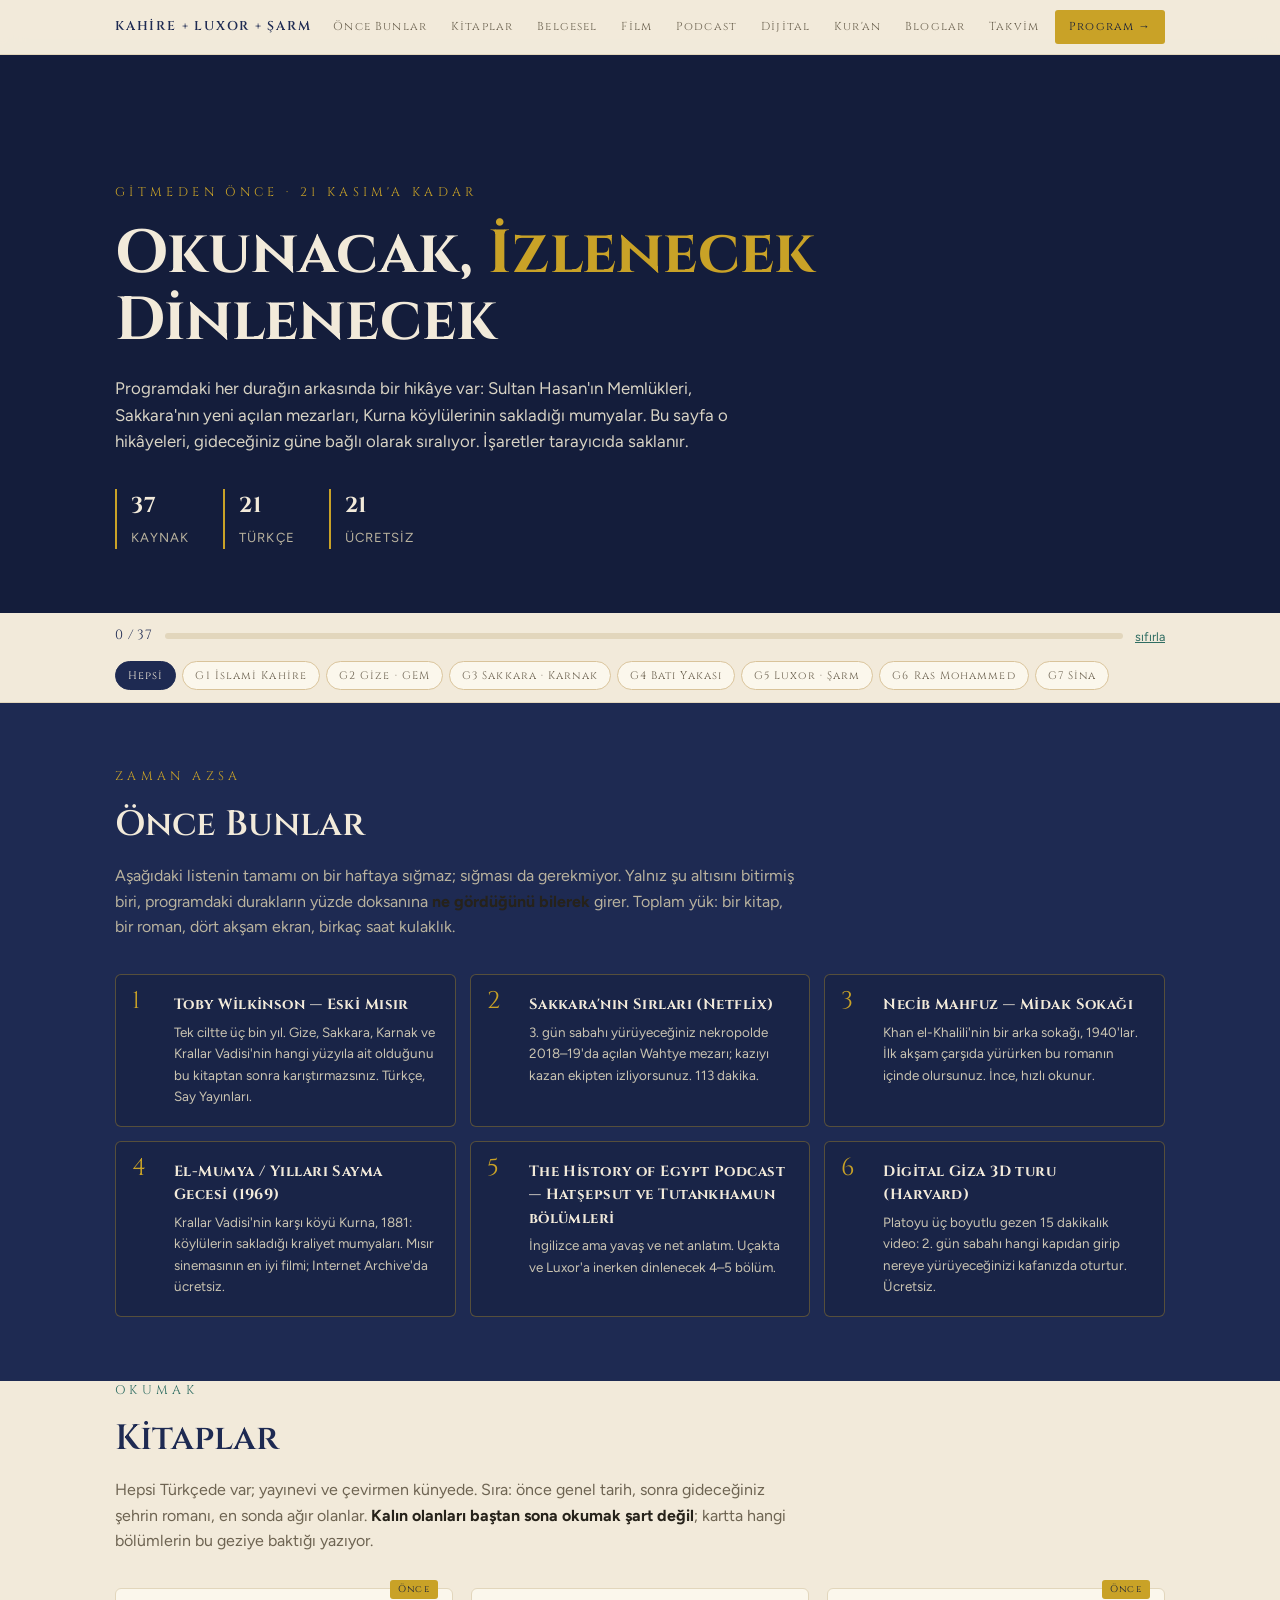
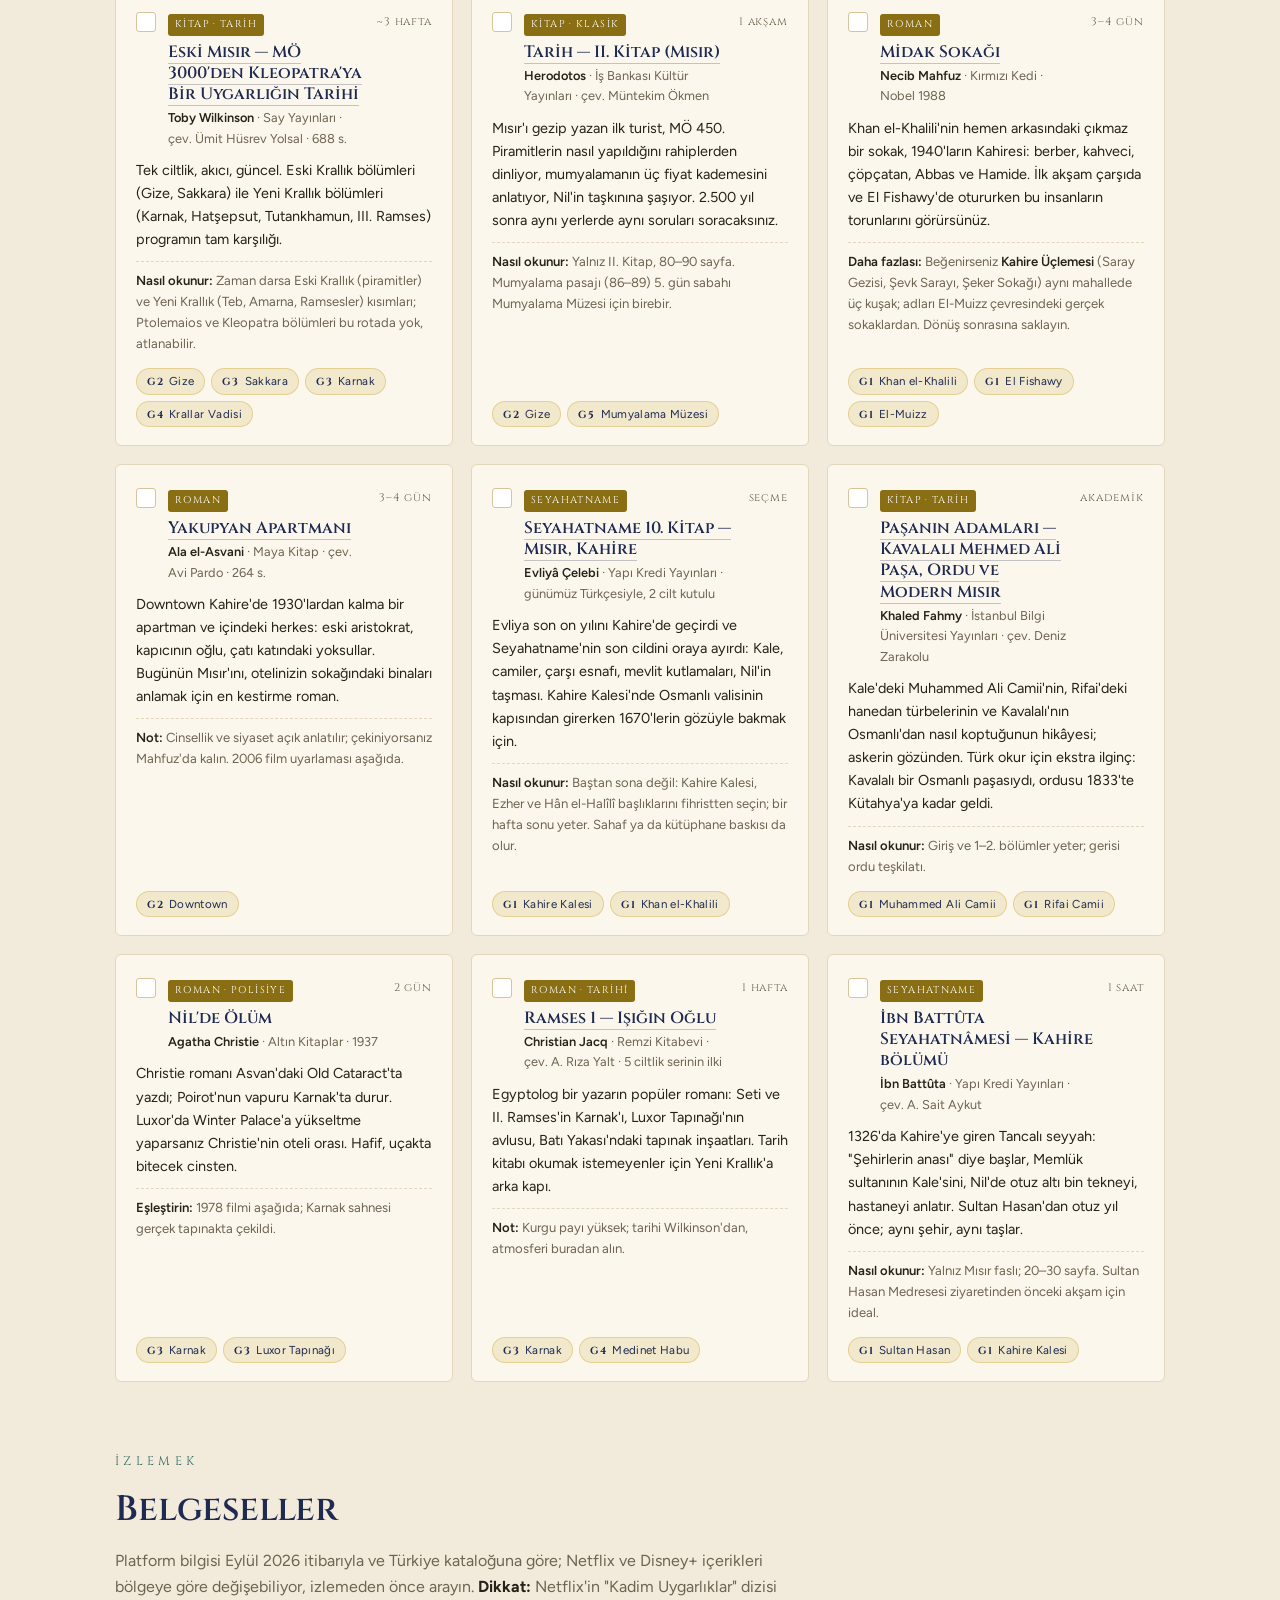
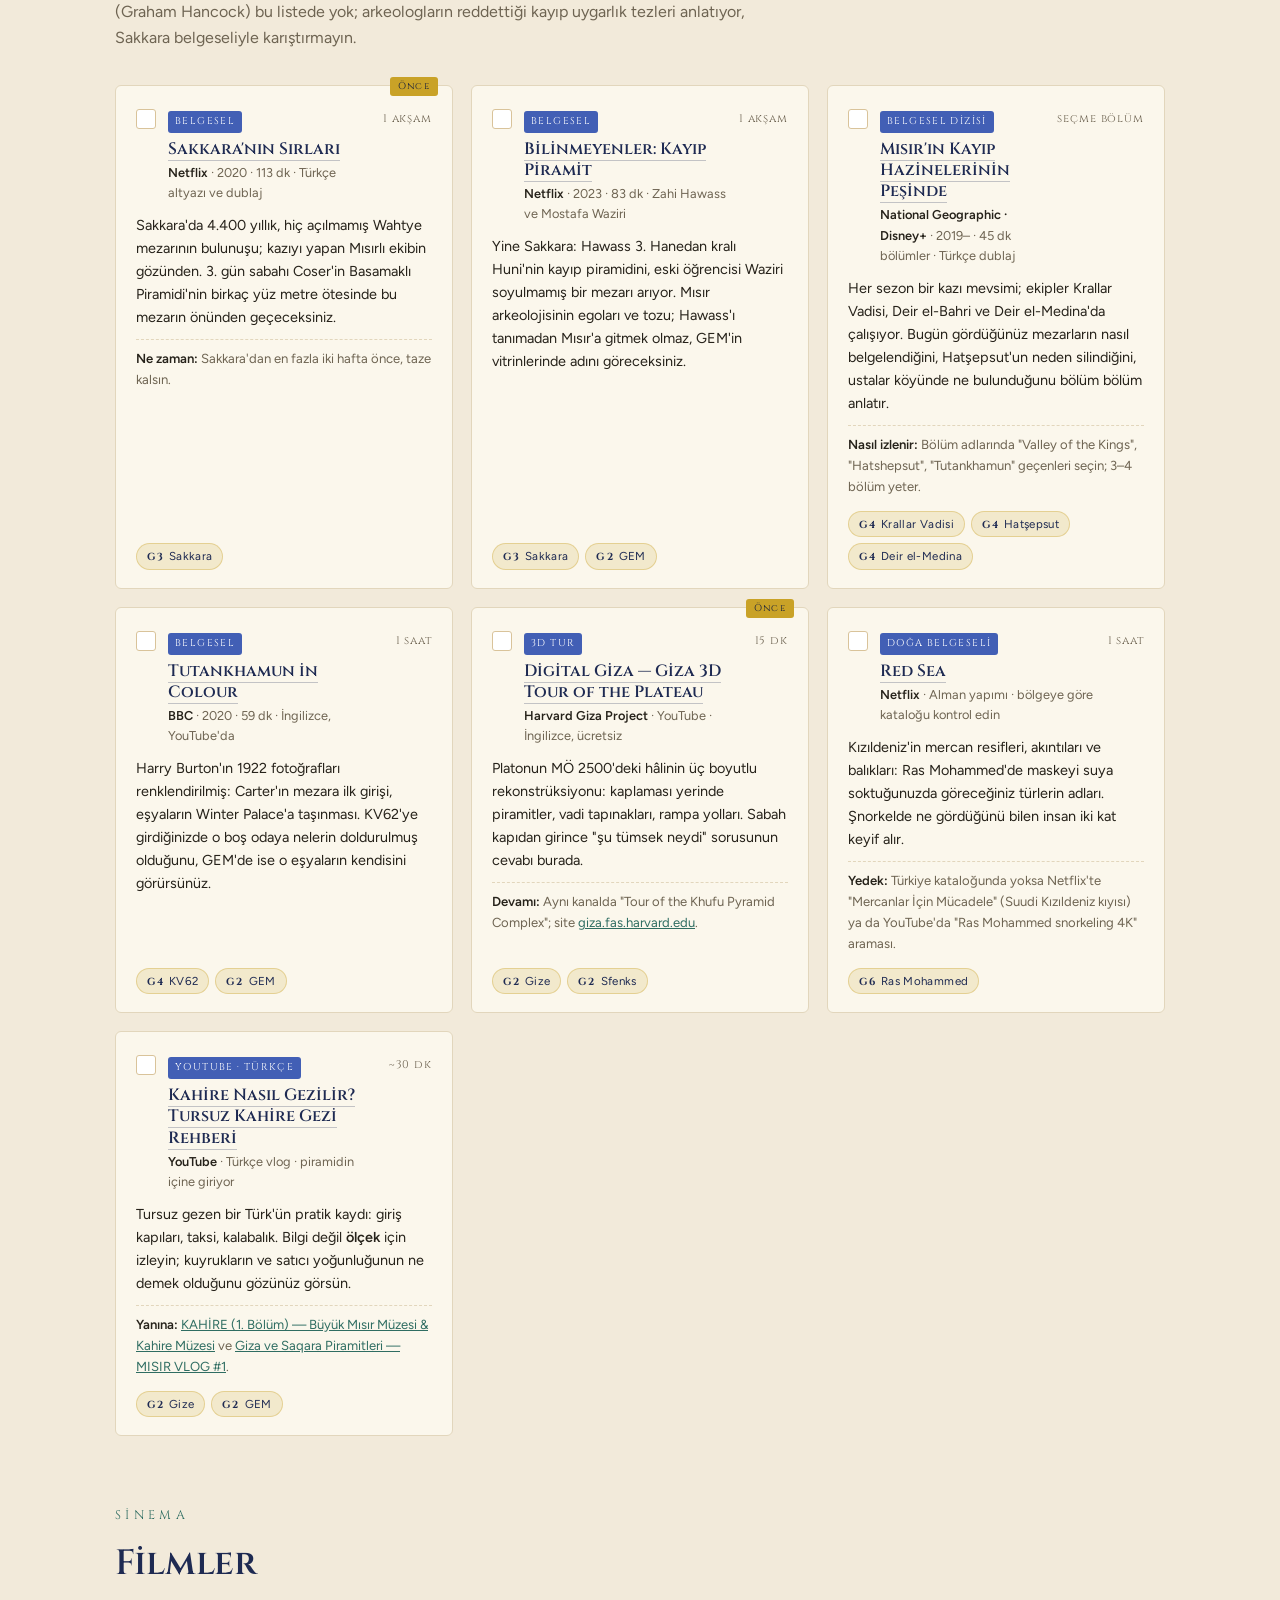
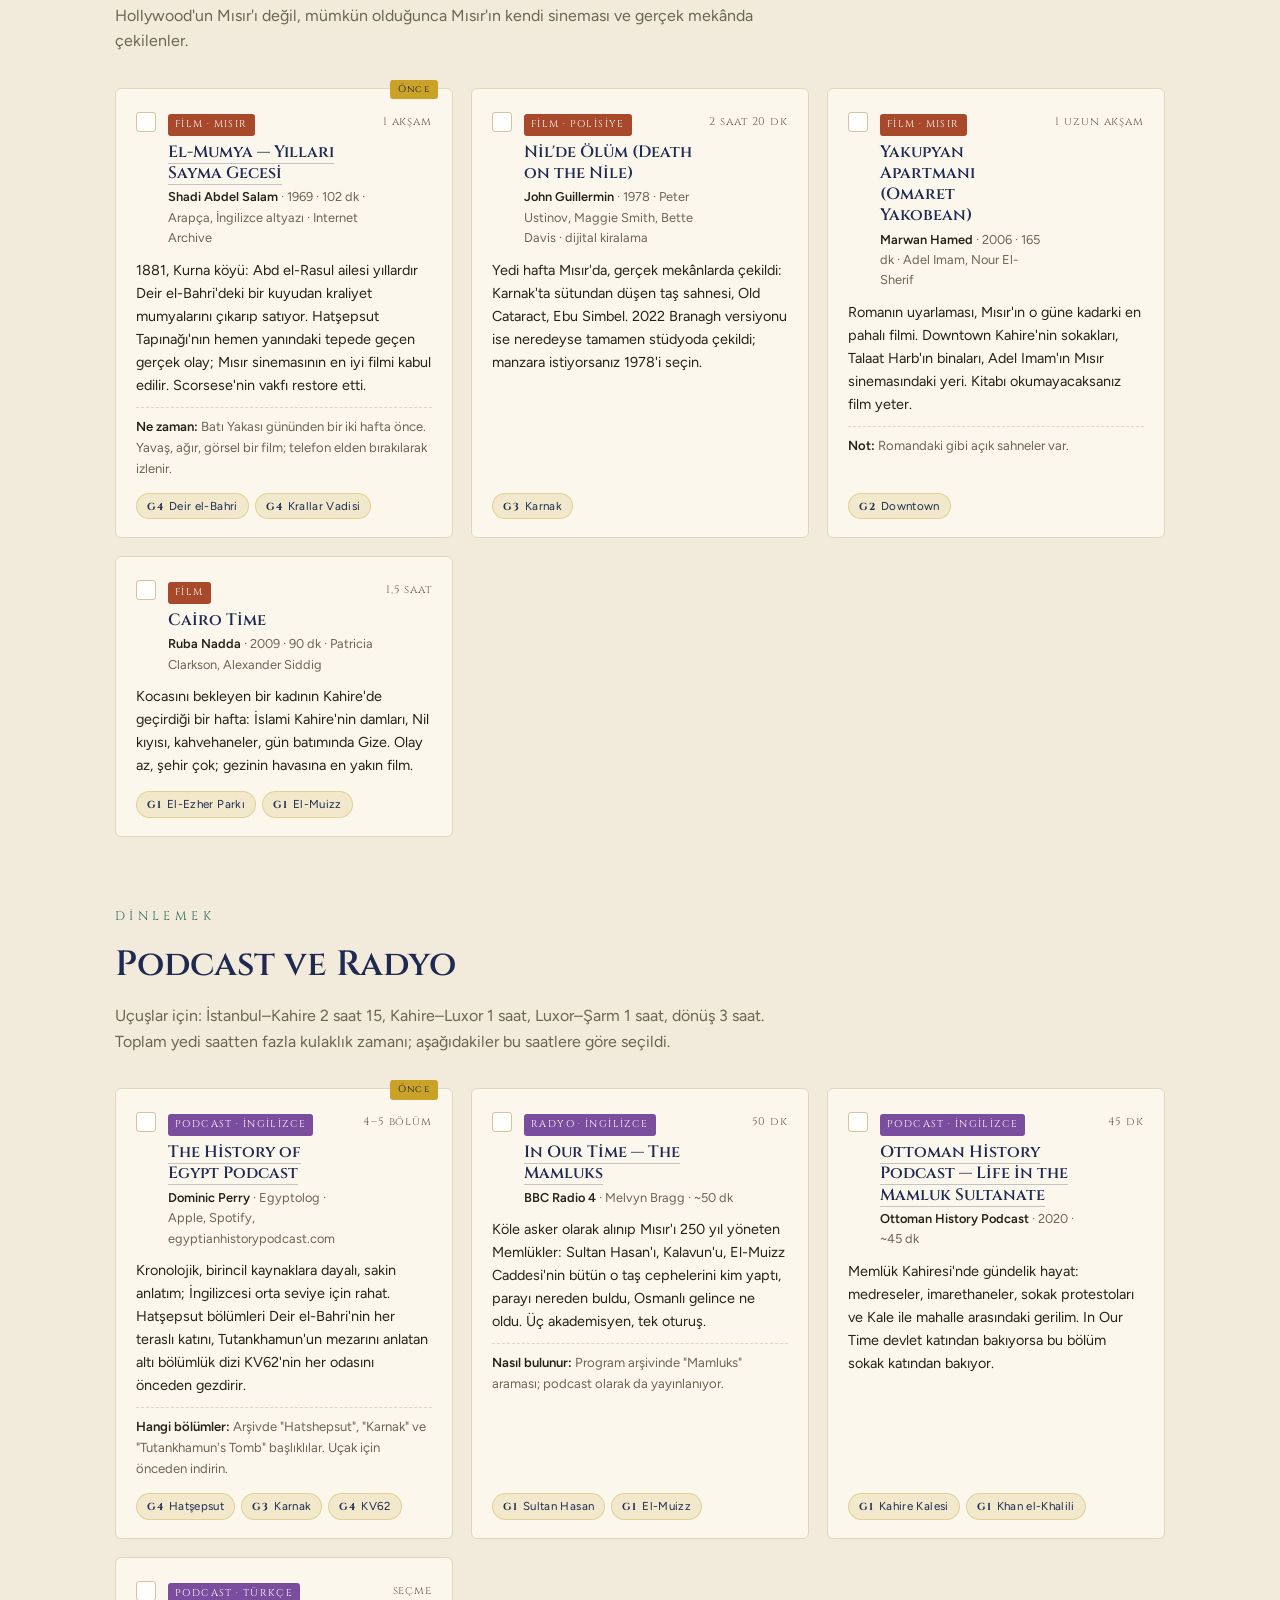
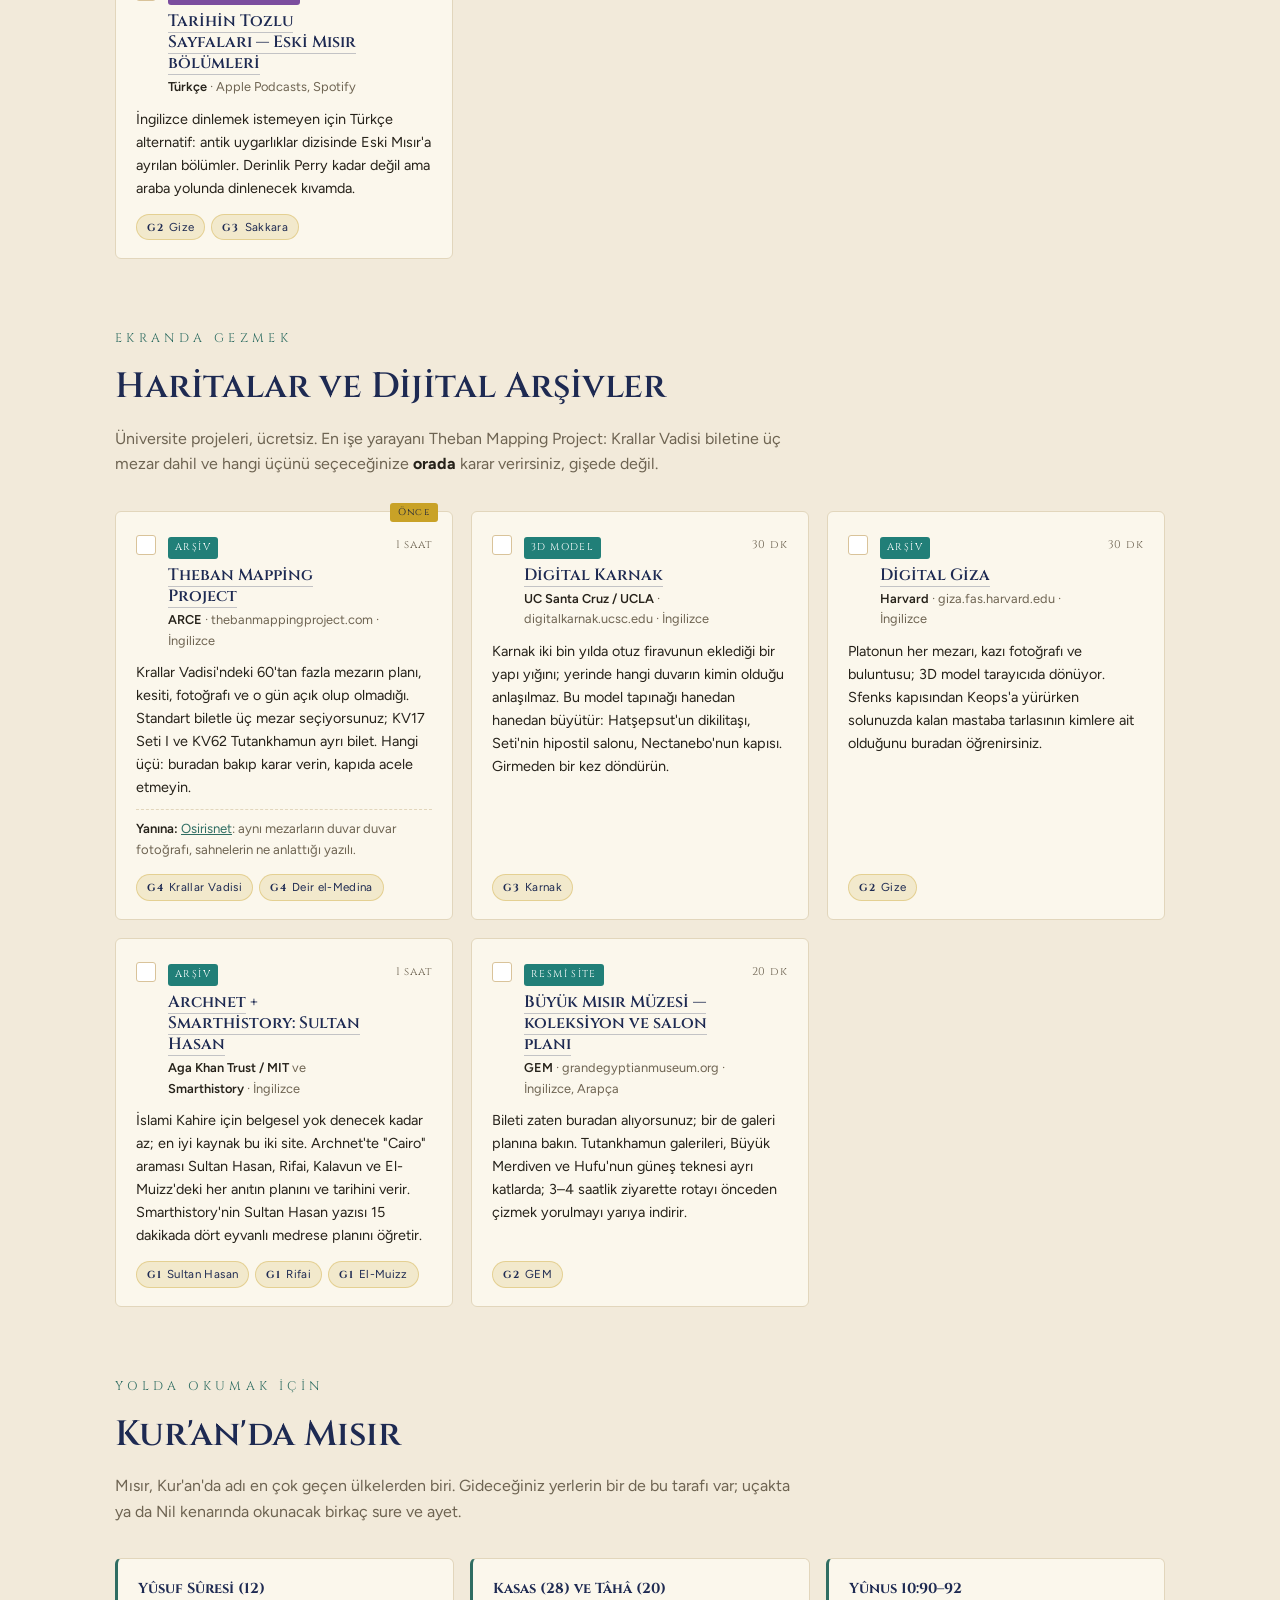
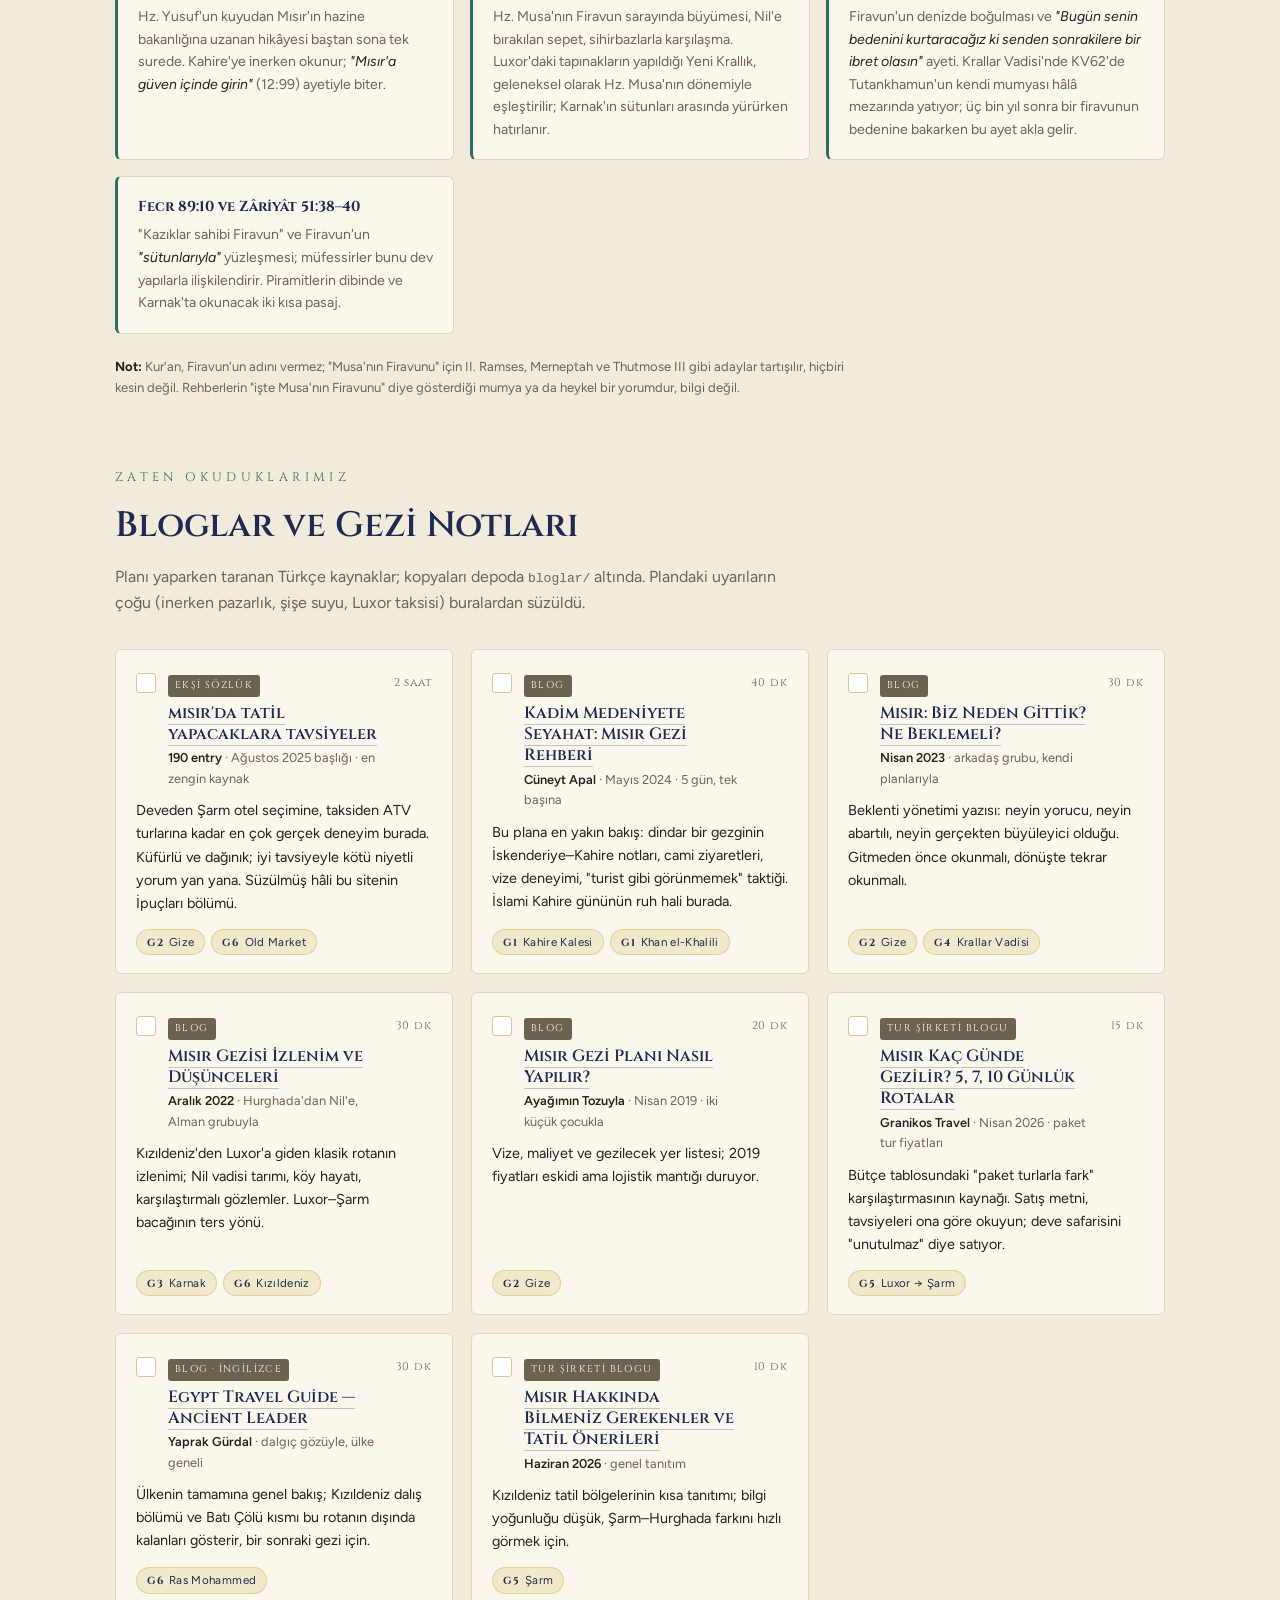
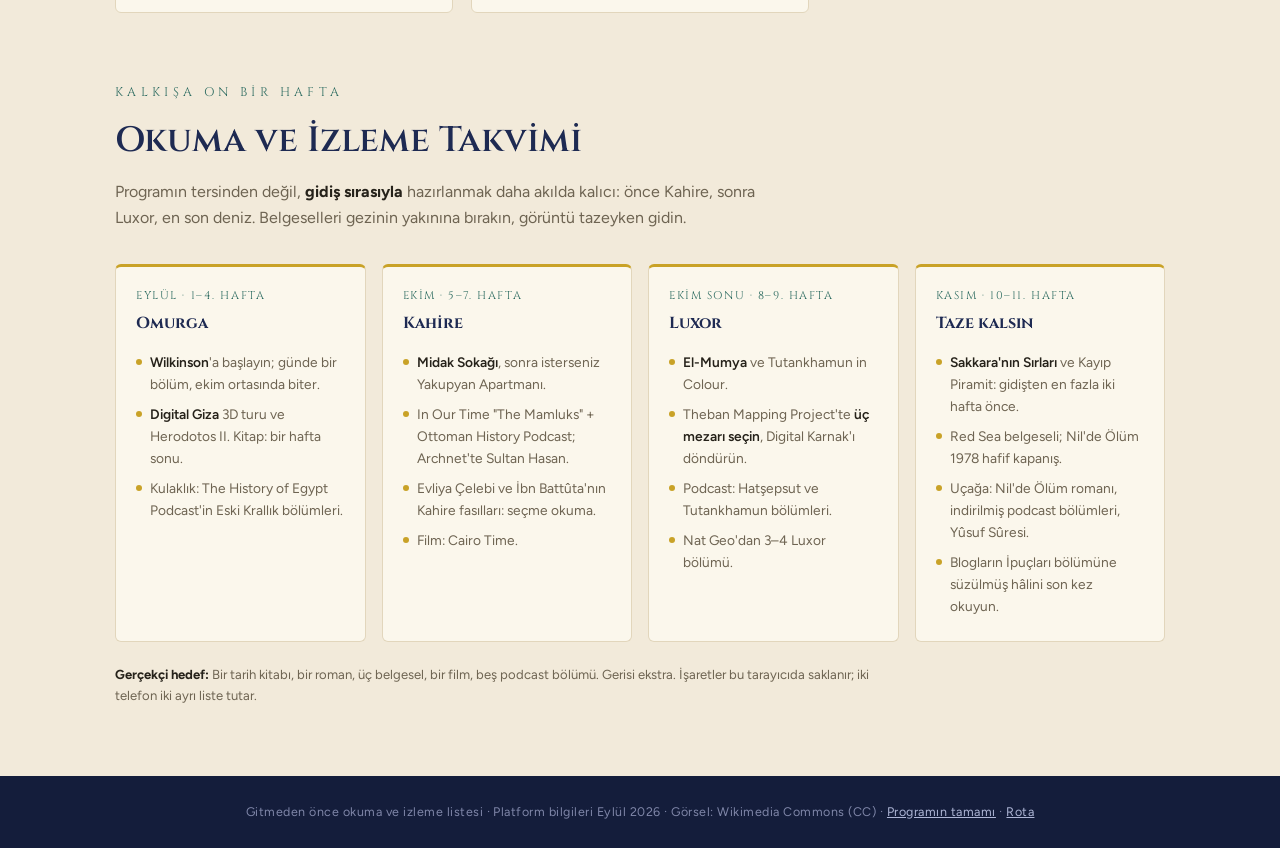
==== kaynaklar.html @ dcb1a092 "Gitmeden önce okuma-izleme listesi sayfası: kaynaklar.html - 37 kaynak: kitaplar (Türkçe baskılarıyl" ====
<!DOCTYPE html>
<html lang="tr">
<head>
<meta charset="UTF-8">
<meta name="viewport" content="width=device-width, initial-scale=1.0">
<title>Gitmeden Önce — Okunacak, İzlenecek · Kahire + Luxor + Şarm</title>
<meta name="description" content="21–27 Kasım 2026 Mısır gezisi için okuma ve izleme listesi: kitaplar, belgeseller, filmler, podcastler ve dijital haritalar — her biri programdaki durağa bağlı.">
<link rel="preconnect" href="https://fonts.googleapis.com">
<link rel="preconnect" href="https://fonts.gstatic.com" crossorigin>
<link href="https://fonts.googleapis.com/css2?family=Cinzel:wght@500;600;700&family=Figtree:ital,wght@0,400;0,500;0,600;0,700;1,400&display=swap" rel="stylesheet">
<style>
  :root{
    --lapis:#1E2A52;
    --lapis-deep:#141D3B;
    --limestone:#F2EADA;
    --sand:#D9C39A;
    --gold:#C9A227;
    --nile:#2F6D62;
    --ink:#26221A;
    --muted:#6E6452;
    --kitap:#8A6E13;
    --belgesel:#425FB5;
    --film:#A8492B;
    --podcast:#7B4D9E;
    --dijital:#217F78;
    --blog:#6B6250;
  }
  *{margin:0;padding:0;box-sizing:border-box}
  html{scroll-behavior:smooth}
  body{font-family:'Figtree',sans-serif;background:var(--limestone);color:var(--ink);line-height:1.6}
  img{display:block;max-width:100%}
  a{color:var(--nile)}

  /* ——— Üst çubuk ——— */
  .topnav{position:sticky;top:0;z-index:50;background:rgba(242,234,218,.94);backdrop-filter:blur(12px);border-bottom:1px solid #E2D6BC}
  .topnav-inner{width:min(1050px,92%);margin:0 auto;display:flex;align-items:center;gap:6px;padding:10px 0}
  .nav-brand{font-family:'Cinzel',serif;font-weight:600;font-size:.8rem;letter-spacing:.14em;color:var(--lapis);text-decoration:none;margin-right:auto;white-space:nowrap}
  .nav-links{display:flex;gap:4px;list-style:none;overflow-x:auto;scrollbar-width:none}
  .nav-links::-webkit-scrollbar{display:none}
  .nav-link{display:block;font-family:'Cinzel',serif;font-size:.72rem;letter-spacing:.1em;color:var(--muted);text-decoration:none;padding:7px 10px;border-radius:3px;white-space:nowrap;transition:color .2s ease,background .2s ease}
  .nav-link:hover{color:var(--lapis)}
  .nav-map{font-family:'Cinzel',serif;font-size:.72rem;letter-spacing:.1em;color:var(--lapis-deep);background:var(--gold);padding:8px 14px;border-radius:3px;text-decoration:none;white-space:nowrap;transition:background .2s ease}
  .nav-map:hover{background:var(--sand)}

  /* ——— Hero ——— */
  .hero{position:relative;min-height:62vh;display:flex;align-items:flex-end;background:var(--lapis-deep);overflow:hidden}
  .hero img{position:absolute;inset:0;width:100%;height:100%;object-fit:cover;opacity:.5}
  .hero::after{content:"";position:absolute;inset:0;background:linear-gradient(to top,var(--lapis-deep) 6%,rgba(20,29,59,.5) 50%,rgba(20,29,59,.25))}
  .hero-inner{position:relative;z-index:2;width:min(1050px,92%);margin:0 auto;padding:110px 0 64px}
  .eyebrow{font-family:'Cinzel',serif;letter-spacing:.35em;font-size:.78rem;color:var(--gold);text-transform:uppercase;margin-bottom:18px}
  .hero h1{font-family:'Cinzel',serif;font-weight:700;color:var(--limestone);font-size:clamp(2rem,5.4vw,3.8rem);line-height:1.1}
  .hero h1 em{font-style:normal;color:var(--gold)}
  .hero p{color:#D8D3C4;max-width:640px;margin-top:20px;font-size:1.05rem}
  .hero-stats{display:flex;gap:34px;margin-top:34px;flex-wrap:wrap}
  .hstat{border-left:2px solid var(--gold);padding-left:14px}
  .hstat b{display:block;font-family:'Cinzel',serif;color:var(--limestone);font-size:1.35rem;letter-spacing:.04em}
  .hstat span{color:#B9B29E;font-size:.82rem;letter-spacing:.08em;text-transform:uppercase}

  /* ——— Bölümler ——— */
  section{padding:70px 0}
  section + section{padding-top:0}
  .wrap{width:min(1050px,92%);margin:0 auto}
  .sec-head{margin-bottom:34px}
  .sec-head .eyebrow{color:var(--nile);margin-bottom:10px}
  .sec-head h2{font-family:'Cinzel',serif;font-size:clamp(1.5rem,3.2vw,2.2rem);color:var(--lapis);font-weight:600}
  .sec-head p{color:var(--muted);max-width:680px;margin-top:10px}
  .sec-head p b{color:var(--ink)}

  /* ——— İlerleme ve süzgeçler ——— */
  .kontrol{position:sticky;top:52px;z-index:40;background:rgba(242,234,218,.96);backdrop-filter:blur(10px);border-bottom:1px solid #E2D6BC;padding:12px 0}
  .kontrol-inner{width:min(1050px,92%);margin:0 auto;display:flex;align-items:center;gap:14px;flex-wrap:wrap}
  .ilerleme{display:flex;align-items:center;gap:12px;flex:1 1 240px}
  .bar{flex:1 1 120px;height:6px;background:#E2D6BC;border-radius:999px;overflow:hidden}
  .bar i{display:block;height:100%;width:0;border-radius:999px;background:linear-gradient(90deg,var(--nile),var(--gold));transition:width .45s ease}
  .sayac{font-family:'Cinzel',serif;font-size:.84rem;letter-spacing:.06em;color:var(--lapis);white-space:nowrap}
  .sifirla{background:none;border:0;padding:0;color:var(--nile);cursor:pointer;font-size:.78rem;font-family:'Figtree',sans-serif;text-decoration:underline}
  .suzgec{display:flex;gap:6px;flex-wrap:wrap}
  .cip{font-family:'Cinzel',serif;font-size:.68rem;letter-spacing:.1em;border:1px solid var(--sand);background:#FBF7EC;color:var(--muted);border-radius:999px;padding:6px 12px;cursor:pointer;transition:all .18s ease}
  .cip:hover{border-color:var(--gold);color:var(--lapis)}
  .cip[aria-pressed="true"]{background:var(--lapis);border-color:var(--lapis);color:var(--limestone)}

  /* ——— Kartlar ——— */
  .kartlar{display:grid;grid-template-columns:repeat(auto-fit,minmax(310px,1fr));gap:18px}
  .kart{background:#FBF7EC;border:1px solid #E2D6BC;border-radius:6px;padding:20px 20px 18px;position:relative;display:flex;flex-direction:column;gap:10px;transition:background .2s ease,border-color .2s ease}
  .kart.gizli{display:none}
  .kart-ust{display:flex;align-items:flex-start;gap:12px}
  .kart-ust input{appearance:none;-webkit-appearance:none;flex:0 0 auto;width:20px;height:20px;margin-top:3px;border:1.5px solid var(--sand);border-radius:3px;background:#fff;cursor:pointer;position:relative;transition:background .18s ease,border-color .18s ease}
  .kart-ust input:checked{background:var(--nile);border-color:var(--nile)}
  .kart-ust input:checked::after{content:"";position:absolute;left:6.5px;top:2px;width:4px;height:10px;border:solid #fff;border-width:0 2px 2px 0;transform:rotate(42deg)}
  .kart-ust input:focus-visible{outline:2px solid var(--gold);outline-offset:2px}
  .kart-baslik{flex:1}
  .tur{display:inline-block;font-family:'Cinzel',serif;font-size:.62rem;letter-spacing:.14em;text-transform:uppercase;color:#fff;border-radius:3px;padding:3px 7px;margin-bottom:6px}
  .tur.kitap{background:var(--kitap)} .tur.belgesel{background:var(--belgesel)} .tur.film{background:var(--film)}
  .tur.podcast{background:var(--podcast)} .tur.dijital{background:var(--dijital)} .tur.blog{background:var(--blog)}
  .kart h3{font-family:'Cinzel',serif;font-size:1.02rem;color:var(--lapis);line-height:1.3;font-weight:600}
  .kart h3 a{color:inherit;text-decoration:none;border-bottom:1px solid rgba(30,42,82,.25)}
  .kart h3 a:hover{border-bottom-color:var(--gold)}
  .kunye{font-size:.8rem;color:var(--muted);margin-top:3px}
  .kunye b{color:var(--ink);font-weight:600}
  .neden{font-size:.9rem;color:var(--ink)}
  .neden b{font-weight:600}
  .nasil{font-size:.82rem;color:var(--muted);border-top:1px dashed #E2D6BC;padding-top:8px}
  .nasil b{color:var(--ink);font-weight:600}
  .sure{font-family:'Cinzel',serif;font-size:.7rem;letter-spacing:.08em;color:var(--muted);white-space:nowrap;margin-left:auto;padding-top:4px}
  .duraklar{display:flex;flex-wrap:wrap;gap:6px;margin-top:auto;padding-top:4px}
  .durak{font-size:.72rem;letter-spacing:.03em;color:var(--lapis);background:rgba(201,162,39,.16);border:1px solid rgba(201,162,39,.35);border-radius:999px;padding:3px 10px;text-decoration:none;white-space:nowrap}
  .durak:hover{background:rgba(201,162,39,.3)}
  .durak b{font-family:'Cinzel',serif;font-size:.64rem;letter-spacing:.1em;margin-right:5px}
  .kart.bitti{background:rgba(47,109,98,.07);border-color:rgba(47,109,98,.32)}
  .kart.bitti h3{color:var(--muted)}
  .kart.bitti h3 a{text-decoration:line-through}
  .oncelik{position:absolute;top:-9px;right:14px;font-family:'Cinzel',serif;font-size:.6rem;letter-spacing:.14em;background:var(--gold);color:var(--lapis-deep);border-radius:3px;padding:2px 8px}

  /* ——— Önce bunlar ——— */
  .once{background:var(--lapis);color:var(--limestone);padding:64px 0}
  .once .sec-head .eyebrow{color:var(--gold)}
  .once .sec-head h2{color:var(--limestone)}
  .once .sec-head p{color:#B9B29E}
  .once-liste{list-style:none;display:grid;grid-template-columns:repeat(auto-fit,minmax(280px,1fr));gap:14px;counter-reset:once}
  .once-liste li{position:relative;padding:18px 18px 18px 58px;border:1px solid rgba(201,162,39,.35);border-radius:6px;background:rgba(20,29,59,.45)}
  .once-liste li::before{counter-increment:once;content:counter(once);position:absolute;left:16px;top:14px;font-family:'Cinzel',serif;font-size:1.5rem;color:var(--gold);line-height:1}
  .once-liste b{display:block;font-family:'Cinzel',serif;font-size:.92rem;letter-spacing:.03em;color:var(--limestone)}
  .once-liste span{display:block;font-size:.84rem;color:#C9C3B1;margin-top:5px}
  .once-liste a{color:var(--gold)}

  /* ——— Takvim ——— */
  .takvim{display:grid;grid-template-columns:repeat(auto-fit,minmax(220px,1fr));gap:16px}
  .hafta{background:#FBF7EC;border:1px solid #E2D6BC;border-radius:6px;padding:20px;border-top:3px solid var(--gold)}
  .hafta .ne-zaman{font-family:'Cinzel',serif;font-size:.7rem;letter-spacing:.14em;color:var(--nile);text-transform:uppercase}
  .hafta h4{font-family:'Cinzel',serif;font-size:1rem;color:var(--lapis);margin:6px 0 10px}
  .hafta ul{list-style:none;font-size:.86rem;color:var(--muted)}
  .hafta li{padding:4px 0 4px 14px;position:relative}
  .hafta li::before{content:"";position:absolute;left:0;top:12px;width:6px;height:6px;border-radius:50%;background:var(--gold)}
  .hafta li b{color:var(--ink);font-weight:600}

  /* ——— Ayet kutusu ——— */
  .ayetler{display:grid;grid-template-columns:repeat(auto-fit,minmax(280px,1fr));gap:16px}
  .ayet{background:#FBF7EC;border:1px solid #E2D6BC;border-left:3px solid var(--nile);border-radius:6px;padding:18px 20px}
  .ayet b{display:block;font-family:'Cinzel',serif;font-size:.9rem;color:var(--lapis);margin-bottom:6px}
  .ayet p{font-size:.88rem;color:var(--muted)}
  .ayet p i{color:var(--ink)}

  .not{font-size:.82rem;color:var(--muted);margin-top:22px;max-width:760px}
  .not b{color:var(--ink)}

  footer{background:var(--lapis-deep);color:#7F86A8;text-align:center;font-size:.78rem;padding:26px 16px;letter-spacing:.04em}
  footer a{color:#AEB6D6}

  @media (max-width:640px){
    .nav-brand{display:none}
    .hero-inner{padding:80px 0 48px}
    .kontrol{top:44px}
    .kartlar,.once-liste{grid-template-columns:1fr}
  }
  @media print{
    .topnav,.kontrol,.hero img{display:none}
    .hero{min-height:0;background:#fff}
    .hero h1,.hero p,.eyebrow,.hstat b,.hstat span{color:#000}
    .hero::after{display:none}
    .kart,.hafta,.ayet,.once-liste li{break-inside:avoid;box-shadow:none}
    .once{background:#fff;color:#000}
    .once .sec-head h2,.once-liste b,.once-liste span{color:#000}
    section{padding:24px 0}
  }
</style>
</head>
<body>

<nav class="topnav" aria-label="Bölümler">
  <div class="topnav-inner">
    <a class="nav-brand" href="./">KAHİRE + LUXOR + ŞARM</a>
    <ul class="nav-links">
      <li><a class="nav-link" href="#once">Önce Bunlar</a></li>
      <li><a class="nav-link" href="#kitaplar">Kitaplar</a></li>
      <li><a class="nav-link" href="#belgeseller">Belgesel</a></li>
      <li><a class="nav-link" href="#filmler">Film</a></li>
      <li><a class="nav-link" href="#podcast">Podcast</a></li>
      <li><a class="nav-link" href="#dijital">Dijital</a></li>
      <li><a class="nav-link" href="#kuran">Kur'an</a></li>
      <li><a class="nav-link" href="#bloglar">Bloglar</a></li>
      <li><a class="nav-link" href="#takvim">Takvim</a></li>
    </ul>
    <a class="nav-map" href="./">Program &rarr;</a>
  </div>
</nav>

<header class="hero" id="top">
  <img class="wm" data-f='["Templo de Karnak, Luxor, Egipto, 2022-04-03, DD 168.jpg","Templo de Karnak, Luxor, Egipto, 2022-04-03, DD 146.jpg"]' data-w="1600" alt="Karnak Tapınağı, Hipostil Salonu">
  <div class="hero-inner">
    <div class="eyebrow">Gitmeden Önce · 21 Kasım'a Kadar</div>
    <h1>Okunacak, <em>İzlenecek</em><br>Dinlenecek</h1>
    <p>Programdaki her durağın arkasında bir hikâye var: Sultan Hasan'ın Memlükleri, Sakkara'nın yeni açılan mezarları, Kurna köylülerinin sakladığı mumyalar. Bu sayfa o hikâyeleri, gideceğiniz güne bağlı olarak sıralıyor. İşaretler tarayıcıda saklanır.</p>
    <div class="hero-stats">
      <div class="hstat"><b id="ozet-toplam">—</b><span>kaynak</span></div>
      <div class="hstat"><b id="ozet-turkce">—</b><span>türkçe</span></div>
      <div class="hstat"><b id="ozet-ucretsiz">—</b><span>ücretsiz</span></div>
    </div>
  </div>
</header>

<div class="kontrol" id="kontrol">
  <div class="kontrol-inner">
    <div class="ilerleme">
      <span class="sayac" id="sayac">0 / 0</span>
      <div class="bar"><i id="bar"></i></div>
      <button class="sifirla" id="sifirla" type="button">sıfırla</button>
    </div>
    <div class="suzgec" id="suzgec" role="group" aria-label="Güne göre süz">
      <button class="cip" type="button" data-gun="" aria-pressed="true">Hepsi</button>
      <button class="cip" type="button" data-gun="1" aria-pressed="false">G1 İslami Kahire</button>
      <button class="cip" type="button" data-gun="2" aria-pressed="false">G2 Gize · GEM</button>
      <button class="cip" type="button" data-gun="3" aria-pressed="false">G3 Sakkara · Karnak</button>
      <button class="cip" type="button" data-gun="4" aria-pressed="false">G4 Batı Yakası</button>
      <button class="cip" type="button" data-gun="5" aria-pressed="false">G5 Luxor · Şarm</button>
      <button class="cip" type="button" data-gun="6" aria-pressed="false">G6 Ras Mohammed</button>
      <button class="cip" type="button" data-gun="7" aria-pressed="false">G7 Sina</button>
    </div>
  </div>
</div>

<!-- ÖNCE BUNLAR -->
<section class="once" id="once">
  <div class="wrap">
    <div class="sec-head">
      <div class="eyebrow">Zaman Azsa</div>
      <h2>Önce Bunlar</h2>
      <p>Aşağıdaki listenin tamamı on bir haftaya sığmaz; sığması da gerekmiyor. Yalnız şu altısını bitirmiş biri, programdaki durakların yüzde doksanına <b>ne gördüğünü bilerek</b> girer. Toplam yük: bir kitap, bir roman, dört akşam ekran, birkaç saat kulaklık.</p>
    </div>
    <ol class="once-liste">
      <li><b>Toby Wilkinson — Eski Mısır</b><span>Tek ciltte üç bin yıl. Gize, Sakkara, Karnak ve Krallar Vadisi'nin hangi yüzyıla ait olduğunu bu kitaptan sonra karıştırmazsınız. Türkçe, Say Yayınları.</span></li>
      <li><b>Sakkara'nın Sırları (Netflix)</b><span>3. gün sabahı yürüyeceğiniz nekropolde 2018–19'da açılan Wahtye mezarı; kazıyı kazan ekipten izliyorsunuz. 113 dakika.</span></li>
      <li><b>Necib Mahfuz — Midak Sokağı</b><span>Khan el-Khalili'nin bir arka sokağı, 1940'lar. İlk akşam çarşıda yürürken bu romanın içinde olursunuz. İnce, hızlı okunur.</span></li>
      <li><b>El-Mumya / Yılları Sayma Gecesi (1969)</b><span>Krallar Vadisi'nin karşı köyü Kurna, 1881: köylülerin sakladığı kraliyet mumyaları. Mısır sinemasının en iyi filmi; Internet Archive'da ücretsiz.</span></li>
      <li><b>The History of Egypt Podcast — Hatşepsut ve Tutankhamun bölümleri</b><span>İngilizce ama yavaş ve net anlatım. Uçakta ve Luxor'a inerken dinlenecek 4–5 bölüm.</span></li>
      <li><b>Digital Giza 3D turu (Harvard)</b><span>Platoyu üç boyutlu gezen 15 dakikalık video: 2. gün sabahı hangi kapıdan girip nereye yürüyeceğinizi kafanızda oturtur. Ücretsiz.</span></li>
    </ol>
  </div>
</section>

<!-- KİTAPLAR -->
<section id="kitaplar">
  <div class="wrap">
    <div class="sec-head">
      <div class="eyebrow">Okumak</div>
      <h2>Kitaplar</h2>
      <p>Hepsi Türkçede var; yayınevi ve çevirmen künyede. Sıra: önce genel tarih, sonra gideceğiniz şehrin romanı, en sonda ağır olanlar. <b>Kalın olanları baştan sona okumak şart değil</b>; kartta hangi bölümlerin bu geziye baktığı yazıyor.</p>
    </div>
    <div class="kartlar">

      <article class="kart" data-id="wilkinson" data-gun="2 3 4" data-turkce="1">
        <span class="oncelik">Önce</span>
        <div class="kart-ust">
          <input type="checkbox" aria-label="Eski Mısır — okundu">
          <div class="kart-baslik">
            <span class="tur kitap">Kitap · Tarih</span>
            <h3><a href="https://www.kitapyurdu.com/kitap/eski-misir/295046.html" target="_blank" rel="noopener">Eski Mısır — MÖ 3000'den Kleopatra'ya Bir Uygarlığın Tarihi</a></h3>
            <div class="kunye"><b>Toby Wilkinson</b> · Say Yayınları · çev. Ümit Hüsrev Yolsal · 688 s.</div>
          </div>
          <span class="sure">~3 hafta</span>
        </div>
        <p class="neden">Tek ciltlik, akıcı, güncel. Eski Krallık bölümleri (Gize, Sakkara) ile Yeni Krallık bölümleri (Karnak, Hatşepsut, Tutankhamun, III. Ramses) programın tam karşılığı.</p>
        <p class="nasil"><b>Nasıl okunur:</b> Zaman darsa Eski Krallık (piramitler) ve Yeni Krallık (Teb, Amarna, Ramsesler) kısımları; Ptolemaios ve Kleopatra bölümleri bu rotada yok, atlanabilir.</p>
        <div class="duraklar"><a class="durak" href="rota.html#durak-keops"><b>G2</b>Gize</a><a class="durak" href="rota.html#durak-sakkara"><b>G3</b>Sakkara</a><a class="durak" href="rota.html#durak-karnak"><b>G3</b>Karnak</a><a class="durak" href="rota.html#durak-krallar-vadisi"><b>G4</b>Krallar Vadisi</a></div>
      </article>

      <article class="kart" data-id="herodot" data-gun="2 5" data-turkce="1">
        <div class="kart-ust">
          <input type="checkbox" aria-label="Herodotos Tarih — okundu">
          <div class="kart-baslik">
            <span class="tur kitap">Kitap · Klasik</span>
            <h3><a href="https://www.iskultur.com.tr/tarih.aspx" target="_blank" rel="noopener">Tarih — II. Kitap (Mısır)</a></h3>
            <div class="kunye"><b>Herodotos</b> · İş Bankası Kültür Yayınları · çev. Müntekim Ökmen</div>
          </div>
          <span class="sure">1 akşam</span>
        </div>
        <p class="neden">Mısır'ı gezip yazan ilk turist, MÖ 450. Piramitlerin nasıl yapıldığını rahiplerden dinliyor, mumyalamanın üç fiyat kademesini anlatıyor, Nil'in taşkınına şaşıyor. 2.500 yıl sonra aynı yerlerde aynı soruları soracaksınız.</p>
        <p class="nasil"><b>Nasıl okunur:</b> Yalnız II. Kitap, 80–90 sayfa. Mumyalama pasajı (86–89) 5. gün sabahı Mumyalama Müzesi için birebir.</p>
        <div class="duraklar"><a class="durak" href="rota.html#durak-keops"><b>G2</b>Gize</a><a class="durak" href="rota.html#durak-mumyalama"><b>G5</b>Mumyalama Müzesi</a></div>
      </article>

      <article class="kart" data-id="midak" data-gun="1" data-turkce="1">
        <span class="oncelik">Önce</span>
        <div class="kart-ust">
          <input type="checkbox" aria-label="Midak Sokağı — okundu">
          <div class="kart-baslik">
            <span class="tur kitap">Roman</span>
            <h3><a href="https://www.kitapyurdu.com/kitap/midak-sokagi/261358.html" target="_blank" rel="noopener">Midak Sokağı</a></h3>
            <div class="kunye"><b>Necib Mahfuz</b> · Kırmızı Kedi · Nobel 1988</div>
          </div>
          <span class="sure">3–4 gün</span>
        </div>
        <p class="neden">Khan el-Khalili'nin hemen arkasındaki çıkmaz bir sokak, 1940'ların Kahiresi: berber, kahveci, çöpçatan, Abbas ve Hamide. İlk akşam çarşıda ve El Fishawy'de otururken bu insanların torunlarını görürsünüz.</p>
        <p class="nasil"><b>Daha fazlası:</b> Beğenirseniz <b>Kahire Üçlemesi</b> (Saray Gezisi, Şevk Sarayı, Şeker Sokağı) aynı mahallede üç kuşak; adları El-Muizz çevresindeki gerçek sokaklardan. Dönüş sonrasına saklayın.</p>
        <div class="duraklar"><a class="durak" href="rota.html#durak-khan"><b>G1</b>Khan el-Khalili</a><a class="durak" href="rota.html#durak-fishawy"><b>G1</b>El Fishawy</a><a class="durak" href="rota.html#durak-muizz"><b>G1</b>El-Muizz</a></div>
      </article>

      <article class="kart" data-id="yakupyan" data-gun="1 2" data-turkce="1">
        <div class="kart-ust">
          <input type="checkbox" aria-label="Yakupyan Apartmanı — okundu">
          <div class="kart-baslik">
            <span class="tur kitap">Roman</span>
            <h3><a href="https://www.kitapyurdu.com/kitap/yakupyan-apartmani-/406556.html" target="_blank" rel="noopener">Yakupyan Apartmanı</a></h3>
            <div class="kunye"><b>Ala el-Asvani</b> · Maya Kitap · çev. Avi Pardo · 264 s.</div>
          </div>
          <span class="sure">3–4 gün</span>
        </div>
        <p class="neden">Downtown Kahire'de 1930'lardan kalma bir apartman ve içindeki herkes: eski aristokrat, kapıcının oğlu, çatı katındaki yoksullar. Bugünün Mısır'ını, otelinizin sokağındaki binaları anlamak için en kestirme roman.</p>
        <p class="nasil"><b>Not:</b> Cinsellik ve siyaset açık anlatılır; çekiniyorsanız Mahfuz'da kalın. 2006 film uyarlaması aşağıda.</p>
        <div class="duraklar"><a class="durak" href="rota.html#durak-abou-tarek"><b>G2</b>Downtown</a></div>
      </article>

      <article class="kart" data-id="evliya" data-gun="1" data-turkce="1">
        <div class="kart-ust">
          <input type="checkbox" aria-label="Evliya Çelebi Seyahatnamesi 10. Kitap — okundu">
          <div class="kart-baslik">
            <span class="tur kitap">Seyahatname</span>
            <h3><a href="https://www.yapikrediyayinlari.com.tr/gunumuz-turkcesiyle-evliya-celebi-seyahatnamesi-10-kitap.aspx" target="_blank" rel="noopener">Seyahatname 10. Kitap — Mısır, Kahire</a></h3>
            <div class="kunye"><b>Evliyâ Çelebi</b> · Yapı Kredi Yayınları · günümüz Türkçesiyle, 2 cilt kutulu</div>
          </div>
          <span class="sure">seçme</span>
        </div>
        <p class="neden">Evliya son on yılını Kahire'de geçirdi ve Seyahatname'nin son cildini oraya ayırdı: Kale, camiler, çarşı esnafı, mevlit kutlamaları, Nil'in taşması. Kahire Kalesi'nde Osmanlı valisinin kapısından girerken 1670'lerin gözüyle bakmak için.</p>
        <p class="nasil"><b>Nasıl okunur:</b> Baştan sona değil: Kahire Kalesi, Ezher ve Hân el-Halîlî başlıklarını fihristten seçin; bir hafta sonu yeter. Sahaf ya da kütüphane baskısı da olur.</p>
        <div class="duraklar"><a class="durak" href="rota.html#durak-kale"><b>G1</b>Kahire Kalesi</a><a class="durak" href="rota.html#durak-khan"><b>G1</b>Khan el-Khalili</a></div>
      </article>

      <article class="kart" data-id="fahmy" data-gun="1" data-turkce="1">
        <div class="kart-ust">
          <input type="checkbox" aria-label="Paşanın Adamları — okundu">
          <div class="kart-baslik">
            <span class="tur kitap">Kitap · Tarih</span>
            <h3><a href="https://bilgiyay.com/kitap/pasanin-adamlari-kavalali-mehmed-ali-pasa-ordu-ve-modern-misir/" target="_blank" rel="noopener">Paşanın Adamları — Kavalalı Mehmed Ali Paşa, Ordu ve Modern Mısır</a></h3>
            <div class="kunye"><b>Khaled Fahmy</b> · İstanbul Bilgi Üniversitesi Yayınları · çev. Deniz Zarakolu</div>
          </div>
          <span class="sure">akademik</span>
        </div>
        <p class="neden">Kale'deki Muhammed Ali Camii'nin, Rifai'deki hanedan türbelerinin ve Kavalalı'nın Osmanlı'dan nasıl koptuğunun hikâyesi; askerin gözünden. Türk okur için ekstra ilginç: Kavalalı bir Osmanlı paşasıydı, ordusu 1833'te Kütahya'ya kadar geldi.</p>
        <p class="nasil"><b>Nasıl okunur:</b> Giriş ve 1–2. bölümler yeter; gerisi ordu teşkilatı.</p>
        <div class="duraklar"><a class="durak" href="rota.html#durak-kale"><b>G1</b>Muhammed Ali Camii</a><a class="durak" href="rota.html#durak-rifai"><b>G1</b>Rifai Camii</a></div>
      </article>

      <article class="kart" data-id="christie" data-gun="3" data-turkce="1">
        <div class="kart-ust">
          <input type="checkbox" aria-label="Nil'de Ölüm — okundu">
          <div class="kart-baslik">
            <span class="tur kitap">Roman · Polisiye</span>
            <h3>Nil'de Ölüm</h3>
            <div class="kunye"><b>Agatha Christie</b> · Altın Kitaplar · 1937</div>
          </div>
          <span class="sure">2 gün</span>
        </div>
        <p class="neden">Christie romanı Asvan'daki Old Cataract'ta yazdı; Poirot'nun vapuru Karnak'ta durur. Luxor'da Winter Palace'a yükseltme yaparsanız Christie'nin oteli orası. Hafif, uçakta bitecek cinsten.</p>
        <p class="nasil"><b>Eşleştirin:</b> 1978 filmi aşağıda; Karnak sahnesi gerçek tapınakta çekildi.</p>
        <div class="duraklar"><a class="durak" href="rota.html#durak-karnak"><b>G3</b>Karnak</a><a class="durak" href="rota.html#durak-luxor-tapinak"><b>G3</b>Luxor Tapınağı</a></div>
      </article>

      <article class="kart" data-id="jacq" data-gun="3 4" data-turkce="1">
        <div class="kart-ust">
          <input type="checkbox" aria-label="Ramses: Işığın Oğlu — okundu">
          <div class="kart-baslik">
            <span class="tur kitap">Roman · Tarihî</span>
            <h3><a href="https://www.kitapyurdu.com/kitap/ramses-1-isigin-oglu/21609.html" target="_blank" rel="noopener">Ramses 1 — Işığın Oğlu</a></h3>
            <div class="kunye"><b>Christian Jacq</b> · Remzi Kitabevi · çev. A. Rıza Yalt · 5 ciltlik serinin ilki</div>
          </div>
          <span class="sure">1 hafta</span>
        </div>
        <p class="neden">Egyptolog bir yazarın popüler romanı: Seti ve II. Ramses'in Karnak'ı, Luxor Tapınağı'nın avlusu, Batı Yakası'ndaki tapınak inşaatları. Tarih kitabı okumak istemeyenler için Yeni Krallık'a arka kapı.</p>
        <p class="nasil"><b>Not:</b> Kurgu payı yüksek; tarihi Wilkinson'dan, atmosferi buradan alın.</p>
        <div class="duraklar"><a class="durak" href="rota.html#durak-karnak"><b>G3</b>Karnak</a><a class="durak" href="rota.html#durak-medinet-habu"><b>G4</b>Medinet Habu</a></div>
      </article>

      <article class="kart" data-id="battuta" data-gun="1" data-turkce="1">
        <div class="kart-ust">
          <input type="checkbox" aria-label="İbn Battûta Seyahatnamesi — okundu">
          <div class="kart-baslik">
            <span class="tur kitap">Seyahatname</span>
            <h3>İbn Battûta Seyahatnâmesi — Kahire bölümü</h3>
            <div class="kunye"><b>İbn Battûta</b> · Yapı Kredi Yayınları · çev. A. Sait Aykut</div>
          </div>
          <span class="sure">1 saat</span>
        </div>
        <p class="neden">1326'da Kahire'ye giren Tancalı seyyah: "Şehirlerin anası" diye başlar, Memlük sultanının Kale'sini, Nil'de otuz altı bin tekneyi, hastaneyi anlatır. Sultan Hasan'dan otuz yıl önce; aynı şehir, aynı taşlar.</p>
        <p class="nasil"><b>Nasıl okunur:</b> Yalnız Mısır faslı; 20–30 sayfa. Sultan Hasan Medresesi ziyaretinden önceki akşam için ideal.</p>
        <div class="duraklar"><a class="durak" href="rota.html#durak-sultan-hasan"><b>G1</b>Sultan Hasan</a><a class="durak" href="rota.html#durak-kale"><b>G1</b>Kahire Kalesi</a></div>
      </article>

    </div>
  </div>
</section>

<!-- BELGESELLER -->
<section id="belgeseller">
  <div class="wrap">
    <div class="sec-head">
      <div class="eyebrow">İzlemek</div>
      <h2>Belgeseller</h2>
      <p>Platform bilgisi Eylül 2026 itibarıyla ve Türkiye kataloğuna göre; Netflix ve Disney+ içerikleri bölgeye göre değişebiliyor, izlemeden önce arayın. <b>Dikkat:</b> Netflix'in "Kadim Uygarlıklar" dizisi (Graham Hancock) bu listede yok; arkeologların reddettiği kayıp uygarlık tezleri anlatıyor, Sakkara belgeseliyle karıştırmayın.</p>
    </div>
    <div class="kartlar">

      <article class="kart" data-id="sakkara" data-gun="3" data-turkce="1">
        <span class="oncelik">Önce</span>
        <div class="kart-ust">
          <input type="checkbox" aria-label="Sakkara'nın Sırları — izlendi">
          <div class="kart-baslik">
            <span class="tur belgesel">Belgesel</span>
            <h3><a href="https://www.netflix.com/search?q=Sakkara" target="_blank" rel="noopener">Sakkara'nın Sırları</a></h3>
            <div class="kunye"><b>Netflix</b> · 2020 · 113 dk · Türkçe altyazı ve dublaj</div>
          </div>
          <span class="sure">1 akşam</span>
        </div>
        <p class="neden">Sakkara'da 4.400 yıllık, hiç açılmamış Wahtye mezarının bulunuşu; kazıyı yapan Mısırlı ekibin gözünden. 3. gün sabahı Coser'in Basamaklı Piramidi'nin birkaç yüz metre ötesinde bu mezarın önünden geçeceksiniz.</p>
        <p class="nasil"><b>Ne zaman:</b> Sakkara'dan en fazla iki hafta önce, taze kalsın.</p>
        <div class="duraklar"><a class="durak" href="rota.html#durak-sakkara"><b>G3</b>Sakkara</a></div>
      </article>

      <article class="kart" data-id="kayip-piramit" data-gun="3" data-turkce="1">
        <div class="kart-ust">
          <input type="checkbox" aria-label="Bilinmeyenler: Kayıp Piramit — izlendi">
          <div class="kart-baslik">
            <span class="tur belgesel">Belgesel</span>
            <h3><a href="https://www.netflix.com/search?q=Kay%C4%B1p%20Piramit" target="_blank" rel="noopener">Bilinmeyenler: Kayıp Piramit</a></h3>
            <div class="kunye"><b>Netflix</b> · 2023 · 83 dk · Zahi Hawass ve Mostafa Waziri</div>
          </div>
          <span class="sure">1 akşam</span>
        </div>
        <p class="neden">Yine Sakkara: Hawass 3. Hanedan kralı Huni'nin kayıp piramidini, eski öğrencisi Waziri soyulmamış bir mezarı arıyor. Mısır arkeolojisinin egoları ve tozu; Hawass'ı tanımadan Mısır'a gitmek olmaz, GEM'in vitrinlerinde adını göreceksiniz.</p>
        <div class="duraklar"><a class="durak" href="rota.html#durak-sakkara"><b>G3</b>Sakkara</a><a class="durak" href="rota.html#durak-gem"><b>G2</b>GEM</a></div>
      </article>

      <article class="kart" data-id="natgeo" data-gun="4" data-turkce="1">
        <div class="kart-ust">
          <input type="checkbox" aria-label="Mısır'ın Kayıp Hazinelerinin Peşinde — izlendi">
          <div class="kart-baslik">
            <span class="tur belgesel">Belgesel dizisi</span>
            <h3><a href="https://www.natgeotv.com/tr/belgeseller/natgeo/misirin-kayip-hazineleri-ozel" target="_blank" rel="noopener">Mısır'ın Kayıp Hazinelerinin Peşinde</a></h3>
            <div class="kunye"><b>National Geographic · Disney+</b> · 2019– · 45 dk bölümler · Türkçe dublaj</div>
          </div>
          <span class="sure">seçme bölüm</span>
        </div>
        <p class="neden">Her sezon bir kazı mevsimi; ekipler Krallar Vadisi, Deir el-Bahri ve Deir el-Medina'da çalışıyor. Bugün gördüğünüz mezarların nasıl belgelendiğini, Hatşepsut'un neden silindiğini, ustalar köyünde ne bulunduğunu bölüm bölüm anlatır.</p>
        <p class="nasil"><b>Nasıl izlenir:</b> Bölüm adlarında "Valley of the Kings", "Hatshepsut", "Tutankhamun" geçenleri seçin; 3–4 bölüm yeter.</p>
        <div class="duraklar"><a class="durak" href="rota.html#durak-krallar-vadisi"><b>G4</b>Krallar Vadisi</a><a class="durak" href="rota.html#durak-hatsepsut"><b>G4</b>Hatşepsut</a><a class="durak" href="rota.html#durak-deir-el-medina"><b>G4</b>Deir el-Medina</a></div>
      </article>

      <article class="kart" data-id="tut-colour" data-gun="2 4" data-ucretsiz="1">
        <div class="kart-ust">
          <input type="checkbox" aria-label="Tutankhamun in Colour — izlendi">
          <div class="kart-baslik">
            <span class="tur belgesel">Belgesel</span>
            <h3><a href="https://www.youtube.com/watch?v=SP3f1QL_cW4" target="_blank" rel="noopener">Tutankhamun in Colour</a></h3>
            <div class="kunye"><b>BBC</b> · 2020 · 59 dk · İngilizce, YouTube'da</div>
          </div>
          <span class="sure">1 saat</span>
        </div>
        <p class="neden">Harry Burton'ın 1922 fotoğrafları renklendirilmiş: Carter'ın mezara ilk girişi, eşyaların Winter Palace'a taşınması. KV62'ye girdiğinizde o boş odaya nelerin doldurulmuş olduğunu, GEM'de ise o eşyaların kendisini görürsünüz.</p>
        <div class="duraklar"><a class="durak" href="rota.html#durak-krallar-vadisi"><b>G4</b>KV62</a><a class="durak" href="rota.html#durak-gem"><b>G2</b>GEM</a></div>
      </article>

      <article class="kart" data-id="giza3d" data-gun="2" data-ucretsiz="1">
        <span class="oncelik">Önce</span>
        <div class="kart-ust">
          <input type="checkbox" aria-label="Digital Giza 3D turu — izlendi">
          <div class="kart-baslik">
            <span class="tur belgesel">3D tur</span>
            <h3><a href="https://www.youtube.com/watch?v=KGRBikmjN_M" target="_blank" rel="noopener">Digital Giza — Giza 3D Tour of the Plateau</a></h3>
            <div class="kunye"><b>Harvard Giza Project</b> · YouTube · İngilizce, ücretsiz</div>
          </div>
          <span class="sure">15 dk</span>
        </div>
        <p class="neden">Platonun MÖ 2500'deki hâlinin üç boyutlu rekonstrüksiyonu: kaplaması yerinde piramitler, vadi tapınakları, rampa yolları. Sabah kapıdan girince "şu tümsek neydi" sorusunun cevabı burada.</p>
        <p class="nasil"><b>Devamı:</b> Aynı kanalda "Tour of the Khufu Pyramid Complex"; site <a href="https://giza.fas.harvard.edu/" target="_blank" rel="noopener">giza.fas.harvard.edu</a>.</p>
        <div class="duraklar"><a class="durak" href="rota.html#durak-keops"><b>G2</b>Gize</a><a class="durak" href="rota.html#durak-sfenks"><b>G2</b>Sfenks</a></div>
      </article>

      <article class="kart" data-id="redsea" data-gun="6">
        <div class="kart-ust">
          <input type="checkbox" aria-label="Red Sea belgeseli — izlendi">
          <div class="kart-baslik">
            <span class="tur belgesel">Doğa belgeseli</span>
            <h3><a href="https://www.netflix.com/title/81408986" target="_blank" rel="noopener">Red Sea</a></h3>
            <div class="kunye"><b>Netflix</b> · Alman yapımı · bölgeye göre kataloğu kontrol edin</div>
          </div>
          <span class="sure">1 saat</span>
        </div>
        <p class="neden">Kızıldeniz'in mercan resifleri, akıntıları ve balıkları: Ras Mohammed'de maskeyi suya soktuğunuzda göreceğiniz türlerin adları. Şnorkelde ne gördüğünü bilen insan iki kat keyif alır.</p>
        <p class="nasil"><b>Yedek:</b> Türkiye kataloğunda yoksa Netflix'te "Mercanlar İçin Mücadele" (Suudi Kızıldeniz kıyısı) ya da YouTube'da "Ras Mohammed snorkeling 4K" araması.</p>
        <div class="duraklar"><a class="durak" href="rota.html#durak-ras-mohammed"><b>G6</b>Ras Mohammed</a></div>
      </article>

      <article class="kart" data-id="vlog-kahire" data-gun="1 2" data-turkce="1" data-ucretsiz="1">
        <div class="kart-ust">
          <input type="checkbox" aria-label="Tursuz Kahire gezi rehberi — izlendi">
          <div class="kart-baslik">
            <span class="tur belgesel">YouTube · Türkçe</span>
            <h3><a href="https://www.youtube.com/watch?v=rJZ9C3cgxBw" target="_blank" rel="noopener">Kahire Nasıl Gezilir? Tursuz Kahire Gezi Rehberi</a></h3>
            <div class="kunye"><b>YouTube</b> · Türkçe vlog · piramidin içine giriyor</div>
          </div>
          <span class="sure">~30 dk</span>
        </div>
        <p class="neden">Tursuz gezen bir Türk'ün pratik kaydı: giriş kapıları, taksi, kalabalık. Bilgi değil <b>ölçek</b> için izleyin; kuyrukların ve satıcı yoğunluğunun ne demek olduğunu gözünüz görsün.</p>
        <p class="nasil"><b>Yanına:</b> <a href="https://www.youtube.com/watch?v=cbSPfKPIwCY" target="_blank" rel="noopener">KAHİRE (1. Bölüm) — Büyük Mısır Müzesi &amp; Kahire Müzesi</a> ve <a href="https://www.youtube.com/watch?v=fBQ7f75dguU" target="_blank" rel="noopener">Giza ve Saqara Piramitleri — MISIR VLOG #1</a>.</p>
        <div class="duraklar"><a class="durak" href="rota.html#durak-keops"><b>G2</b>Gize</a><a class="durak" href="rota.html#durak-gem"><b>G2</b>GEM</a></div>
      </article>

    </div>
  </div>
</section>

<!-- FİLMLER -->
<section id="filmler">
  <div class="wrap">
    <div class="sec-head">
      <div class="eyebrow">Sinema</div>
      <h2>Filmler</h2>
      <p>Hollywood'un Mısır'ı değil, mümkün olduğunca Mısır'ın kendi sineması ve gerçek mekânda çekilenler.</p>
    </div>
    <div class="kartlar">

      <article class="kart" data-id="mumya" data-gun="4" data-ucretsiz="1">
        <span class="oncelik">Önce</span>
        <div class="kart-ust">
          <input type="checkbox" aria-label="El-Mumya — izlendi">
          <div class="kart-baslik">
            <span class="tur film">Film · Mısır</span>
            <h3><a href="https://archive.org/details/The_Night_of_Counting_the_Years_DVD" target="_blank" rel="noopener">El-Mumya — Yılları Sayma Gecesi</a></h3>
            <div class="kunye"><b>Shadi Abdel Salam</b> · 1969 · 102 dk · Arapça, İngilizce altyazı · Internet Archive</div>
          </div>
          <span class="sure">1 akşam</span>
        </div>
        <p class="neden">1881, Kurna köyü: Abd el-Rasul ailesi yıllardır Deir el-Bahri'deki bir kuyudan kraliyet mumyalarını çıkarıp satıyor. Hatşepsut Tapınağı'nın hemen yanındaki tepede geçen gerçek olay; Mısır sinemasının en iyi filmi kabul edilir. Scorsese'nin vakfı restore etti.</p>
        <p class="nasil"><b>Ne zaman:</b> Batı Yakası gününden bir iki hafta önce. Yavaş, ağır, görsel bir film; telefon elden bırakılarak izlenir.</p>
        <div class="duraklar"><a class="durak" href="rota.html#durak-hatsepsut"><b>G4</b>Deir el-Bahri</a><a class="durak" href="rota.html#durak-krallar-vadisi"><b>G4</b>Krallar Vadisi</a></div>
      </article>

      <article class="kart" data-id="nil-1978" data-gun="3">
        <div class="kart-ust">
          <input type="checkbox" aria-label="Nil'de Ölüm 1978 — izlendi">
          <div class="kart-baslik">
            <span class="tur film">Film · Polisiye</span>
            <h3>Nil'de Ölüm (Death on the Nile)</h3>
            <div class="kunye"><b>John Guillermin</b> · 1978 · Peter Ustinov, Maggie Smith, Bette Davis · dijital kiralama</div>
          </div>
          <span class="sure">2 saat 20 dk</span>
        </div>
        <p class="neden">Yedi hafta Mısır'da, gerçek mekânlarda çekildi: Karnak'ta sütundan düşen taş sahnesi, Old Cataract, Ebu Simbel. 2022 Branagh versiyonu ise neredeyse tamamen stüdyoda çekildi; manzara istiyorsanız 1978'i seçin.</p>
        <div class="duraklar"><a class="durak" href="rota.html#durak-karnak"><b>G3</b>Karnak</a></div>
      </article>

      <article class="kart" data-id="yakupyan-film" data-gun="1 2">
        <div class="kart-ust">
          <input type="checkbox" aria-label="Yakupyan Apartmanı filmi — izlendi">
          <div class="kart-baslik">
            <span class="tur film">Film · Mısır</span>
            <h3>Yakupyan Apartmanı (Omaret Yakobean)</h3>
            <div class="kunye"><b>Marwan Hamed</b> · 2006 · 165 dk · Adel Imam, Nour El-Sherif</div>
          </div>
          <span class="sure">1 uzun akşam</span>
        </div>
        <p class="neden">Romanın uyarlaması, Mısır'ın o güne kadarki en pahalı filmi. Downtown Kahire'nin sokakları, Talaat Harb'ın binaları, Adel Imam'ın Mısır sinemasındaki yeri. Kitabı okumayacaksanız film yeter.</p>
        <p class="nasil"><b>Not:</b> Romandaki gibi açık sahneler var.</p>
        <div class="duraklar"><a class="durak" href="rota.html#durak-abou-tarek"><b>G2</b>Downtown</a></div>
      </article>

      <article class="kart" data-id="cairo-time" data-gun="1">
        <div class="kart-ust">
          <input type="checkbox" aria-label="Cairo Time — izlendi">
          <div class="kart-baslik">
            <span class="tur film">Film</span>
            <h3>Cairo Time</h3>
            <div class="kunye"><b>Ruba Nadda</b> · 2009 · 90 dk · Patricia Clarkson, Alexander Siddig</div>
          </div>
          <span class="sure">1,5 saat</span>
        </div>
        <p class="neden">Kocasını bekleyen bir kadının Kahire'de geçirdiği bir hafta: İslami Kahire'nin damları, Nil kıyısı, kahvehaneler, gün batımında Gize. Olay az, şehir çok; gezinin havasına en yakın film.</p>
        <div class="duraklar"><a class="durak" href="rota.html#durak-ezher-parki"><b>G1</b>El-Ezher Parkı</a><a class="durak" href="rota.html#durak-muizz"><b>G1</b>El-Muizz</a></div>
      </article>

    </div>
  </div>
</section>

<!-- PODCAST -->
<section id="podcast">
  <div class="wrap">
    <div class="sec-head">
      <div class="eyebrow">Dinlemek</div>
      <h2>Podcast ve Radyo</h2>
      <p>Uçuşlar için: İstanbul–Kahire 2 saat 15, Kahire–Luxor 1 saat, Luxor–Şarm 1 saat, dönüş 3 saat. Toplam yedi saatten fazla kulaklık zamanı; aşağıdakiler bu saatlere göre seçildi.</p>
    </div>
    <div class="kartlar">

      <article class="kart" data-id="hoe" data-gun="3 4" data-ucretsiz="1">
        <span class="oncelik">Önce</span>
        <div class="kart-ust">
          <input type="checkbox" aria-label="The History of Egypt Podcast — dinlendi">
          <div class="kart-baslik">
            <span class="tur podcast">Podcast · İngilizce</span>
            <h3><a href="https://podcasts.apple.com/us/podcast/the-history-of-egypt-podcast/id626129639" target="_blank" rel="noopener">The History of Egypt Podcast</a></h3>
            <div class="kunye"><b>Dominic Perry</b> · Egyptolog · Apple, Spotify, egyptianhistorypodcast.com</div>
          </div>
          <span class="sure">4–5 bölüm</span>
        </div>
        <p class="neden">Kronolojik, birincil kaynaklara dayalı, sakin anlatım; İngilizcesi orta seviye için rahat. Hatşepsut bölümleri Deir el-Bahri'nin her teraslı katını, Tutankhamun'un mezarını anlatan altı bölümlük dizi KV62'nin her odasını önceden gezdirir.</p>
        <p class="nasil"><b>Hangi bölümler:</b> Arşivde "Hatshepsut", "Karnak" ve "Tutankhamun's Tomb" başlıklılar. Uçak için önceden indirin.</p>
        <div class="duraklar"><a class="durak" href="rota.html#durak-hatsepsut"><b>G4</b>Hatşepsut</a><a class="durak" href="rota.html#durak-karnak"><b>G3</b>Karnak</a><a class="durak" href="rota.html#durak-krallar-vadisi"><b>G4</b>KV62</a></div>
      </article>

      <article class="kart" data-id="iot-mamluks" data-gun="1" data-ucretsiz="1">
        <div class="kart-ust">
          <input type="checkbox" aria-label="In Our Time: The Mamluks — dinlendi">
          <div class="kart-baslik">
            <span class="tur podcast">Radyo · İngilizce</span>
            <h3><a href="https://www.bbc.co.uk/programmes/b006qykl" target="_blank" rel="noopener">In Our Time — The Mamluks</a></h3>
            <div class="kunye"><b>BBC Radio 4</b> · Melvyn Bragg · ~50 dk</div>
          </div>
          <span class="sure">50 dk</span>
        </div>
        <p class="neden">Köle asker olarak alınıp Mısır'ı 250 yıl yöneten Memlükler: Sultan Hasan'ı, Kalavun'u, El-Muizz Caddesi'nin bütün o taş cephelerini kim yaptı, parayı nereden buldu, Osmanlı gelince ne oldu. Üç akademisyen, tek oturuş.</p>
        <p class="nasil"><b>Nasıl bulunur:</b> Program arşivinde "Mamluks" araması; podcast olarak da yayınlanıyor.</p>
        <div class="duraklar"><a class="durak" href="rota.html#durak-sultan-hasan"><b>G1</b>Sultan Hasan</a><a class="durak" href="rota.html#durak-muizz"><b>G1</b>El-Muizz</a></div>
      </article>

      <article class="kart" data-id="ohp" data-gun="1" data-ucretsiz="1">
        <div class="kart-ust">
          <input type="checkbox" aria-label="Ottoman History Podcast: Life in the Mamluk Sultanate — dinlendi">
          <div class="kart-baslik">
            <span class="tur podcast">Podcast · İngilizce</span>
            <h3><a href="https://www.ottomanhistorypodcast.com/2020/11/life-in-mamluk-sultanate.html" target="_blank" rel="noopener">Ottoman History Podcast — Life in the Mamluk Sultanate</a></h3>
            <div class="kunye"><b>Ottoman History Podcast</b> · 2020 · ~45 dk</div>
          </div>
          <span class="sure">45 dk</span>
        </div>
        <p class="neden">Memlük Kahiresi'nde gündelik hayat: medreseler, imarethaneler, sokak protestoları ve Kale ile mahalle arasındaki gerilim. In Our Time devlet katından bakıyorsa bu bölüm sokak katından bakıyor.</p>
        <div class="duraklar"><a class="durak" href="rota.html#durak-kale"><b>G1</b>Kahire Kalesi</a><a class="durak" href="rota.html#durak-khan"><b>G1</b>Khan el-Khalili</a></div>
      </article>

      <article class="kart" data-id="tozlu" data-gun="2 3" data-turkce="1" data-ucretsiz="1">
        <div class="kart-ust">
          <input type="checkbox" aria-label="Tarihin Tozlu Sayfaları — dinlendi">
          <div class="kart-baslik">
            <span class="tur podcast">Podcast · Türkçe</span>
            <h3><a href="https://podcasts.apple.com/us/podcast/tarihin-tozlu-sayfalar%C4%B1/id1827813973" target="_blank" rel="noopener">Tarihin Tozlu Sayfaları — Eski Mısır bölümleri</a></h3>
            <div class="kunye"><b>Türkçe</b> · Apple Podcasts, Spotify</div>
          </div>
          <span class="sure">seçme</span>
        </div>
        <p class="neden">İngilizce dinlemek istemeyen için Türkçe alternatif: antik uygarlıklar dizisinde Eski Mısır'a ayrılan bölümler. Derinlik Perry kadar değil ama araba yolunda dinlenecek kıvamda.</p>
        <div class="duraklar"><a class="durak" href="rota.html#durak-keops"><b>G2</b>Gize</a><a class="durak" href="rota.html#durak-sakkara"><b>G3</b>Sakkara</a></div>
      </article>

    </div>
  </div>
</section>

<!-- DİJİTAL -->
<section id="dijital">
  <div class="wrap">
    <div class="sec-head">
      <div class="eyebrow">Ekranda Gezmek</div>
      <h2>Haritalar ve Dijital Arşivler</h2>
      <p>Üniversite projeleri, ücretsiz. En işe yarayanı Theban Mapping Project: Krallar Vadisi biletine üç mezar dahil ve hangi üçünü seçeceğinize <b>orada</b> karar verirsiniz, gişede değil.</p>
    </div>
    <div class="kartlar">

      <article class="kart" data-id="tmp" data-gun="4" data-ucretsiz="1">
        <span class="oncelik">Önce</span>
        <div class="kart-ust">
          <input type="checkbox" aria-label="Theban Mapping Project — bakıldı">
          <div class="kart-baslik">
            <span class="tur dijital">Arşiv</span>
            <h3><a href="https://thebanmappingproject.com/" target="_blank" rel="noopener">Theban Mapping Project</a></h3>
            <div class="kunye"><b>ARCE</b> · thebanmappingproject.com · İngilizce</div>
          </div>
          <span class="sure">1 saat</span>
        </div>
        <p class="neden">Krallar Vadisi'ndeki 60'tan fazla mezarın planı, kesiti, fotoğrafı ve o gün açık olup olmadığı. Standart biletle üç mezar seçiyorsunuz; KV17 Seti I ve KV62 Tutankhamun ayrı bilet. Hangi üçü: buradan bakıp karar verin, kapıda acele etmeyin.</p>
        <p class="nasil"><b>Yanına:</b> <a href="https://www.osirisnet.net/" target="_blank" rel="noopener">Osirisnet</a>: aynı mezarların duvar duvar fotoğrafı, sahnelerin ne anlattığı yazılı.</p>
        <div class="duraklar"><a class="durak" href="rota.html#durak-krallar-vadisi"><b>G4</b>Krallar Vadisi</a><a class="durak" href="rota.html#durak-deir-el-medina"><b>G4</b>Deir el-Medina</a></div>
      </article>

      <article class="kart" data-id="karnak-dijital" data-gun="3" data-ucretsiz="1">
        <div class="kart-ust">
          <input type="checkbox" aria-label="Digital Karnak — bakıldı">
          <div class="kart-baslik">
            <span class="tur dijital">3D model</span>
            <h3><a href="https://digitalkarnak.ucsc.edu/" target="_blank" rel="noopener">Digital Karnak</a></h3>
            <div class="kunye"><b>UC Santa Cruz / UCLA</b> · digitalkarnak.ucsc.edu · İngilizce</div>
          </div>
          <span class="sure">30 dk</span>
        </div>
        <p class="neden">Karnak iki bin yılda otuz firavunun eklediği bir yapı yığını; yerinde hangi duvarın kimin olduğu anlaşılmaz. Bu model tapınağı hanedan hanedan büyütür: Hatşepsut'un dikilitaşı, Seti'nin hipostil salonu, Nectanebo'nun kapısı. Girmeden bir kez döndürün.</p>
        <div class="duraklar"><a class="durak" href="rota.html#durak-karnak"><b>G3</b>Karnak</a></div>
      </article>

      <article class="kart" data-id="giza-arsiv" data-gun="2" data-ucretsiz="1">
        <div class="kart-ust">
          <input type="checkbox" aria-label="Digital Giza arşivi — bakıldı">
          <div class="kart-baslik">
            <span class="tur dijital">Arşiv</span>
            <h3><a href="https://giza.fas.harvard.edu/" target="_blank" rel="noopener">Digital Giza</a></h3>
            <div class="kunye"><b>Harvard</b> · giza.fas.harvard.edu · İngilizce</div>
          </div>
          <span class="sure">30 dk</span>
        </div>
        <p class="neden">Platonun her mezarı, kazı fotoğrafı ve buluntusu; 3D model tarayıcıda dönüyor. Sfenks kapısından Keops'a yürürken solunuzda kalan mastaba tarlasının kimlere ait olduğunu buradan öğrenirsiniz.</p>
        <div class="duraklar"><a class="durak" href="rota.html#durak-keops"><b>G2</b>Gize</a></div>
      </article>

      <article class="kart" data-id="archnet" data-gun="1" data-ucretsiz="1">
        <div class="kart-ust">
          <input type="checkbox" aria-label="Archnet ve Smarthistory — bakıldı">
          <div class="kart-baslik">
            <span class="tur dijital">Arşiv</span>
            <h3><a href="https://www.archnet.org/" target="_blank" rel="noopener">Archnet</a> + <a href="https://smarthistory.org/madrasa-and-friday-mosque-of-sultan-hasan-cairo/" target="_blank" rel="noopener">Smarthistory: Sultan Hasan</a></h3>
            <div class="kunye"><b>Aga Khan Trust / MIT</b> ve <b>Smarthistory</b> · İngilizce</div>
          </div>
          <span class="sure">1 saat</span>
        </div>
        <p class="neden">İslami Kahire için belgesel yok denecek kadar az; en iyi kaynak bu iki site. Archnet'te "Cairo" araması Sultan Hasan, Rifai, Kalavun ve El-Muizz'deki her anıtın planını ve tarihini verir. Smarthistory'nin Sultan Hasan yazısı 15 dakikada dört eyvanlı medrese planını öğretir.</p>
        <div class="duraklar"><a class="durak" href="rota.html#durak-sultan-hasan"><b>G1</b>Sultan Hasan</a><a class="durak" href="rota.html#durak-rifai"><b>G1</b>Rifai</a><a class="durak" href="rota.html#durak-muizz"><b>G1</b>El-Muizz</a></div>
      </article>

      <article class="kart" data-id="gem-site" data-gun="2" data-ucretsiz="1">
        <div class="kart-ust">
          <input type="checkbox" aria-label="GEM sitesi — bakıldı">
          <div class="kart-baslik">
            <span class="tur dijital">Resmî site</span>
            <h3><a href="https://grandegyptianmuseum.org/" target="_blank" rel="noopener">Büyük Mısır Müzesi — koleksiyon ve salon planı</a></h3>
            <div class="kunye"><b>GEM</b> · grandegyptianmuseum.org · İngilizce, Arapça</div>
          </div>
          <span class="sure">20 dk</span>
        </div>
        <p class="neden">Bileti zaten buradan alıyorsunuz; bir de galeri planına bakın. Tutankhamun galerileri, Büyük Merdiven ve Hufu'nun güneş teknesi ayrı katlarda; 3–4 saatlik ziyarette rotayı önceden çizmek yorulmayı yarıya indirir.</p>
        <div class="duraklar"><a class="durak" href="rota.html#durak-gem"><b>G2</b>GEM</a></div>
      </article>

    </div>
  </div>
</section>

<!-- KUR'AN -->
<section id="kuran">
  <div class="wrap">
    <div class="sec-head">
      <div class="eyebrow">Yolda Okumak İçin</div>
      <h2>Kur'an'da Mısır</h2>
      <p>Mısır, Kur'an'da adı en çok geçen ülkelerden biri. Gideceğiniz yerlerin bir de bu tarafı var; uçakta ya da Nil kenarında okunacak birkaç sure ve ayet.</p>
    </div>
    <div class="ayetler">
      <div class="ayet"><b>Yûsuf Sûresi (12)</b><p>Hz. Yusuf'un kuyudan Mısır'ın hazine bakanlığına uzanan hikâyesi baştan sona tek surede. Kahire'ye inerken okunur; <i>"Mısır'a güven içinde girin"</i> (12:99) ayetiyle biter.</p></div>
      <div class="ayet"><b>Kasas (28) ve Tâhâ (20)</b><p>Hz. Musa'nın Firavun sarayında büyümesi, Nil'e bırakılan sepet, sihirbazlarla karşılaşma. Luxor'daki tapınakların yapıldığı Yeni Krallık, geleneksel olarak Hz. Musa'nın dönemiyle eşleştirilir; Karnak'ın sütunları arasında yürürken hatırlanır.</p></div>
      <div class="ayet"><b>Yûnus 10:90–92</b><p>Firavun'un denizde boğulması ve <i>"Bugün senin bedenini kurtaracağız ki senden sonrakilere bir ibret olasın"</i> ayeti. Krallar Vadisi'nde KV62'de Tutankhamun'un kendi mumyası hâlâ mezarında yatıyor; üç bin yıl sonra bir firavunun bedenine bakarken bu ayet akla gelir.</p></div>
      <div class="ayet"><b>Fecr 89:10 ve Zâriyât 51:38–40</b><p>"Kazıklar sahibi Firavun" ve Firavun'un <i>"sütunlarıyla"</i> yüzleşmesi; müfessirler bunu dev yapılarla ilişkilendirir. Piramitlerin dibinde ve Karnak'ta okunacak iki kısa pasaj.</p></div>
    </div>
    <p class="not"><b>Not:</b> Kur'an, Firavun'un adını vermez; "Musa'nın Firavunu" için II. Ramses, Merneptah ve Thutmose III gibi adaylar tartışılır, hiçbiri kesin değil. Rehberlerin "işte Musa'nın Firavunu" diye gösterdiği mumya ya da heykel bir yorumdur, bilgi değil.</p>
  </div>
</section>

<!-- BLOGLAR -->
<section id="bloglar">
  <div class="wrap">
    <div class="sec-head">
      <div class="eyebrow">Zaten Okuduklarımız</div>
      <h2>Bloglar ve Gezi Notları</h2>
      <p>Planı yaparken taranan Türkçe kaynaklar; kopyaları depoda <code>bloglar/</code> altında. Plandaki uyarıların çoğu (inerken pazarlık, şişe suyu, Luxor taksisi) buralardan süzüldü.</p>
    </div>
    <div class="kartlar">

      <article class="kart" data-id="blog-eksi" data-gun="1 2 5 6" data-turkce="1" data-ucretsiz="1">
        <div class="kart-ust">
          <input type="checkbox" aria-label="Ekşi Sözlük tavsiyeleri — okundu">
          <div class="kart-baslik">
            <span class="tur blog">Ekşi Sözlük</span>
            <h3><a href="https://github.com/umitaltintas/misir-tatili/blob/main/bloglar/eksi-misir-da-tatil-yapacaklara-tavsiyeler.md" target="_blank" rel="noopener">mısır'da tatil yapacaklara tavsiyeler</a></h3>
            <div class="kunye"><b>190 entry</b> · Ağustos 2025 başlığı · en zengin kaynak</div>
          </div>
          <span class="sure">2 saat</span>
        </div>
        <p class="neden">Deveden Şarm otel seçimine, taksiden ATV turlarına kadar en çok gerçek deneyim burada. Küfürlü ve dağınık; iyi tavsiyeyle kötü niyetli yorum yan yana. Süzülmüş hâli bu sitenin İpuçları bölümü.</p>
        <div class="duraklar"><a class="durak" href="rota.html#durak-keops"><b>G2</b>Gize</a><a class="durak" href="rota.html#durak-old-market"><b>G6</b>Old Market</a></div>
      </article>

      <article class="kart" data-id="blog-apal" data-gun="1 2" data-turkce="1" data-ucretsiz="1">
        <div class="kart-ust">
          <input type="checkbox" aria-label="Cüneyt Apal seyahat notları — okundu">
          <div class="kart-baslik">
            <span class="tur blog">Blog</span>
            <h3><a href="https://github.com/umitaltintas/misir-tatili/blob/main/bloglar/misir-seyahat-notlarim.md" target="_blank" rel="noopener">Kadim Medeniyete Seyahat: Mısır Gezi Rehberi</a></h3>
            <div class="kunye"><b>Cüneyt Apal</b> · Mayıs 2024 · 5 gün, tek başına</div>
          </div>
          <span class="sure">40 dk</span>
        </div>
        <p class="neden">Bu plana en yakın bakış: dindar bir gezginin İskenderiye–Kahire notları, cami ziyaretleri, vize deneyimi, "turist gibi görünmemek" taktiği. İslami Kahire gününün ruh hali burada.</p>
        <div class="duraklar"><a class="durak" href="rota.html#durak-kale"><b>G1</b>Kahire Kalesi</a><a class="durak" href="rota.html#durak-khan"><b>G1</b>Khan el-Khalili</a></div>
      </article>

      <article class="kart" data-id="blog-neden" data-gun="2 3 4" data-turkce="1" data-ucretsiz="1">
        <div class="kart-ust">
          <input type="checkbox" aria-label="Biz Neden Gittik — okundu">
          <div class="kart-baslik">
            <span class="tur blog">Blog</span>
            <h3><a href="https://github.com/umitaltintas/misir-tatili/blob/main/bloglar/misir-biz-neden-gittik-ne-beklemeli-ve-gitmeden-bilmeniz-gerekenler.md" target="_blank" rel="noopener">Mısır: Biz Neden Gittik? Ne Beklemeli?</a></h3>
            <div class="kunye"><b>Nisan 2023</b> · arkadaş grubu, kendi planlarıyla</div>
          </div>
          <span class="sure">30 dk</span>
        </div>
        <p class="neden">Beklenti yönetimi yazısı: neyin yorucu, neyin abartılı, neyin gerçekten büyüleyici olduğu. Gitmeden önce okunmalı, dönüşte tekrar okunmalı.</p>
        <div class="duraklar"><a class="durak" href="rota.html#durak-keops"><b>G2</b>Gize</a><a class="durak" href="rota.html#durak-krallar-vadisi"><b>G4</b>Krallar Vadisi</a></div>
      </article>

      <article class="kart" data-id="blog-izlenim" data-gun="3 4 6" data-turkce="1" data-ucretsiz="1">
        <div class="kart-ust">
          <input type="checkbox" aria-label="Mısır Gezisi İzlenim ve Düşünceleri — okundu">
          <div class="kart-baslik">
            <span class="tur blog">Blog</span>
            <h3><a href="https://github.com/umitaltintas/misir-tatili/blob/main/bloglar/misir-gezisi-izlenim-ve-dusunceleri.md" target="_blank" rel="noopener">Mısır Gezisi İzlenim ve Düşünceleri</a></h3>
            <div class="kunye"><b>Aralık 2022</b> · Hurghada'dan Nil'e, Alman grubuyla</div>
          </div>
          <span class="sure">30 dk</span>
        </div>
        <p class="neden">Kızıldeniz'den Luxor'a giden klasik rotanın izlenimi; Nil vadisi tarımı, köy hayatı, karşılaştırmalı gözlemler. Luxor–Şarm bacağının ters yönü.</p>
        <div class="duraklar"><a class="durak" href="rota.html#durak-karnak"><b>G3</b>Karnak</a><a class="durak" href="rota.html#durak-ras-mohammed"><b>G6</b>Kızıldeniz</a></div>
      </article>

      <article class="kart" data-id="blog-plan" data-gun="2" data-turkce="1" data-ucretsiz="1">
        <div class="kart-ust">
          <input type="checkbox" aria-label="Mısır Gezi Planı Nasıl Yapılır — okundu">
          <div class="kart-baslik">
            <span class="tur blog">Blog</span>
            <h3><a href="https://github.com/umitaltintas/misir-tatili/blob/main/bloglar/misir-gezi-plani-nasil-yapilir.html.md" target="_blank" rel="noopener">Mısır Gezi Planı Nasıl Yapılır?</a></h3>
            <div class="kunye"><b>Ayağımın Tozuyla</b> · Nisan 2019 · iki küçük çocukla</div>
          </div>
          <span class="sure">20 dk</span>
        </div>
        <p class="neden">Vize, maliyet ve gezilecek yer listesi; 2019 fiyatları eskidi ama lojistik mantığı duruyor.</p>
        <div class="duraklar"><a class="durak" href="rota.html#durak-keops"><b>G2</b>Gize</a></div>
      </article>

      <article class="kart" data-id="blog-rota" data-gun="3 5" data-turkce="1" data-ucretsiz="1">
        <div class="kart-ust">
          <input type="checkbox" aria-label="Granikos rota önerileri — okundu">
          <div class="kart-baslik">
            <span class="tur blog">Tur şirketi blogu</span>
            <h3><a href="https://github.com/umitaltintas/misir-tatili/blob/main/bloglar/misir-rota.md" target="_blank" rel="noopener">Mısır Kaç Günde Gezilir? 5, 7, 10 Günlük Rotalar</a></h3>
            <div class="kunye"><b>Granikos Travel</b> · Nisan 2026 · paket tur fiyatları</div>
          </div>
          <span class="sure">15 dk</span>
        </div>
        <p class="neden">Bütçe tablosundaki "paket turlarla fark" karşılaştırmasının kaynağı. Satış metni, tavsiyeleri ona göre okuyun; deve safarisini "unutulmaz" diye satıyor.</p>
        <div class="duraklar"><a class="durak" href="rota.html#durak-lxr-ssh"><b>G5</b>Luxor → Şarm</a></div>
      </article>

      <article class="kart" data-id="blog-lider" data-gun="1 2 6" data-ucretsiz="1">
        <div class="kart-ust">
          <input type="checkbox" aria-label="Egypt Travel Guide — okundu">
          <div class="kart-baslik">
            <span class="tur blog">Blog · İngilizce</span>
            <h3><a href="https://github.com/umitaltintas/misir-tatili/blob/main/bloglar/misir-antik-lider.md" target="_blank" rel="noopener">Egypt Travel Guide — Ancient Leader</a></h3>
            <div class="kunye"><b>Yaprak Gürdal</b> · dalgıç gözüyle, ülke geneli</div>
          </div>
          <span class="sure">30 dk</span>
        </div>
        <p class="neden">Ülkenin tamamına genel bakış; Kızıldeniz dalış bölümü ve Batı Çölü kısmı bu rotanın dışında kalanları gösterir, bir sonraki gezi için.</p>
        <div class="duraklar"><a class="durak" href="rota.html#durak-ras-mohammed"><b>G6</b>Ras Mohammed</a></div>
      </article>

      <article class="kart" data-id="blog-hakkinda" data-gun="5 6" data-turkce="1" data-ucretsiz="1">
        <div class="kart-ust">
          <input type="checkbox" aria-label="Mısır Hakkında Bilmeniz Gerekenler — okundu">
          <div class="kart-baslik">
            <span class="tur blog">Tur şirketi blogu</span>
            <h3><a href="https://github.com/umitaltintas/misir-tatili/blob/main/bloglar/misir-hakkinda.md" target="_blank" rel="noopener">Mısır Hakkında Bilmeniz Gerekenler ve Tatil Önerileri</a></h3>
            <div class="kunye"><b>Haziran 2026</b> · genel tanıtım</div>
          </div>
          <span class="sure">10 dk</span>
        </div>
        <p class="neden">Kızıldeniz tatil bölgelerinin kısa tanıtımı; bilgi yoğunluğu düşük, Şarm–Hurghada farkını hızlı görmek için.</p>
        <div class="duraklar"><a class="durak" href="rota.html#durak-soho"><b>G5</b>Şarm</a></div>
      </article>

    </div>
  </div>
</section>

<!-- TAKVİM -->
<section id="takvim">
  <div class="wrap">
    <div class="sec-head">
      <div class="eyebrow">Kalkışa On Bir Hafta</div>
      <h2>Okuma ve İzleme Takvimi</h2>
      <p>Programın tersinden değil, <b>gidiş sırasıyla</b> hazırlanmak daha akılda kalıcı: önce Kahire, sonra Luxor, en son deniz. Belgeselleri gezinin yakınına bırakın, görüntü tazeyken gidin.</p>
    </div>
    <div class="takvim">
      <div class="hafta">
        <div class="ne-zaman">Eylül · 1–4. hafta</div>
        <h4>Omurga</h4>
        <ul>
          <li><b>Wilkinson</b>'a başlayın; günde bir bölüm, ekim ortasında biter.</li>
          <li><b>Digital Giza</b> 3D turu ve Herodotos II. Kitap: bir hafta sonu.</li>
          <li>Kulaklık: The History of Egypt Podcast'in Eski Krallık bölümleri.</li>
        </ul>
      </div>
      <div class="hafta">
        <div class="ne-zaman">Ekim · 5–7. hafta</div>
        <h4>Kahire</h4>
        <ul>
          <li><b>Midak Sokağı</b>, sonra isterseniz Yakupyan Apartmanı.</li>
          <li>In Our Time "The Mamluks" + Ottoman History Podcast; Archnet'te Sultan Hasan.</li>
          <li>Evliya Çelebi ve İbn Battûta'nın Kahire fasılları: seçme okuma.</li>
          <li>Film: Cairo Time.</li>
        </ul>
      </div>
      <div class="hafta">
        <div class="ne-zaman">Ekim sonu · 8–9. hafta</div>
        <h4>Luxor</h4>
        <ul>
          <li><b>El-Mumya</b> ve Tutankhamun in Colour.</li>
          <li>Theban Mapping Project'te <b>üç mezarı seçin</b>, Digital Karnak'ı döndürün.</li>
          <li>Podcast: Hatşepsut ve Tutankhamun bölümleri.</li>
          <li>Nat Geo'dan 3–4 Luxor bölümü.</li>
        </ul>
      </div>
      <div class="hafta">
        <div class="ne-zaman">Kasım · 10–11. hafta</div>
        <h4>Taze kalsın</h4>
        <ul>
          <li><b>Sakkara'nın Sırları</b> ve Kayıp Piramit: gidişten en fazla iki hafta önce.</li>
          <li>Red Sea belgeseli; Nil'de Ölüm 1978 hafif kapanış.</li>
          <li>Uçağa: Nil'de Ölüm romanı, indirilmiş podcast bölümleri, Yûsuf Sûresi.</li>
          <li>Blogların İpuçları bölümüne süzülmüş hâlini son kez okuyun.</li>
        </ul>
      </div>
    </div>
    <p class="not"><b>Gerçekçi hedef:</b> Bir tarih kitabı, bir roman, üç belgesel, bir film, beş podcast bölümü. Gerisi ekstra. İşaretler bu tarayıcıda saklanır; iki telefon iki ayrı liste tutar.</p>
  </div>
</section>

<footer>Gitmeden önce okuma ve izleme listesi · Platform bilgileri Eylül 2026 · Görsel: Wikimedia Commons (CC) · <a href="./">Programın tamamı</a> · <a href="rota.html">Rota</a></footer>

<script>
(function(){
  var base='https://commons.wikimedia.org/wiki/Special:FilePath/';
  document.querySelectorAll('img.wm').forEach(function(img){
    var files=[];
    try{files=JSON.parse(img.dataset.f||'[]');}catch(e){}
    var w=img.dataset.w||'1100', i=0;
    function tryNext(){
      if(i>=files.length){img.style.display='none';return;}
      img.src=base+encodeURIComponent(files[i++])+'?width='+w;
    }
    img.addEventListener('error',tryNext);
    tryNext();
  });
})();

/* ——— İşaretler tarayıcıda saklanır; süzgeç güne göre ——— */
(function(){
  var kartlar=[].slice.call(document.querySelectorAll('.kart[data-id]'));
  var sayac=document.getElementById('sayac'), bar=document.getElementById('bar');
  var ANAHTAR='misir-kaynaklar';

  function oku(){ try{return JSON.parse(localStorage.getItem(ANAHTAR))||{};}catch(e){return {};} }
  function yaz(v){ try{localStorage.setItem(ANAHTAR,JSON.stringify(v));}catch(e){} }

  function ciz(){
    var bitti=0;
    kartlar.forEach(function(k){
      var c=k.querySelector('input[type=checkbox]');
      k.classList.toggle('bitti',c.checked);
      if(c.checked) bitti++;
    });
    sayac.textContent=bitti+' / '+kartlar.length;
    bar.style.width=(bitti/kartlar.length*100)+'%';
  }

  var veri=oku();
  kartlar.forEach(function(k){
    var c=k.querySelector('input[type=checkbox]');
    c.checked=!!veri[k.dataset.id];
    c.addEventListener('change',function(){
      var v=oku();
      if(c.checked) v[k.dataset.id]=1; else delete v[k.dataset.id];
      yaz(v); ciz();
    });
  });
  document.getElementById('sifirla').addEventListener('click',function(){
    if(!confirm('Tüm işaretler silinsin mi?')) return;
    kartlar.forEach(function(k){k.querySelector('input[type=checkbox]').checked=false;});
    yaz({}); ciz();
  });
  ciz();

  /* Özet sayılar */
  document.getElementById('ozet-toplam').textContent=kartlar.length;
  document.getElementById('ozet-turkce').textContent=kartlar.filter(function(k){return k.dataset.turkce==='1';}).length;
  document.getElementById('ozet-ucretsiz').textContent=kartlar.filter(function(k){return k.dataset.ucretsiz==='1';}).length;

  /* Güne göre süzgeç */
  var cipler=[].slice.call(document.querySelectorAll('#suzgec .cip'));
  cipler.forEach(function(c){
    c.addEventListener('click',function(){
      cipler.forEach(function(x){x.setAttribute('aria-pressed','false');});
      c.setAttribute('aria-pressed','true');
      var gun=c.dataset.gun;
      kartlar.forEach(function(k){
        var gunler=(k.dataset.gun||'').split(' ');
        k.classList.toggle('gizli', !!gun && gunler.indexOf(gun)<0);
      });
      /* Süzgeçte hiç kartı kalmayan bölümü sakla */
      document.querySelectorAll('section .kartlar').forEach(function(g){
        var sec=g.closest('section');
        var gorunen=g.querySelectorAll('.kart:not(.gizli)').length;
        sec.style.display=gorunen?'':'none';
      });
    });
  });
})();
</script>
</body>
</html>
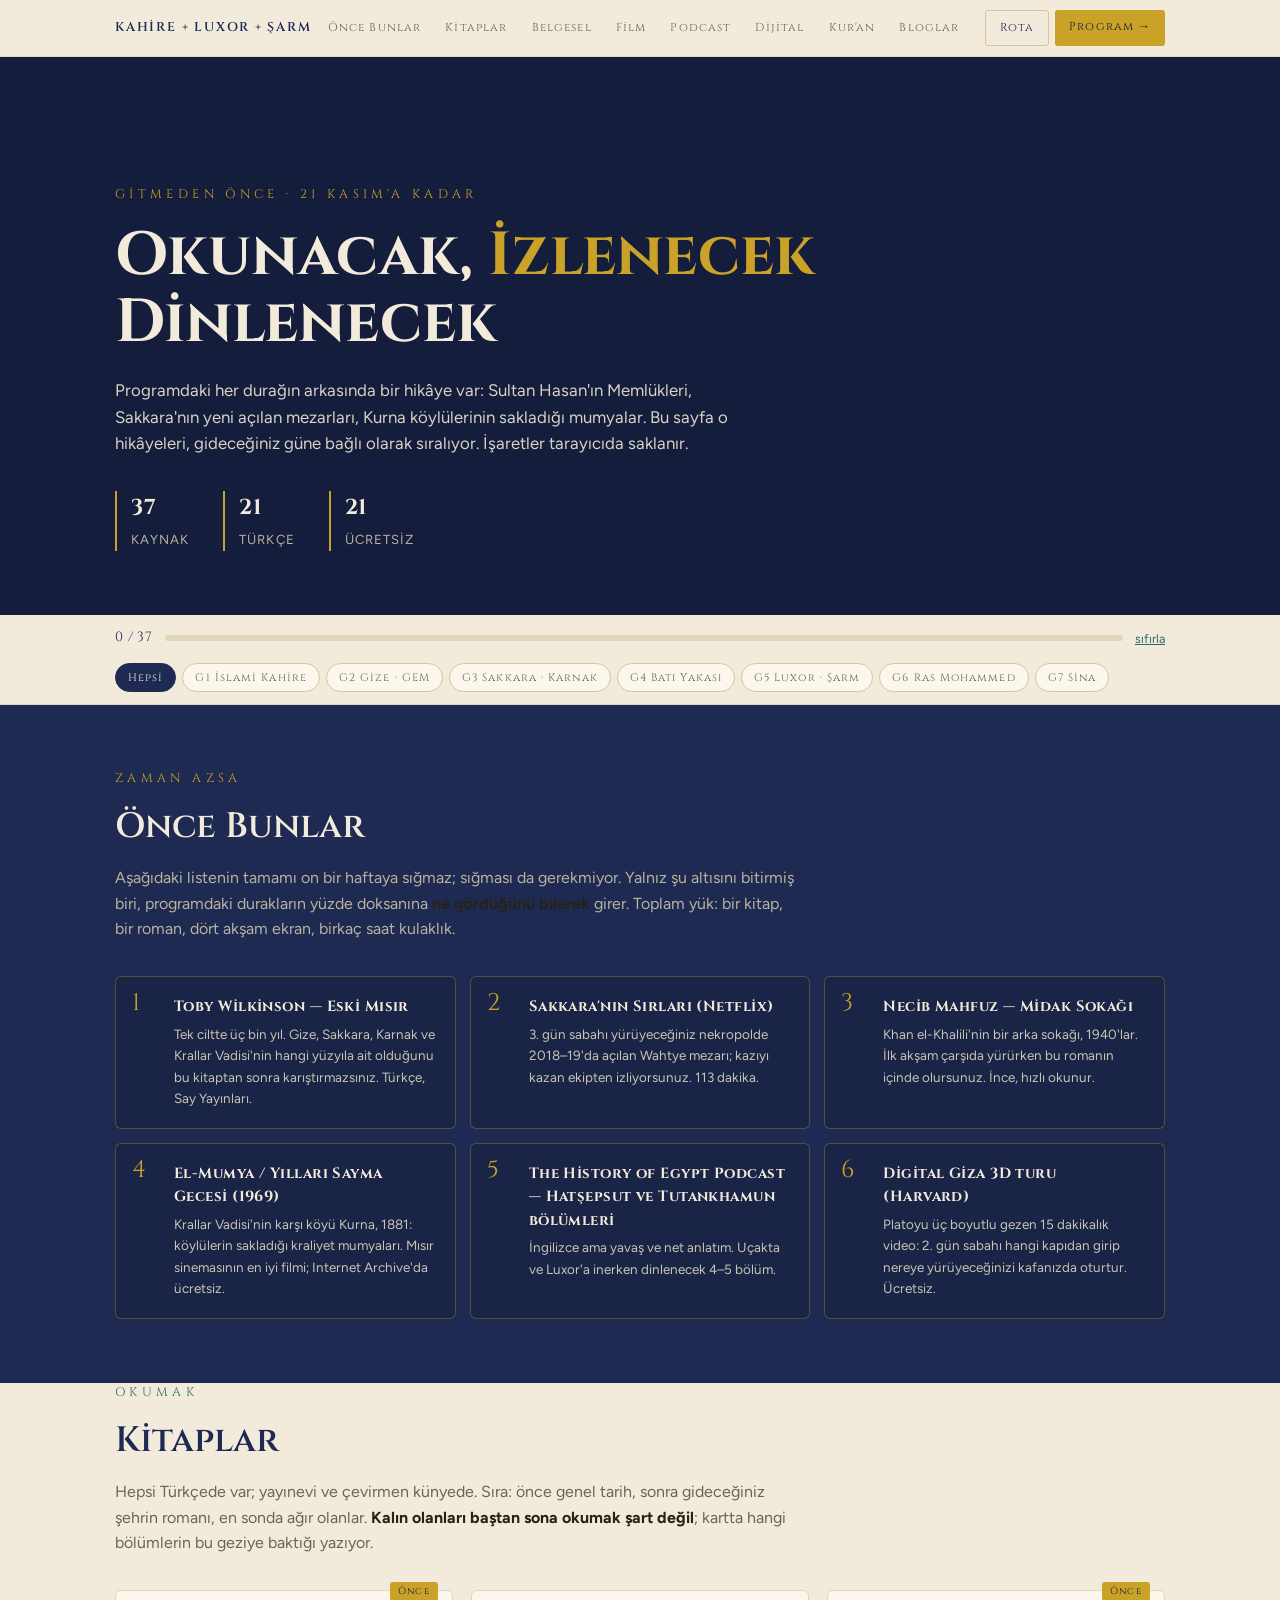
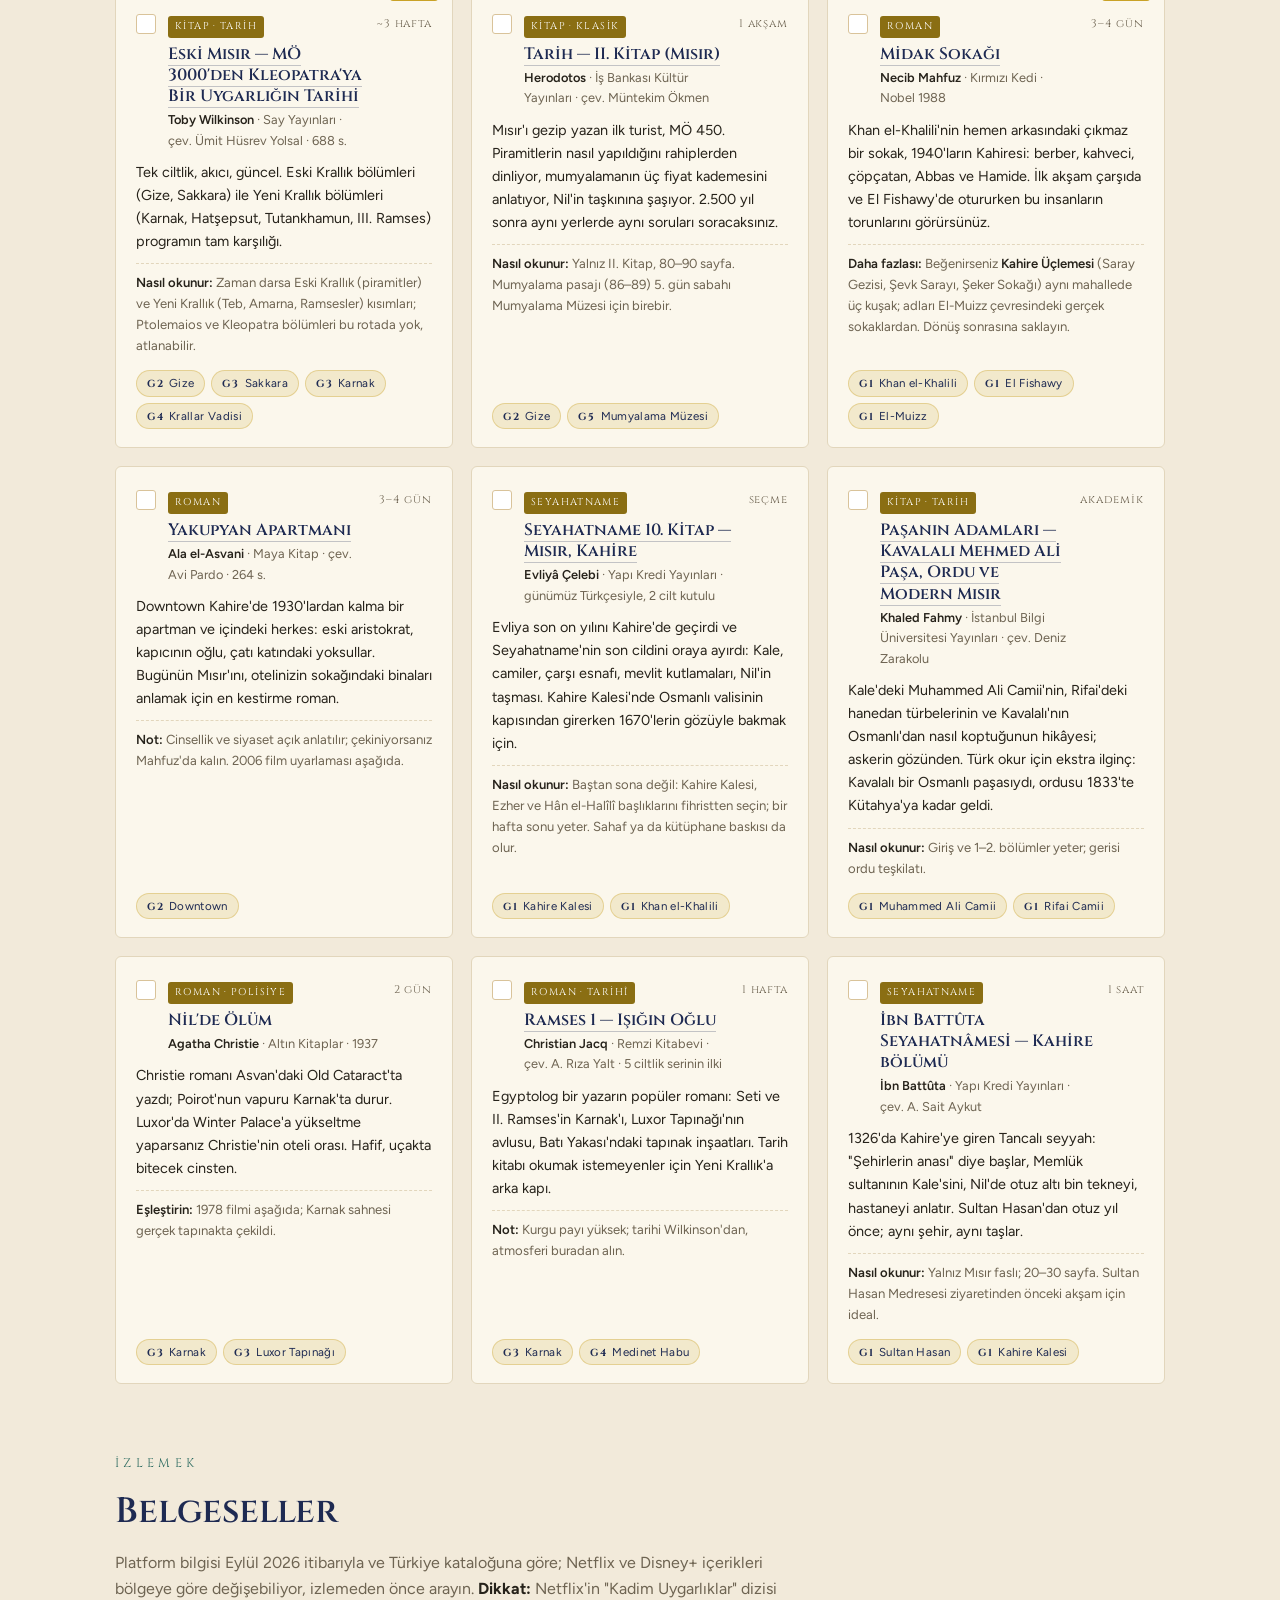
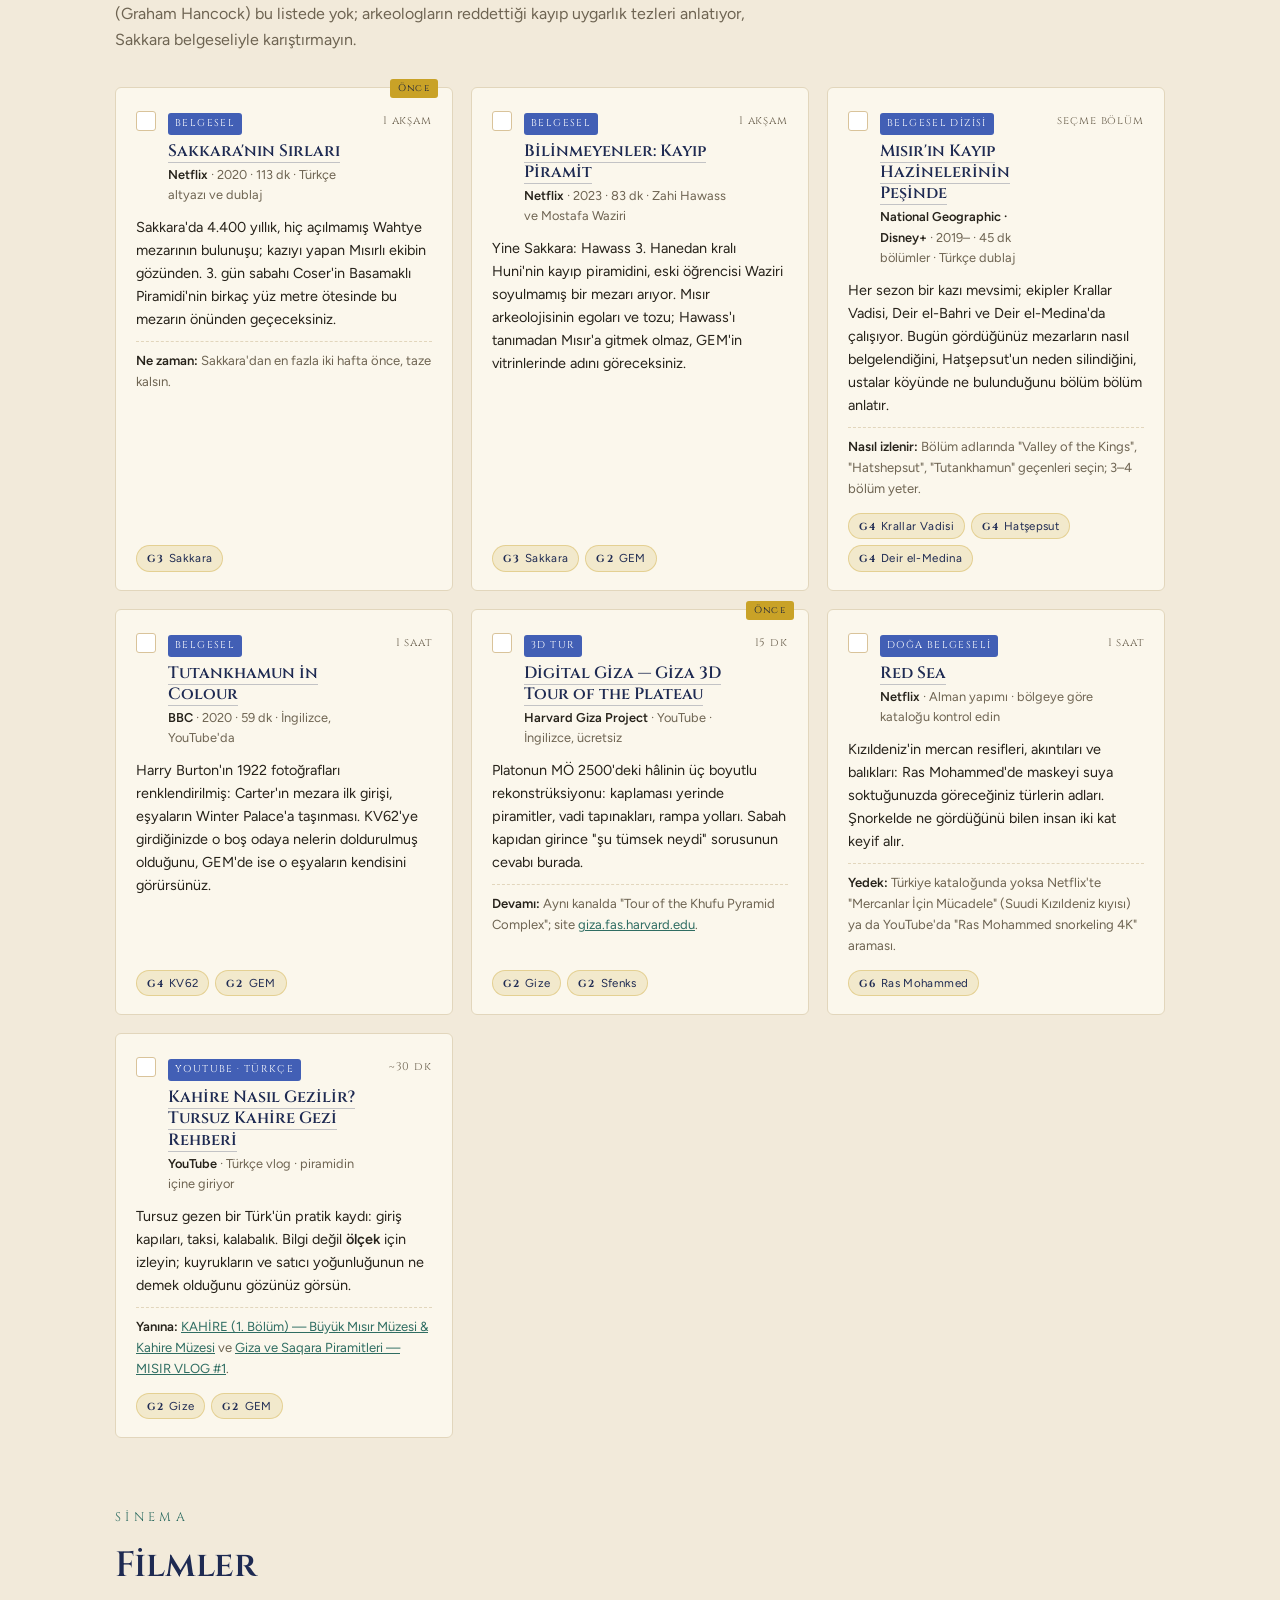
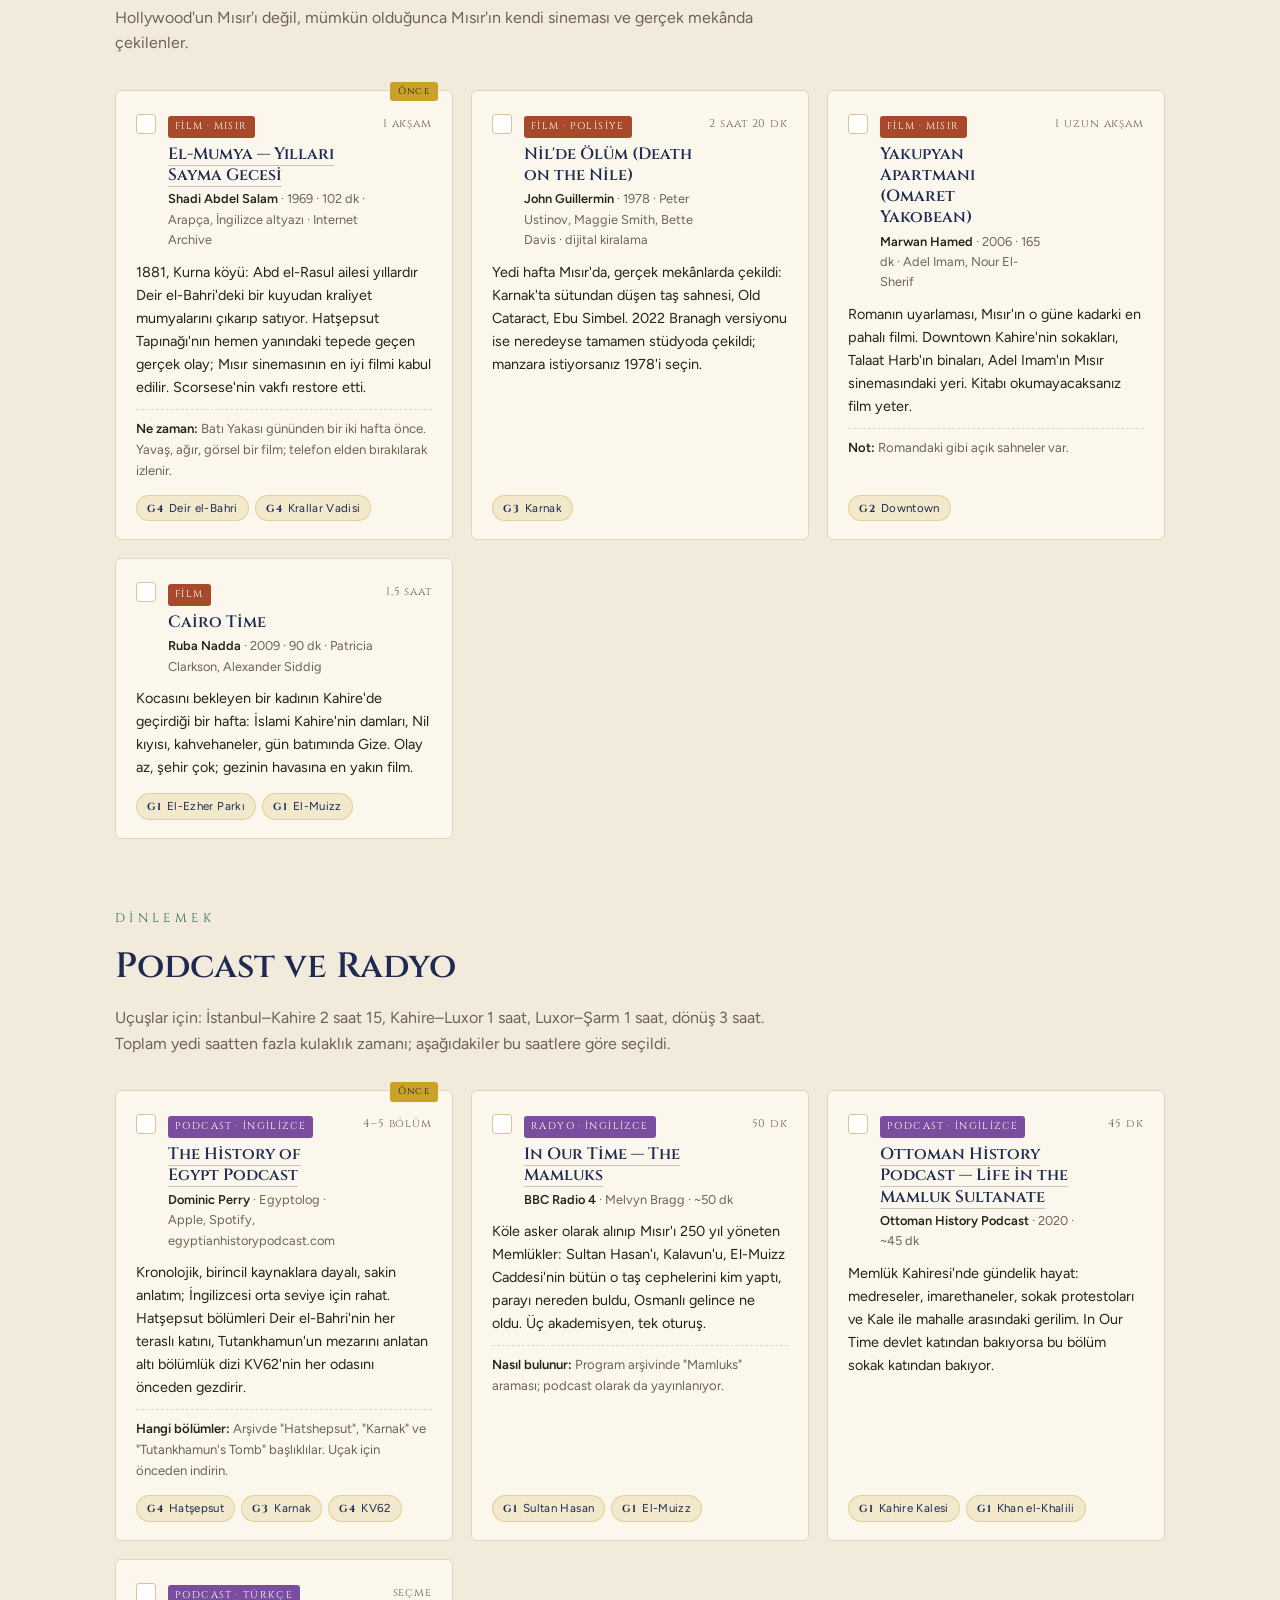
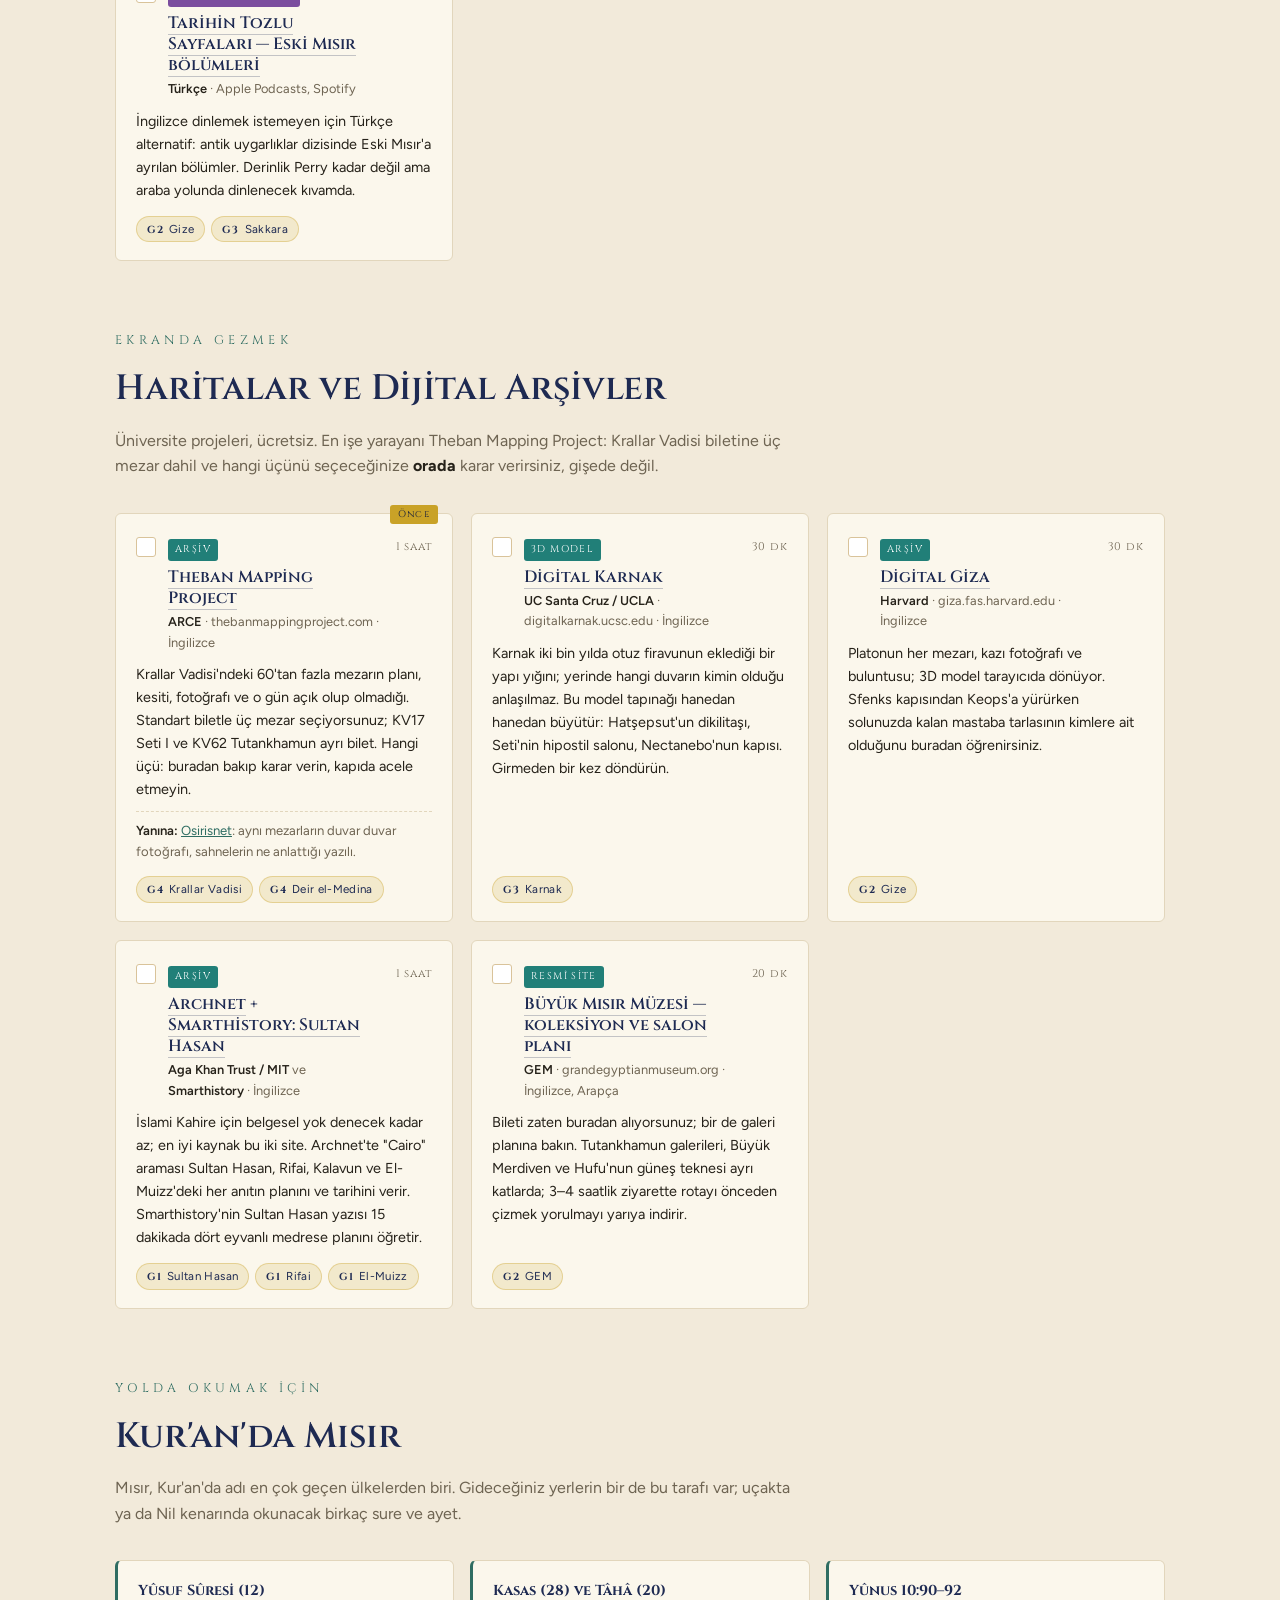
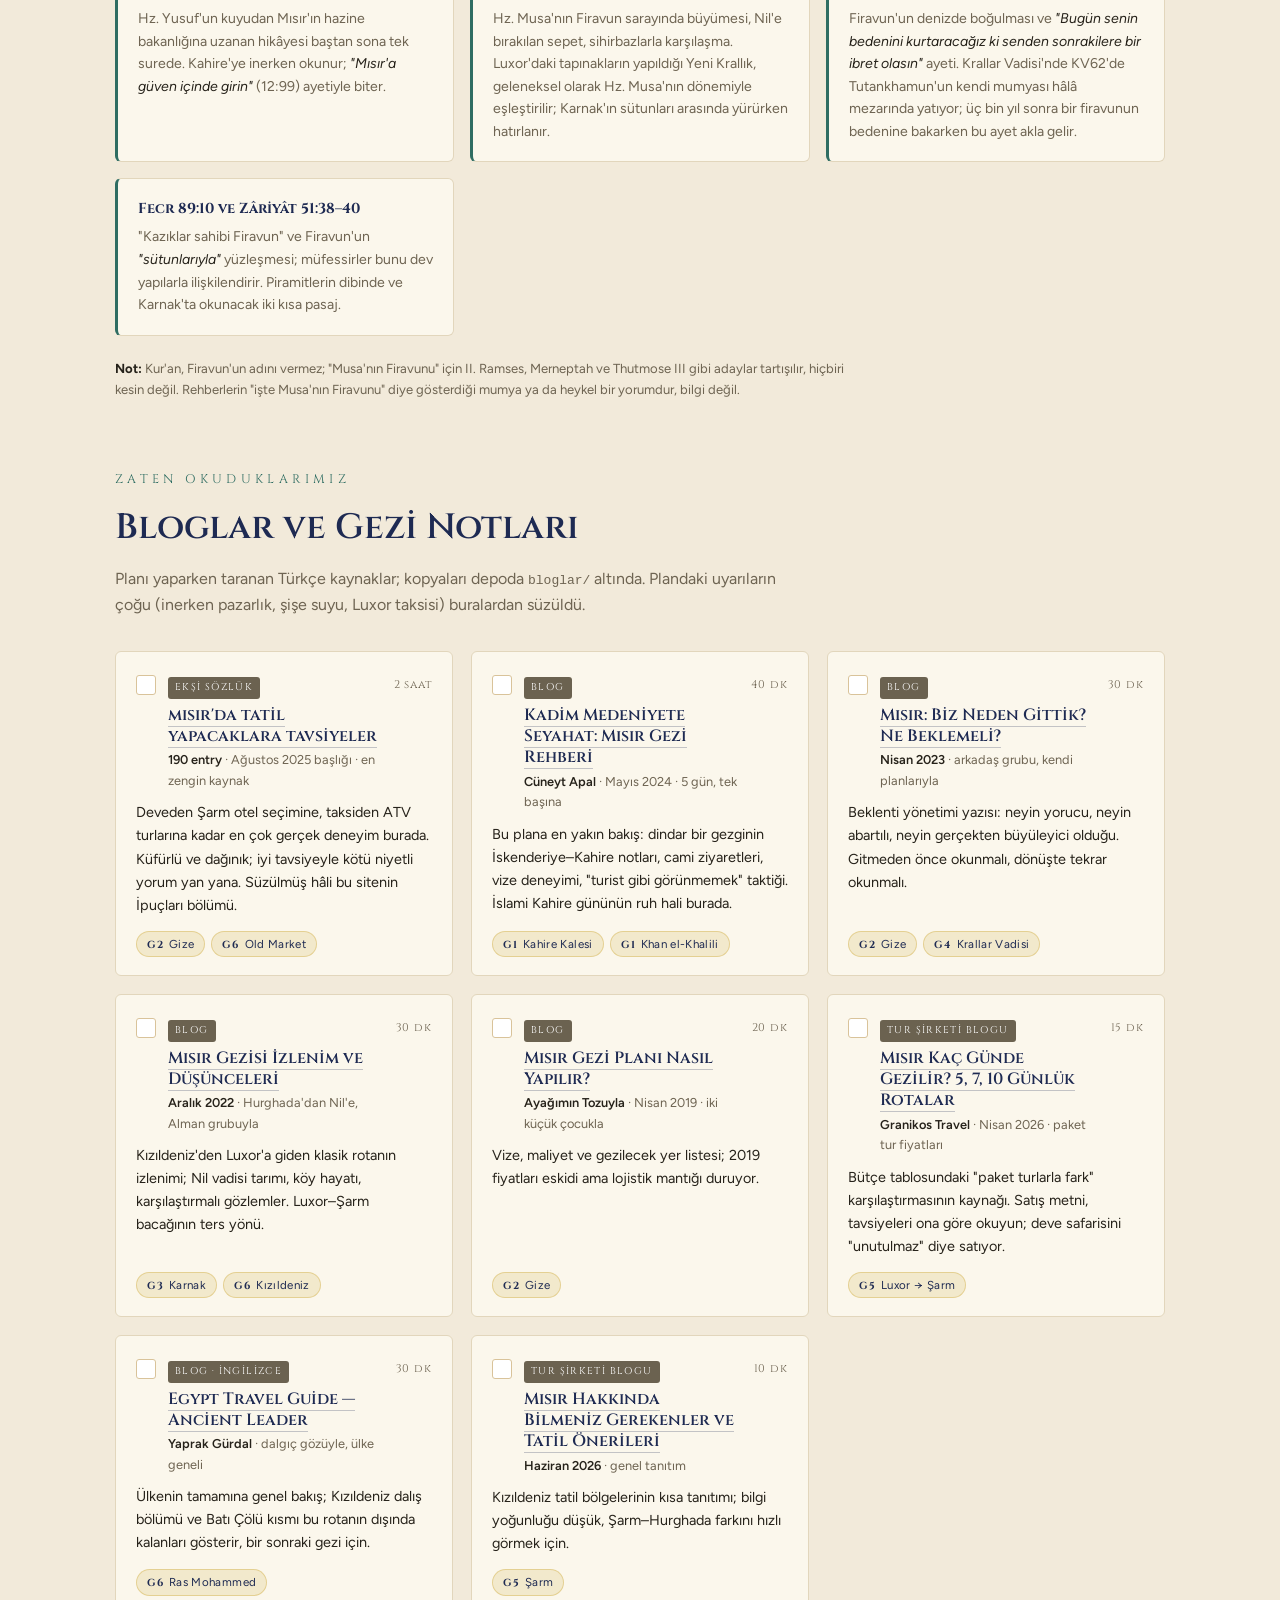
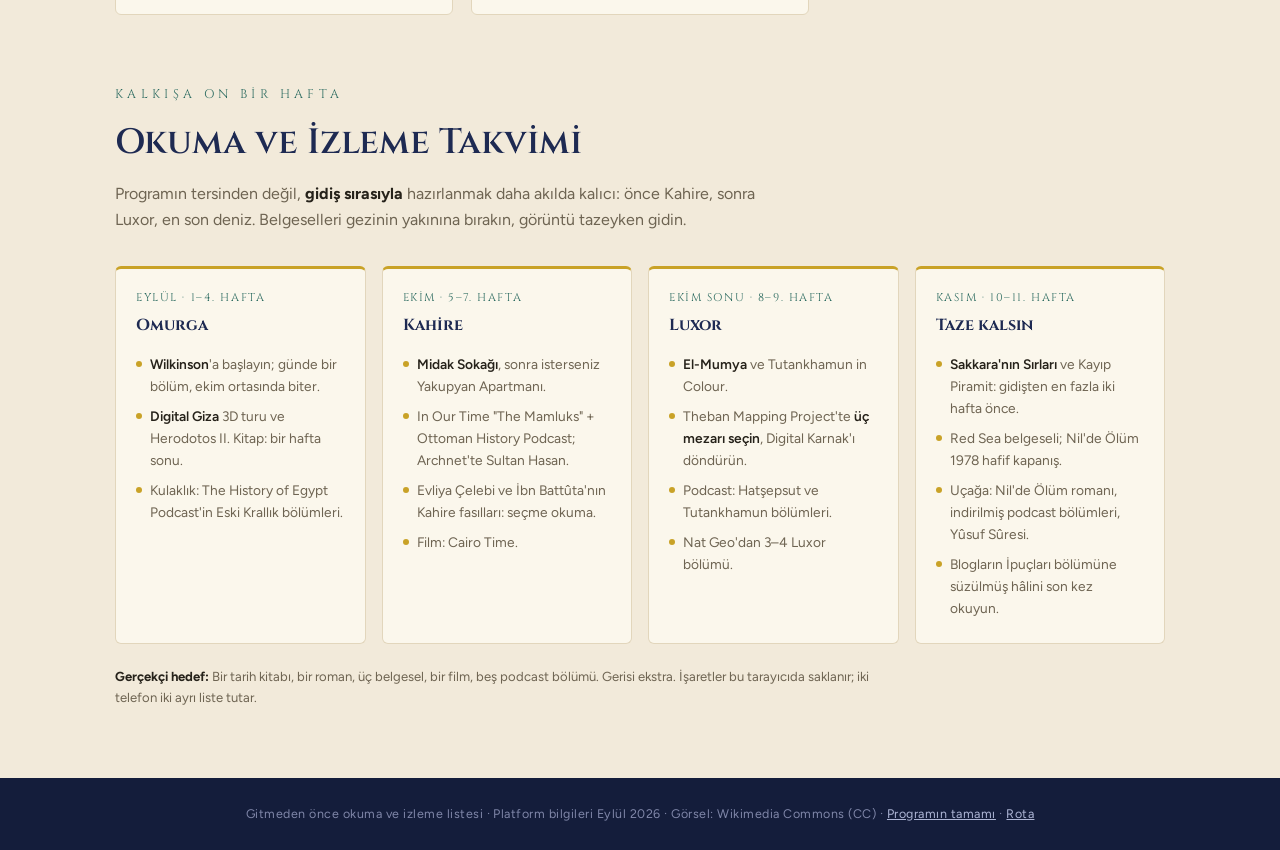
==== commit d8239c0a: "Kaynaklar üst çubuğuna Rota ve Program düğmeleri" ====
--- a/kaynaklar.html
+++ b/kaynaklar.html
@@ -41,6 +41,9 @@
   .nav-link:hover{color:var(--lapis)}
   .nav-map{font-family:'Cinzel',serif;font-size:.72rem;letter-spacing:.1em;color:var(--lapis-deep);background:var(--gold);padding:8px 14px;border-radius:3px;text-decoration:none;white-space:nowrap;transition:background .2s ease}
   .nav-map:hover{background:var(--sand)}
+  .nav-cikis{display:flex;gap:6px;flex:0 0 auto}
+  .nav-map.ikincil{background:transparent;color:var(--lapis);border:1px solid var(--sand)}
+  .nav-map.ikincil:hover{background:rgba(201,162,39,.16)}
 
   /* ——— Hero ——— */
   .hero{position:relative;min-height:62vh;display:flex;align-items:flex-end;background:var(--lapis-deep);overflow:hidden}
@@ -180,7 +183,10 @@
       <li><a class="nav-link" href="#bloglar">Bloglar</a></li>
       <li><a class="nav-link" href="#takvim">Takvim</a></li>
     </ul>
-    <a class="nav-map" href="./">Program &rarr;</a>
+    <div class="nav-cikis">
+      <a class="nav-map ikincil" href="rota.html">Rota</a>
+      <a class="nav-map" href="./">Program &rarr;</a>
+    </div>
   </div>
 </nav>
 
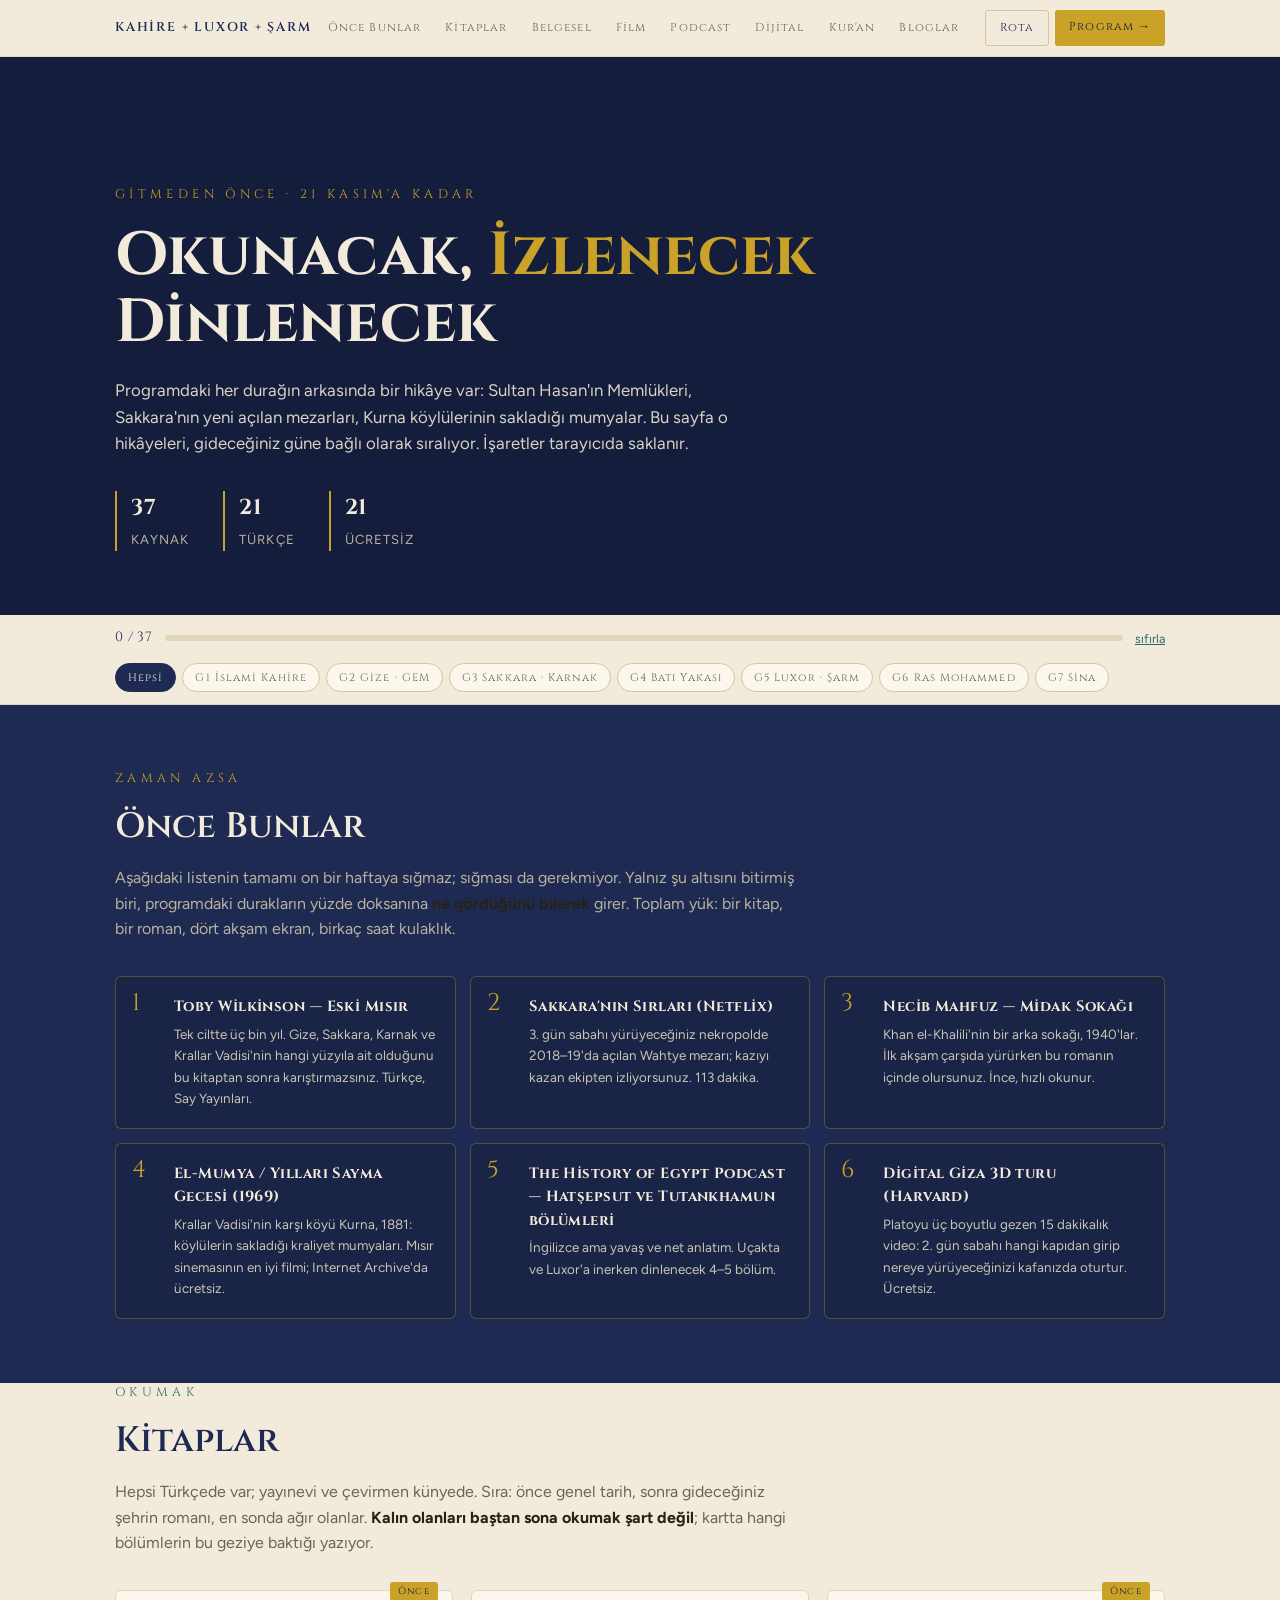
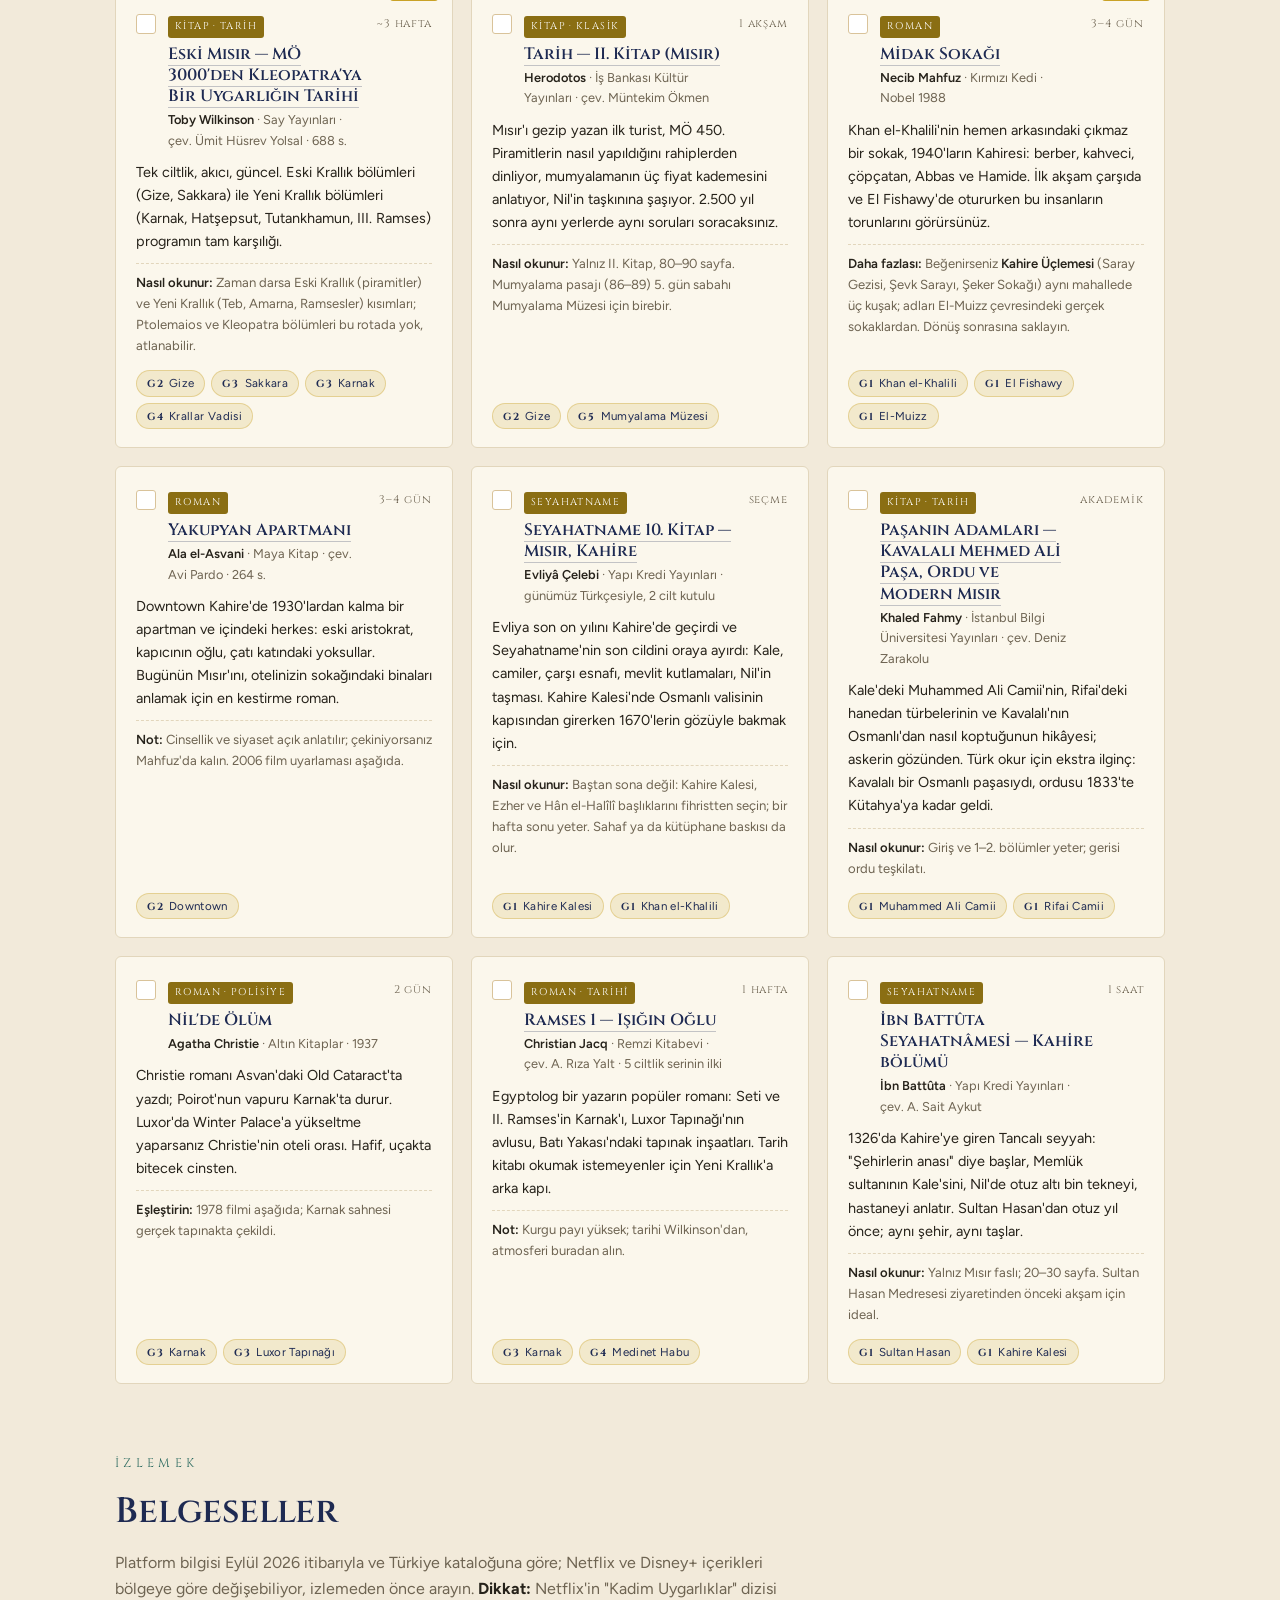
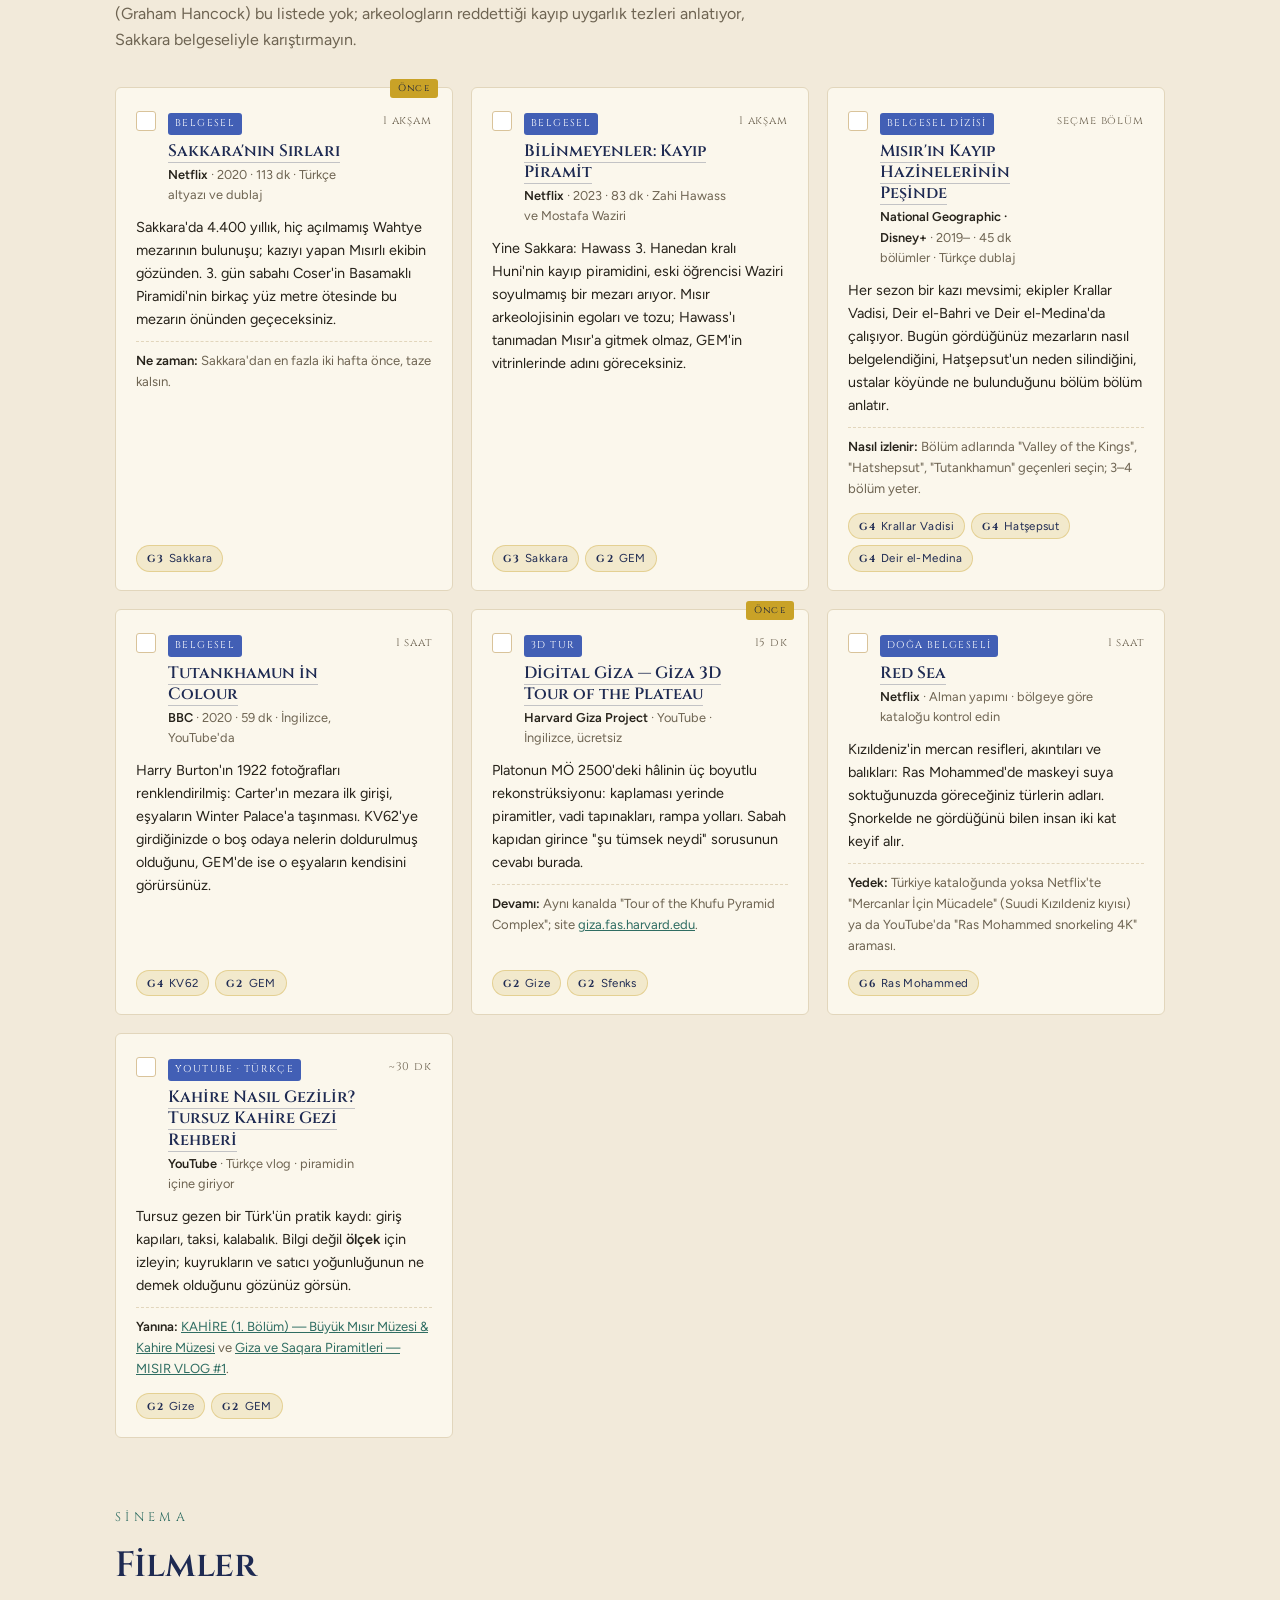
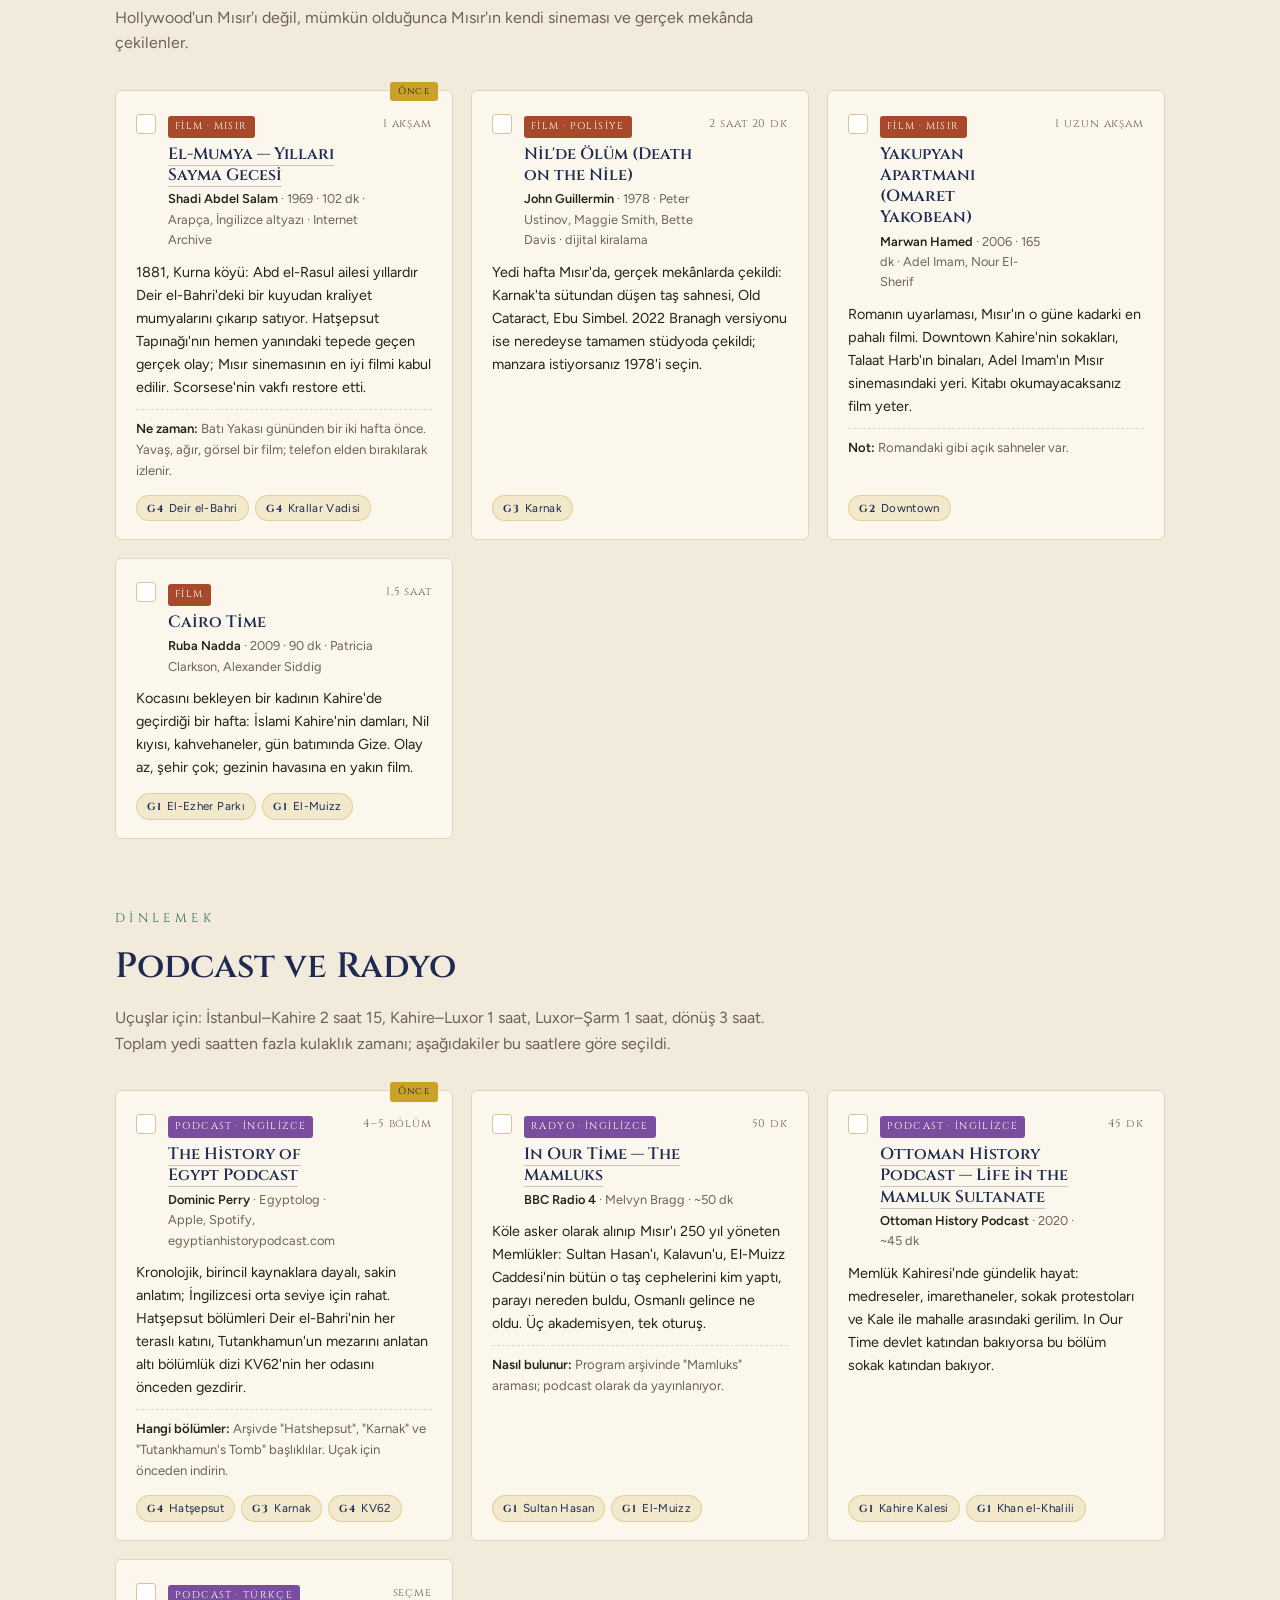
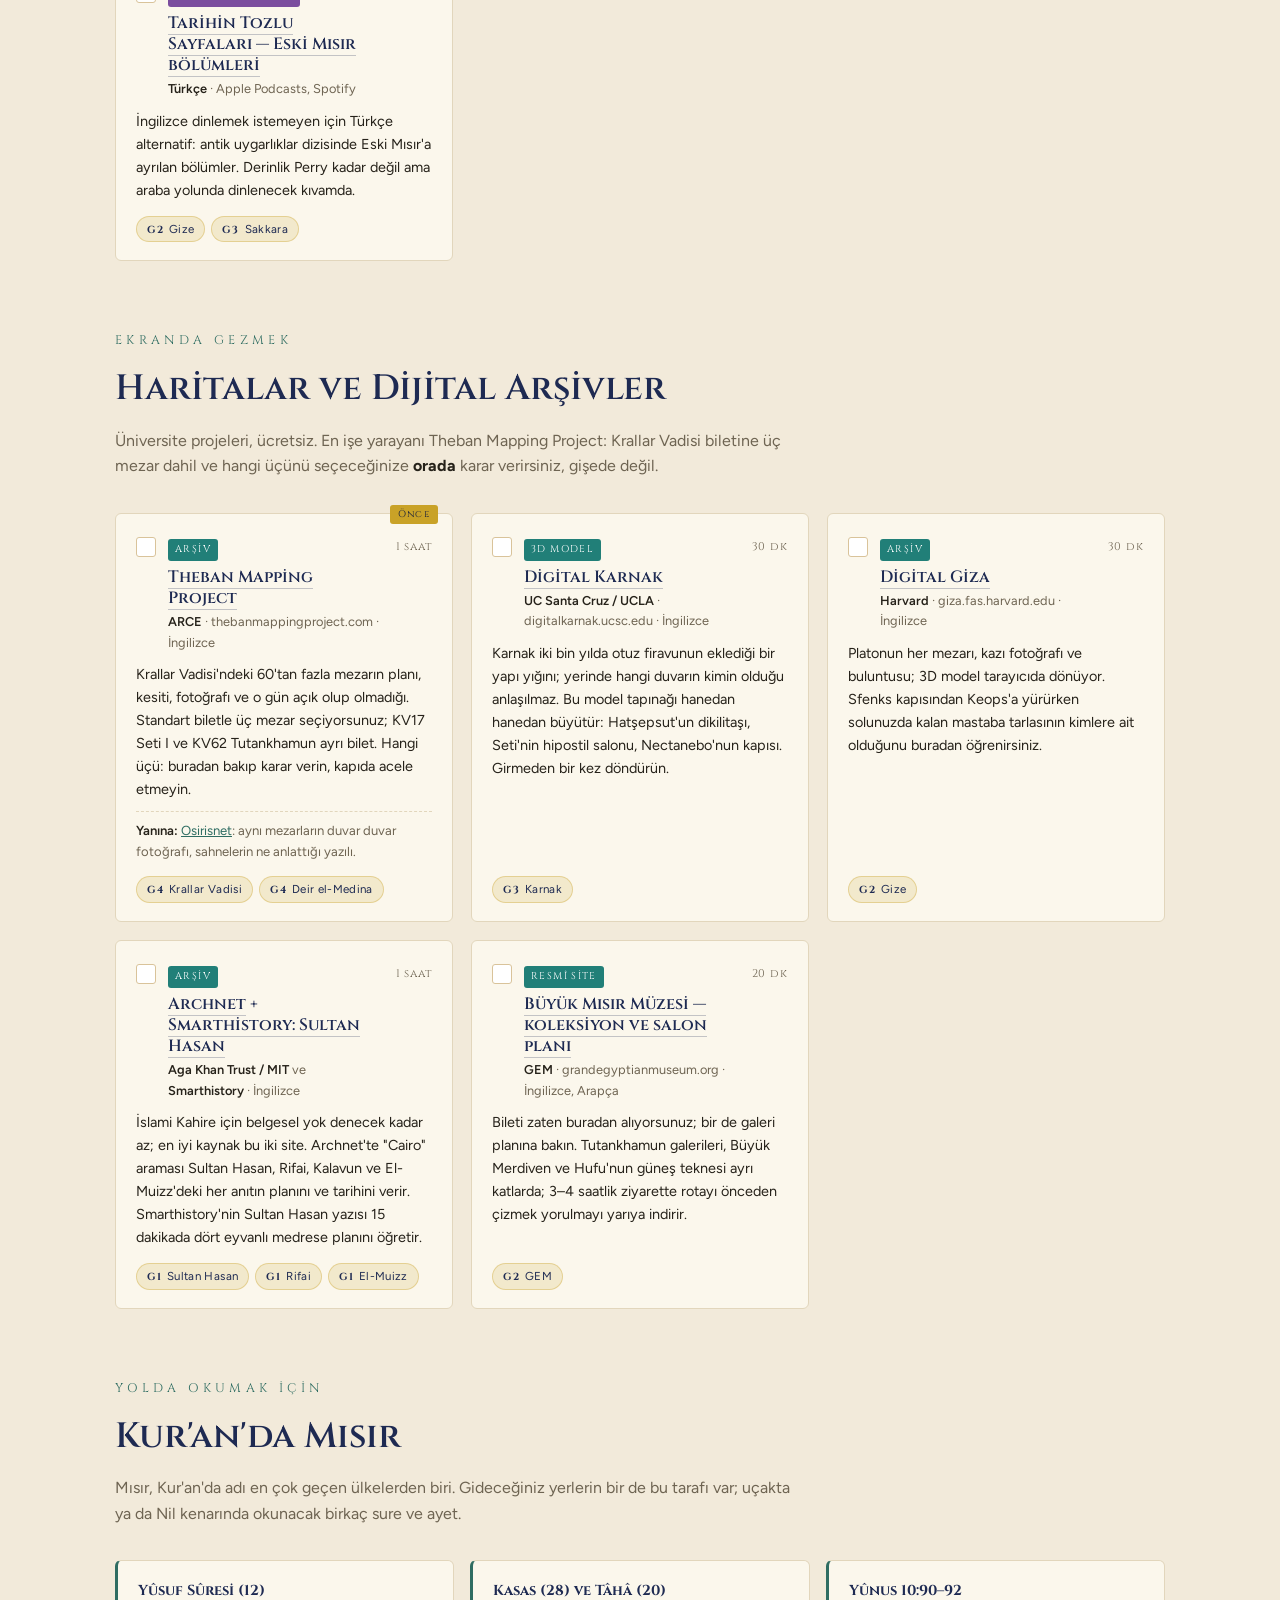
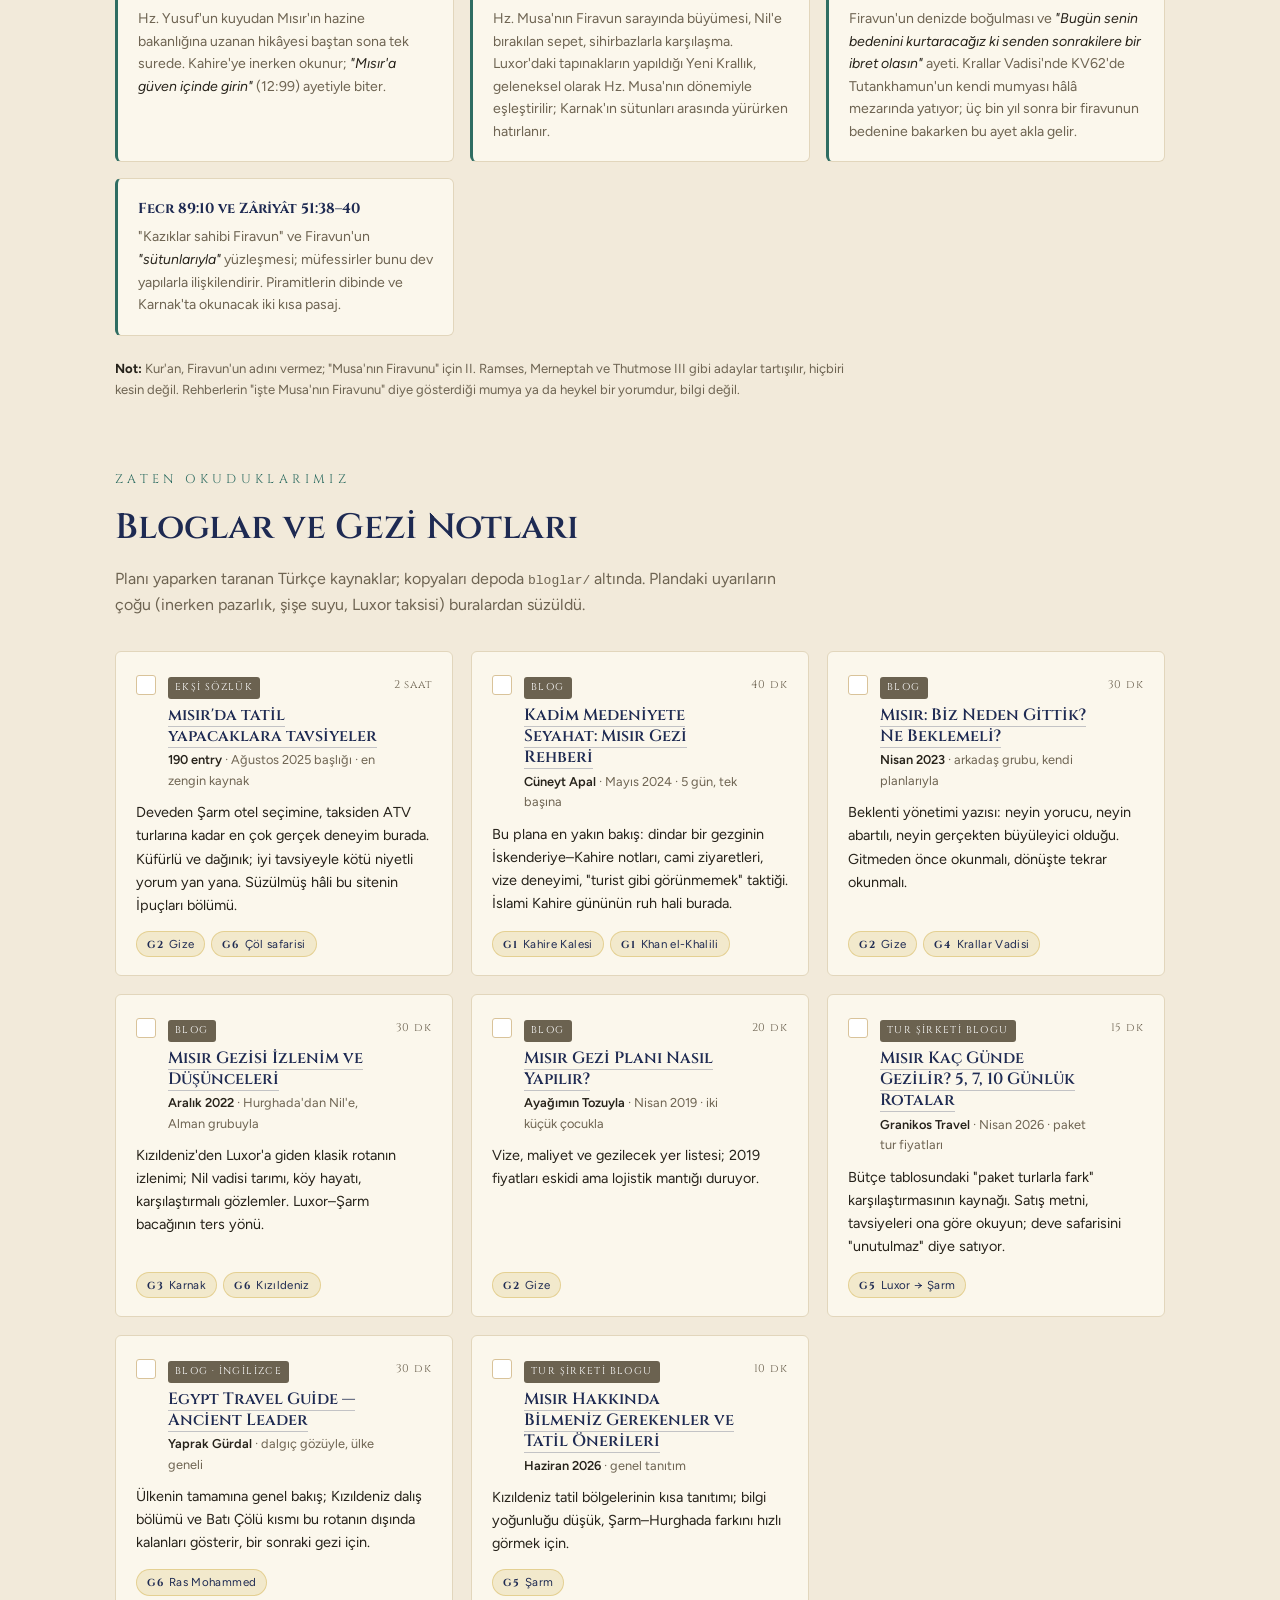
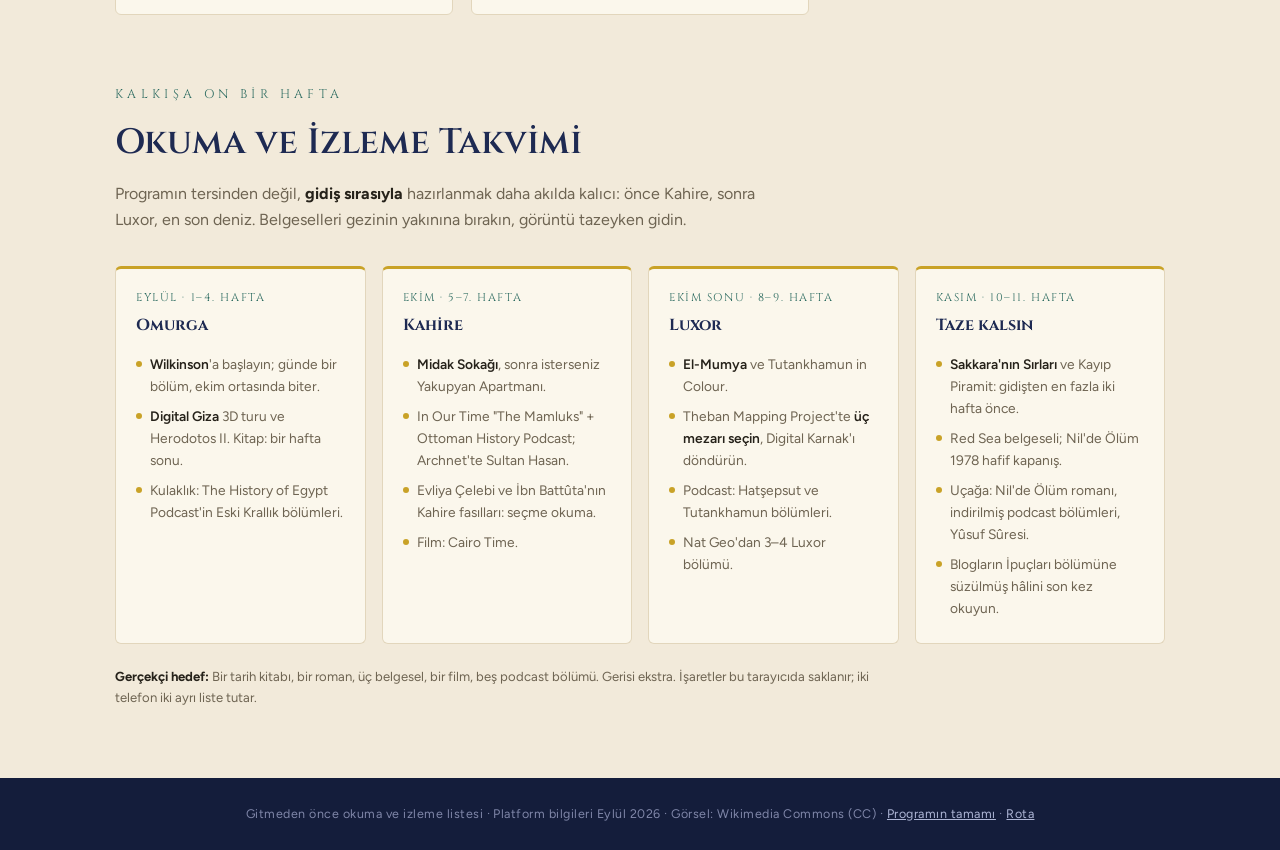
==== commit 03cf3707: "Gerçek uçuş verisiyle programı baştan kur Dört uçuşun da 2026 kış tarifesini Google Flights üzerinde" ====
--- a/kaynaklar.html
+++ b/kaynaklar.html
@@ -784,7 +784,7 @@
           <span class="sure">2 saat</span>
         </div>
         <p class="neden">Deveden Şarm otel seçimine, taksiden ATV turlarına kadar en çok gerçek deneyim burada. Küfürlü ve dağınık; iyi tavsiyeyle kötü niyetli yorum yan yana. Süzülmüş hâli bu sitenin İpuçları bölümü.</p>
-        <div class="duraklar"><a class="durak" href="rota.html#durak-keops"><b>G2</b>Gize</a><a class="durak" href="rota.html#durak-old-market"><b>G6</b>Old Market</a></div>
+        <div class="duraklar"><a class="durak" href="rota.html#durak-keops"><b>G2</b>Gize</a><a class="durak" href="rota.html#durak-quad-safari"><b>G6</b>Çöl safarisi</a></div>
       </article>
 
       <article class="kart" data-id="blog-apal" data-gun="1 2" data-turkce="1" data-ucretsiz="1">
@@ -882,7 +882,7 @@
           <span class="sure">10 dk</span>
         </div>
         <p class="neden">Kızıldeniz tatil bölgelerinin kısa tanıtımı; bilgi yoğunluğu düşük, Şarm–Hurghada farkını hızlı görmek için.</p>
-        <div class="duraklar"><a class="durak" href="rota.html#durak-soho"><b>G5</b>Şarm</a></div>
+        <div class="duraklar"><a class="durak" href="rota.html#durak-lxr-ssh"><b>G5</b>Şarm</a></div>
       </article>
 
     </div>
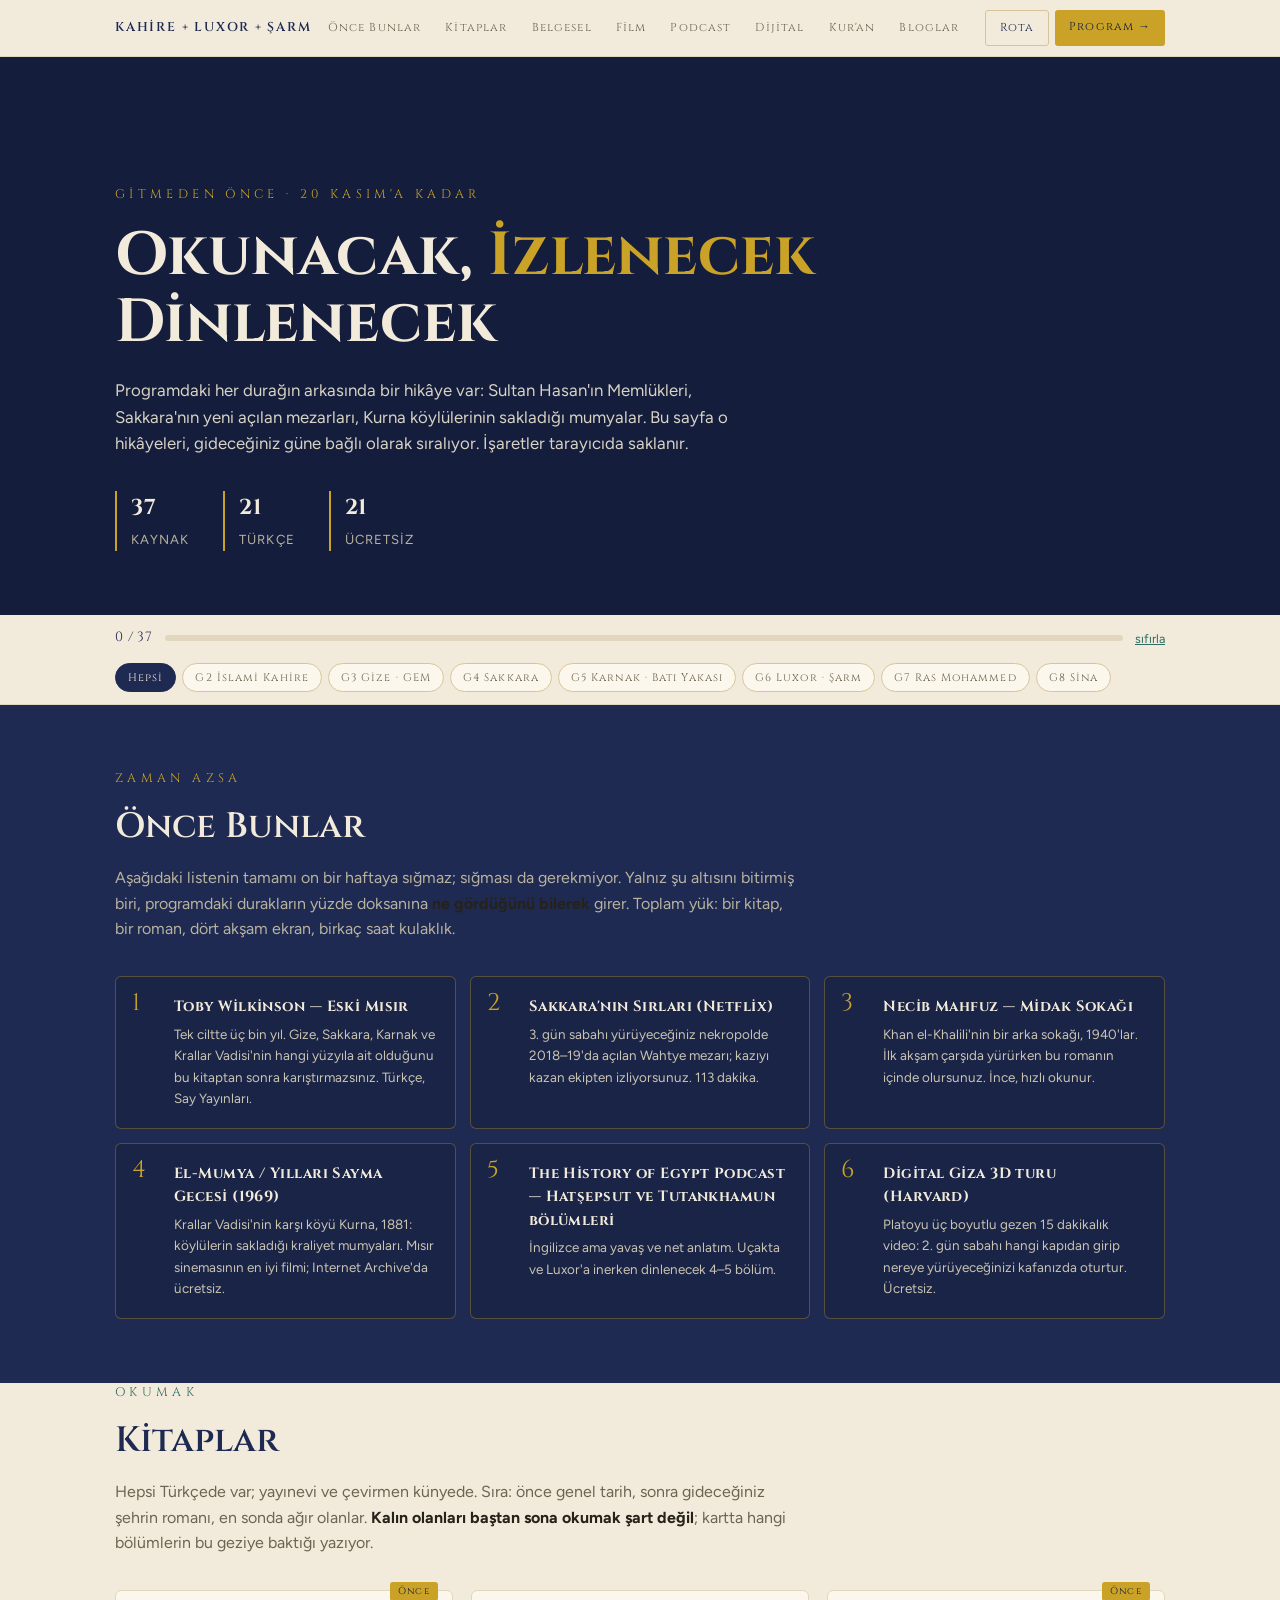
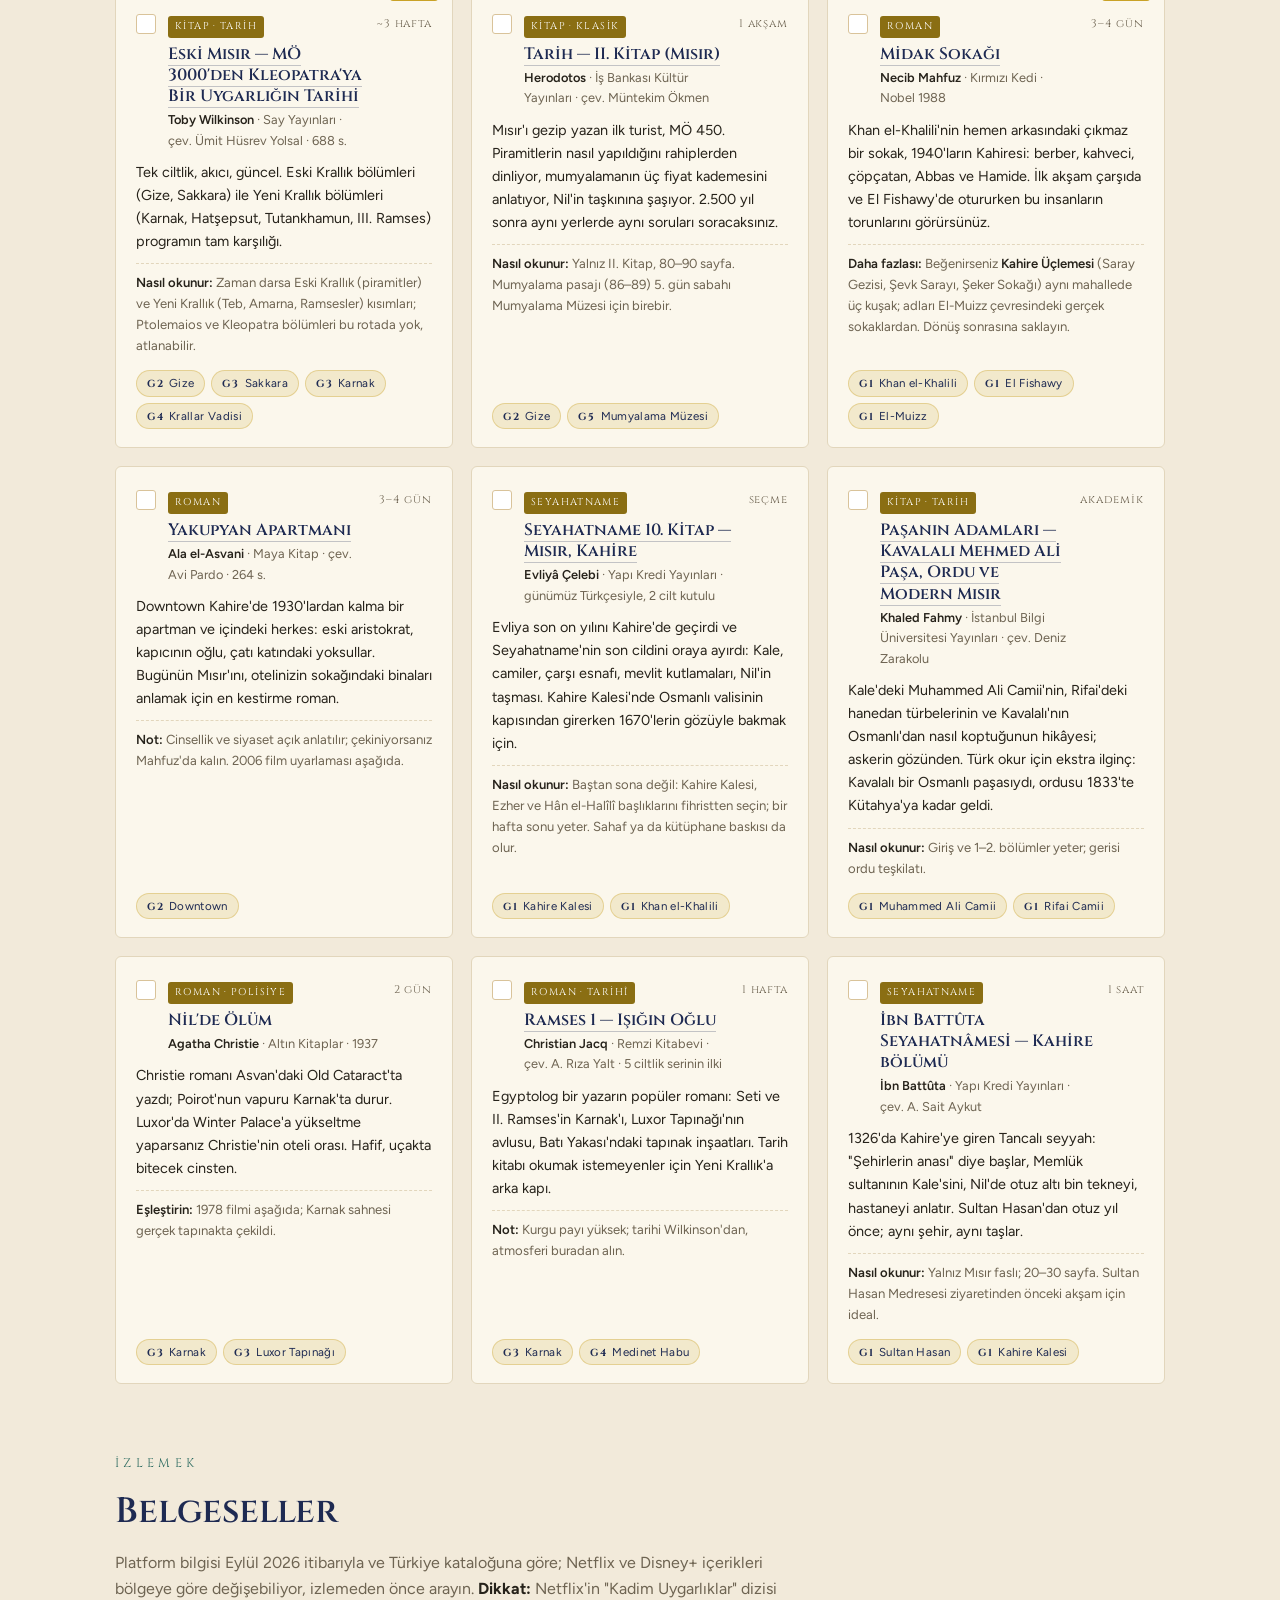
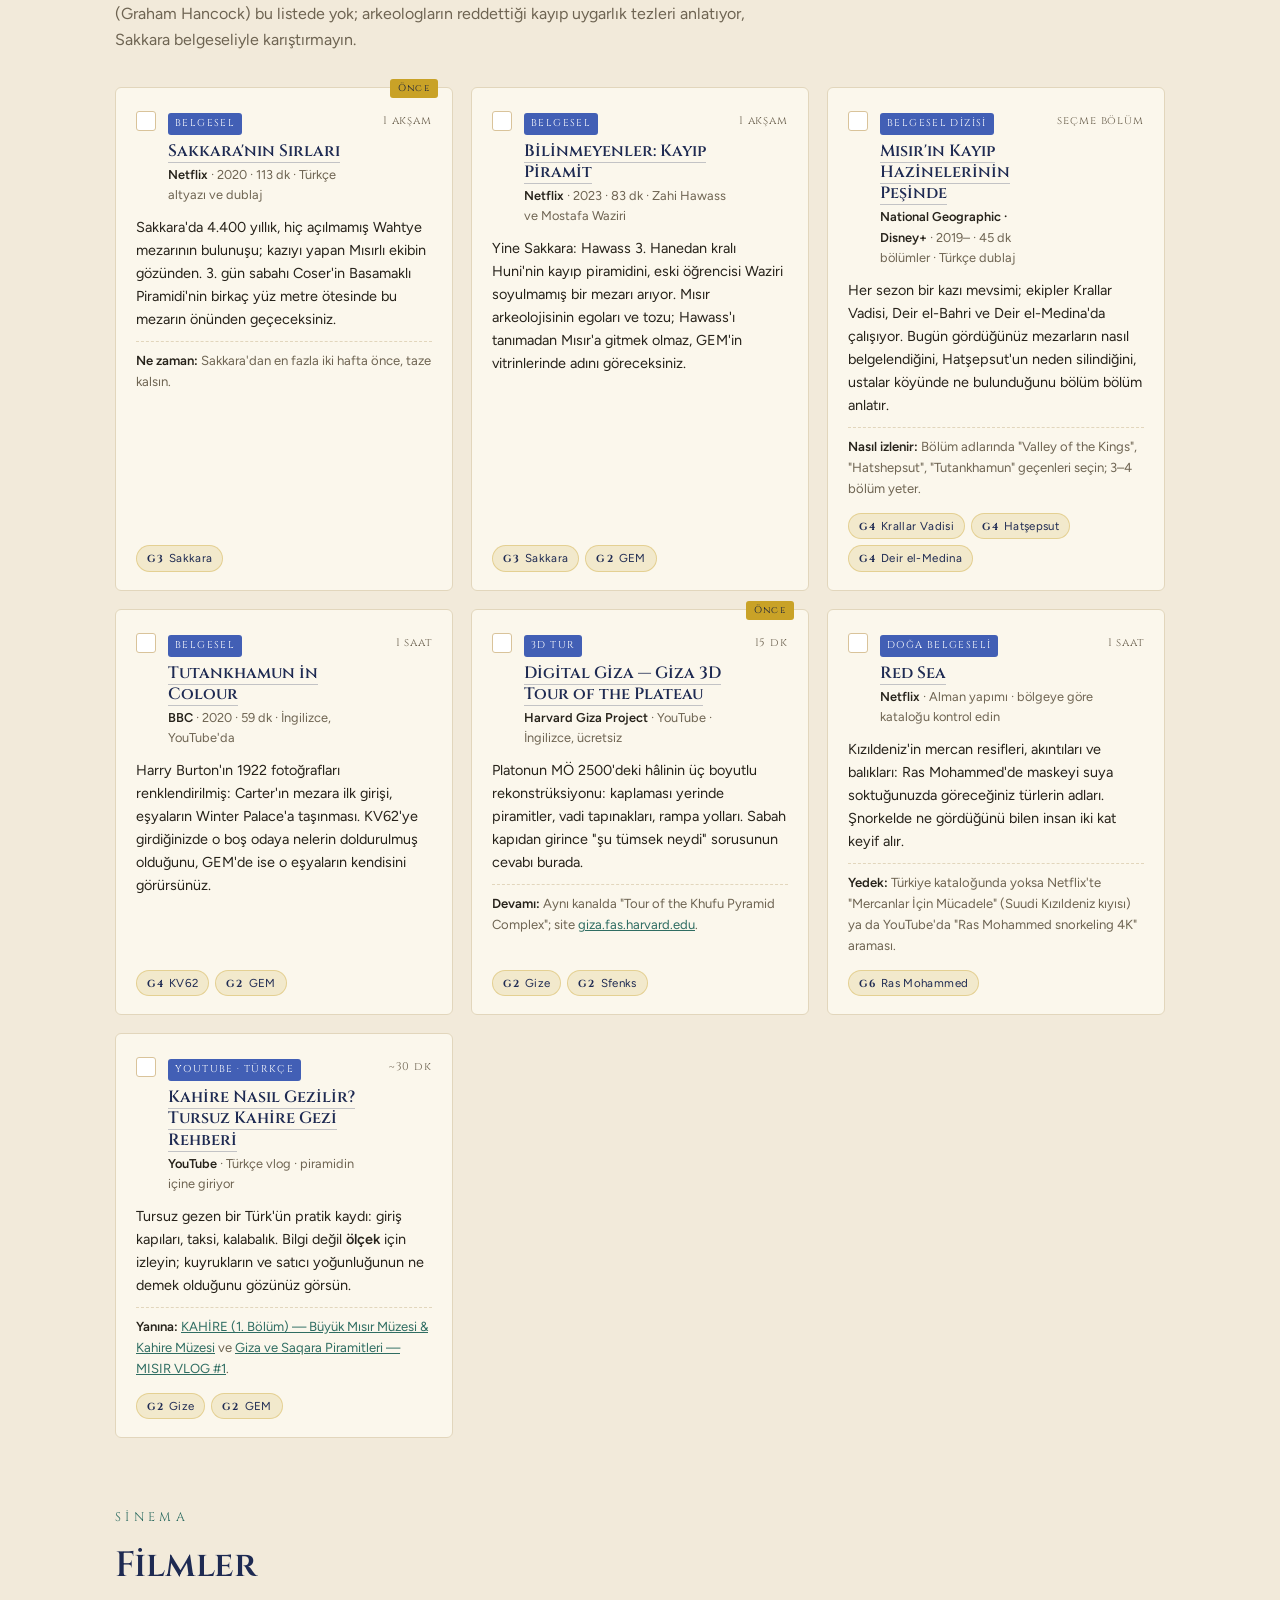
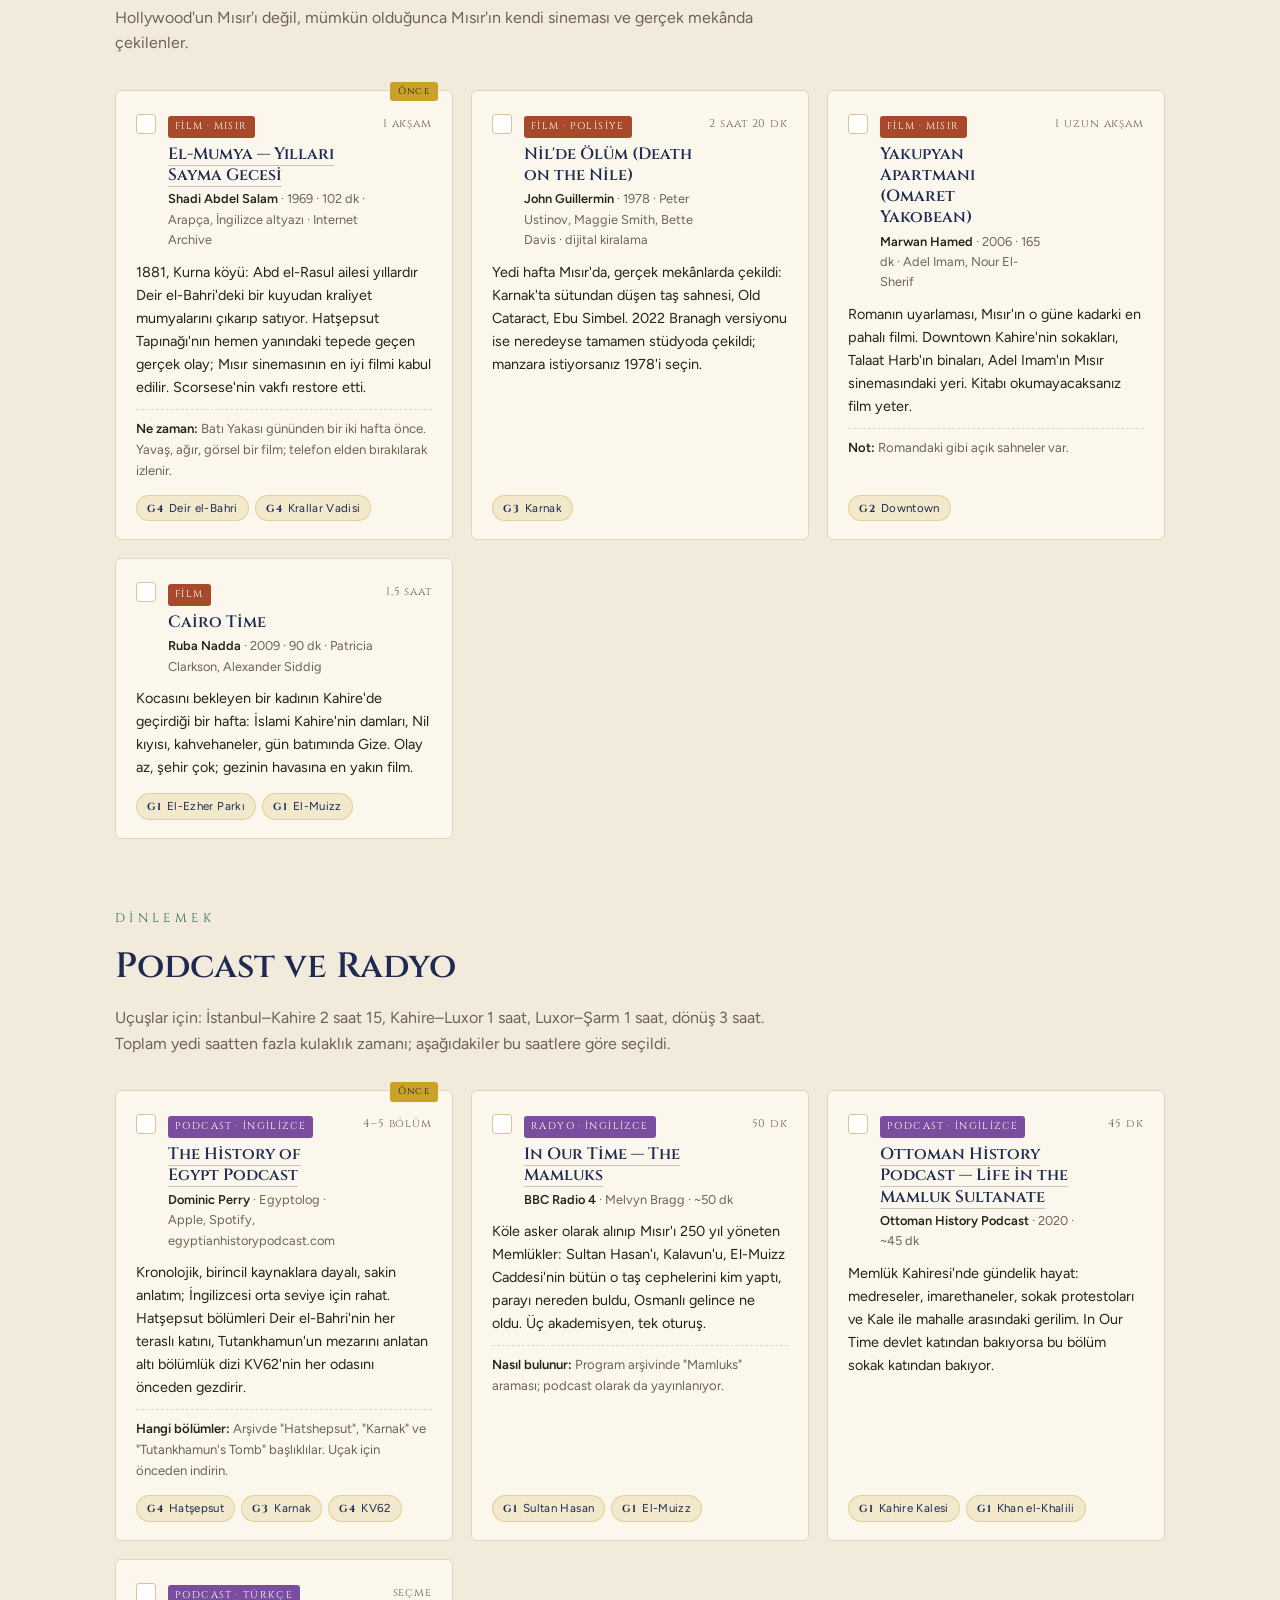
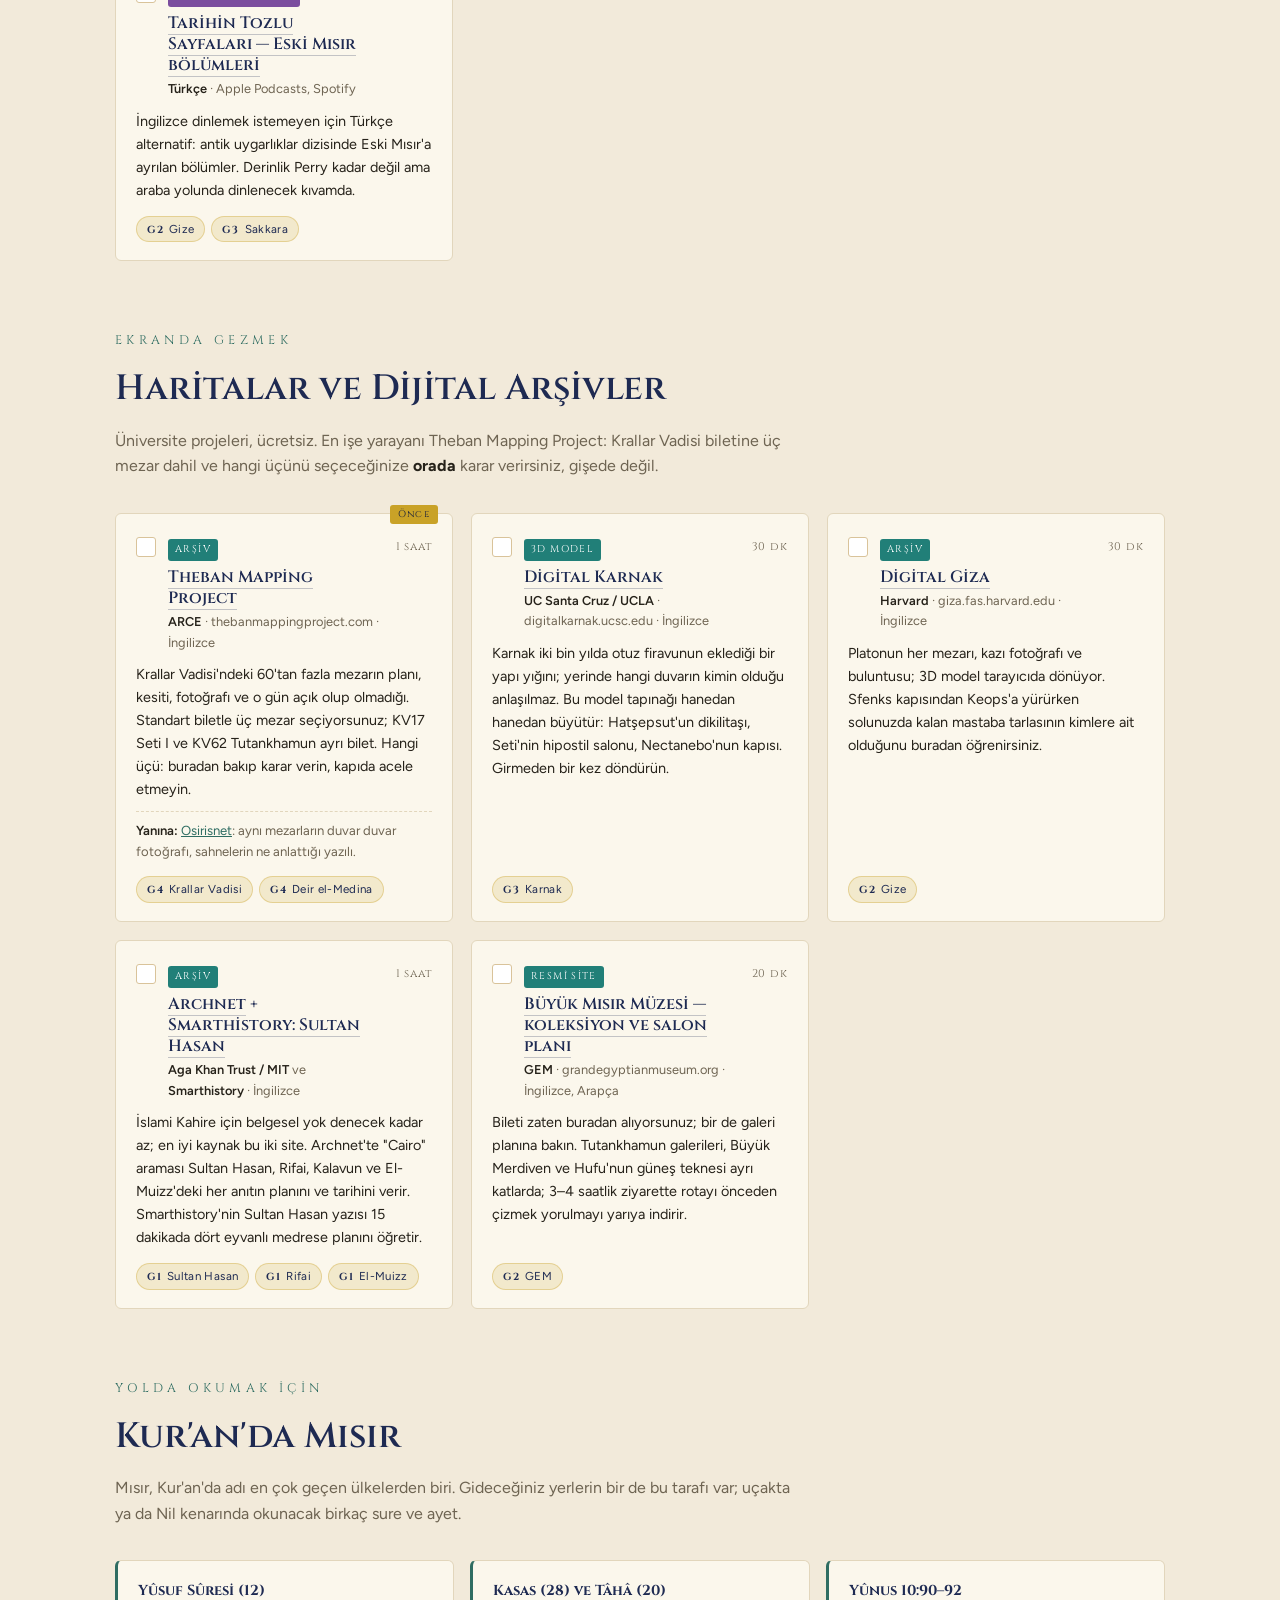
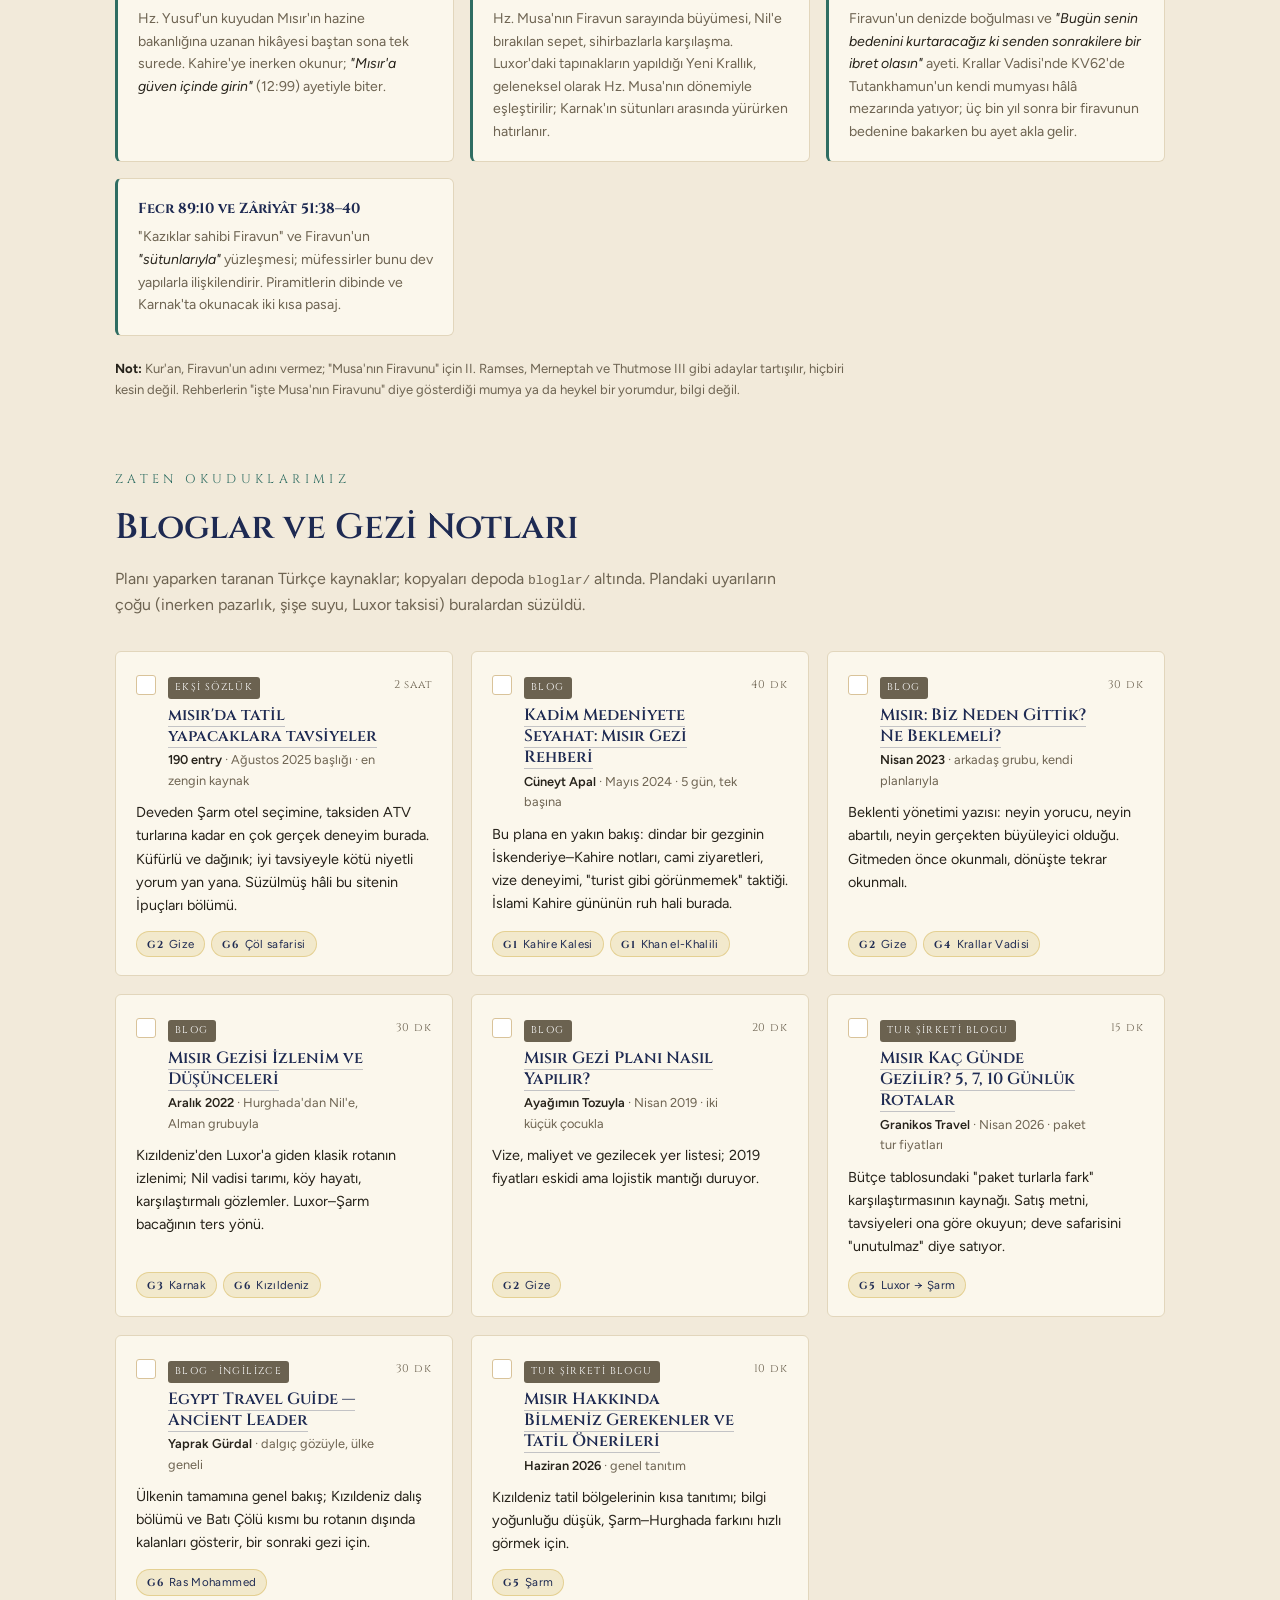
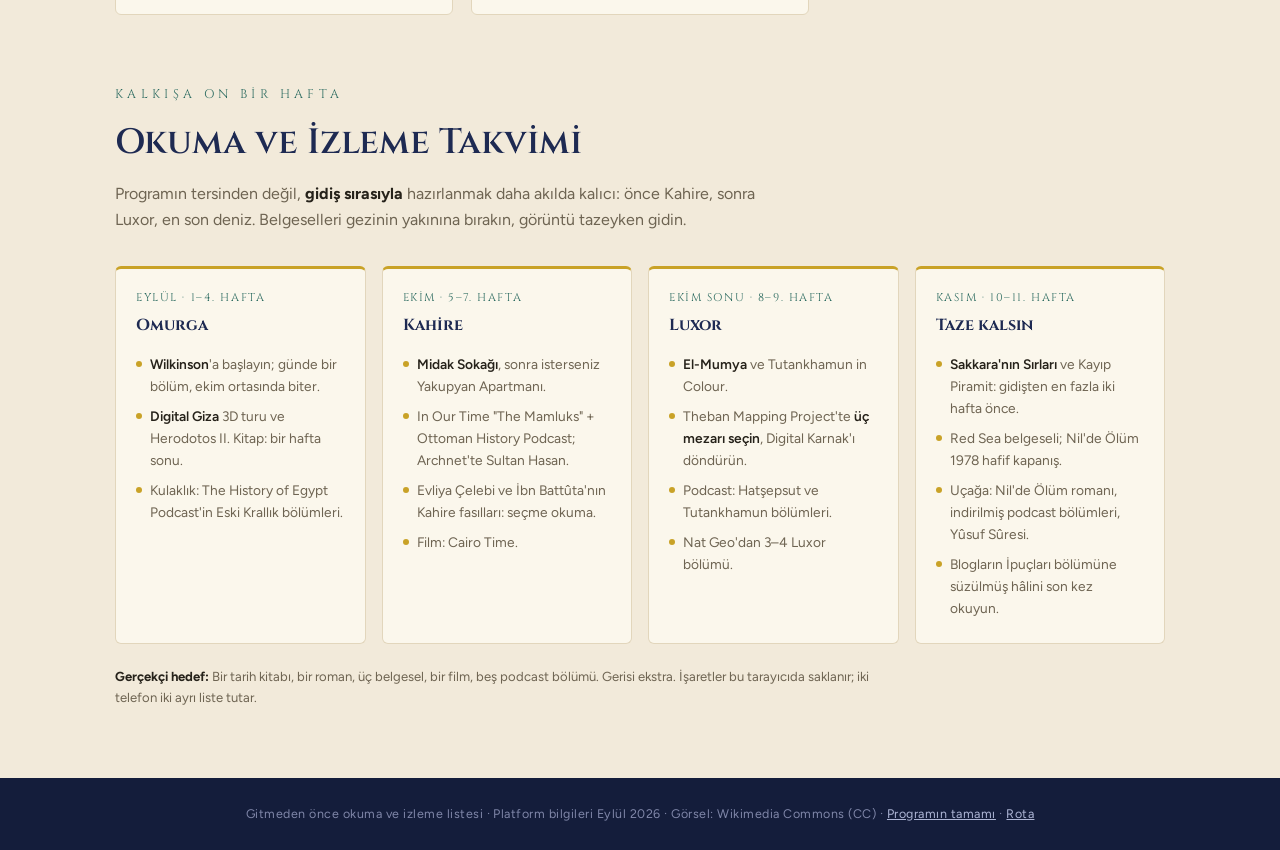
==== commit 10f8ec19: "Bir gece önceden akşam uçuşuyla yola çık, programı 7'den 8 güne çıkar İstanbul-Kahire ucuz AJet uçuş" ====
--- a/kaynaklar.html
+++ b/kaynaklar.html
@@ -4,7 +4,7 @@
 <meta charset="UTF-8">
 <meta name="viewport" content="width=device-width, initial-scale=1.0">
 <title>Gitmeden Önce — Okunacak, İzlenecek · Kahire + Luxor + Şarm</title>
-<meta name="description" content="21–27 Kasım 2026 Mısır gezisi için okuma ve izleme listesi: kitaplar, belgeseller, filmler, podcastler ve dijital haritalar — her biri programdaki durağa bağlı.">
+<meta name="description" content="20–27 Kasım 2026 Mısır gezisi için okuma ve izleme listesi: kitaplar, belgeseller, filmler, podcastler ve dijital haritalar — her biri programdaki durağa bağlı.">
 <link rel="preconnect" href="https://fonts.googleapis.com">
 <link rel="preconnect" href="https://fonts.gstatic.com" crossorigin>
 <link href="https://fonts.googleapis.com/css2?family=Cinzel:wght@500;600;700&family=Figtree:ital,wght@0,400;0,500;0,600;0,700;1,400&display=swap" rel="stylesheet">
@@ -193,7 +193,7 @@
 <header class="hero" id="top">
   <img class="wm" data-f='["Templo de Karnak, Luxor, Egipto, 2022-04-03, DD 168.jpg","Templo de Karnak, Luxor, Egipto, 2022-04-03, DD 146.jpg"]' data-w="1600" alt="Karnak Tapınağı, Hipostil Salonu">
   <div class="hero-inner">
-    <div class="eyebrow">Gitmeden Önce · 21 Kasım'a Kadar</div>
+    <div class="eyebrow">Gitmeden Önce · 20 Kasım'a Kadar</div>
     <h1>Okunacak, <em>İzlenecek</em><br>Dinlenecek</h1>
     <p>Programdaki her durağın arkasında bir hikâye var: Sultan Hasan'ın Memlükleri, Sakkara'nın yeni açılan mezarları, Kurna köylülerinin sakladığı mumyalar. Bu sayfa o hikâyeleri, gideceğiniz güne bağlı olarak sıralıyor. İşaretler tarayıcıda saklanır.</p>
     <div class="hero-stats">
@@ -213,13 +213,13 @@
     </div>
     <div class="suzgec" id="suzgec" role="group" aria-label="Güne göre süz">
       <button class="cip" type="button" data-gun="" aria-pressed="true">Hepsi</button>
-      <button class="cip" type="button" data-gun="1" aria-pressed="false">G1 İslami Kahire</button>
-      <button class="cip" type="button" data-gun="2" aria-pressed="false">G2 Gize · GEM</button>
-      <button class="cip" type="button" data-gun="3" aria-pressed="false">G3 Sakkara · Karnak</button>
-      <button class="cip" type="button" data-gun="4" aria-pressed="false">G4 Batı Yakası</button>
-      <button class="cip" type="button" data-gun="5" aria-pressed="false">G5 Luxor · Şarm</button>
-      <button class="cip" type="button" data-gun="6" aria-pressed="false">G6 Ras Mohammed</button>
-      <button class="cip" type="button" data-gun="7" aria-pressed="false">G7 Sina</button>
+      <button class="cip" type="button" data-gun="2" aria-pressed="false">G2 İslami Kahire</button>
+      <button class="cip" type="button" data-gun="3" aria-pressed="false">G3 Gize · GEM</button>
+      <button class="cip" type="button" data-gun="4" aria-pressed="false">G4 Sakkara</button>
+      <button class="cip" type="button" data-gun="5" aria-pressed="false">G5 Karnak · Batı Yakası</button>
+      <button class="cip" type="button" data-gun="6" aria-pressed="false">G6 Luxor · Şarm</button>
+      <button class="cip" type="button" data-gun="7" aria-pressed="false">G7 Ras Mohammed</button>
+      <button class="cip" type="button" data-gun="8" aria-pressed="false">G8 Sina</button>
     </div>
   </div>
 </div>
@@ -253,7 +253,7 @@
     </div>
     <div class="kartlar">
 
-      <article class="kart" data-id="wilkinson" data-gun="2 3 4" data-turkce="1">
+      <article class="kart" data-id="wilkinson" data-gun="3 4 5" data-turkce="1">
         <span class="oncelik">Önce</span>
         <div class="kart-ust">
           <input type="checkbox" aria-label="Eski Mısır — okundu">
@@ -269,7 +269,7 @@
         <div class="duraklar"><a class="durak" href="rota.html#durak-keops"><b>G2</b>Gize</a><a class="durak" href="rota.html#durak-sakkara"><b>G3</b>Sakkara</a><a class="durak" href="rota.html#durak-karnak"><b>G3</b>Karnak</a><a class="durak" href="rota.html#durak-krallar-vadisi"><b>G4</b>Krallar Vadisi</a></div>
       </article>
 
-      <article class="kart" data-id="herodot" data-gun="2 5" data-turkce="1">
+      <article class="kart" data-id="herodot" data-gun="3 6" data-turkce="1">
         <div class="kart-ust">
           <input type="checkbox" aria-label="Herodotos Tarih — okundu">
           <div class="kart-baslik">
@@ -284,7 +284,7 @@
         <div class="duraklar"><a class="durak" href="rota.html#durak-keops"><b>G2</b>Gize</a><a class="durak" href="rota.html#durak-mumyalama"><b>G5</b>Mumyalama Müzesi</a></div>
       </article>
 
-      <article class="kart" data-id="midak" data-gun="1" data-turkce="1">
+      <article class="kart" data-id="midak" data-gun="2" data-turkce="1">
         <span class="oncelik">Önce</span>
         <div class="kart-ust">
           <input type="checkbox" aria-label="Midak Sokağı — okundu">
@@ -300,7 +300,7 @@
         <div class="duraklar"><a class="durak" href="rota.html#durak-khan"><b>G1</b>Khan el-Khalili</a><a class="durak" href="rota.html#durak-fishawy"><b>G1</b>El Fishawy</a><a class="durak" href="rota.html#durak-muizz"><b>G1</b>El-Muizz</a></div>
       </article>
 
-      <article class="kart" data-id="yakupyan" data-gun="1 2" data-turkce="1">
+      <article class="kart" data-id="yakupyan" data-gun="2 3" data-turkce="1">
         <div class="kart-ust">
           <input type="checkbox" aria-label="Yakupyan Apartmanı — okundu">
           <div class="kart-baslik">
@@ -315,7 +315,7 @@
         <div class="duraklar"><a class="durak" href="rota.html#durak-abou-tarek"><b>G2</b>Downtown</a></div>
       </article>
 
-      <article class="kart" data-id="evliya" data-gun="1" data-turkce="1">
+      <article class="kart" data-id="evliya" data-gun="2" data-turkce="1">
         <div class="kart-ust">
           <input type="checkbox" aria-label="Evliya Çelebi Seyahatnamesi 10. Kitap — okundu">
           <div class="kart-baslik">
@@ -330,7 +330,7 @@
         <div class="duraklar"><a class="durak" href="rota.html#durak-kale"><b>G1</b>Kahire Kalesi</a><a class="durak" href="rota.html#durak-khan"><b>G1</b>Khan el-Khalili</a></div>
       </article>
 
-      <article class="kart" data-id="fahmy" data-gun="1" data-turkce="1">
+      <article class="kart" data-id="fahmy" data-gun="2" data-turkce="1">
         <div class="kart-ust">
           <input type="checkbox" aria-label="Paşanın Adamları — okundu">
           <div class="kart-baslik">
@@ -345,7 +345,7 @@
         <div class="duraklar"><a class="durak" href="rota.html#durak-kale"><b>G1</b>Muhammed Ali Camii</a><a class="durak" href="rota.html#durak-rifai"><b>G1</b>Rifai Camii</a></div>
       </article>
 
-      <article class="kart" data-id="christie" data-gun="3" data-turkce="1">
+      <article class="kart" data-id="christie" data-gun="4" data-turkce="1">
         <div class="kart-ust">
           <input type="checkbox" aria-label="Nil'de Ölüm — okundu">
           <div class="kart-baslik">
@@ -360,7 +360,7 @@
         <div class="duraklar"><a class="durak" href="rota.html#durak-karnak"><b>G3</b>Karnak</a><a class="durak" href="rota.html#durak-luxor-tapinak"><b>G3</b>Luxor Tapınağı</a></div>
       </article>
 
-      <article class="kart" data-id="jacq" data-gun="3 4" data-turkce="1">
+      <article class="kart" data-id="jacq" data-gun="4 5" data-turkce="1">
         <div class="kart-ust">
           <input type="checkbox" aria-label="Ramses: Işığın Oğlu — okundu">
           <div class="kart-baslik">
@@ -375,7 +375,7 @@
         <div class="duraklar"><a class="durak" href="rota.html#durak-karnak"><b>G3</b>Karnak</a><a class="durak" href="rota.html#durak-medinet-habu"><b>G4</b>Medinet Habu</a></div>
       </article>
 
-      <article class="kart" data-id="battuta" data-gun="1" data-turkce="1">
+      <article class="kart" data-id="battuta" data-gun="2" data-turkce="1">
         <div class="kart-ust">
           <input type="checkbox" aria-label="İbn Battûta Seyahatnamesi — okundu">
           <div class="kart-baslik">
@@ -404,7 +404,7 @@
     </div>
     <div class="kartlar">
 
-      <article class="kart" data-id="sakkara" data-gun="3" data-turkce="1">
+      <article class="kart" data-id="sakkara" data-gun="4" data-turkce="1">
         <span class="oncelik">Önce</span>
         <div class="kart-ust">
           <input type="checkbox" aria-label="Sakkara'nın Sırları — izlendi">
@@ -420,7 +420,7 @@
         <div class="duraklar"><a class="durak" href="rota.html#durak-sakkara"><b>G3</b>Sakkara</a></div>
       </article>
 
-      <article class="kart" data-id="kayip-piramit" data-gun="3" data-turkce="1">
+      <article class="kart" data-id="kayip-piramit" data-gun="4" data-turkce="1">
         <div class="kart-ust">
           <input type="checkbox" aria-label="Bilinmeyenler: Kayıp Piramit — izlendi">
           <div class="kart-baslik">
@@ -434,7 +434,7 @@
         <div class="duraklar"><a class="durak" href="rota.html#durak-sakkara"><b>G3</b>Sakkara</a><a class="durak" href="rota.html#durak-gem"><b>G2</b>GEM</a></div>
       </article>
 
-      <article class="kart" data-id="natgeo" data-gun="4" data-turkce="1">
+      <article class="kart" data-id="natgeo" data-gun="5" data-turkce="1">
         <div class="kart-ust">
           <input type="checkbox" aria-label="Mısır'ın Kayıp Hazinelerinin Peşinde — izlendi">
           <div class="kart-baslik">
@@ -449,7 +449,7 @@
         <div class="duraklar"><a class="durak" href="rota.html#durak-krallar-vadisi"><b>G4</b>Krallar Vadisi</a><a class="durak" href="rota.html#durak-hatsepsut"><b>G4</b>Hatşepsut</a><a class="durak" href="rota.html#durak-deir-el-medina"><b>G4</b>Deir el-Medina</a></div>
       </article>
 
-      <article class="kart" data-id="tut-colour" data-gun="2 4" data-ucretsiz="1">
+      <article class="kart" data-id="tut-colour" data-gun="3 5" data-ucretsiz="1">
         <div class="kart-ust">
           <input type="checkbox" aria-label="Tutankhamun in Colour — izlendi">
           <div class="kart-baslik">
@@ -463,7 +463,7 @@
         <div class="duraklar"><a class="durak" href="rota.html#durak-krallar-vadisi"><b>G4</b>KV62</a><a class="durak" href="rota.html#durak-gem"><b>G2</b>GEM</a></div>
       </article>
 
-      <article class="kart" data-id="giza3d" data-gun="2" data-ucretsiz="1">
+      <article class="kart" data-id="giza3d" data-gun="3" data-ucretsiz="1">
         <span class="oncelik">Önce</span>
         <div class="kart-ust">
           <input type="checkbox" aria-label="Digital Giza 3D turu — izlendi">
@@ -479,7 +479,7 @@
         <div class="duraklar"><a class="durak" href="rota.html#durak-keops"><b>G2</b>Gize</a><a class="durak" href="rota.html#durak-sfenks"><b>G2</b>Sfenks</a></div>
       </article>
 
-      <article class="kart" data-id="redsea" data-gun="6">
+      <article class="kart" data-id="redsea" data-gun="7">
         <div class="kart-ust">
           <input type="checkbox" aria-label="Red Sea belgeseli — izlendi">
           <div class="kart-baslik">
@@ -494,7 +494,7 @@
         <div class="duraklar"><a class="durak" href="rota.html#durak-ras-mohammed"><b>G6</b>Ras Mohammed</a></div>
       </article>
 
-      <article class="kart" data-id="vlog-kahire" data-gun="1 2" data-turkce="1" data-ucretsiz="1">
+      <article class="kart" data-id="vlog-kahire" data-gun="2 3" data-turkce="1" data-ucretsiz="1">
         <div class="kart-ust">
           <input type="checkbox" aria-label="Tursuz Kahire gezi rehberi — izlendi">
           <div class="kart-baslik">
@@ -523,7 +523,7 @@
     </div>
     <div class="kartlar">
 
-      <article class="kart" data-id="mumya" data-gun="4" data-ucretsiz="1">
+      <article class="kart" data-id="mumya" data-gun="5" data-ucretsiz="1">
         <span class="oncelik">Önce</span>
         <div class="kart-ust">
           <input type="checkbox" aria-label="El-Mumya — izlendi">
@@ -539,7 +539,7 @@
         <div class="duraklar"><a class="durak" href="rota.html#durak-hatsepsut"><b>G4</b>Deir el-Bahri</a><a class="durak" href="rota.html#durak-krallar-vadisi"><b>G4</b>Krallar Vadisi</a></div>
       </article>
 
-      <article class="kart" data-id="nil-1978" data-gun="3">
+      <article class="kart" data-id="nil-1978" data-gun="4">
         <div class="kart-ust">
           <input type="checkbox" aria-label="Nil'de Ölüm 1978 — izlendi">
           <div class="kart-baslik">
@@ -553,7 +553,7 @@
         <div class="duraklar"><a class="durak" href="rota.html#durak-karnak"><b>G3</b>Karnak</a></div>
       </article>
 
-      <article class="kart" data-id="yakupyan-film" data-gun="1 2">
+      <article class="kart" data-id="yakupyan-film" data-gun="2 3">
         <div class="kart-ust">
           <input type="checkbox" aria-label="Yakupyan Apartmanı filmi — izlendi">
           <div class="kart-baslik">
@@ -568,7 +568,7 @@
         <div class="duraklar"><a class="durak" href="rota.html#durak-abou-tarek"><b>G2</b>Downtown</a></div>
       </article>
 
-      <article class="kart" data-id="cairo-time" data-gun="1">
+      <article class="kart" data-id="cairo-time" data-gun="2">
         <div class="kart-ust">
           <input type="checkbox" aria-label="Cairo Time — izlendi">
           <div class="kart-baslik">
@@ -596,7 +596,7 @@
     </div>
     <div class="kartlar">
 
-      <article class="kart" data-id="hoe" data-gun="3 4" data-ucretsiz="1">
+      <article class="kart" data-id="hoe" data-gun="4 5" data-ucretsiz="1">
         <span class="oncelik">Önce</span>
         <div class="kart-ust">
           <input type="checkbox" aria-label="The History of Egypt Podcast — dinlendi">
@@ -612,7 +612,7 @@
         <div class="duraklar"><a class="durak" href="rota.html#durak-hatsepsut"><b>G4</b>Hatşepsut</a><a class="durak" href="rota.html#durak-karnak"><b>G3</b>Karnak</a><a class="durak" href="rota.html#durak-krallar-vadisi"><b>G4</b>KV62</a></div>
       </article>
 
-      <article class="kart" data-id="iot-mamluks" data-gun="1" data-ucretsiz="1">
+      <article class="kart" data-id="iot-mamluks" data-gun="2" data-ucretsiz="1">
         <div class="kart-ust">
           <input type="checkbox" aria-label="In Our Time: The Mamluks — dinlendi">
           <div class="kart-baslik">
@@ -627,7 +627,7 @@
         <div class="duraklar"><a class="durak" href="rota.html#durak-sultan-hasan"><b>G1</b>Sultan Hasan</a><a class="durak" href="rota.html#durak-muizz"><b>G1</b>El-Muizz</a></div>
       </article>
 
-      <article class="kart" data-id="ohp" data-gun="1" data-ucretsiz="1">
+      <article class="kart" data-id="ohp" data-gun="2" data-ucretsiz="1">
         <div class="kart-ust">
           <input type="checkbox" aria-label="Ottoman History Podcast: Life in the Mamluk Sultanate — dinlendi">
           <div class="kart-baslik">
@@ -641,7 +641,7 @@
         <div class="duraklar"><a class="durak" href="rota.html#durak-kale"><b>G1</b>Kahire Kalesi</a><a class="durak" href="rota.html#durak-khan"><b>G1</b>Khan el-Khalili</a></div>
       </article>
 
-      <article class="kart" data-id="tozlu" data-gun="2 3" data-turkce="1" data-ucretsiz="1">
+      <article class="kart" data-id="tozlu" data-gun="3 4" data-turkce="1" data-ucretsiz="1">
         <div class="kart-ust">
           <input type="checkbox" aria-label="Tarihin Tozlu Sayfaları — dinlendi">
           <div class="kart-baslik">
@@ -669,7 +669,7 @@
     </div>
     <div class="kartlar">
 
-      <article class="kart" data-id="tmp" data-gun="4" data-ucretsiz="1">
+      <article class="kart" data-id="tmp" data-gun="5" data-ucretsiz="1">
         <span class="oncelik">Önce</span>
         <div class="kart-ust">
           <input type="checkbox" aria-label="Theban Mapping Project — bakıldı">
@@ -685,7 +685,7 @@
         <div class="duraklar"><a class="durak" href="rota.html#durak-krallar-vadisi"><b>G4</b>Krallar Vadisi</a><a class="durak" href="rota.html#durak-deir-el-medina"><b>G4</b>Deir el-Medina</a></div>
       </article>
 
-      <article class="kart" data-id="karnak-dijital" data-gun="3" data-ucretsiz="1">
+      <article class="kart" data-id="karnak-dijital" data-gun="4" data-ucretsiz="1">
         <div class="kart-ust">
           <input type="checkbox" aria-label="Digital Karnak — bakıldı">
           <div class="kart-baslik">
@@ -699,7 +699,7 @@
         <div class="duraklar"><a class="durak" href="rota.html#durak-karnak"><b>G3</b>Karnak</a></div>
       </article>
 
-      <article class="kart" data-id="giza-arsiv" data-gun="2" data-ucretsiz="1">
+      <article class="kart" data-id="giza-arsiv" data-gun="3" data-ucretsiz="1">
         <div class="kart-ust">
           <input type="checkbox" aria-label="Digital Giza arşivi — bakıldı">
           <div class="kart-baslik">
@@ -713,7 +713,7 @@
         <div class="duraklar"><a class="durak" href="rota.html#durak-keops"><b>G2</b>Gize</a></div>
       </article>
 
-      <article class="kart" data-id="archnet" data-gun="1" data-ucretsiz="1">
+      <article class="kart" data-id="archnet" data-gun="2" data-ucretsiz="1">
         <div class="kart-ust">
           <input type="checkbox" aria-label="Archnet ve Smarthistory — bakıldı">
           <div class="kart-baslik">
@@ -727,7 +727,7 @@
         <div class="duraklar"><a class="durak" href="rota.html#durak-sultan-hasan"><b>G1</b>Sultan Hasan</a><a class="durak" href="rota.html#durak-rifai"><b>G1</b>Rifai</a><a class="durak" href="rota.html#durak-muizz"><b>G1</b>El-Muizz</a></div>
       </article>
 
-      <article class="kart" data-id="gem-site" data-gun="2" data-ucretsiz="1">
+      <article class="kart" data-id="gem-site" data-gun="3" data-ucretsiz="1">
         <div class="kart-ust">
           <input type="checkbox" aria-label="GEM sitesi — bakıldı">
           <div class="kart-baslik">
@@ -773,7 +773,7 @@
     </div>
     <div class="kartlar">
 
-      <article class="kart" data-id="blog-eksi" data-gun="1 2 5 6" data-turkce="1" data-ucretsiz="1">
+      <article class="kart" data-id="blog-eksi" data-gun="2 3 6 7" data-turkce="1" data-ucretsiz="1">
         <div class="kart-ust">
           <input type="checkbox" aria-label="Ekşi Sözlük tavsiyeleri — okundu">
           <div class="kart-baslik">
@@ -787,7 +787,7 @@
         <div class="duraklar"><a class="durak" href="rota.html#durak-keops"><b>G2</b>Gize</a><a class="durak" href="rota.html#durak-quad-safari"><b>G6</b>Çöl safarisi</a></div>
       </article>
 
-      <article class="kart" data-id="blog-apal" data-gun="1 2" data-turkce="1" data-ucretsiz="1">
+      <article class="kart" data-id="blog-apal" data-gun="2 3" data-turkce="1" data-ucretsiz="1">
         <div class="kart-ust">
           <input type="checkbox" aria-label="Cüneyt Apal seyahat notları — okundu">
           <div class="kart-baslik">
@@ -801,7 +801,7 @@
         <div class="duraklar"><a class="durak" href="rota.html#durak-kale"><b>G1</b>Kahire Kalesi</a><a class="durak" href="rota.html#durak-khan"><b>G1</b>Khan el-Khalili</a></div>
       </article>
 
-      <article class="kart" data-id="blog-neden" data-gun="2 3 4" data-turkce="1" data-ucretsiz="1">
+      <article class="kart" data-id="blog-neden" data-gun="3 4 5" data-turkce="1" data-ucretsiz="1">
         <div class="kart-ust">
           <input type="checkbox" aria-label="Biz Neden Gittik — okundu">
           <div class="kart-baslik">
@@ -815,7 +815,7 @@
         <div class="duraklar"><a class="durak" href="rota.html#durak-keops"><b>G2</b>Gize</a><a class="durak" href="rota.html#durak-krallar-vadisi"><b>G4</b>Krallar Vadisi</a></div>
       </article>
 
-      <article class="kart" data-id="blog-izlenim" data-gun="3 4 6" data-turkce="1" data-ucretsiz="1">
+      <article class="kart" data-id="blog-izlenim" data-gun="4 5 7" data-turkce="1" data-ucretsiz="1">
         <div class="kart-ust">
           <input type="checkbox" aria-label="Mısır Gezisi İzlenim ve Düşünceleri — okundu">
           <div class="kart-baslik">
@@ -829,7 +829,7 @@
         <div class="duraklar"><a class="durak" href="rota.html#durak-karnak"><b>G3</b>Karnak</a><a class="durak" href="rota.html#durak-ras-mohammed"><b>G6</b>Kızıldeniz</a></div>
       </article>
 
-      <article class="kart" data-id="blog-plan" data-gun="2" data-turkce="1" data-ucretsiz="1">
+      <article class="kart" data-id="blog-plan" data-gun="3" data-turkce="1" data-ucretsiz="1">
         <div class="kart-ust">
           <input type="checkbox" aria-label="Mısır Gezi Planı Nasıl Yapılır — okundu">
           <div class="kart-baslik">
@@ -843,7 +843,7 @@
         <div class="duraklar"><a class="durak" href="rota.html#durak-keops"><b>G2</b>Gize</a></div>
       </article>
 
-      <article class="kart" data-id="blog-rota" data-gun="3 5" data-turkce="1" data-ucretsiz="1">
+      <article class="kart" data-id="blog-rota" data-gun="4 6" data-turkce="1" data-ucretsiz="1">
         <div class="kart-ust">
           <input type="checkbox" aria-label="Granikos rota önerileri — okundu">
           <div class="kart-baslik">
@@ -857,7 +857,7 @@
         <div class="duraklar"><a class="durak" href="rota.html#durak-lxr-ssh"><b>G5</b>Luxor → Şarm</a></div>
       </article>
 
-      <article class="kart" data-id="blog-lider" data-gun="1 2 6" data-ucretsiz="1">
+      <article class="kart" data-id="blog-lider" data-gun="2 3 7" data-ucretsiz="1">
         <div class="kart-ust">
           <input type="checkbox" aria-label="Egypt Travel Guide — okundu">
           <div class="kart-baslik">
@@ -871,7 +871,7 @@
         <div class="duraklar"><a class="durak" href="rota.html#durak-ras-mohammed"><b>G6</b>Ras Mohammed</a></div>
       </article>
 
-      <article class="kart" data-id="blog-hakkinda" data-gun="5 6" data-turkce="1" data-ucretsiz="1">
+      <article class="kart" data-id="blog-hakkinda" data-gun="6 7" data-turkce="1" data-ucretsiz="1">
         <div class="kart-ust">
           <input type="checkbox" aria-label="Mısır Hakkında Bilmeniz Gerekenler — okundu">
           <div class="kart-baslik">
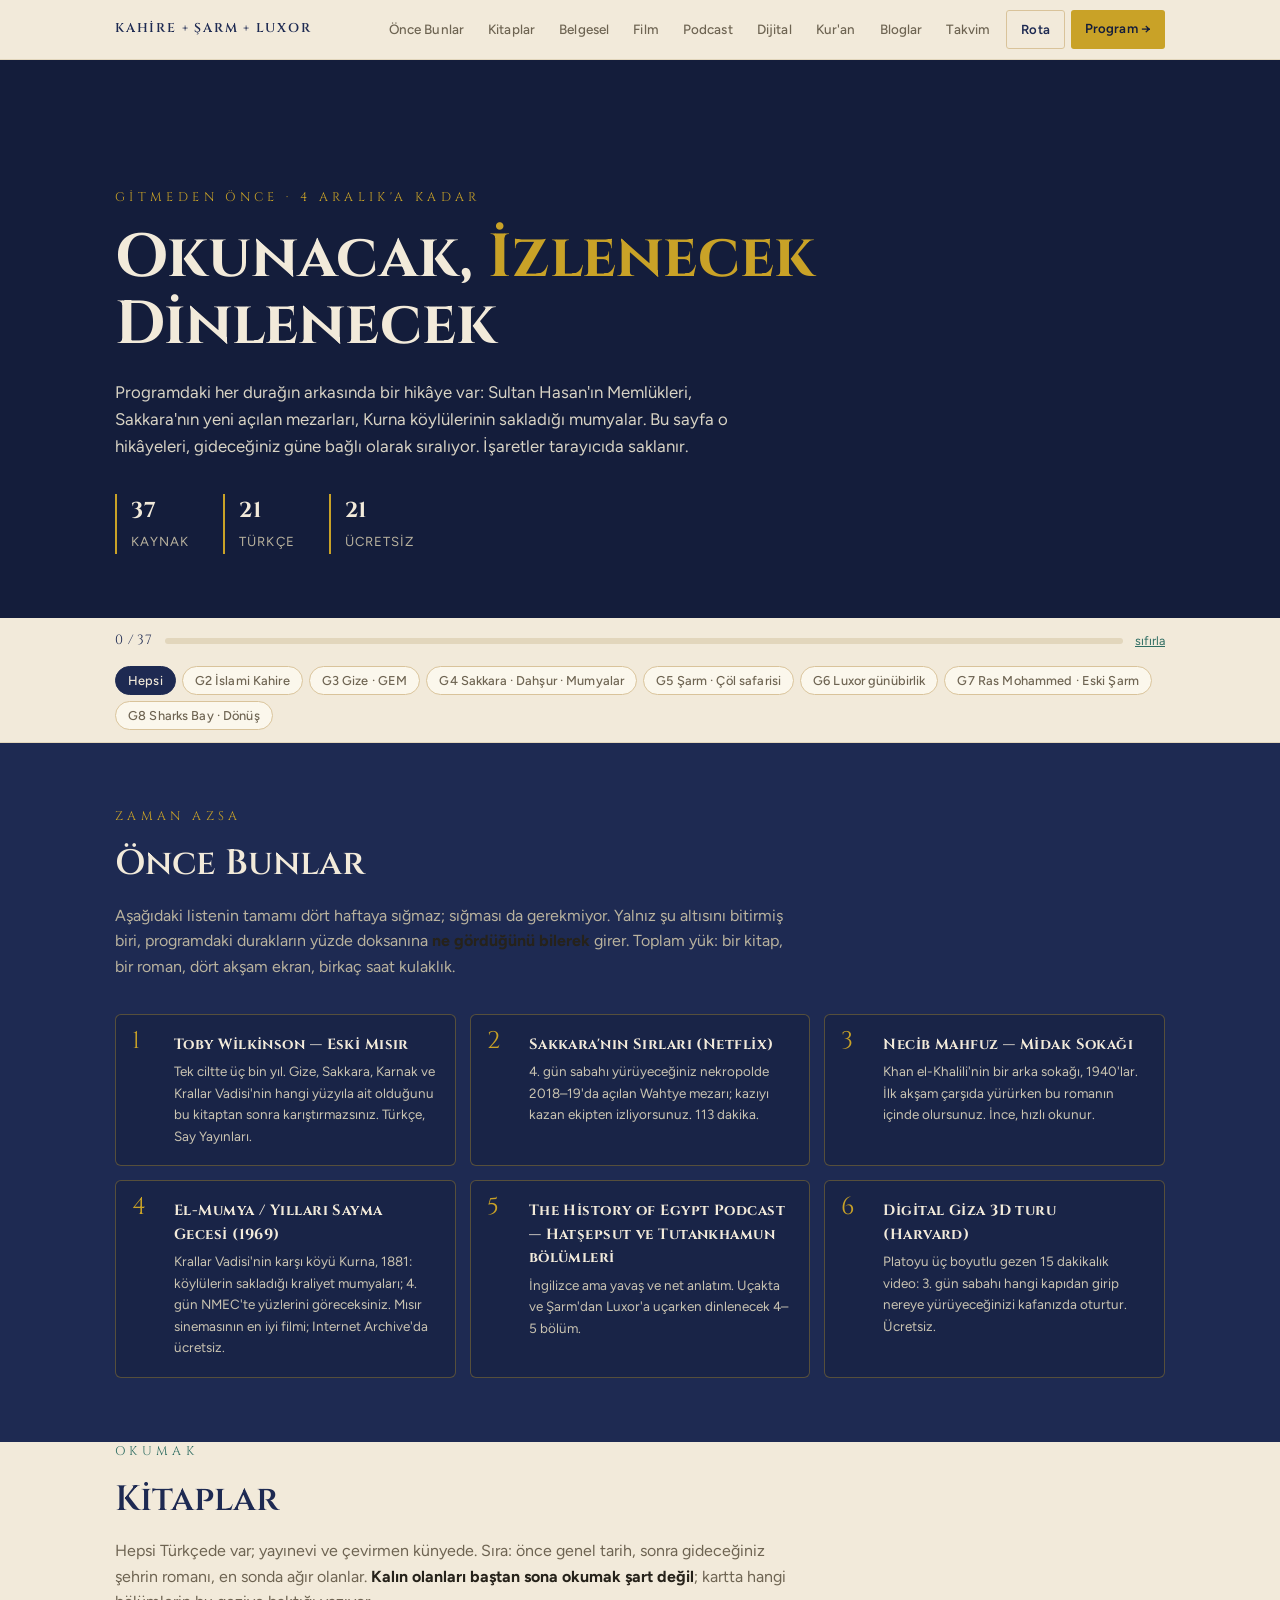
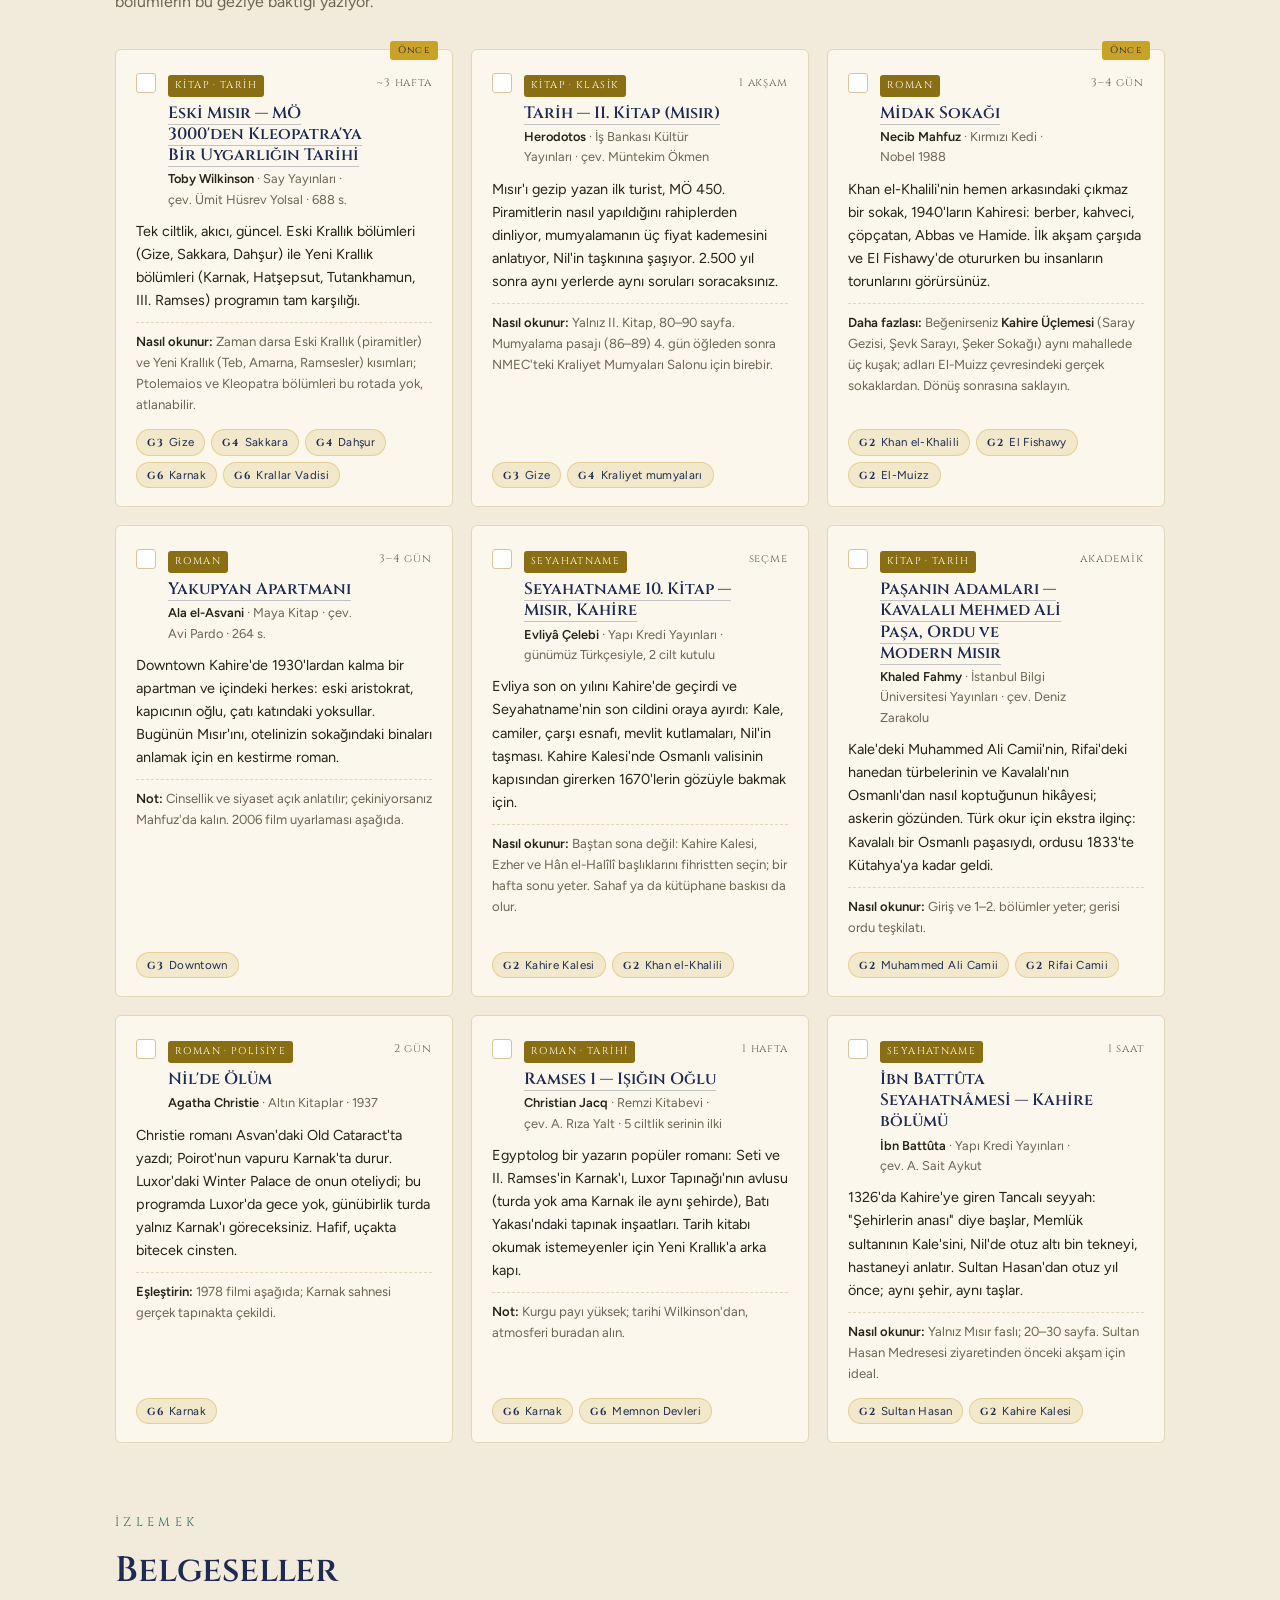
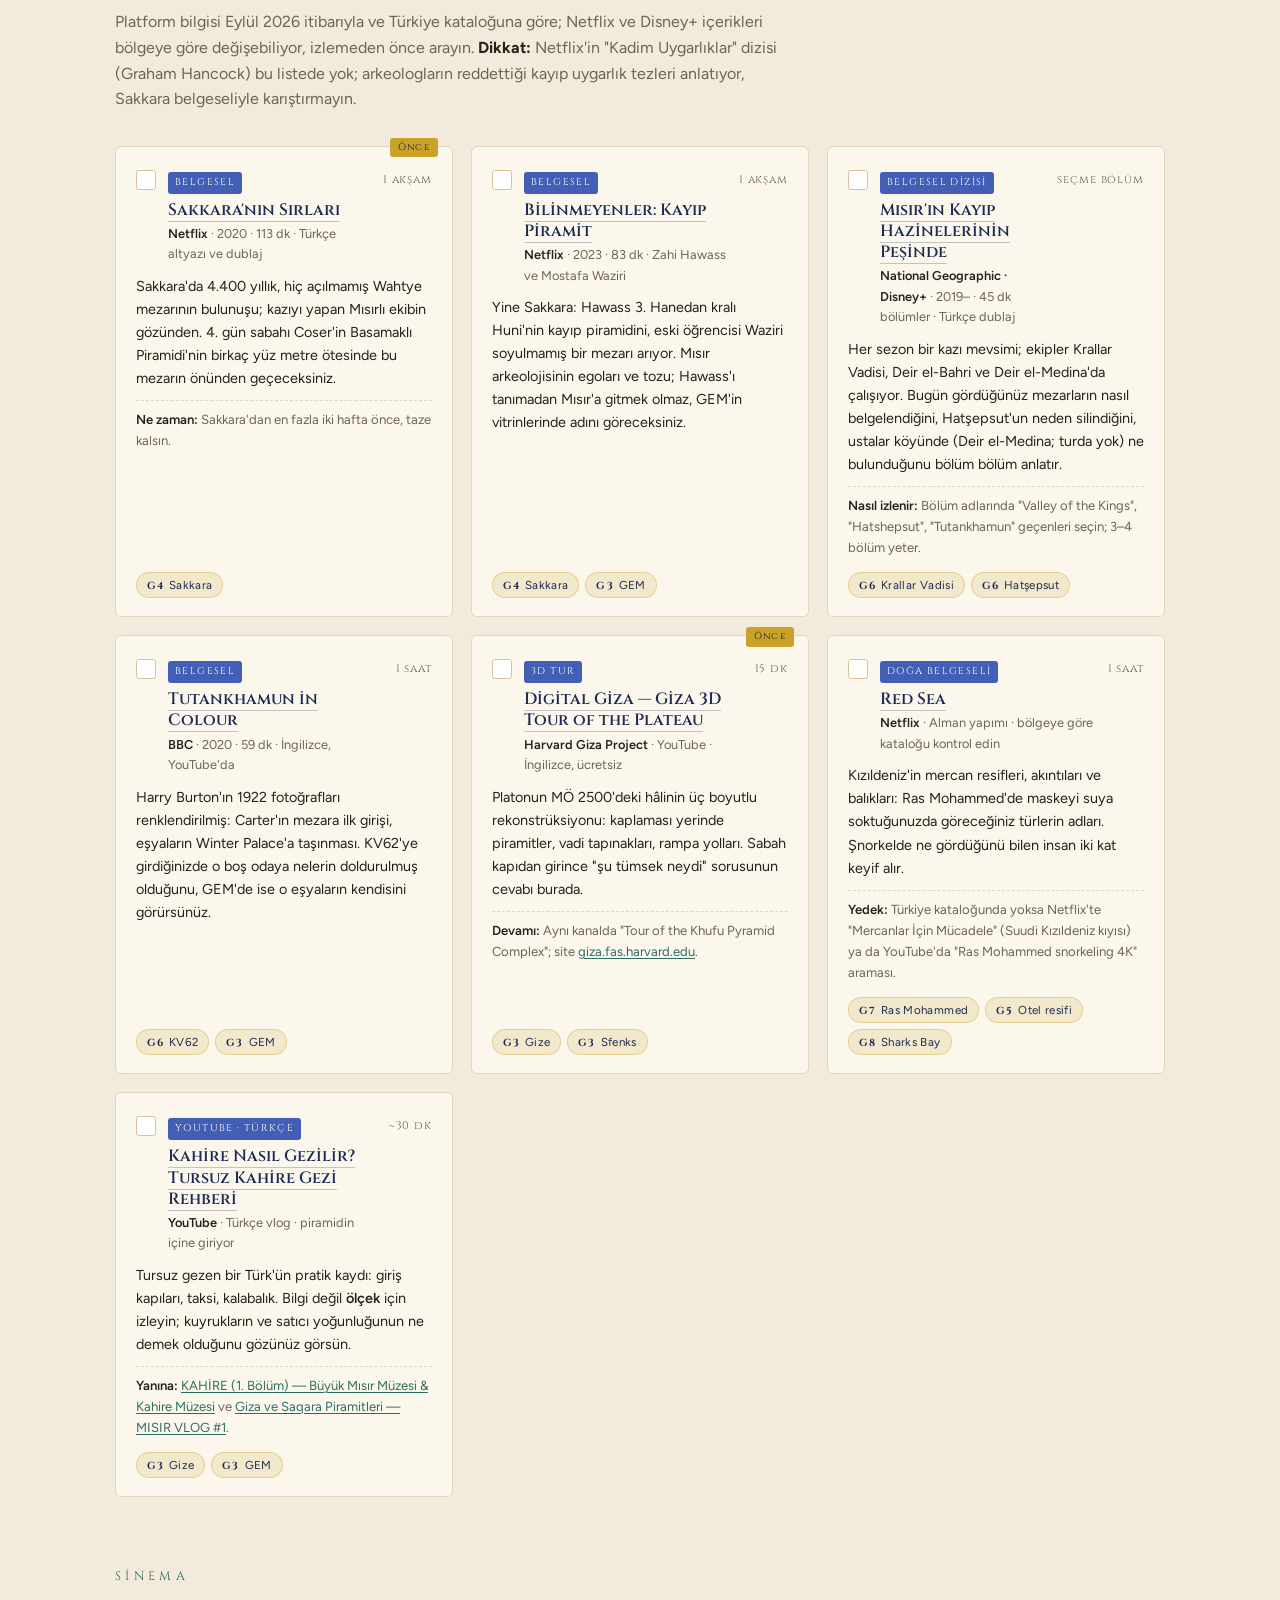
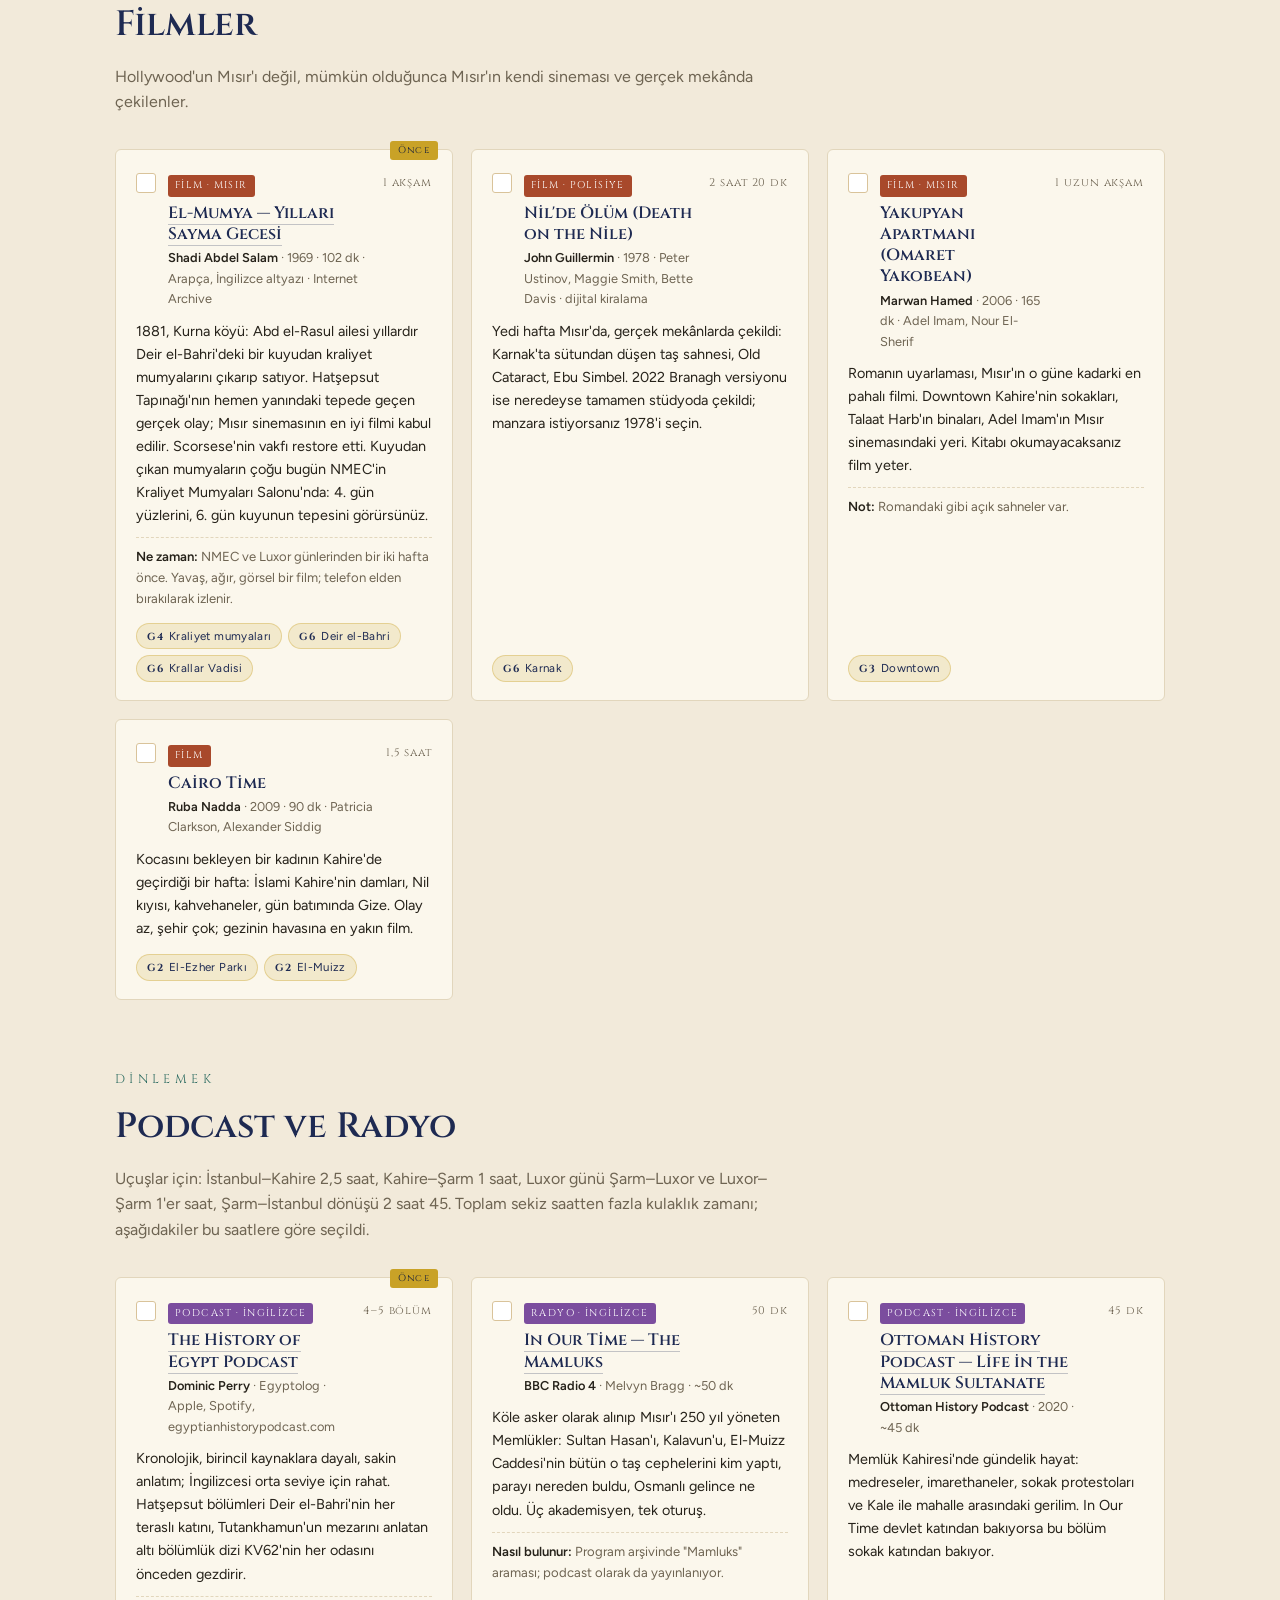
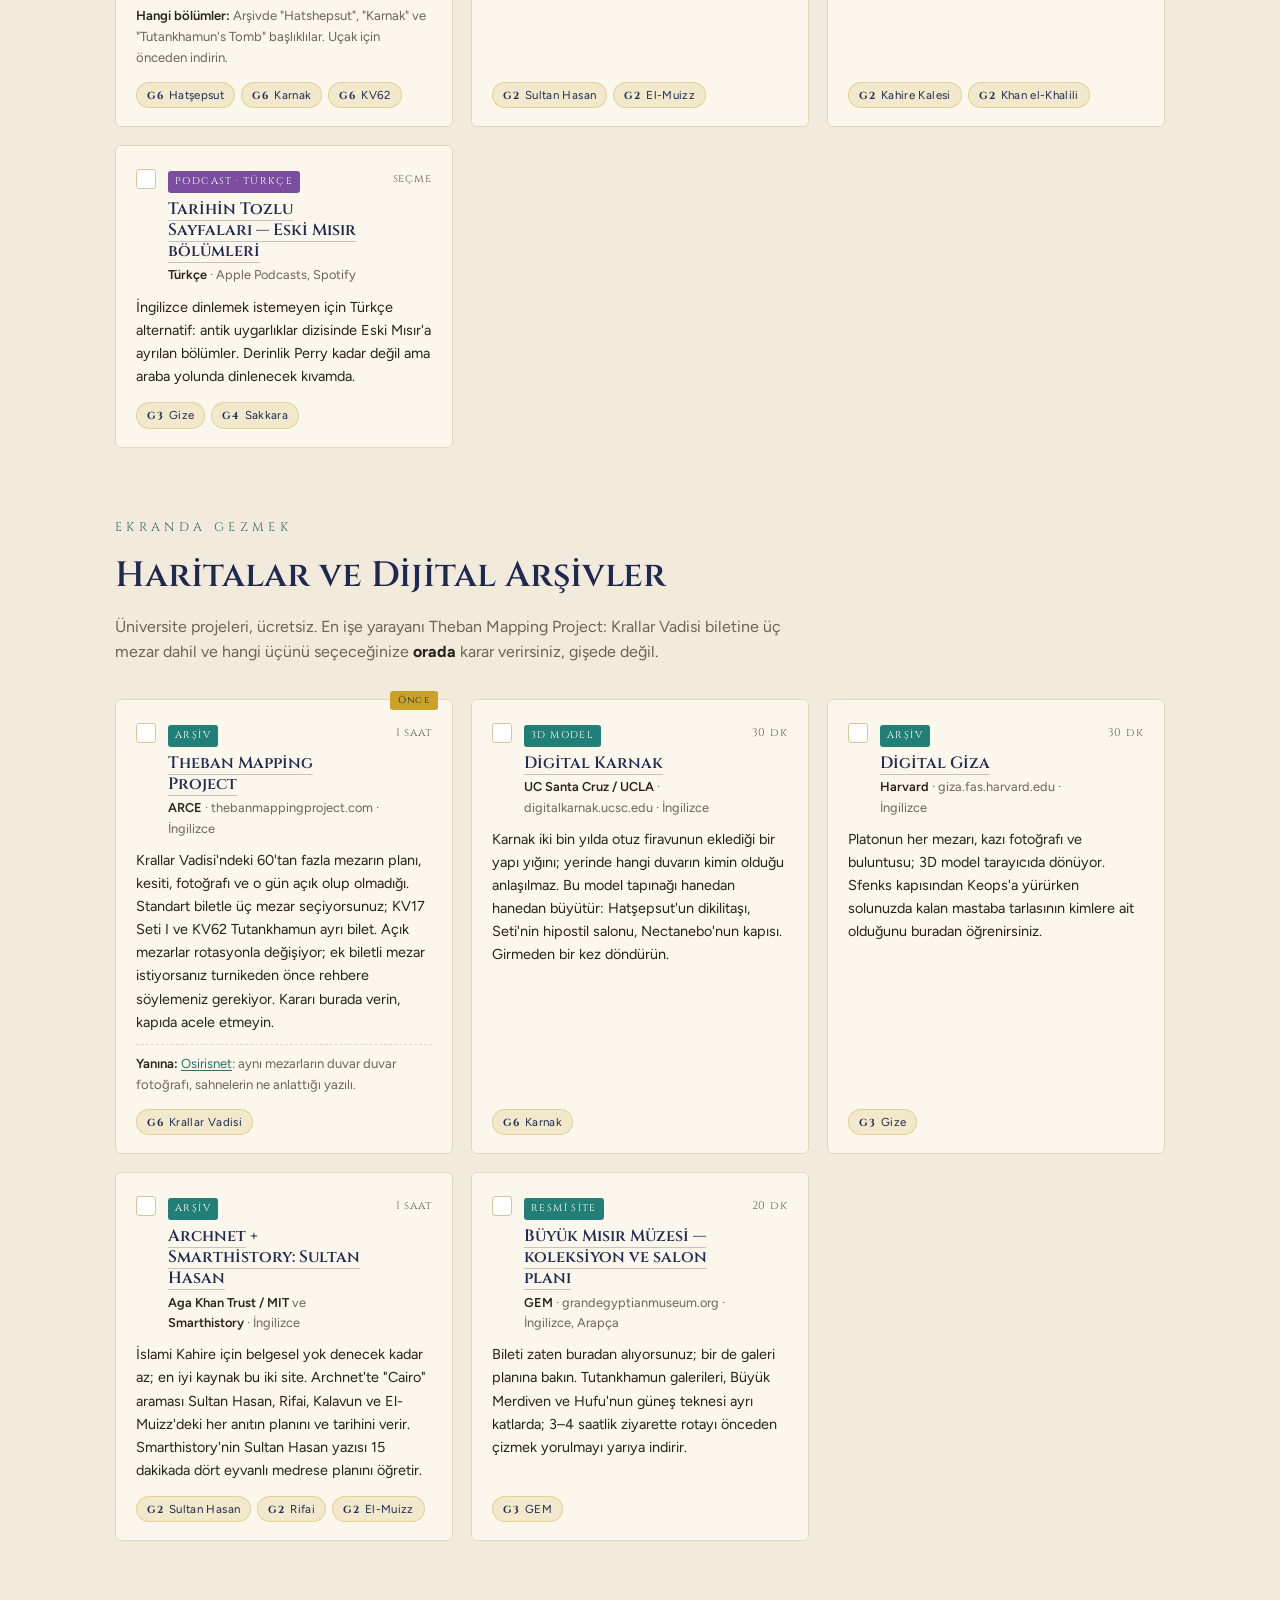
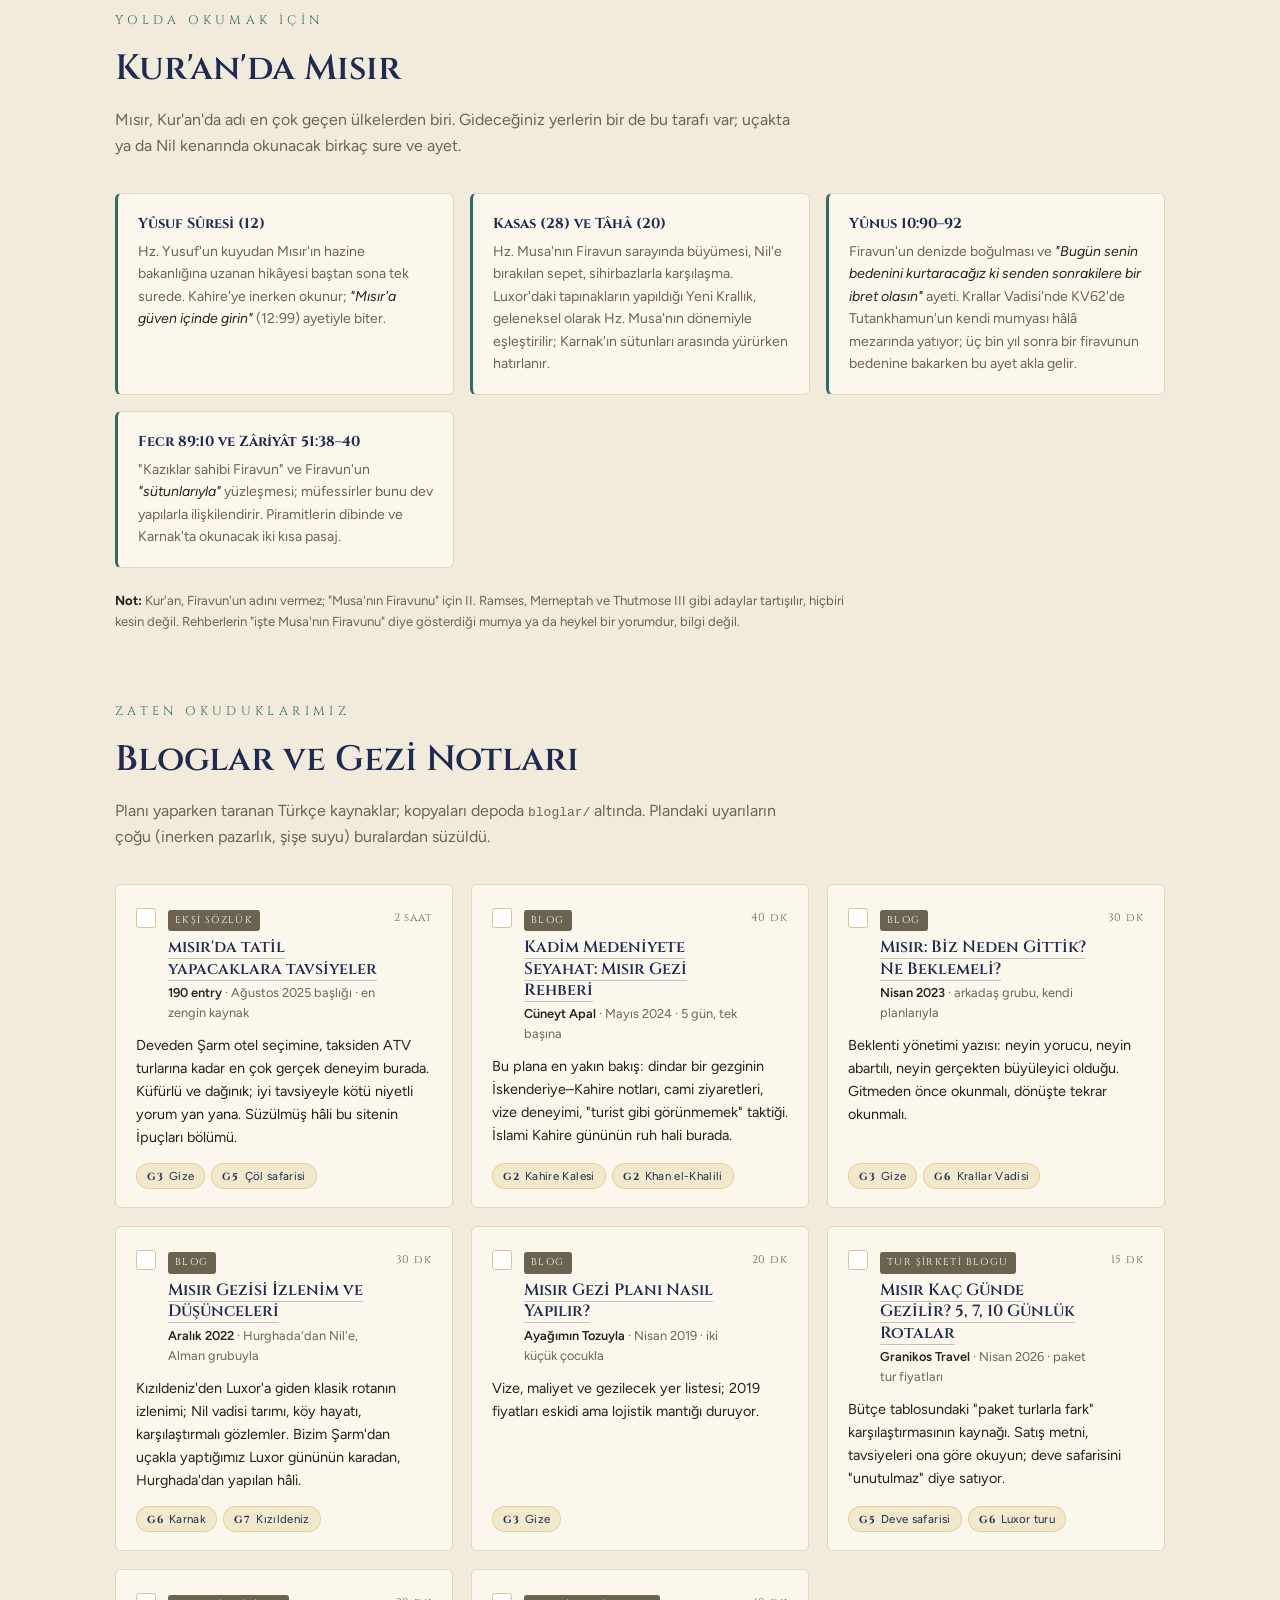
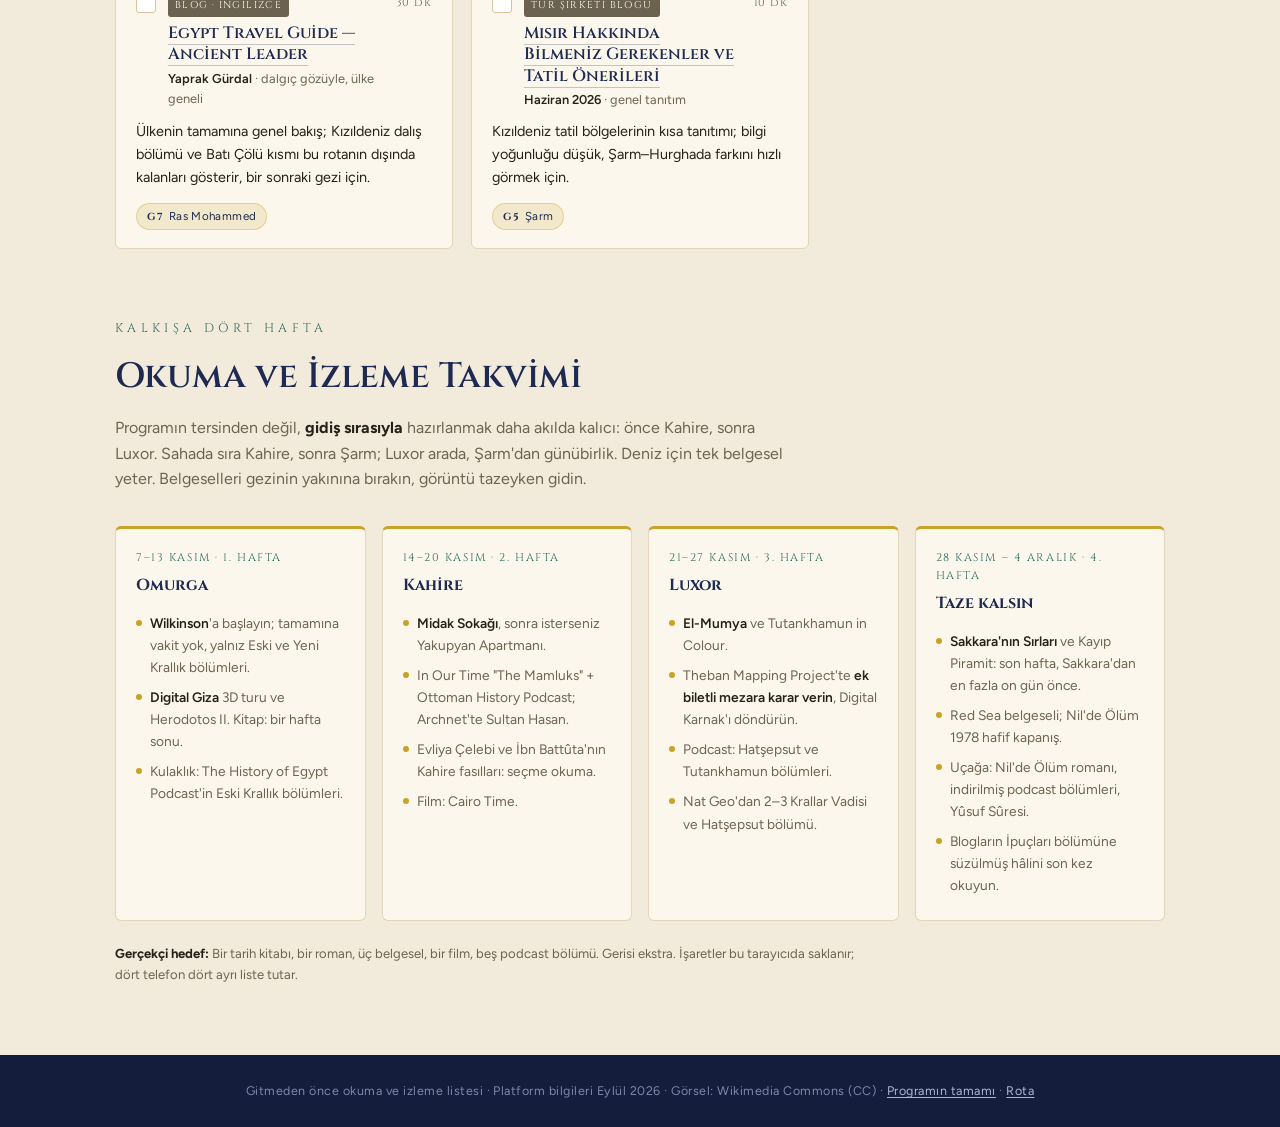
==== commit 0090c6ca: "Planı 4–11 Aralık, 4 kişi ve Şarm'dan günübirlik Luxor'a göre yeniden kur Tarihler 4–11 Aralık'a taş" ====
--- a/kaynaklar.html
+++ b/kaynaklar.html
@@ -3,8 +3,8 @@
 <head>
 <meta charset="UTF-8">
 <meta name="viewport" content="width=device-width, initial-scale=1.0">
-<title>Gitmeden Önce — Okunacak, İzlenecek · Kahire + Luxor + Şarm</title>
-<meta name="description" content="20–27 Kasım 2026 Mısır gezisi için okuma ve izleme listesi: kitaplar, belgeseller, filmler, podcastler ve dijital haritalar — her biri programdaki durağa bağlı.">
+<title>Gitmeden Önce — Okunacak, İzlenecek · Kahire + Şarm + Luxor</title>
+<meta name="description" content="4–11 Aralık 2026, dört kişilik Mısır gezisi için okuma ve izleme listesi: kitaplar, belgeseller, filmler, podcastler ve dijital haritalar — her biri programdaki durağa bağlı.">
 <link rel="preconnect" href="https://fonts.googleapis.com">
 <link rel="preconnect" href="https://fonts.gstatic.com" crossorigin>
 <link href="https://fonts.googleapis.com/css2?family=Cinzel:wght@500;600;700&family=Figtree:ital,wght@0,400;0,500;0,600;0,700;1,400&display=swap" rel="stylesheet">
@@ -29,7 +29,7 @@
   html{scroll-behavior:smooth}
   body{font-family:'Figtree',sans-serif;background:var(--limestone);color:var(--ink);line-height:1.6}
   img{display:block;max-width:100%}
-  a{color:var(--nile)}
+  a{color:var(--nile);text-decoration-thickness:1px;text-underline-offset:2px}
 
   /* ——— Üst çubuk ——— */
   .topnav{position:sticky;top:0;z-index:50;background:rgba(242,234,218,.94);backdrop-filter:blur(12px);border-bottom:1px solid #E2D6BC}
@@ -37,9 +37,9 @@
   .nav-brand{font-family:'Cinzel',serif;font-weight:600;font-size:.8rem;letter-spacing:.14em;color:var(--lapis);text-decoration:none;margin-right:auto;white-space:nowrap}
   .nav-links{display:flex;gap:4px;list-style:none;overflow-x:auto;scrollbar-width:none}
   .nav-links::-webkit-scrollbar{display:none}
-  .nav-link{display:block;font-family:'Cinzel',serif;font-size:.72rem;letter-spacing:.1em;color:var(--muted);text-decoration:none;padding:7px 10px;border-radius:3px;white-space:nowrap;transition:color .2s ease,background .2s ease}
+  .nav-link{display:block;font-family:'Figtree',sans-serif;font-weight:500;font-size:.84rem;letter-spacing:.01em;color:var(--muted);text-decoration:none;padding:7px 10px;border-radius:3px;white-space:nowrap;transition:color .2s ease,background .2s ease}
   .nav-link:hover{color:var(--lapis)}
-  .nav-map{font-family:'Cinzel',serif;font-size:.72rem;letter-spacing:.1em;color:var(--lapis-deep);background:var(--gold);padding:8px 14px;border-radius:3px;text-decoration:none;white-space:nowrap;transition:background .2s ease}
+  .nav-map{font-family:'Figtree',sans-serif;font-weight:600;font-size:.82rem;letter-spacing:.01em;color:var(--lapis-deep);background:var(--gold);padding:8px 14px;border-radius:3px;text-decoration:none;white-space:nowrap;transition:background .2s ease}
   .nav-map:hover{background:var(--sand)}
   .nav-cikis{display:flex;gap:6px;flex:0 0 auto}
   .nav-map.ikincil{background:transparent;color:var(--lapis);border:1px solid var(--sand)}
@@ -78,7 +78,7 @@
   .sayac{font-family:'Cinzel',serif;font-size:.84rem;letter-spacing:.06em;color:var(--lapis);white-space:nowrap}
   .sifirla{background:none;border:0;padding:0;color:var(--nile);cursor:pointer;font-size:.78rem;font-family:'Figtree',sans-serif;text-decoration:underline}
   .suzgec{display:flex;gap:6px;flex-wrap:wrap}
-  .cip{font-family:'Cinzel',serif;font-size:.68rem;letter-spacing:.1em;border:1px solid var(--sand);background:#FBF7EC;color:var(--muted);border-radius:999px;padding:6px 12px;cursor:pointer;transition:all .18s ease}
+  .cip{font-family:'Figtree',sans-serif;font-weight:500;font-size:.8rem;letter-spacing:.01em;white-space:nowrap;border:1px solid var(--sand);background:#FBF7EC;color:var(--muted);border-radius:999px;padding:6px 12px;cursor:pointer;transition:all .18s ease}
   .cip:hover{border-color:var(--gold);color:var(--lapis)}
   .cip[aria-pressed="true"]{background:var(--lapis);border-color:var(--lapis);color:var(--limestone)}
 
@@ -171,7 +171,7 @@
 
 <nav class="topnav" aria-label="Bölümler">
   <div class="topnav-inner">
-    <a class="nav-brand" href="./">KAHİRE + LUXOR + ŞARM</a>
+    <a class="nav-brand" href="./">KAHİRE + ŞARM + LUXOR</a>
     <ul class="nav-links">
       <li><a class="nav-link" href="#once">Önce Bunlar</a></li>
       <li><a class="nav-link" href="#kitaplar">Kitaplar</a></li>
@@ -193,7 +193,7 @@
 <header class="hero" id="top">
   <img class="wm" data-f='["Templo de Karnak, Luxor, Egipto, 2022-04-03, DD 168.jpg","Templo de Karnak, Luxor, Egipto, 2022-04-03, DD 146.jpg"]' data-w="1600" alt="Karnak Tapınağı, Hipostil Salonu">
   <div class="hero-inner">
-    <div class="eyebrow">Gitmeden Önce · 20 Kasım'a Kadar</div>
+    <div class="eyebrow">Gitmeden Önce · 4 Aralık'a Kadar</div>
     <h1>Okunacak, <em>İzlenecek</em><br>Dinlenecek</h1>
     <p>Programdaki her durağın arkasında bir hikâye var: Sultan Hasan'ın Memlükleri, Sakkara'nın yeni açılan mezarları, Kurna köylülerinin sakladığı mumyalar. Bu sayfa o hikâyeleri, gideceğiniz güne bağlı olarak sıralıyor. İşaretler tarayıcıda saklanır.</p>
     <div class="hero-stats">
@@ -215,11 +215,11 @@
       <button class="cip" type="button" data-gun="" aria-pressed="true">Hepsi</button>
       <button class="cip" type="button" data-gun="2" aria-pressed="false">G2 İslami Kahire</button>
       <button class="cip" type="button" data-gun="3" aria-pressed="false">G3 Gize · GEM</button>
-      <button class="cip" type="button" data-gun="4" aria-pressed="false">G4 Sakkara</button>
-      <button class="cip" type="button" data-gun="5" aria-pressed="false">G5 Karnak · Batı Yakası</button>
-      <button class="cip" type="button" data-gun="6" aria-pressed="false">G6 Luxor · Şarm</button>
-      <button class="cip" type="button" data-gun="7" aria-pressed="false">G7 Ras Mohammed</button>
-      <button class="cip" type="button" data-gun="8" aria-pressed="false">G8 Sina</button>
+      <button class="cip" type="button" data-gun="4" aria-pressed="false">G4 Sakkara · Dahşur · Mumyalar</button>
+      <button class="cip" type="button" data-gun="5" aria-pressed="false">G5 Şarm · Çöl safarisi</button>
+      <button class="cip" type="button" data-gun="6" aria-pressed="false">G6 Luxor günübirlik</button>
+      <button class="cip" type="button" data-gun="7" aria-pressed="false">G7 Ras Mohammed · Eski Şarm</button>
+      <button class="cip" type="button" data-gun="8" aria-pressed="false">G8 Sharks Bay · Dönüş</button>
     </div>
   </div>
 </div>
@@ -230,15 +230,15 @@
     <div class="sec-head">
       <div class="eyebrow">Zaman Azsa</div>
       <h2>Önce Bunlar</h2>
-      <p>Aşağıdaki listenin tamamı on bir haftaya sığmaz; sığması da gerekmiyor. Yalnız şu altısını bitirmiş biri, programdaki durakların yüzde doksanına <b>ne gördüğünü bilerek</b> girer. Toplam yük: bir kitap, bir roman, dört akşam ekran, birkaç saat kulaklık.</p>
+      <p>Aşağıdaki listenin tamamı dört haftaya sığmaz; sığması da gerekmiyor. Yalnız şu altısını bitirmiş biri, programdaki durakların yüzde doksanına <b>ne gördüğünü bilerek</b> girer. Toplam yük: bir kitap, bir roman, dört akşam ekran, birkaç saat kulaklık.</p>
     </div>
     <ol class="once-liste">
       <li><b>Toby Wilkinson — Eski Mısır</b><span>Tek ciltte üç bin yıl. Gize, Sakkara, Karnak ve Krallar Vadisi'nin hangi yüzyıla ait olduğunu bu kitaptan sonra karıştırmazsınız. Türkçe, Say Yayınları.</span></li>
-      <li><b>Sakkara'nın Sırları (Netflix)</b><span>3. gün sabahı yürüyeceğiniz nekropolde 2018–19'da açılan Wahtye mezarı; kazıyı kazan ekipten izliyorsunuz. 113 dakika.</span></li>
+      <li><b>Sakkara'nın Sırları (Netflix)</b><span>4. gün sabahı yürüyeceğiniz nekropolde 2018–19'da açılan Wahtye mezarı; kazıyı kazan ekipten izliyorsunuz. 113 dakika.</span></li>
       <li><b>Necib Mahfuz — Midak Sokağı</b><span>Khan el-Khalili'nin bir arka sokağı, 1940'lar. İlk akşam çarşıda yürürken bu romanın içinde olursunuz. İnce, hızlı okunur.</span></li>
-      <li><b>El-Mumya / Yılları Sayma Gecesi (1969)</b><span>Krallar Vadisi'nin karşı köyü Kurna, 1881: köylülerin sakladığı kraliyet mumyaları. Mısır sinemasının en iyi filmi; Internet Archive'da ücretsiz.</span></li>
-      <li><b>The History of Egypt Podcast — Hatşepsut ve Tutankhamun bölümleri</b><span>İngilizce ama yavaş ve net anlatım. Uçakta ve Luxor'a inerken dinlenecek 4–5 bölüm.</span></li>
-      <li><b>Digital Giza 3D turu (Harvard)</b><span>Platoyu üç boyutlu gezen 15 dakikalık video: 2. gün sabahı hangi kapıdan girip nereye yürüyeceğinizi kafanızda oturtur. Ücretsiz.</span></li>
+      <li><b>El-Mumya / Yılları Sayma Gecesi (1969)</b><span>Krallar Vadisi'nin karşı köyü Kurna, 1881: köylülerin sakladığı kraliyet mumyaları; 4. gün NMEC'te yüzlerini göreceksiniz. Mısır sinemasının en iyi filmi; Internet Archive'da ücretsiz.</span></li>
+      <li><b>The History of Egypt Podcast — Hatşepsut ve Tutankhamun bölümleri</b><span>İngilizce ama yavaş ve net anlatım. Uçakta ve Şarm'dan Luxor'a uçarken dinlenecek 4–5 bölüm.</span></li>
+      <li><b>Digital Giza 3D turu (Harvard)</b><span>Platoyu üç boyutlu gezen 15 dakikalık video: 3. gün sabahı hangi kapıdan girip nereye yürüyeceğinizi kafanızda oturtur. Ücretsiz.</span></li>
     </ol>
   </div>
 </section>
@@ -253,7 +253,7 @@
     </div>
     <div class="kartlar">
 
-      <article class="kart" data-id="wilkinson" data-gun="3 4 5" data-turkce="1">
+      <article class="kart" data-id="wilkinson" data-gun="3 4 6" data-turkce="1">
         <span class="oncelik">Önce</span>
         <div class="kart-ust">
           <input type="checkbox" aria-label="Eski Mısır — okundu">
@@ -264,12 +264,12 @@
           </div>
           <span class="sure">~3 hafta</span>
         </div>
-        <p class="neden">Tek ciltlik, akıcı, güncel. Eski Krallık bölümleri (Gize, Sakkara) ile Yeni Krallık bölümleri (Karnak, Hatşepsut, Tutankhamun, III. Ramses) programın tam karşılığı.</p>
+        <p class="neden">Tek ciltlik, akıcı, güncel. Eski Krallık bölümleri (Gize, Sakkara, Dahşur) ile Yeni Krallık bölümleri (Karnak, Hatşepsut, Tutankhamun, III. Ramses) programın tam karşılığı.</p>
         <p class="nasil"><b>Nasıl okunur:</b> Zaman darsa Eski Krallık (piramitler) ve Yeni Krallık (Teb, Amarna, Ramsesler) kısımları; Ptolemaios ve Kleopatra bölümleri bu rotada yok, atlanabilir.</p>
-        <div class="duraklar"><a class="durak" href="rota.html#durak-keops"><b>G2</b>Gize</a><a class="durak" href="rota.html#durak-sakkara"><b>G3</b>Sakkara</a><a class="durak" href="rota.html#durak-karnak"><b>G3</b>Karnak</a><a class="durak" href="rota.html#durak-krallar-vadisi"><b>G4</b>Krallar Vadisi</a></div>
-      </article>
-
-      <article class="kart" data-id="herodot" data-gun="3 6" data-turkce="1">
+        <div class="duraklar"><a class="durak" href="rota.html#durak-keops"><b>G3</b>Gize</a><a class="durak" href="rota.html#durak-sakkara"><b>G4</b>Sakkara</a><a class="durak" href="rota.html#durak-dahsur"><b>G4</b>Dahşur</a><a class="durak" href="rota.html#durak-karnak"><b>G6</b>Karnak</a><a class="durak" href="rota.html#durak-krallar-vadisi"><b>G6</b>Krallar Vadisi</a></div>
+      </article>
+
+      <article class="kart" data-id="herodot" data-gun="3 4" data-turkce="1">
         <div class="kart-ust">
           <input type="checkbox" aria-label="Herodotos Tarih — okundu">
           <div class="kart-baslik">
@@ -280,8 +280,8 @@
           <span class="sure">1 akşam</span>
         </div>
         <p class="neden">Mısır'ı gezip yazan ilk turist, MÖ 450. Piramitlerin nasıl yapıldığını rahiplerden dinliyor, mumyalamanın üç fiyat kademesini anlatıyor, Nil'in taşkınına şaşıyor. 2.500 yıl sonra aynı yerlerde aynı soruları soracaksınız.</p>
-        <p class="nasil"><b>Nasıl okunur:</b> Yalnız II. Kitap, 80–90 sayfa. Mumyalama pasajı (86–89) 5. gün sabahı Mumyalama Müzesi için birebir.</p>
-        <div class="duraklar"><a class="durak" href="rota.html#durak-keops"><b>G2</b>Gize</a><a class="durak" href="rota.html#durak-mumyalama"><b>G5</b>Mumyalama Müzesi</a></div>
+        <p class="nasil"><b>Nasıl okunur:</b> Yalnız II. Kitap, 80–90 sayfa. Mumyalama pasajı (86–89) 4. gün öğleden sonra NMEC'teki Kraliyet Mumyaları Salonu için birebir.</p>
+        <div class="duraklar"><a class="durak" href="rota.html#durak-keops"><b>G3</b>Gize</a><a class="durak" href="rota.html#durak-nmec"><b>G4</b>Kraliyet mumyaları</a></div>
       </article>
 
       <article class="kart" data-id="midak" data-gun="2" data-turkce="1">
@@ -297,7 +297,7 @@
         </div>
         <p class="neden">Khan el-Khalili'nin hemen arkasındaki çıkmaz bir sokak, 1940'ların Kahiresi: berber, kahveci, çöpçatan, Abbas ve Hamide. İlk akşam çarşıda ve El Fishawy'de otururken bu insanların torunlarını görürsünüz.</p>
         <p class="nasil"><b>Daha fazlası:</b> Beğenirseniz <b>Kahire Üçlemesi</b> (Saray Gezisi, Şevk Sarayı, Şeker Sokağı) aynı mahallede üç kuşak; adları El-Muizz çevresindeki gerçek sokaklardan. Dönüş sonrasına saklayın.</p>
-        <div class="duraklar"><a class="durak" href="rota.html#durak-khan"><b>G1</b>Khan el-Khalili</a><a class="durak" href="rota.html#durak-fishawy"><b>G1</b>El Fishawy</a><a class="durak" href="rota.html#durak-muizz"><b>G1</b>El-Muizz</a></div>
+        <div class="duraklar"><a class="durak" href="rota.html#durak-khan"><b>G2</b>Khan el-Khalili</a><a class="durak" href="rota.html#durak-fishawy"><b>G2</b>El Fishawy</a><a class="durak" href="rota.html#durak-muizz"><b>G2</b>El-Muizz</a></div>
       </article>
 
       <article class="kart" data-id="yakupyan" data-gun="2 3" data-turkce="1">
@@ -312,7 +312,7 @@
         </div>
         <p class="neden">Downtown Kahire'de 1930'lardan kalma bir apartman ve içindeki herkes: eski aristokrat, kapıcının oğlu, çatı katındaki yoksullar. Bugünün Mısır'ını, otelinizin sokağındaki binaları anlamak için en kestirme roman.</p>
         <p class="nasil"><b>Not:</b> Cinsellik ve siyaset açık anlatılır; çekiniyorsanız Mahfuz'da kalın. 2006 film uyarlaması aşağıda.</p>
-        <div class="duraklar"><a class="durak" href="rota.html#durak-abou-tarek"><b>G2</b>Downtown</a></div>
+        <div class="duraklar"><a class="durak" href="rota.html#durak-abou-tarek"><b>G3</b>Downtown</a></div>
       </article>
 
       <article class="kart" data-id="evliya" data-gun="2" data-turkce="1">
@@ -327,7 +327,7 @@
         </div>
         <p class="neden">Evliya son on yılını Kahire'de geçirdi ve Seyahatname'nin son cildini oraya ayırdı: Kale, camiler, çarşı esnafı, mevlit kutlamaları, Nil'in taşması. Kahire Kalesi'nde Osmanlı valisinin kapısından girerken 1670'lerin gözüyle bakmak için.</p>
         <p class="nasil"><b>Nasıl okunur:</b> Baştan sona değil: Kahire Kalesi, Ezher ve Hân el-Halîlî başlıklarını fihristten seçin; bir hafta sonu yeter. Sahaf ya da kütüphane baskısı da olur.</p>
-        <div class="duraklar"><a class="durak" href="rota.html#durak-kale"><b>G1</b>Kahire Kalesi</a><a class="durak" href="rota.html#durak-khan"><b>G1</b>Khan el-Khalili</a></div>
+        <div class="duraklar"><a class="durak" href="rota.html#durak-kale"><b>G2</b>Kahire Kalesi</a><a class="durak" href="rota.html#durak-khan"><b>G2</b>Khan el-Khalili</a></div>
       </article>
 
       <article class="kart" data-id="fahmy" data-gun="2" data-turkce="1">
@@ -342,10 +342,10 @@
         </div>
         <p class="neden">Kale'deki Muhammed Ali Camii'nin, Rifai'deki hanedan türbelerinin ve Kavalalı'nın Osmanlı'dan nasıl koptuğunun hikâyesi; askerin gözünden. Türk okur için ekstra ilginç: Kavalalı bir Osmanlı paşasıydı, ordusu 1833'te Kütahya'ya kadar geldi.</p>
         <p class="nasil"><b>Nasıl okunur:</b> Giriş ve 1–2. bölümler yeter; gerisi ordu teşkilatı.</p>
-        <div class="duraklar"><a class="durak" href="rota.html#durak-kale"><b>G1</b>Muhammed Ali Camii</a><a class="durak" href="rota.html#durak-rifai"><b>G1</b>Rifai Camii</a></div>
-      </article>
-
-      <article class="kart" data-id="christie" data-gun="4" data-turkce="1">
+        <div class="duraklar"><a class="durak" href="rota.html#durak-kale"><b>G2</b>Muhammed Ali Camii</a><a class="durak" href="rota.html#durak-rifai"><b>G2</b>Rifai Camii</a></div>
+      </article>
+
+      <article class="kart" data-id="christie" data-gun="6" data-turkce="1">
         <div class="kart-ust">
           <input type="checkbox" aria-label="Nil'de Ölüm — okundu">
           <div class="kart-baslik">
@@ -355,12 +355,12 @@
           </div>
           <span class="sure">2 gün</span>
         </div>
-        <p class="neden">Christie romanı Asvan'daki Old Cataract'ta yazdı; Poirot'nun vapuru Karnak'ta durur. Luxor'da Winter Palace'a yükseltme yaparsanız Christie'nin oteli orası. Hafif, uçakta bitecek cinsten.</p>
+        <p class="neden">Christie romanı Asvan'daki Old Cataract'ta yazdı; Poirot'nun vapuru Karnak'ta durur. Luxor'daki Winter Palace de onun oteliydi; bu programda Luxor'da gece yok, günübirlik turda yalnız Karnak'ı göreceksiniz. Hafif, uçakta bitecek cinsten.</p>
         <p class="nasil"><b>Eşleştirin:</b> 1978 filmi aşağıda; Karnak sahnesi gerçek tapınakta çekildi.</p>
-        <div class="duraklar"><a class="durak" href="rota.html#durak-karnak"><b>G3</b>Karnak</a><a class="durak" href="rota.html#durak-luxor-tapinak"><b>G3</b>Luxor Tapınağı</a></div>
-      </article>
-
-      <article class="kart" data-id="jacq" data-gun="4 5" data-turkce="1">
+        <div class="duraklar"><a class="durak" href="rota.html#durak-karnak"><b>G6</b>Karnak</a></div>
+      </article>
+
+      <article class="kart" data-id="jacq" data-gun="6" data-turkce="1">
         <div class="kart-ust">
           <input type="checkbox" aria-label="Ramses: Işığın Oğlu — okundu">
           <div class="kart-baslik">
@@ -370,9 +370,9 @@
           </div>
           <span class="sure">1 hafta</span>
         </div>
-        <p class="neden">Egyptolog bir yazarın popüler romanı: Seti ve II. Ramses'in Karnak'ı, Luxor Tapınağı'nın avlusu, Batı Yakası'ndaki tapınak inşaatları. Tarih kitabı okumak istemeyenler için Yeni Krallık'a arka kapı.</p>
+        <p class="neden">Egyptolog bir yazarın popüler romanı: Seti ve II. Ramses'in Karnak'ı, Luxor Tapınağı'nın avlusu (turda yok ama Karnak ile aynı şehirde), Batı Yakası'ndaki tapınak inşaatları. Tarih kitabı okumak istemeyenler için Yeni Krallık'a arka kapı.</p>
         <p class="nasil"><b>Not:</b> Kurgu payı yüksek; tarihi Wilkinson'dan, atmosferi buradan alın.</p>
-        <div class="duraklar"><a class="durak" href="rota.html#durak-karnak"><b>G3</b>Karnak</a><a class="durak" href="rota.html#durak-medinet-habu"><b>G4</b>Medinet Habu</a></div>
+        <div class="duraklar"><a class="durak" href="rota.html#durak-karnak"><b>G6</b>Karnak</a><a class="durak" href="rota.html#durak-memnon"><b>G6</b>Memnon Devleri</a></div>
       </article>
 
       <article class="kart" data-id="battuta" data-gun="2" data-turkce="1">
@@ -387,7 +387,7 @@
         </div>
         <p class="neden">1326'da Kahire'ye giren Tancalı seyyah: "Şehirlerin anası" diye başlar, Memlük sultanının Kale'sini, Nil'de otuz altı bin tekneyi, hastaneyi anlatır. Sultan Hasan'dan otuz yıl önce; aynı şehir, aynı taşlar.</p>
         <p class="nasil"><b>Nasıl okunur:</b> Yalnız Mısır faslı; 20–30 sayfa. Sultan Hasan Medresesi ziyaretinden önceki akşam için ideal.</p>
-        <div class="duraklar"><a class="durak" href="rota.html#durak-sultan-hasan"><b>G1</b>Sultan Hasan</a><a class="durak" href="rota.html#durak-kale"><b>G1</b>Kahire Kalesi</a></div>
+        <div class="duraklar"><a class="durak" href="rota.html#durak-sultan-hasan"><b>G2</b>Sultan Hasan</a><a class="durak" href="rota.html#durak-kale"><b>G2</b>Kahire Kalesi</a></div>
       </article>
 
     </div>
@@ -415,9 +415,9 @@
           </div>
           <span class="sure">1 akşam</span>
         </div>
-        <p class="neden">Sakkara'da 4.400 yıllık, hiç açılmamış Wahtye mezarının bulunuşu; kazıyı yapan Mısırlı ekibin gözünden. 3. gün sabahı Coser'in Basamaklı Piramidi'nin birkaç yüz metre ötesinde bu mezarın önünden geçeceksiniz.</p>
+        <p class="neden">Sakkara'da 4.400 yıllık, hiç açılmamış Wahtye mezarının bulunuşu; kazıyı yapan Mısırlı ekibin gözünden. 4. gün sabahı Coser'in Basamaklı Piramidi'nin birkaç yüz metre ötesinde bu mezarın önünden geçeceksiniz.</p>
         <p class="nasil"><b>Ne zaman:</b> Sakkara'dan en fazla iki hafta önce, taze kalsın.</p>
-        <div class="duraklar"><a class="durak" href="rota.html#durak-sakkara"><b>G3</b>Sakkara</a></div>
+        <div class="duraklar"><a class="durak" href="rota.html#durak-sakkara"><b>G4</b>Sakkara</a></div>
       </article>
 
       <article class="kart" data-id="kayip-piramit" data-gun="4" data-turkce="1">
@@ -431,10 +431,10 @@
           <span class="sure">1 akşam</span>
         </div>
         <p class="neden">Yine Sakkara: Hawass 3. Hanedan kralı Huni'nin kayıp piramidini, eski öğrencisi Waziri soyulmamış bir mezarı arıyor. Mısır arkeolojisinin egoları ve tozu; Hawass'ı tanımadan Mısır'a gitmek olmaz, GEM'in vitrinlerinde adını göreceksiniz.</p>
-        <div class="duraklar"><a class="durak" href="rota.html#durak-sakkara"><b>G3</b>Sakkara</a><a class="durak" href="rota.html#durak-gem"><b>G2</b>GEM</a></div>
-      </article>
-
-      <article class="kart" data-id="natgeo" data-gun="5" data-turkce="1">
+        <div class="duraklar"><a class="durak" href="rota.html#durak-sakkara"><b>G4</b>Sakkara</a><a class="durak" href="rota.html#durak-gem"><b>G3</b>GEM</a></div>
+      </article>
+
+      <article class="kart" data-id="natgeo" data-gun="6" data-turkce="1">
         <div class="kart-ust">
           <input type="checkbox" aria-label="Mısır'ın Kayıp Hazinelerinin Peşinde — izlendi">
           <div class="kart-baslik">
@@ -444,12 +444,12 @@
           </div>
           <span class="sure">seçme bölüm</span>
         </div>
-        <p class="neden">Her sezon bir kazı mevsimi; ekipler Krallar Vadisi, Deir el-Bahri ve Deir el-Medina'da çalışıyor. Bugün gördüğünüz mezarların nasıl belgelendiğini, Hatşepsut'un neden silindiğini, ustalar köyünde ne bulunduğunu bölüm bölüm anlatır.</p>
+        <p class="neden">Her sezon bir kazı mevsimi; ekipler Krallar Vadisi, Deir el-Bahri ve Deir el-Medina'da çalışıyor. Bugün gördüğünüz mezarların nasıl belgelendiğini, Hatşepsut'un neden silindiğini, ustalar köyünde (Deir el-Medina; turda yok) ne bulunduğunu bölüm bölüm anlatır.</p>
         <p class="nasil"><b>Nasıl izlenir:</b> Bölüm adlarında "Valley of the Kings", "Hatshepsut", "Tutankhamun" geçenleri seçin; 3–4 bölüm yeter.</p>
-        <div class="duraklar"><a class="durak" href="rota.html#durak-krallar-vadisi"><b>G4</b>Krallar Vadisi</a><a class="durak" href="rota.html#durak-hatsepsut"><b>G4</b>Hatşepsut</a><a class="durak" href="rota.html#durak-deir-el-medina"><b>G4</b>Deir el-Medina</a></div>
-      </article>
-
-      <article class="kart" data-id="tut-colour" data-gun="3 5" data-ucretsiz="1">
+        <div class="duraklar"><a class="durak" href="rota.html#durak-krallar-vadisi"><b>G6</b>Krallar Vadisi</a><a class="durak" href="rota.html#durak-hatsepsut"><b>G6</b>Hatşepsut</a></div>
+      </article>
+
+      <article class="kart" data-id="tut-colour" data-gun="3 6" data-ucretsiz="1">
         <div class="kart-ust">
           <input type="checkbox" aria-label="Tutankhamun in Colour — izlendi">
           <div class="kart-baslik">
@@ -460,7 +460,7 @@
           <span class="sure">1 saat</span>
         </div>
         <p class="neden">Harry Burton'ın 1922 fotoğrafları renklendirilmiş: Carter'ın mezara ilk girişi, eşyaların Winter Palace'a taşınması. KV62'ye girdiğinizde o boş odaya nelerin doldurulmuş olduğunu, GEM'de ise o eşyaların kendisini görürsünüz.</p>
-        <div class="duraklar"><a class="durak" href="rota.html#durak-krallar-vadisi"><b>G4</b>KV62</a><a class="durak" href="rota.html#durak-gem"><b>G2</b>GEM</a></div>
+        <div class="duraklar"><a class="durak" href="rota.html#durak-krallar-vadisi"><b>G6</b>KV62</a><a class="durak" href="rota.html#durak-gem"><b>G3</b>GEM</a></div>
       </article>
 
       <article class="kart" data-id="giza3d" data-gun="3" data-ucretsiz="1">
@@ -476,10 +476,10 @@
         </div>
         <p class="neden">Platonun MÖ 2500'deki hâlinin üç boyutlu rekonstrüksiyonu: kaplaması yerinde piramitler, vadi tapınakları, rampa yolları. Sabah kapıdan girince "şu tümsek neydi" sorusunun cevabı burada.</p>
         <p class="nasil"><b>Devamı:</b> Aynı kanalda "Tour of the Khufu Pyramid Complex"; site <a href="https://giza.fas.harvard.edu/" target="_blank" rel="noopener">giza.fas.harvard.edu</a>.</p>
-        <div class="duraklar"><a class="durak" href="rota.html#durak-keops"><b>G2</b>Gize</a><a class="durak" href="rota.html#durak-sfenks"><b>G2</b>Sfenks</a></div>
-      </article>
-
-      <article class="kart" data-id="redsea" data-gun="7">
+        <div class="duraklar"><a class="durak" href="rota.html#durak-keops"><b>G3</b>Gize</a><a class="durak" href="rota.html#durak-sfenks"><b>G3</b>Sfenks</a></div>
+      </article>
+
+      <article class="kart" data-id="redsea" data-gun="5 7 8">
         <div class="kart-ust">
           <input type="checkbox" aria-label="Red Sea belgeseli — izlendi">
           <div class="kart-baslik">
@@ -491,7 +491,7 @@
         </div>
         <p class="neden">Kızıldeniz'in mercan resifleri, akıntıları ve balıkları: Ras Mohammed'de maskeyi suya soktuğunuzda göreceğiniz türlerin adları. Şnorkelde ne gördüğünü bilen insan iki kat keyif alır.</p>
         <p class="nasil"><b>Yedek:</b> Türkiye kataloğunda yoksa Netflix'te "Mercanlar İçin Mücadele" (Suudi Kızıldeniz kıyısı) ya da YouTube'da "Ras Mohammed snorkeling 4K" araması.</p>
-        <div class="duraklar"><a class="durak" href="rota.html#durak-ras-mohammed"><b>G6</b>Ras Mohammed</a></div>
+        <div class="duraklar"><a class="durak" href="rota.html#durak-ras-mohammed"><b>G7</b>Ras Mohammed</a><a class="durak" href="rota.html#durak-otel-resif"><b>G5</b>Otel resifi</a><a class="durak" href="rota.html#durak-sharks-bay"><b>G8</b>Sharks Bay</a></div>
       </article>
 
       <article class="kart" data-id="vlog-kahire" data-gun="2 3" data-turkce="1" data-ucretsiz="1">
@@ -506,7 +506,7 @@
         </div>
         <p class="neden">Tursuz gezen bir Türk'ün pratik kaydı: giriş kapıları, taksi, kalabalık. Bilgi değil <b>ölçek</b> için izleyin; kuyrukların ve satıcı yoğunluğunun ne demek olduğunu gözünüz görsün.</p>
         <p class="nasil"><b>Yanına:</b> <a href="https://www.youtube.com/watch?v=cbSPfKPIwCY" target="_blank" rel="noopener">KAHİRE (1. Bölüm) — Büyük Mısır Müzesi &amp; Kahire Müzesi</a> ve <a href="https://www.youtube.com/watch?v=fBQ7f75dguU" target="_blank" rel="noopener">Giza ve Saqara Piramitleri — MISIR VLOG #1</a>.</p>
-        <div class="duraklar"><a class="durak" href="rota.html#durak-keops"><b>G2</b>Gize</a><a class="durak" href="rota.html#durak-gem"><b>G2</b>GEM</a></div>
+        <div class="duraklar"><a class="durak" href="rota.html#durak-keops"><b>G3</b>Gize</a><a class="durak" href="rota.html#durak-gem"><b>G3</b>GEM</a></div>
       </article>
 
     </div>
@@ -523,7 +523,7 @@
     </div>
     <div class="kartlar">
 
-      <article class="kart" data-id="mumya" data-gun="5" data-ucretsiz="1">
+      <article class="kart" data-id="mumya" data-gun="4 6" data-ucretsiz="1">
         <span class="oncelik">Önce</span>
         <div class="kart-ust">
           <input type="checkbox" aria-label="El-Mumya — izlendi">
@@ -534,12 +534,12 @@
           </div>
           <span class="sure">1 akşam</span>
         </div>
-        <p class="neden">1881, Kurna köyü: Abd el-Rasul ailesi yıllardır Deir el-Bahri'deki bir kuyudan kraliyet mumyalarını çıkarıp satıyor. Hatşepsut Tapınağı'nın hemen yanındaki tepede geçen gerçek olay; Mısır sinemasının en iyi filmi kabul edilir. Scorsese'nin vakfı restore etti.</p>
-        <p class="nasil"><b>Ne zaman:</b> Batı Yakası gününden bir iki hafta önce. Yavaş, ağır, görsel bir film; telefon elden bırakılarak izlenir.</p>
-        <div class="duraklar"><a class="durak" href="rota.html#durak-hatsepsut"><b>G4</b>Deir el-Bahri</a><a class="durak" href="rota.html#durak-krallar-vadisi"><b>G4</b>Krallar Vadisi</a></div>
-      </article>
-
-      <article class="kart" data-id="nil-1978" data-gun="4">
+        <p class="neden">1881, Kurna köyü: Abd el-Rasul ailesi yıllardır Deir el-Bahri'deki bir kuyudan kraliyet mumyalarını çıkarıp satıyor. Hatşepsut Tapınağı'nın hemen yanındaki tepede geçen gerçek olay; Mısır sinemasının en iyi filmi kabul edilir. Scorsese'nin vakfı restore etti. Kuyudan çıkan mumyaların çoğu bugün NMEC'in Kraliyet Mumyaları Salonu'nda: 4. gün yüzlerini, 6. gün kuyunun tepesini görürsünüz.</p>
+        <p class="nasil"><b>Ne zaman:</b> NMEC ve Luxor günlerinden bir iki hafta önce. Yavaş, ağır, görsel bir film; telefon elden bırakılarak izlenir.</p>
+        <div class="duraklar"><a class="durak" href="rota.html#durak-nmec"><b>G4</b>Kraliyet mumyaları</a><a class="durak" href="rota.html#durak-hatsepsut"><b>G6</b>Deir el-Bahri</a><a class="durak" href="rota.html#durak-krallar-vadisi"><b>G6</b>Krallar Vadisi</a></div>
+      </article>
+
+      <article class="kart" data-id="nil-1978" data-gun="6">
         <div class="kart-ust">
           <input type="checkbox" aria-label="Nil'de Ölüm 1978 — izlendi">
           <div class="kart-baslik">
@@ -550,7 +550,7 @@
           <span class="sure">2 saat 20 dk</span>
         </div>
         <p class="neden">Yedi hafta Mısır'da, gerçek mekânlarda çekildi: Karnak'ta sütundan düşen taş sahnesi, Old Cataract, Ebu Simbel. 2022 Branagh versiyonu ise neredeyse tamamen stüdyoda çekildi; manzara istiyorsanız 1978'i seçin.</p>
-        <div class="duraklar"><a class="durak" href="rota.html#durak-karnak"><b>G3</b>Karnak</a></div>
+        <div class="duraklar"><a class="durak" href="rota.html#durak-karnak"><b>G6</b>Karnak</a></div>
       </article>
 
       <article class="kart" data-id="yakupyan-film" data-gun="2 3">
@@ -565,7 +565,7 @@
         </div>
         <p class="neden">Romanın uyarlaması, Mısır'ın o güne kadarki en pahalı filmi. Downtown Kahire'nin sokakları, Talaat Harb'ın binaları, Adel Imam'ın Mısır sinemasındaki yeri. Kitabı okumayacaksanız film yeter.</p>
         <p class="nasil"><b>Not:</b> Romandaki gibi açık sahneler var.</p>
-        <div class="duraklar"><a class="durak" href="rota.html#durak-abou-tarek"><b>G2</b>Downtown</a></div>
+        <div class="duraklar"><a class="durak" href="rota.html#durak-abou-tarek"><b>G3</b>Downtown</a></div>
       </article>
 
       <article class="kart" data-id="cairo-time" data-gun="2">
@@ -579,7 +579,7 @@
           <span class="sure">1,5 saat</span>
         </div>
         <p class="neden">Kocasını bekleyen bir kadının Kahire'de geçirdiği bir hafta: İslami Kahire'nin damları, Nil kıyısı, kahvehaneler, gün batımında Gize. Olay az, şehir çok; gezinin havasına en yakın film.</p>
-        <div class="duraklar"><a class="durak" href="rota.html#durak-ezher-parki"><b>G1</b>El-Ezher Parkı</a><a class="durak" href="rota.html#durak-muizz"><b>G1</b>El-Muizz</a></div>
+        <div class="duraklar"><a class="durak" href="rota.html#durak-ezher-parki"><b>G2</b>El-Ezher Parkı</a><a class="durak" href="rota.html#durak-muizz"><b>G2</b>El-Muizz</a></div>
       </article>
 
     </div>
@@ -592,11 +592,11 @@
     <div class="sec-head">
       <div class="eyebrow">Dinlemek</div>
       <h2>Podcast ve Radyo</h2>
-      <p>Uçuşlar için: İstanbul–Kahire 2 saat 15, Kahire–Luxor 1 saat, Luxor–Şarm 1 saat, dönüş 3 saat. Toplam yedi saatten fazla kulaklık zamanı; aşağıdakiler bu saatlere göre seçildi.</p>
+      <p>Uçuşlar için: İstanbul–Kahire 2,5 saat, Kahire–Şarm 1 saat, Luxor günü Şarm–Luxor ve Luxor–Şarm 1'er saat, Şarm–İstanbul dönüşü 2 saat 45. Toplam sekiz saatten fazla kulaklık zamanı; aşağıdakiler bu saatlere göre seçildi.</p>
     </div>
     <div class="kartlar">
 
-      <article class="kart" data-id="hoe" data-gun="4 5" data-ucretsiz="1">
+      <article class="kart" data-id="hoe" data-gun="6" data-ucretsiz="1">
         <span class="oncelik">Önce</span>
         <div class="kart-ust">
           <input type="checkbox" aria-label="The History of Egypt Podcast — dinlendi">
@@ -609,7 +609,7 @@
         </div>
         <p class="neden">Kronolojik, birincil kaynaklara dayalı, sakin anlatım; İngilizcesi orta seviye için rahat. Hatşepsut bölümleri Deir el-Bahri'nin her teraslı katını, Tutankhamun'un mezarını anlatan altı bölümlük dizi KV62'nin her odasını önceden gezdirir.</p>
         <p class="nasil"><b>Hangi bölümler:</b> Arşivde "Hatshepsut", "Karnak" ve "Tutankhamun's Tomb" başlıklılar. Uçak için önceden indirin.</p>
-        <div class="duraklar"><a class="durak" href="rota.html#durak-hatsepsut"><b>G4</b>Hatşepsut</a><a class="durak" href="rota.html#durak-karnak"><b>G3</b>Karnak</a><a class="durak" href="rota.html#durak-krallar-vadisi"><b>G4</b>KV62</a></div>
+        <div class="duraklar"><a class="durak" href="rota.html#durak-hatsepsut"><b>G6</b>Hatşepsut</a><a class="durak" href="rota.html#durak-karnak"><b>G6</b>Karnak</a><a class="durak" href="rota.html#durak-krallar-vadisi"><b>G6</b>KV62</a></div>
       </article>
 
       <article class="kart" data-id="iot-mamluks" data-gun="2" data-ucretsiz="1">
@@ -624,7 +624,7 @@
         </div>
         <p class="neden">Köle asker olarak alınıp Mısır'ı 250 yıl yöneten Memlükler: Sultan Hasan'ı, Kalavun'u, El-Muizz Caddesi'nin bütün o taş cephelerini kim yaptı, parayı nereden buldu, Osmanlı gelince ne oldu. Üç akademisyen, tek oturuş.</p>
         <p class="nasil"><b>Nasıl bulunur:</b> Program arşivinde "Mamluks" araması; podcast olarak da yayınlanıyor.</p>
-        <div class="duraklar"><a class="durak" href="rota.html#durak-sultan-hasan"><b>G1</b>Sultan Hasan</a><a class="durak" href="rota.html#durak-muizz"><b>G1</b>El-Muizz</a></div>
+        <div class="duraklar"><a class="durak" href="rota.html#durak-sultan-hasan"><b>G2</b>Sultan Hasan</a><a class="durak" href="rota.html#durak-muizz"><b>G2</b>El-Muizz</a></div>
       </article>
 
       <article class="kart" data-id="ohp" data-gun="2" data-ucretsiz="1">
@@ -638,7 +638,7 @@
           <span class="sure">45 dk</span>
         </div>
         <p class="neden">Memlük Kahiresi'nde gündelik hayat: medreseler, imarethaneler, sokak protestoları ve Kale ile mahalle arasındaki gerilim. In Our Time devlet katından bakıyorsa bu bölüm sokak katından bakıyor.</p>
-        <div class="duraklar"><a class="durak" href="rota.html#durak-kale"><b>G1</b>Kahire Kalesi</a><a class="durak" href="rota.html#durak-khan"><b>G1</b>Khan el-Khalili</a></div>
+        <div class="duraklar"><a class="durak" href="rota.html#durak-kale"><b>G2</b>Kahire Kalesi</a><a class="durak" href="rota.html#durak-khan"><b>G2</b>Khan el-Khalili</a></div>
       </article>
 
       <article class="kart" data-id="tozlu" data-gun="3 4" data-turkce="1" data-ucretsiz="1">
@@ -652,7 +652,7 @@
           <span class="sure">seçme</span>
         </div>
         <p class="neden">İngilizce dinlemek istemeyen için Türkçe alternatif: antik uygarlıklar dizisinde Eski Mısır'a ayrılan bölümler. Derinlik Perry kadar değil ama araba yolunda dinlenecek kıvamda.</p>
-        <div class="duraklar"><a class="durak" href="rota.html#durak-keops"><b>G2</b>Gize</a><a class="durak" href="rota.html#durak-sakkara"><b>G3</b>Sakkara</a></div>
+        <div class="duraklar"><a class="durak" href="rota.html#durak-keops"><b>G3</b>Gize</a><a class="durak" href="rota.html#durak-sakkara"><b>G4</b>Sakkara</a></div>
       </article>
 
     </div>
@@ -669,7 +669,7 @@
     </div>
     <div class="kartlar">
 
-      <article class="kart" data-id="tmp" data-gun="5" data-ucretsiz="1">
+      <article class="kart" data-id="tmp" data-gun="6" data-ucretsiz="1">
         <span class="oncelik">Önce</span>
         <div class="kart-ust">
           <input type="checkbox" aria-label="Theban Mapping Project — bakıldı">
@@ -680,12 +680,12 @@
           </div>
           <span class="sure">1 saat</span>
         </div>
-        <p class="neden">Krallar Vadisi'ndeki 60'tan fazla mezarın planı, kesiti, fotoğrafı ve o gün açık olup olmadığı. Standart biletle üç mezar seçiyorsunuz; KV17 Seti I ve KV62 Tutankhamun ayrı bilet. Hangi üçü: buradan bakıp karar verin, kapıda acele etmeyin.</p>
+        <p class="neden">Krallar Vadisi'ndeki 60'tan fazla mezarın planı, kesiti, fotoğrafı ve o gün açık olup olmadığı. Standart biletle üç mezar seçiyorsunuz; KV17 Seti I ve KV62 Tutankhamun ayrı bilet. Açık mezarlar rotasyonla değişiyor; ek biletli mezar istiyorsanız turnikeden önce rehbere söylemeniz gerekiyor. Kararı burada verin, kapıda acele etmeyin.</p>
         <p class="nasil"><b>Yanına:</b> <a href="https://www.osirisnet.net/" target="_blank" rel="noopener">Osirisnet</a>: aynı mezarların duvar duvar fotoğrafı, sahnelerin ne anlattığı yazılı.</p>
-        <div class="duraklar"><a class="durak" href="rota.html#durak-krallar-vadisi"><b>G4</b>Krallar Vadisi</a><a class="durak" href="rota.html#durak-deir-el-medina"><b>G4</b>Deir el-Medina</a></div>
-      </article>
-
-      <article class="kart" data-id="karnak-dijital" data-gun="4" data-ucretsiz="1">
+        <div class="duraklar"><a class="durak" href="rota.html#durak-krallar-vadisi"><b>G6</b>Krallar Vadisi</a></div>
+      </article>
+
+      <article class="kart" data-id="karnak-dijital" data-gun="6" data-ucretsiz="1">
         <div class="kart-ust">
           <input type="checkbox" aria-label="Digital Karnak — bakıldı">
           <div class="kart-baslik">
@@ -696,7 +696,7 @@
           <span class="sure">30 dk</span>
         </div>
         <p class="neden">Karnak iki bin yılda otuz firavunun eklediği bir yapı yığını; yerinde hangi duvarın kimin olduğu anlaşılmaz. Bu model tapınağı hanedan hanedan büyütür: Hatşepsut'un dikilitaşı, Seti'nin hipostil salonu, Nectanebo'nun kapısı. Girmeden bir kez döndürün.</p>
-        <div class="duraklar"><a class="durak" href="rota.html#durak-karnak"><b>G3</b>Karnak</a></div>
+        <div class="duraklar"><a class="durak" href="rota.html#durak-karnak"><b>G6</b>Karnak</a></div>
       </article>
 
       <article class="kart" data-id="giza-arsiv" data-gun="3" data-ucretsiz="1">
@@ -710,7 +710,7 @@
           <span class="sure">30 dk</span>
         </div>
         <p class="neden">Platonun her mezarı, kazı fotoğrafı ve buluntusu; 3D model tarayıcıda dönüyor. Sfenks kapısından Keops'a yürürken solunuzda kalan mastaba tarlasının kimlere ait olduğunu buradan öğrenirsiniz.</p>
-        <div class="duraklar"><a class="durak" href="rota.html#durak-keops"><b>G2</b>Gize</a></div>
+        <div class="duraklar"><a class="durak" href="rota.html#durak-keops"><b>G3</b>Gize</a></div>
       </article>
 
       <article class="kart" data-id="archnet" data-gun="2" data-ucretsiz="1">
@@ -724,7 +724,7 @@
           <span class="sure">1 saat</span>
         </div>
         <p class="neden">İslami Kahire için belgesel yok denecek kadar az; en iyi kaynak bu iki site. Archnet'te "Cairo" araması Sultan Hasan, Rifai, Kalavun ve El-Muizz'deki her anıtın planını ve tarihini verir. Smarthistory'nin Sultan Hasan yazısı 15 dakikada dört eyvanlı medrese planını öğretir.</p>
-        <div class="duraklar"><a class="durak" href="rota.html#durak-sultan-hasan"><b>G1</b>Sultan Hasan</a><a class="durak" href="rota.html#durak-rifai"><b>G1</b>Rifai</a><a class="durak" href="rota.html#durak-muizz"><b>G1</b>El-Muizz</a></div>
+        <div class="duraklar"><a class="durak" href="rota.html#durak-sultan-hasan"><b>G2</b>Sultan Hasan</a><a class="durak" href="rota.html#durak-rifai"><b>G2</b>Rifai</a><a class="durak" href="rota.html#durak-muizz"><b>G2</b>El-Muizz</a></div>
       </article>
 
       <article class="kart" data-id="gem-site" data-gun="3" data-ucretsiz="1">
@@ -738,7 +738,7 @@
           <span class="sure">20 dk</span>
         </div>
         <p class="neden">Bileti zaten buradan alıyorsunuz; bir de galeri planına bakın. Tutankhamun galerileri, Büyük Merdiven ve Hufu'nun güneş teknesi ayrı katlarda; 3–4 saatlik ziyarette rotayı önceden çizmek yorulmayı yarıya indirir.</p>
-        <div class="duraklar"><a class="durak" href="rota.html#durak-gem"><b>G2</b>GEM</a></div>
+        <div class="duraklar"><a class="durak" href="rota.html#durak-gem"><b>G3</b>GEM</a></div>
       </article>
 
     </div>
@@ -769,11 +769,11 @@
     <div class="sec-head">
       <div class="eyebrow">Zaten Okuduklarımız</div>
       <h2>Bloglar ve Gezi Notları</h2>
-      <p>Planı yaparken taranan Türkçe kaynaklar; kopyaları depoda <code>bloglar/</code> altında. Plandaki uyarıların çoğu (inerken pazarlık, şişe suyu, Luxor taksisi) buralardan süzüldü.</p>
+      <p>Planı yaparken taranan Türkçe kaynaklar; kopyaları depoda <code>bloglar/</code> altında. Plandaki uyarıların çoğu (inerken pazarlık, şişe suyu) buralardan süzüldü.</p>
     </div>
     <div class="kartlar">
 
-      <article class="kart" data-id="blog-eksi" data-gun="2 3 6 7" data-turkce="1" data-ucretsiz="1">
+      <article class="kart" data-id="blog-eksi" data-gun="2 3 5 7" data-turkce="1" data-ucretsiz="1">
         <div class="kart-ust">
           <input type="checkbox" aria-label="Ekşi Sözlük tavsiyeleri — okundu">
           <div class="kart-baslik">
@@ -784,7 +784,7 @@
           <span class="sure">2 saat</span>
         </div>
         <p class="neden">Deveden Şarm otel seçimine, taksiden ATV turlarına kadar en çok gerçek deneyim burada. Küfürlü ve dağınık; iyi tavsiyeyle kötü niyetli yorum yan yana. Süzülmüş hâli bu sitenin İpuçları bölümü.</p>
-        <div class="duraklar"><a class="durak" href="rota.html#durak-keops"><b>G2</b>Gize</a><a class="durak" href="rota.html#durak-quad-safari"><b>G6</b>Çöl safarisi</a></div>
+        <div class="duraklar"><a class="durak" href="rota.html#durak-keops"><b>G3</b>Gize</a><a class="durak" href="rota.html#durak-quad-safari"><b>G5</b>Çöl safarisi</a></div>
       </article>
 
       <article class="kart" data-id="blog-apal" data-gun="2 3" data-turkce="1" data-ucretsiz="1">
@@ -798,10 +798,10 @@
           <span class="sure">40 dk</span>
         </div>
         <p class="neden">Bu plana en yakın bakış: dindar bir gezginin İskenderiye–Kahire notları, cami ziyaretleri, vize deneyimi, "turist gibi görünmemek" taktiği. İslami Kahire gününün ruh hali burada.</p>
-        <div class="duraklar"><a class="durak" href="rota.html#durak-kale"><b>G1</b>Kahire Kalesi</a><a class="durak" href="rota.html#durak-khan"><b>G1</b>Khan el-Khalili</a></div>
-      </article>
-
-      <article class="kart" data-id="blog-neden" data-gun="3 4 5" data-turkce="1" data-ucretsiz="1">
+        <div class="duraklar"><a class="durak" href="rota.html#durak-kale"><b>G2</b>Kahire Kalesi</a><a class="durak" href="rota.html#durak-khan"><b>G2</b>Khan el-Khalili</a></div>
+      </article>
+
+      <article class="kart" data-id="blog-neden" data-gun="3 4 6" data-turkce="1" data-ucretsiz="1">
         <div class="kart-ust">
           <input type="checkbox" aria-label="Biz Neden Gittik — okundu">
           <div class="kart-baslik">
@@ -812,10 +812,10 @@
           <span class="sure">30 dk</span>
         </div>
         <p class="neden">Beklenti yönetimi yazısı: neyin yorucu, neyin abartılı, neyin gerçekten büyüleyici olduğu. Gitmeden önce okunmalı, dönüşte tekrar okunmalı.</p>
-        <div class="duraklar"><a class="durak" href="rota.html#durak-keops"><b>G2</b>Gize</a><a class="durak" href="rota.html#durak-krallar-vadisi"><b>G4</b>Krallar Vadisi</a></div>
-      </article>
-
-      <article class="kart" data-id="blog-izlenim" data-gun="4 5 7" data-turkce="1" data-ucretsiz="1">
+        <div class="duraklar"><a class="durak" href="rota.html#durak-keops"><b>G3</b>Gize</a><a class="durak" href="rota.html#durak-krallar-vadisi"><b>G6</b>Krallar Vadisi</a></div>
+      </article>
+
+      <article class="kart" data-id="blog-izlenim" data-gun="6 7" data-turkce="1" data-ucretsiz="1">
         <div class="kart-ust">
           <input type="checkbox" aria-label="Mısır Gezisi İzlenim ve Düşünceleri — okundu">
           <div class="kart-baslik">
@@ -825,8 +825,8 @@
           </div>
           <span class="sure">30 dk</span>
         </div>
-        <p class="neden">Kızıldeniz'den Luxor'a giden klasik rotanın izlenimi; Nil vadisi tarımı, köy hayatı, karşılaştırmalı gözlemler. Luxor–Şarm bacağının ters yönü.</p>
-        <div class="duraklar"><a class="durak" href="rota.html#durak-karnak"><b>G3</b>Karnak</a><a class="durak" href="rota.html#durak-ras-mohammed"><b>G6</b>Kızıldeniz</a></div>
+        <p class="neden">Kızıldeniz'den Luxor'a giden klasik rotanın izlenimi; Nil vadisi tarımı, köy hayatı, karşılaştırmalı gözlemler. Bizim Şarm'dan uçakla yaptığımız Luxor gününün karadan, Hurghada'dan yapılan hâli.</p>
+        <div class="duraklar"><a class="durak" href="rota.html#durak-karnak"><b>G6</b>Karnak</a><a class="durak" href="rota.html#durak-ras-mohammed"><b>G7</b>Kızıldeniz</a></div>
       </article>
 
       <article class="kart" data-id="blog-plan" data-gun="3" data-turkce="1" data-ucretsiz="1">
@@ -840,10 +840,10 @@
           <span class="sure">20 dk</span>
         </div>
         <p class="neden">Vize, maliyet ve gezilecek yer listesi; 2019 fiyatları eskidi ama lojistik mantığı duruyor.</p>
-        <div class="duraklar"><a class="durak" href="rota.html#durak-keops"><b>G2</b>Gize</a></div>
-      </article>
-
-      <article class="kart" data-id="blog-rota" data-gun="4 6" data-turkce="1" data-ucretsiz="1">
+        <div class="duraklar"><a class="durak" href="rota.html#durak-keops"><b>G3</b>Gize</a></div>
+      </article>
+
+      <article class="kart" data-id="blog-rota" data-gun="5 6" data-turkce="1" data-ucretsiz="1">
         <div class="kart-ust">
           <input type="checkbox" aria-label="Granikos rota önerileri — okundu">
           <div class="kart-baslik">
@@ -854,7 +854,7 @@
           <span class="sure">15 dk</span>
         </div>
         <p class="neden">Bütçe tablosundaki "paket turlarla fark" karşılaştırmasının kaynağı. Satış metni, tavsiyeleri ona göre okuyun; deve safarisini "unutulmaz" diye satıyor.</p>
-        <div class="duraklar"><a class="durak" href="rota.html#durak-lxr-ssh"><b>G5</b>Luxor → Şarm</a></div>
+        <div class="duraklar"><a class="durak" href="rota.html#durak-quad-safari"><b>G5</b>Deve safarisi</a><a class="durak" href="rota.html#durak-lxr-gidis"><b>G6</b>Luxor turu</a></div>
       </article>
 
       <article class="kart" data-id="blog-lider" data-gun="2 3 7" data-ucretsiz="1">
@@ -868,10 +868,10 @@
           <span class="sure">30 dk</span>
         </div>
         <p class="neden">Ülkenin tamamına genel bakış; Kızıldeniz dalış bölümü ve Batı Çölü kısmı bu rotanın dışında kalanları gösterir, bir sonraki gezi için.</p>
-        <div class="duraklar"><a class="durak" href="rota.html#durak-ras-mohammed"><b>G6</b>Ras Mohammed</a></div>
-      </article>
-
-      <article class="kart" data-id="blog-hakkinda" data-gun="6 7" data-turkce="1" data-ucretsiz="1">
+        <div class="duraklar"><a class="durak" href="rota.html#durak-ras-mohammed"><b>G7</b>Ras Mohammed</a></div>
+      </article>
+
+      <article class="kart" data-id="blog-hakkinda" data-gun="5 7" data-turkce="1" data-ucretsiz="1">
         <div class="kart-ust">
           <input type="checkbox" aria-label="Mısır Hakkında Bilmeniz Gerekenler — okundu">
           <div class="kart-baslik">
@@ -882,7 +882,7 @@
           <span class="sure">10 dk</span>
         </div>
         <p class="neden">Kızıldeniz tatil bölgelerinin kısa tanıtımı; bilgi yoğunluğu düşük, Şarm–Hurghada farkını hızlı görmek için.</p>
-        <div class="duraklar"><a class="durak" href="rota.html#durak-lxr-ssh"><b>G5</b>Şarm</a></div>
+        <div class="duraklar"><a class="durak" href="rota.html#durak-otel-resif"><b>G5</b>Şarm</a></div>
       </article>
 
     </div>
@@ -893,22 +893,22 @@
 <section id="takvim">
   <div class="wrap">
     <div class="sec-head">
-      <div class="eyebrow">Kalkışa On Bir Hafta</div>
+      <div class="eyebrow">Kalkışa Dört Hafta</div>
       <h2>Okuma ve İzleme Takvimi</h2>
-      <p>Programın tersinden değil, <b>gidiş sırasıyla</b> hazırlanmak daha akılda kalıcı: önce Kahire, sonra Luxor, en son deniz. Belgeselleri gezinin yakınına bırakın, görüntü tazeyken gidin.</p>
+      <p>Programın tersinden değil, <b>gidiş sırasıyla</b> hazırlanmak daha akılda kalıcı: önce Kahire, sonra Luxor. Sahada sıra Kahire, sonra Şarm; Luxor arada, Şarm'dan günübirlik. Deniz için tek belgesel yeter. Belgeselleri gezinin yakınına bırakın, görüntü tazeyken gidin.</p>
     </div>
     <div class="takvim">
       <div class="hafta">
-        <div class="ne-zaman">Eylül · 1–4. hafta</div>
+        <div class="ne-zaman">7–13 Kasım · 1. hafta</div>
         <h4>Omurga</h4>
         <ul>
-          <li><b>Wilkinson</b>'a başlayın; günde bir bölüm, ekim ortasında biter.</li>
+          <li><b>Wilkinson</b>'a başlayın; tamamına vakit yok, yalnız Eski ve Yeni Krallık bölümleri.</li>
           <li><b>Digital Giza</b> 3D turu ve Herodotos II. Kitap: bir hafta sonu.</li>
           <li>Kulaklık: The History of Egypt Podcast'in Eski Krallık bölümleri.</li>
         </ul>
       </div>
       <div class="hafta">
-        <div class="ne-zaman">Ekim · 5–7. hafta</div>
+        <div class="ne-zaman">14–20 Kasım · 2. hafta</div>
         <h4>Kahire</h4>
         <ul>
           <li><b>Midak Sokağı</b>, sonra isterseniz Yakupyan Apartmanı.</li>
@@ -918,27 +918,27 @@
         </ul>
       </div>
       <div class="hafta">
-        <div class="ne-zaman">Ekim sonu · 8–9. hafta</div>
+        <div class="ne-zaman">21–27 Kasım · 3. hafta</div>
         <h4>Luxor</h4>
         <ul>
           <li><b>El-Mumya</b> ve Tutankhamun in Colour.</li>
-          <li>Theban Mapping Project'te <b>üç mezarı seçin</b>, Digital Karnak'ı döndürün.</li>
+          <li>Theban Mapping Project'te <b>ek biletli mezara karar verin</b>, Digital Karnak'ı döndürün.</li>
           <li>Podcast: Hatşepsut ve Tutankhamun bölümleri.</li>
-          <li>Nat Geo'dan 3–4 Luxor bölümü.</li>
+          <li>Nat Geo'dan 2–3 Krallar Vadisi ve Hatşepsut bölümü.</li>
         </ul>
       </div>
       <div class="hafta">
-        <div class="ne-zaman">Kasım · 10–11. hafta</div>
+        <div class="ne-zaman">28 Kasım – 4 Aralık · 4. hafta</div>
         <h4>Taze kalsın</h4>
         <ul>
-          <li><b>Sakkara'nın Sırları</b> ve Kayıp Piramit: gidişten en fazla iki hafta önce.</li>
+          <li><b>Sakkara'nın Sırları</b> ve Kayıp Piramit: son hafta, Sakkara'dan en fazla on gün önce.</li>
           <li>Red Sea belgeseli; Nil'de Ölüm 1978 hafif kapanış.</li>
           <li>Uçağa: Nil'de Ölüm romanı, indirilmiş podcast bölümleri, Yûsuf Sûresi.</li>
           <li>Blogların İpuçları bölümüne süzülmüş hâlini son kez okuyun.</li>
         </ul>
       </div>
     </div>
-    <p class="not"><b>Gerçekçi hedef:</b> Bir tarih kitabı, bir roman, üç belgesel, bir film, beş podcast bölümü. Gerisi ekstra. İşaretler bu tarayıcıda saklanır; iki telefon iki ayrı liste tutar.</p>
+    <p class="not"><b>Gerçekçi hedef:</b> Bir tarih kitabı, bir roman, üç belgesel, bir film, beş podcast bölümü. Gerisi ekstra. İşaretler bu tarayıcıda saklanır; dört telefon dört ayrı liste tutar.</p>
   </div>
 </section>
 
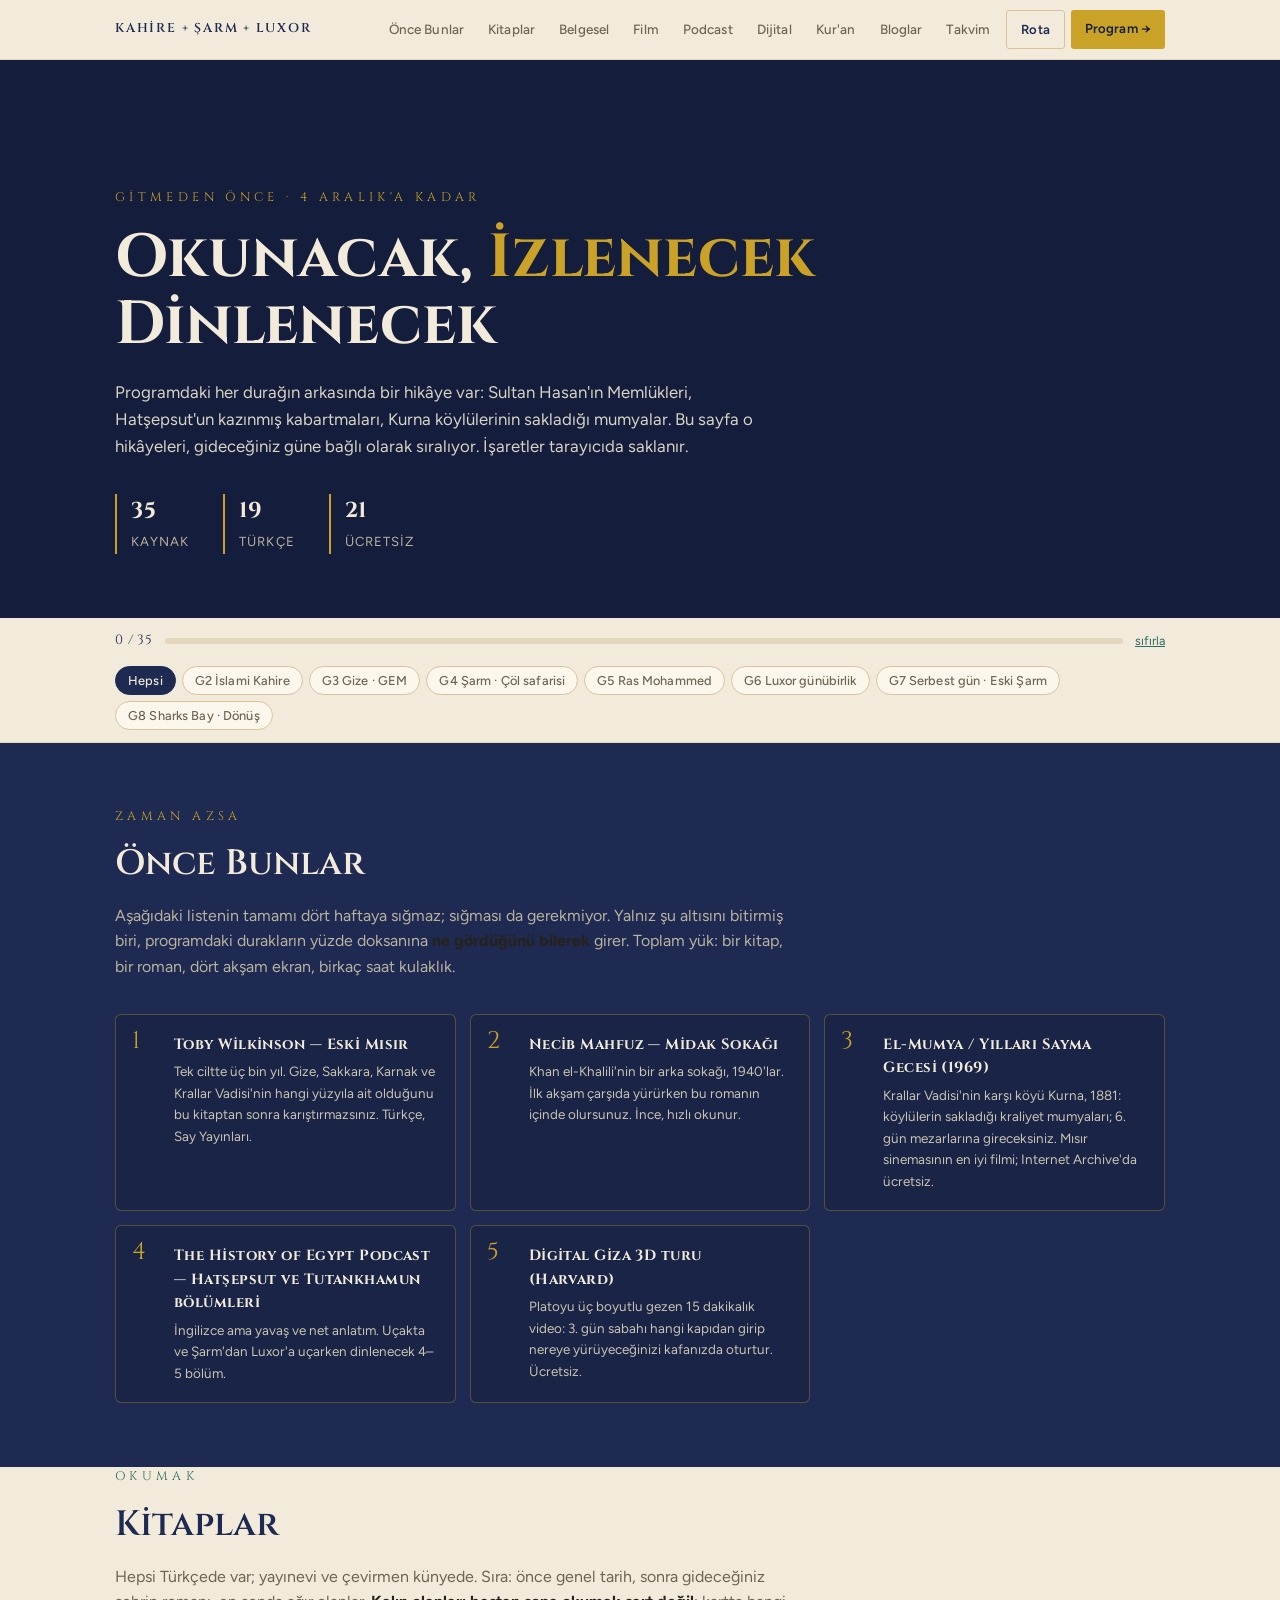
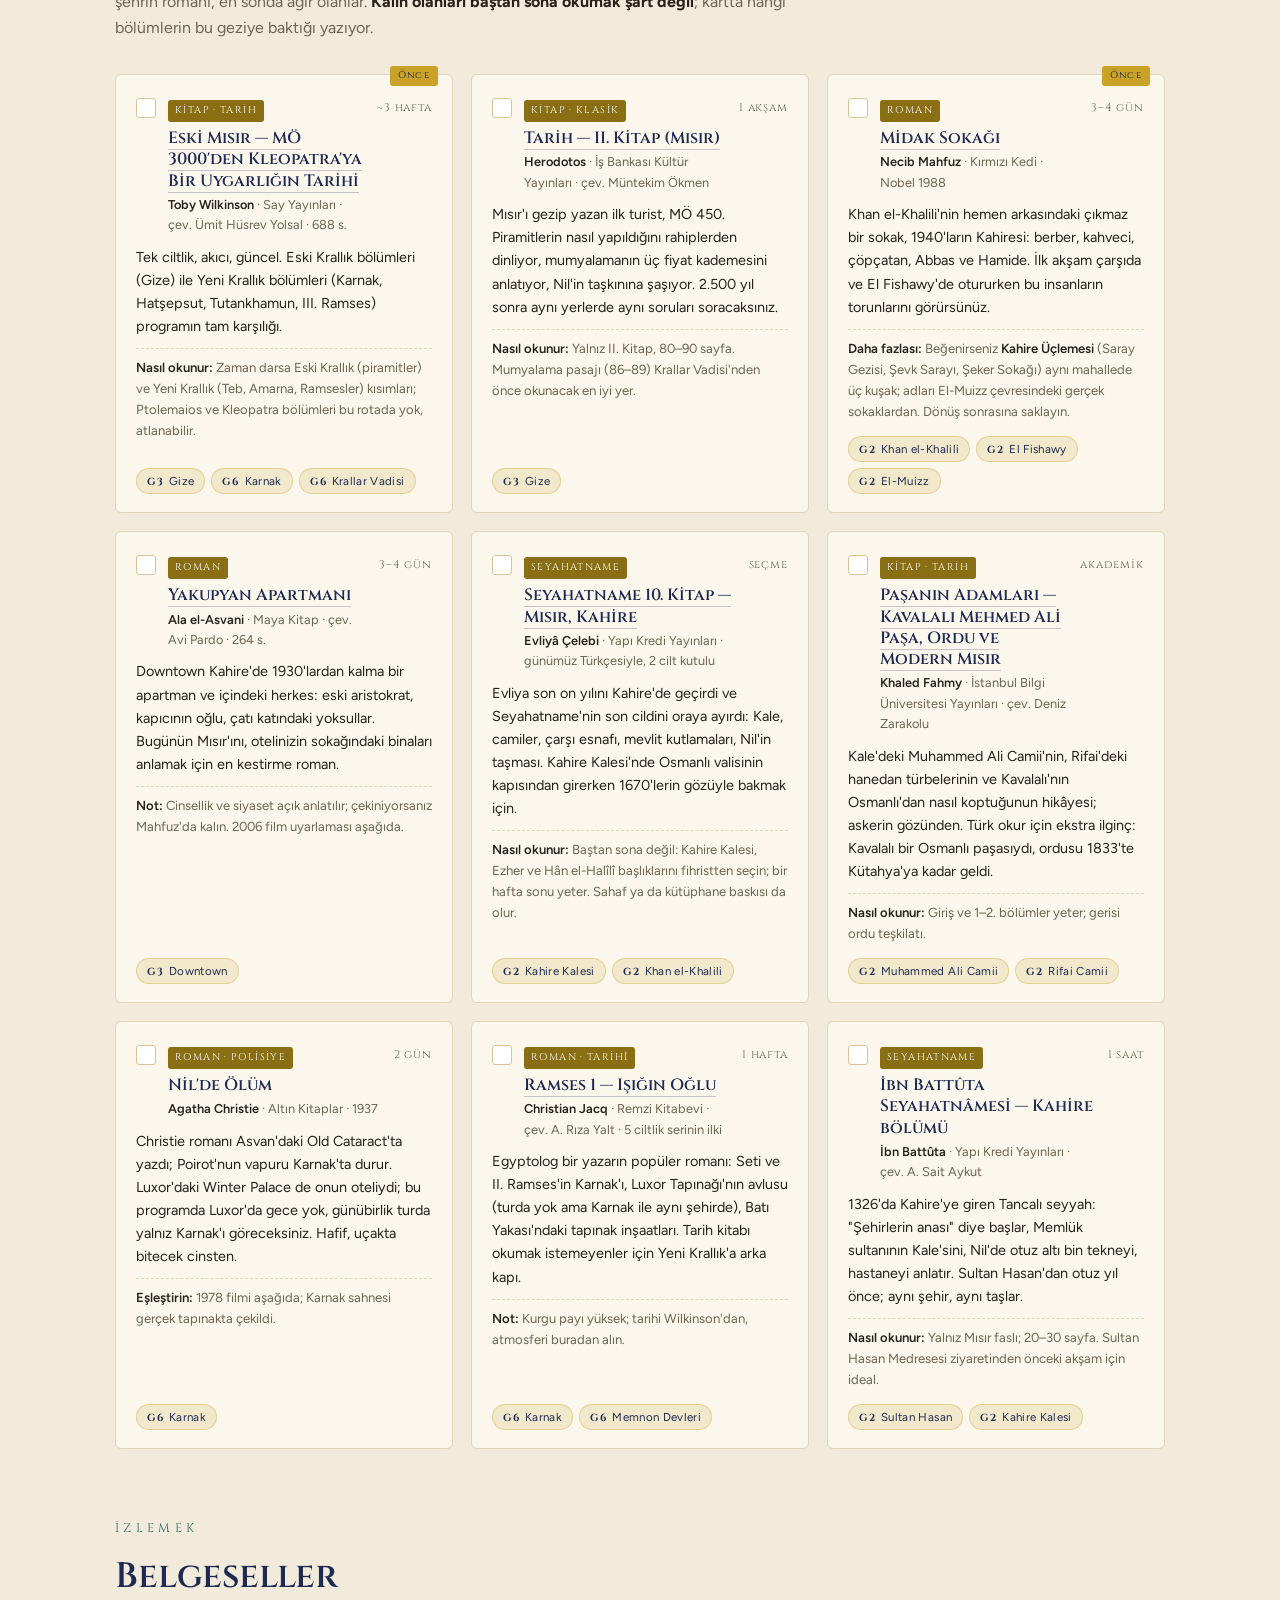
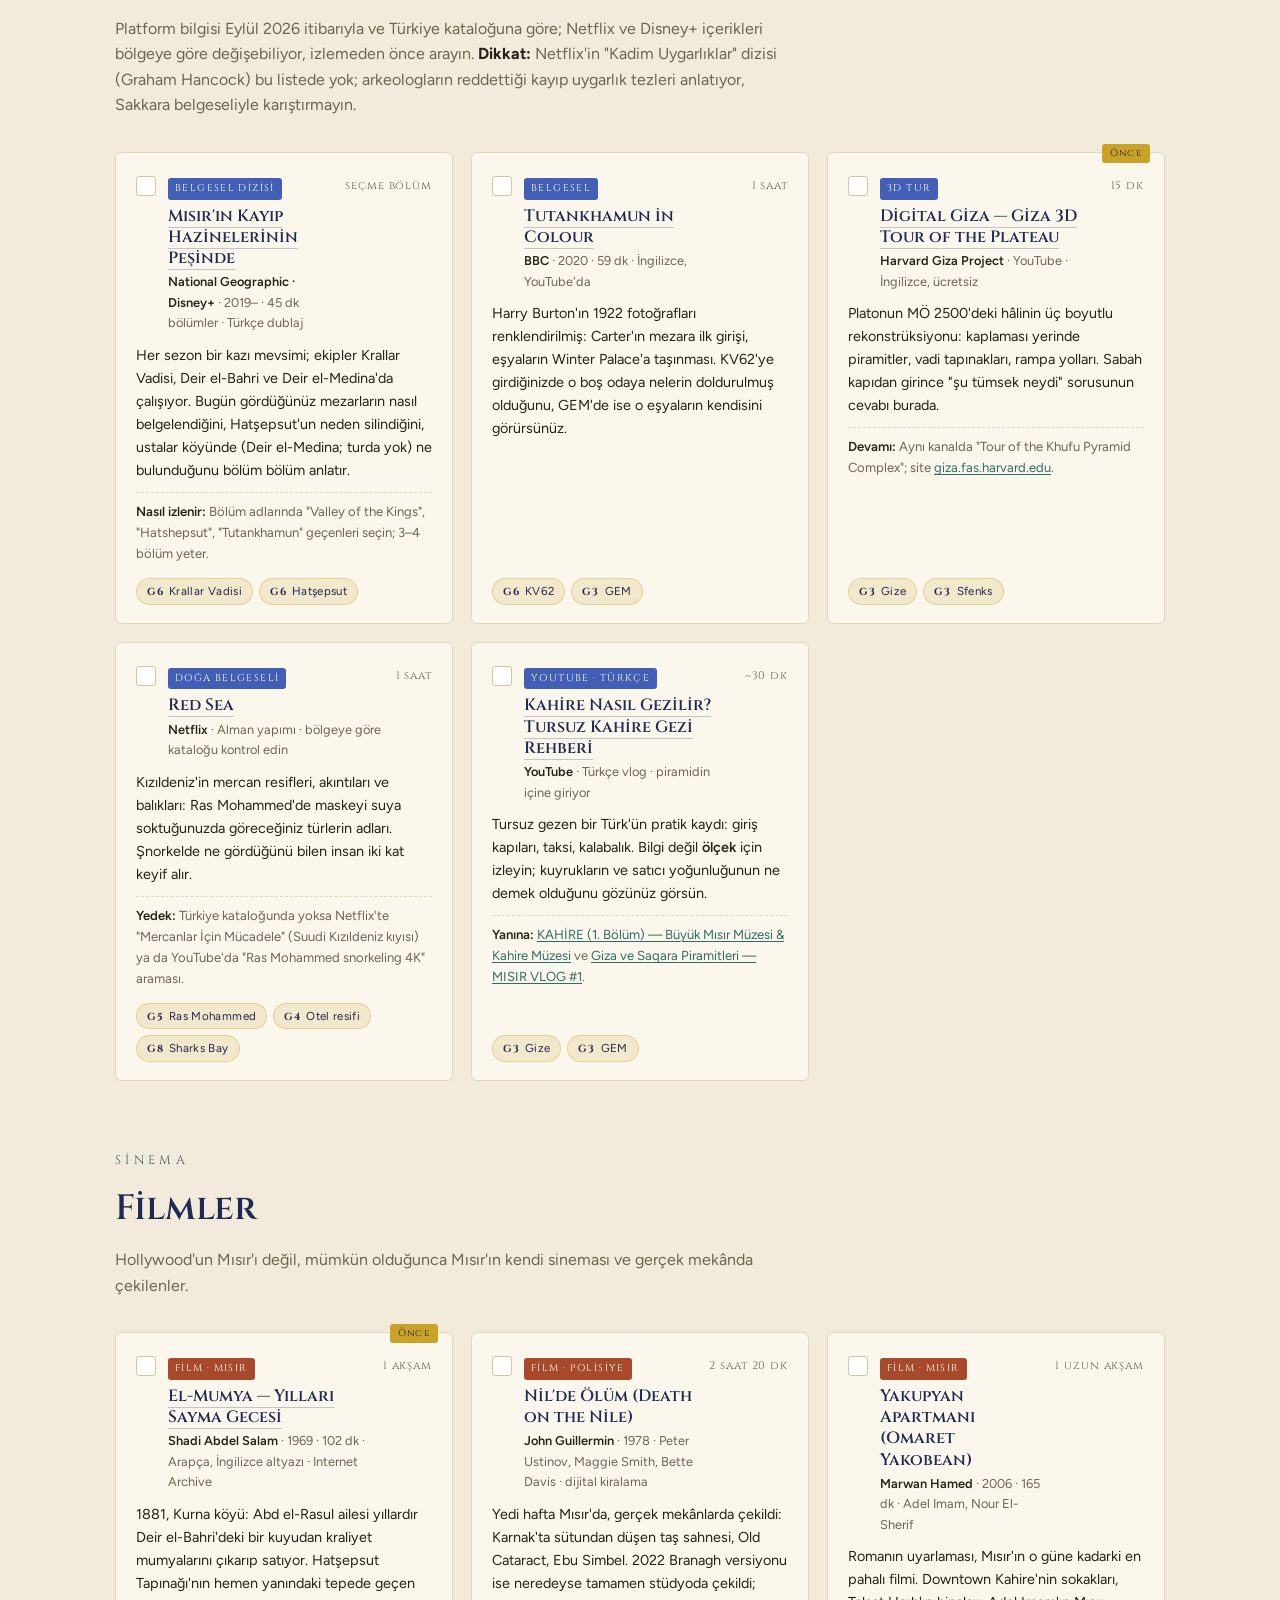
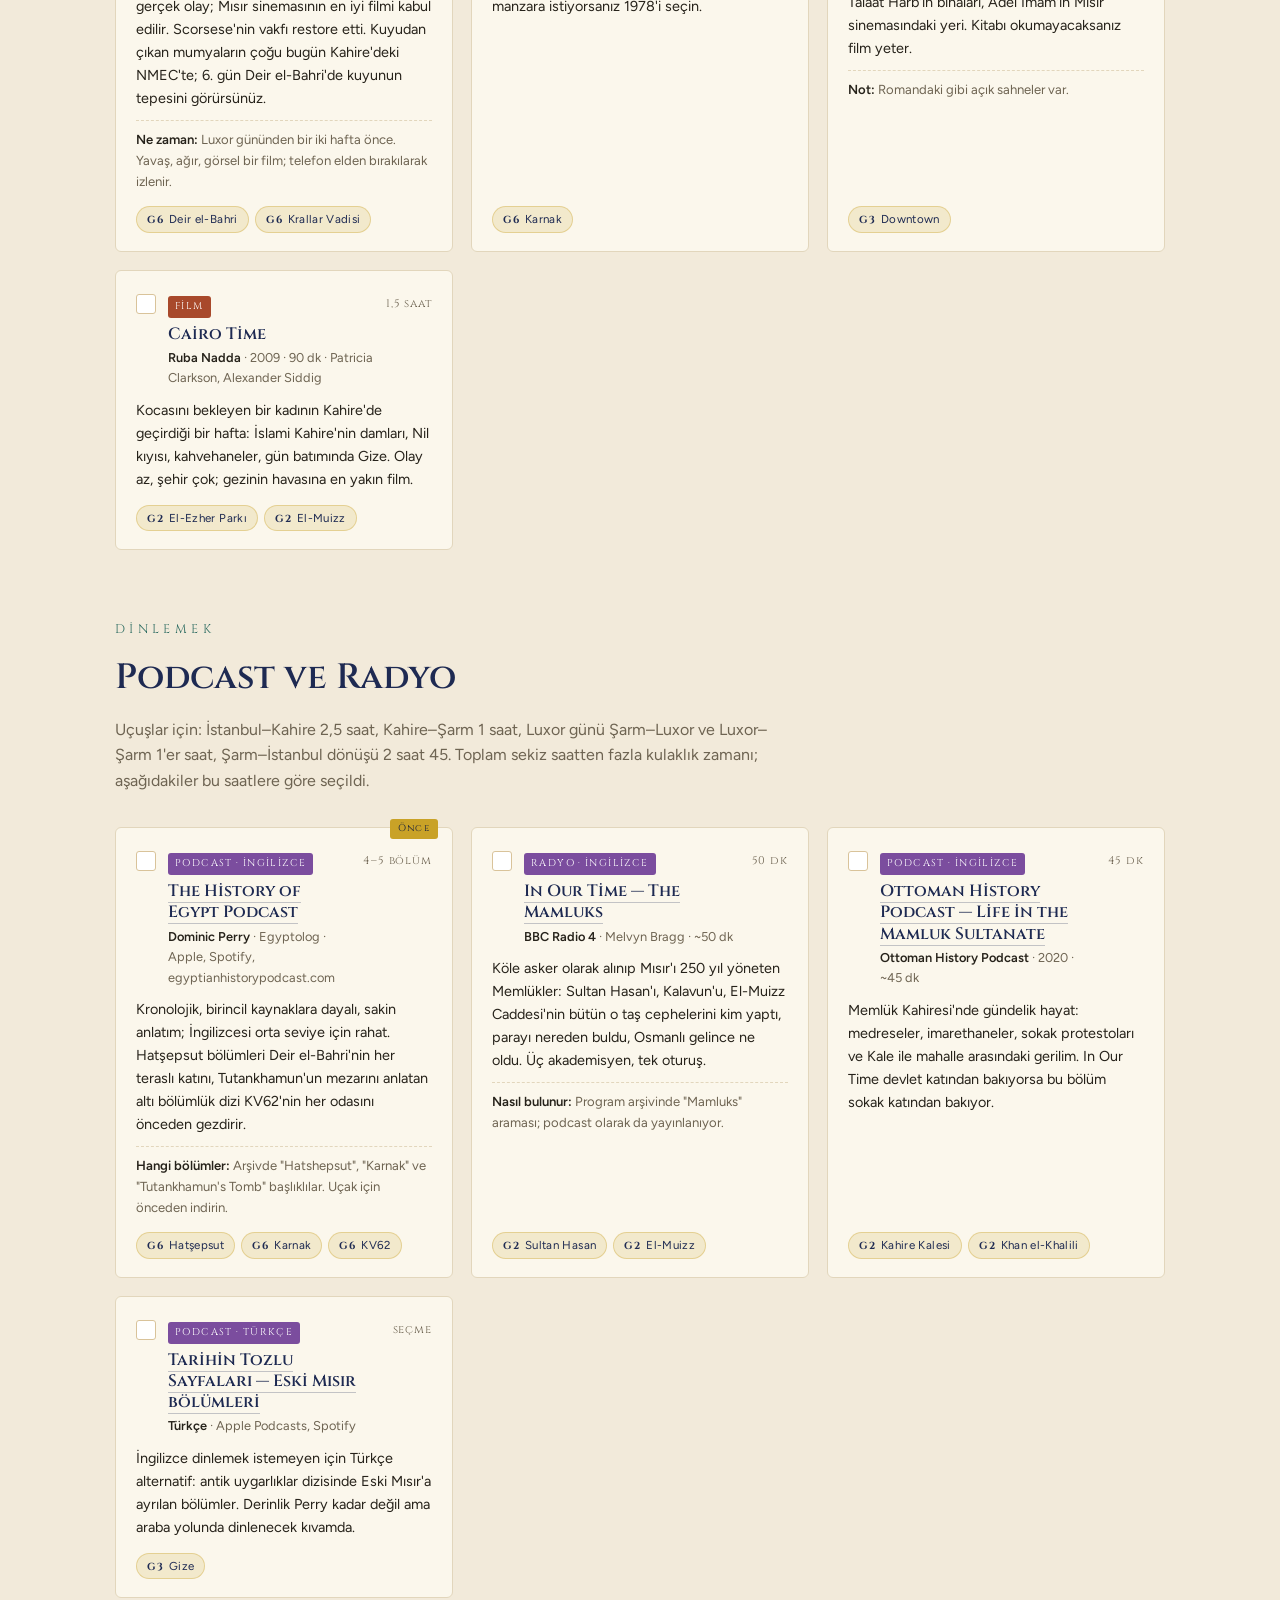
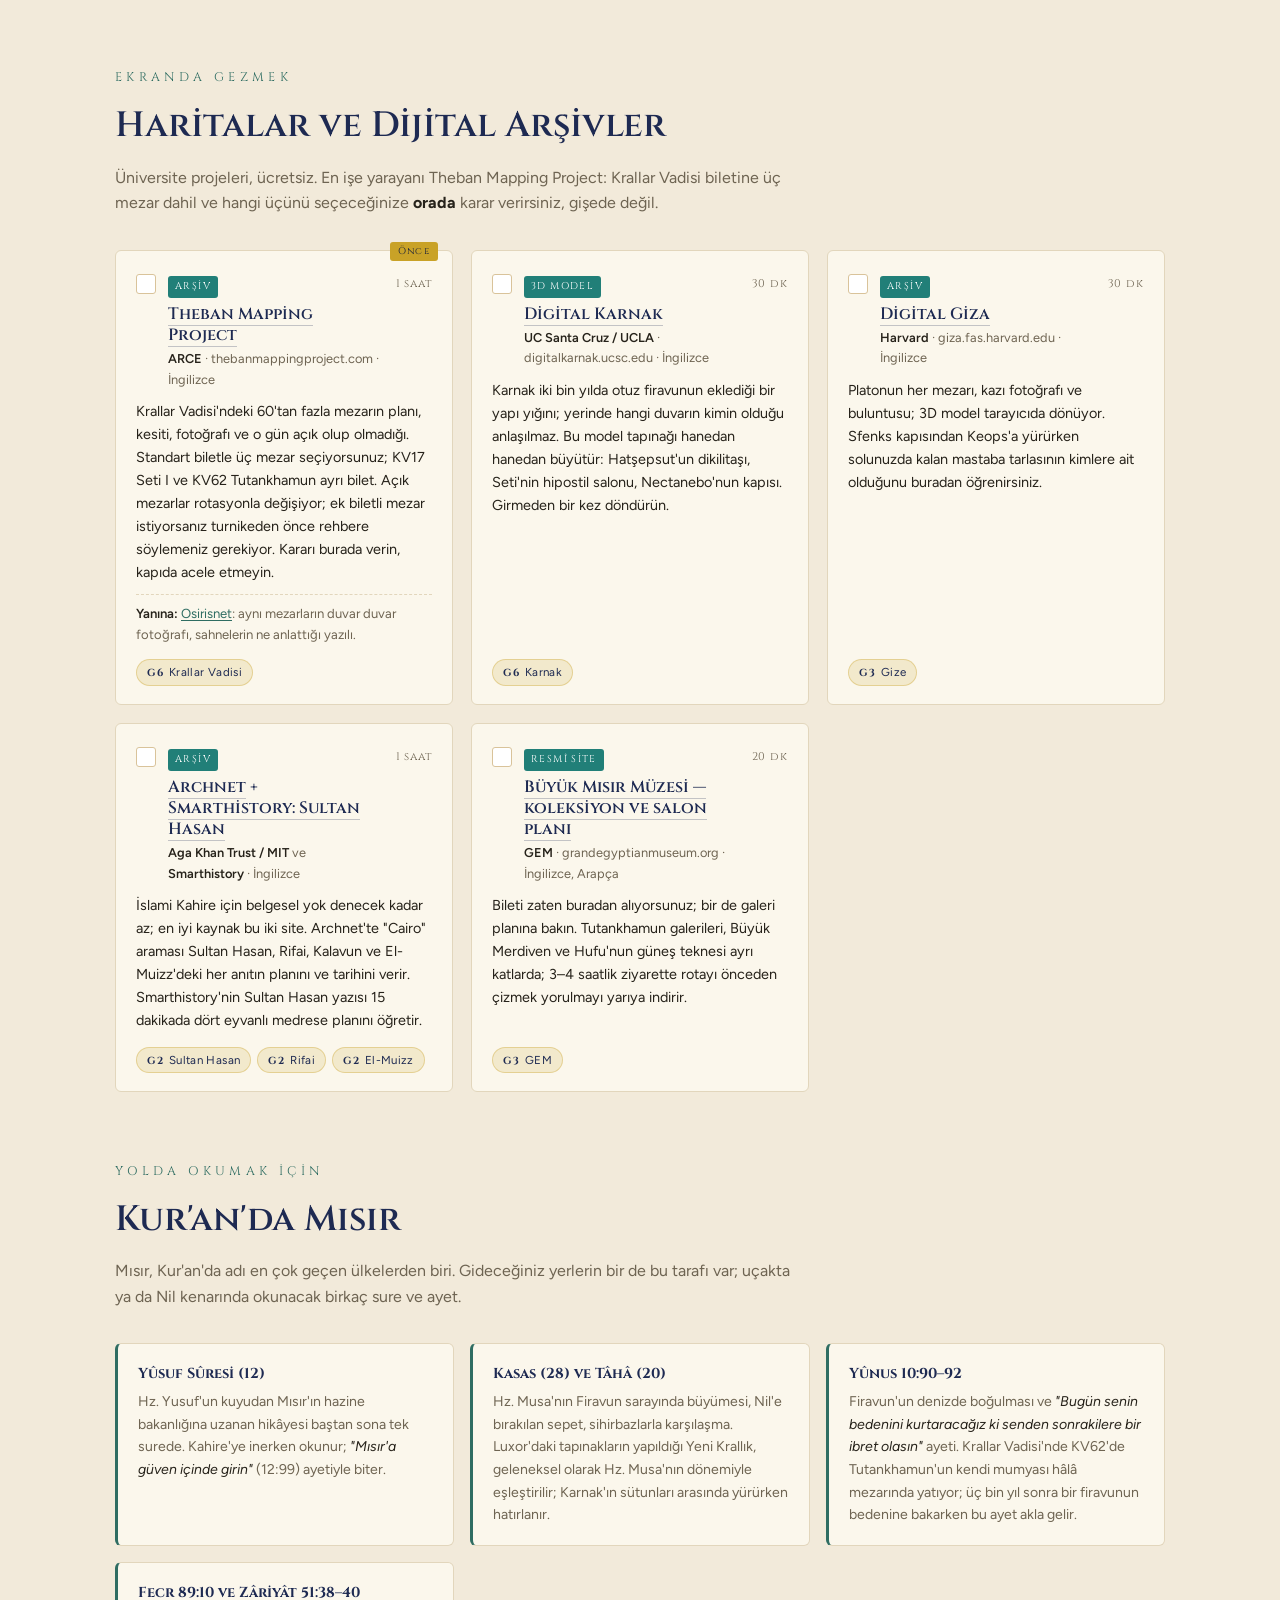
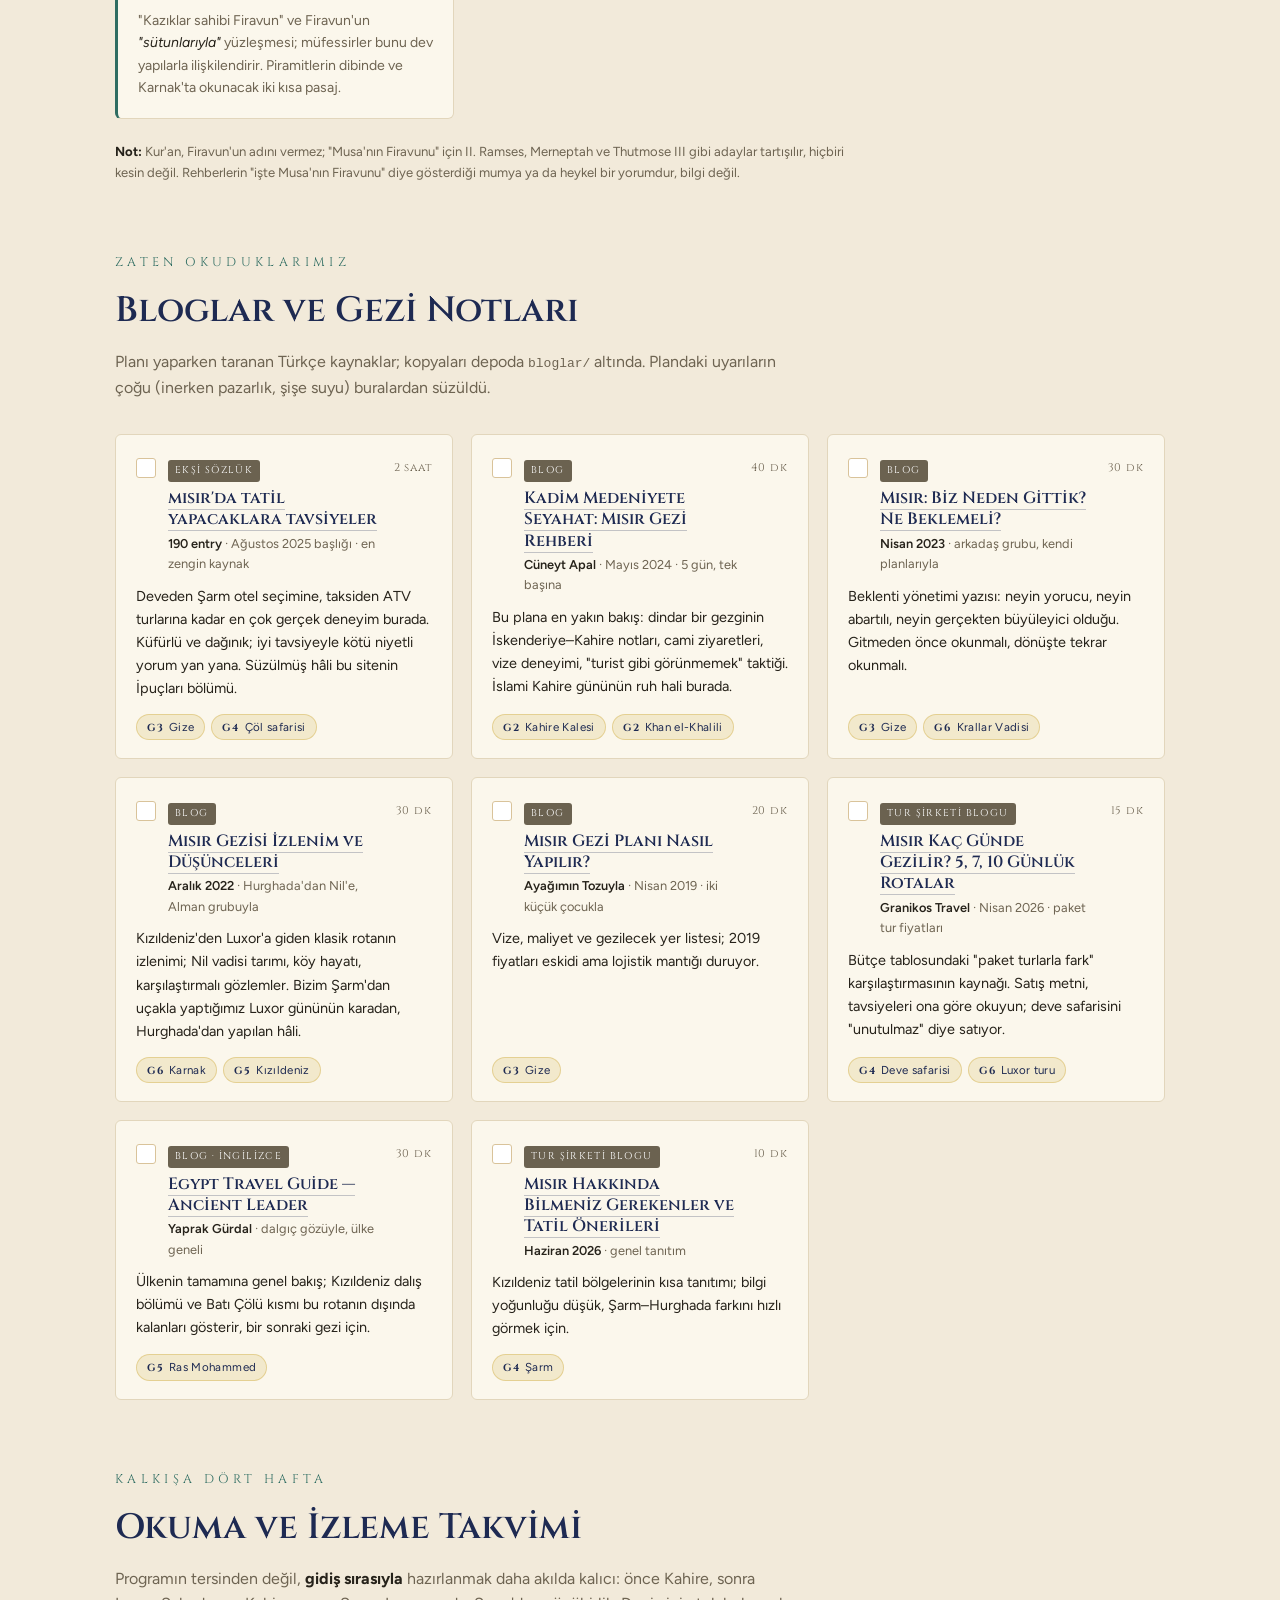
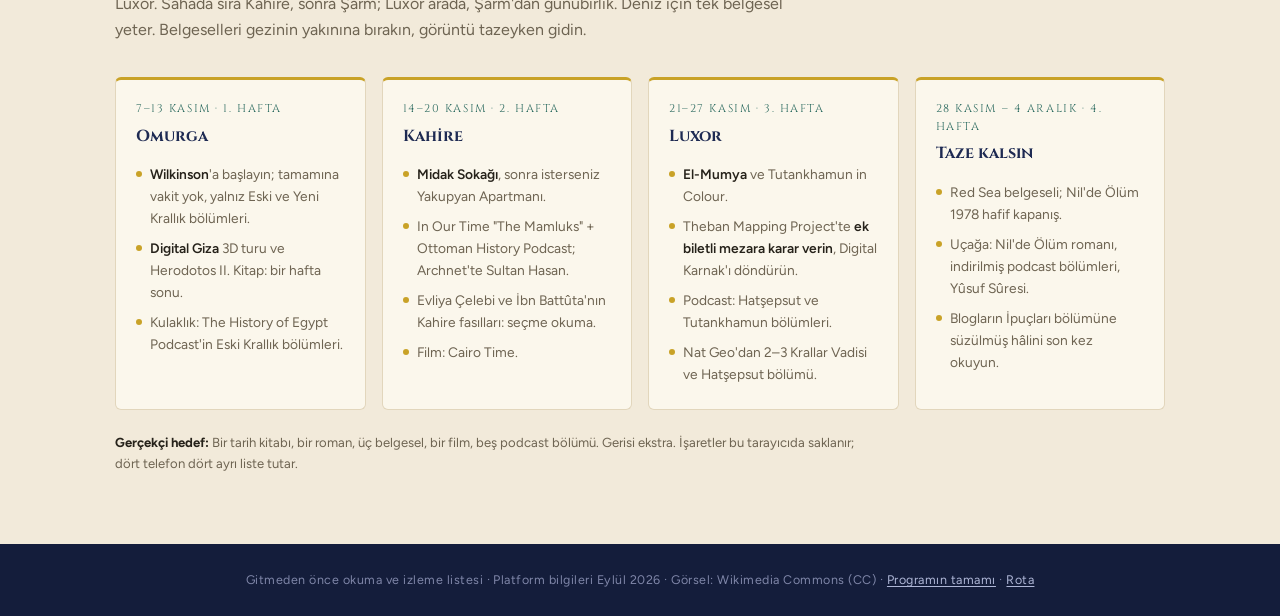
==== commit ed2316d4: "Şarm'a 7 Aralık'ta geç, Sakkara günü çıkar; otel önerilerini araştırmayla yenile - Sakkara, Dahşur v" ====
--- a/kaynaklar.html
+++ b/kaynaklar.html
@@ -195,7 +195,7 @@
   <div class="hero-inner">
     <div class="eyebrow">Gitmeden Önce · 4 Aralık'a Kadar</div>
     <h1>Okunacak, <em>İzlenecek</em><br>Dinlenecek</h1>
-    <p>Programdaki her durağın arkasında bir hikâye var: Sultan Hasan'ın Memlükleri, Sakkara'nın yeni açılan mezarları, Kurna köylülerinin sakladığı mumyalar. Bu sayfa o hikâyeleri, gideceğiniz güne bağlı olarak sıralıyor. İşaretler tarayıcıda saklanır.</p>
+    <p>Programdaki her durağın arkasında bir hikâye var: Sultan Hasan'ın Memlükleri, Hatşepsut'un kazınmış kabartmaları, Kurna köylülerinin sakladığı mumyalar. Bu sayfa o hikâyeleri, gideceğiniz güne bağlı olarak sıralıyor. İşaretler tarayıcıda saklanır.</p>
     <div class="hero-stats">
       <div class="hstat"><b id="ozet-toplam">—</b><span>kaynak</span></div>
       <div class="hstat"><b id="ozet-turkce">—</b><span>türkçe</span></div>
@@ -215,10 +215,10 @@
       <button class="cip" type="button" data-gun="" aria-pressed="true">Hepsi</button>
       <button class="cip" type="button" data-gun="2" aria-pressed="false">G2 İslami Kahire</button>
       <button class="cip" type="button" data-gun="3" aria-pressed="false">G3 Gize · GEM</button>
-      <button class="cip" type="button" data-gun="4" aria-pressed="false">G4 Sakkara · Dahşur · Mumyalar</button>
-      <button class="cip" type="button" data-gun="5" aria-pressed="false">G5 Şarm · Çöl safarisi</button>
+      <button class="cip" type="button" data-gun="4" aria-pressed="false">G4 Şarm · Çöl safarisi</button>
+      <button class="cip" type="button" data-gun="5" aria-pressed="false">G5 Ras Mohammed</button>
       <button class="cip" type="button" data-gun="6" aria-pressed="false">G6 Luxor günübirlik</button>
-      <button class="cip" type="button" data-gun="7" aria-pressed="false">G7 Ras Mohammed · Eski Şarm</button>
+      <button class="cip" type="button" data-gun="7" aria-pressed="false">G7 Serbest gün · Eski Şarm</button>
       <button class="cip" type="button" data-gun="8" aria-pressed="false">G8 Sharks Bay · Dönüş</button>
     </div>
   </div>
@@ -234,9 +234,8 @@
     </div>
     <ol class="once-liste">
       <li><b>Toby Wilkinson — Eski Mısır</b><span>Tek ciltte üç bin yıl. Gize, Sakkara, Karnak ve Krallar Vadisi'nin hangi yüzyıla ait olduğunu bu kitaptan sonra karıştırmazsınız. Türkçe, Say Yayınları.</span></li>
-      <li><b>Sakkara'nın Sırları (Netflix)</b><span>4. gün sabahı yürüyeceğiniz nekropolde 2018–19'da açılan Wahtye mezarı; kazıyı kazan ekipten izliyorsunuz. 113 dakika.</span></li>
       <li><b>Necib Mahfuz — Midak Sokağı</b><span>Khan el-Khalili'nin bir arka sokağı, 1940'lar. İlk akşam çarşıda yürürken bu romanın içinde olursunuz. İnce, hızlı okunur.</span></li>
-      <li><b>El-Mumya / Yılları Sayma Gecesi (1969)</b><span>Krallar Vadisi'nin karşı köyü Kurna, 1881: köylülerin sakladığı kraliyet mumyaları; 4. gün NMEC'te yüzlerini göreceksiniz. Mısır sinemasının en iyi filmi; Internet Archive'da ücretsiz.</span></li>
+      <li><b>El-Mumya / Yılları Sayma Gecesi (1969)</b><span>Krallar Vadisi'nin karşı köyü Kurna, 1881: köylülerin sakladığı kraliyet mumyaları; 6. gün mezarlarına gireceksiniz. Mısır sinemasının en iyi filmi; Internet Archive'da ücretsiz.</span></li>
       <li><b>The History of Egypt Podcast — Hatşepsut ve Tutankhamun bölümleri</b><span>İngilizce ama yavaş ve net anlatım. Uçakta ve Şarm'dan Luxor'a uçarken dinlenecek 4–5 bölüm.</span></li>
       <li><b>Digital Giza 3D turu (Harvard)</b><span>Platoyu üç boyutlu gezen 15 dakikalık video: 3. gün sabahı hangi kapıdan girip nereye yürüyeceğinizi kafanızda oturtur. Ücretsiz.</span></li>
     </ol>
@@ -253,7 +252,7 @@
     </div>
     <div class="kartlar">
 
-      <article class="kart" data-id="wilkinson" data-gun="3 4 6" data-turkce="1">
+      <article class="kart" data-id="wilkinson" data-gun="3 6" data-turkce="1">
         <span class="oncelik">Önce</span>
         <div class="kart-ust">
           <input type="checkbox" aria-label="Eski Mısır — okundu">
@@ -264,12 +263,12 @@
           </div>
           <span class="sure">~3 hafta</span>
         </div>
-        <p class="neden">Tek ciltlik, akıcı, güncel. Eski Krallık bölümleri (Gize, Sakkara, Dahşur) ile Yeni Krallık bölümleri (Karnak, Hatşepsut, Tutankhamun, III. Ramses) programın tam karşılığı.</p>
+        <p class="neden">Tek ciltlik, akıcı, güncel. Eski Krallık bölümleri (Gize) ile Yeni Krallık bölümleri (Karnak, Hatşepsut, Tutankhamun, III. Ramses) programın tam karşılığı.</p>
         <p class="nasil"><b>Nasıl okunur:</b> Zaman darsa Eski Krallık (piramitler) ve Yeni Krallık (Teb, Amarna, Ramsesler) kısımları; Ptolemaios ve Kleopatra bölümleri bu rotada yok, atlanabilir.</p>
-        <div class="duraklar"><a class="durak" href="rota.html#durak-keops"><b>G3</b>Gize</a><a class="durak" href="rota.html#durak-sakkara"><b>G4</b>Sakkara</a><a class="durak" href="rota.html#durak-dahsur"><b>G4</b>Dahşur</a><a class="durak" href="rota.html#durak-karnak"><b>G6</b>Karnak</a><a class="durak" href="rota.html#durak-krallar-vadisi"><b>G6</b>Krallar Vadisi</a></div>
-      </article>
-
-      <article class="kart" data-id="herodot" data-gun="3 4" data-turkce="1">
+        <div class="duraklar"><a class="durak" href="rota.html#durak-keops"><b>G3</b>Gize</a><a class="durak" href="rota.html#durak-karnak"><b>G6</b>Karnak</a><a class="durak" href="rota.html#durak-krallar-vadisi"><b>G6</b>Krallar Vadisi</a></div>
+      </article>
+
+      <article class="kart" data-id="herodot" data-gun="3" data-turkce="1">
         <div class="kart-ust">
           <input type="checkbox" aria-label="Herodotos Tarih — okundu">
           <div class="kart-baslik">
@@ -280,8 +279,8 @@
           <span class="sure">1 akşam</span>
         </div>
         <p class="neden">Mısır'ı gezip yazan ilk turist, MÖ 450. Piramitlerin nasıl yapıldığını rahiplerden dinliyor, mumyalamanın üç fiyat kademesini anlatıyor, Nil'in taşkınına şaşıyor. 2.500 yıl sonra aynı yerlerde aynı soruları soracaksınız.</p>
-        <p class="nasil"><b>Nasıl okunur:</b> Yalnız II. Kitap, 80–90 sayfa. Mumyalama pasajı (86–89) 4. gün öğleden sonra NMEC'teki Kraliyet Mumyaları Salonu için birebir.</p>
-        <div class="duraklar"><a class="durak" href="rota.html#durak-keops"><b>G3</b>Gize</a><a class="durak" href="rota.html#durak-nmec"><b>G4</b>Kraliyet mumyaları</a></div>
+        <p class="nasil"><b>Nasıl okunur:</b> Yalnız II. Kitap, 80–90 sayfa. Mumyalama pasajı (86–89) Krallar Vadisi'nden önce okunacak en iyi yer.</p>
+        <div class="duraklar"><a class="durak" href="rota.html#durak-keops"><b>G3</b>Gize</a></div>
       </article>
 
       <article class="kart" data-id="midak" data-gun="2" data-turkce="1">
@@ -404,36 +403,6 @@
     </div>
     <div class="kartlar">
 
-      <article class="kart" data-id="sakkara" data-gun="4" data-turkce="1">
-        <span class="oncelik">Önce</span>
-        <div class="kart-ust">
-          <input type="checkbox" aria-label="Sakkara'nın Sırları — izlendi">
-          <div class="kart-baslik">
-            <span class="tur belgesel">Belgesel</span>
-            <h3><a href="https://www.netflix.com/search?q=Sakkara" target="_blank" rel="noopener">Sakkara'nın Sırları</a></h3>
-            <div class="kunye"><b>Netflix</b> · 2020 · 113 dk · Türkçe altyazı ve dublaj</div>
-          </div>
-          <span class="sure">1 akşam</span>
-        </div>
-        <p class="neden">Sakkara'da 4.400 yıllık, hiç açılmamış Wahtye mezarının bulunuşu; kazıyı yapan Mısırlı ekibin gözünden. 4. gün sabahı Coser'in Basamaklı Piramidi'nin birkaç yüz metre ötesinde bu mezarın önünden geçeceksiniz.</p>
-        <p class="nasil"><b>Ne zaman:</b> Sakkara'dan en fazla iki hafta önce, taze kalsın.</p>
-        <div class="duraklar"><a class="durak" href="rota.html#durak-sakkara"><b>G4</b>Sakkara</a></div>
-      </article>
-
-      <article class="kart" data-id="kayip-piramit" data-gun="4" data-turkce="1">
-        <div class="kart-ust">
-          <input type="checkbox" aria-label="Bilinmeyenler: Kayıp Piramit — izlendi">
-          <div class="kart-baslik">
-            <span class="tur belgesel">Belgesel</span>
-            <h3><a href="https://www.netflix.com/search?q=Kay%C4%B1p%20Piramit" target="_blank" rel="noopener">Bilinmeyenler: Kayıp Piramit</a></h3>
-            <div class="kunye"><b>Netflix</b> · 2023 · 83 dk · Zahi Hawass ve Mostafa Waziri</div>
-          </div>
-          <span class="sure">1 akşam</span>
-        </div>
-        <p class="neden">Yine Sakkara: Hawass 3. Hanedan kralı Huni'nin kayıp piramidini, eski öğrencisi Waziri soyulmamış bir mezarı arıyor. Mısır arkeolojisinin egoları ve tozu; Hawass'ı tanımadan Mısır'a gitmek olmaz, GEM'in vitrinlerinde adını göreceksiniz.</p>
-        <div class="duraklar"><a class="durak" href="rota.html#durak-sakkara"><b>G4</b>Sakkara</a><a class="durak" href="rota.html#durak-gem"><b>G3</b>GEM</a></div>
-      </article>
-
       <article class="kart" data-id="natgeo" data-gun="6" data-turkce="1">
         <div class="kart-ust">
           <input type="checkbox" aria-label="Mısır'ın Kayıp Hazinelerinin Peşinde — izlendi">
@@ -479,7 +448,7 @@
         <div class="duraklar"><a class="durak" href="rota.html#durak-keops"><b>G3</b>Gize</a><a class="durak" href="rota.html#durak-sfenks"><b>G3</b>Sfenks</a></div>
       </article>
 
-      <article class="kart" data-id="redsea" data-gun="5 7 8">
+      <article class="kart" data-id="redsea" data-gun="4 5 7 8">
         <div class="kart-ust">
           <input type="checkbox" aria-label="Red Sea belgeseli — izlendi">
           <div class="kart-baslik">
@@ -491,7 +460,7 @@
         </div>
         <p class="neden">Kızıldeniz'in mercan resifleri, akıntıları ve balıkları: Ras Mohammed'de maskeyi suya soktuğunuzda göreceğiniz türlerin adları. Şnorkelde ne gördüğünü bilen insan iki kat keyif alır.</p>
         <p class="nasil"><b>Yedek:</b> Türkiye kataloğunda yoksa Netflix'te "Mercanlar İçin Mücadele" (Suudi Kızıldeniz kıyısı) ya da YouTube'da "Ras Mohammed snorkeling 4K" araması.</p>
-        <div class="duraklar"><a class="durak" href="rota.html#durak-ras-mohammed"><b>G7</b>Ras Mohammed</a><a class="durak" href="rota.html#durak-otel-resif"><b>G5</b>Otel resifi</a><a class="durak" href="rota.html#durak-sharks-bay"><b>G8</b>Sharks Bay</a></div>
+        <div class="duraklar"><a class="durak" href="rota.html#durak-ras-mohammed"><b>G5</b>Ras Mohammed</a><a class="durak" href="rota.html#durak-otel-resif"><b>G4</b>Otel resifi</a><a class="durak" href="rota.html#durak-sharks-bay"><b>G8</b>Sharks Bay</a></div>
       </article>
 
       <article class="kart" data-id="vlog-kahire" data-gun="2 3" data-turkce="1" data-ucretsiz="1">
@@ -523,7 +492,7 @@
     </div>
     <div class="kartlar">
 
-      <article class="kart" data-id="mumya" data-gun="4 6" data-ucretsiz="1">
+      <article class="kart" data-id="mumya" data-gun="6" data-ucretsiz="1">
         <span class="oncelik">Önce</span>
         <div class="kart-ust">
           <input type="checkbox" aria-label="El-Mumya — izlendi">
@@ -534,9 +503,9 @@
           </div>
           <span class="sure">1 akşam</span>
         </div>
-        <p class="neden">1881, Kurna köyü: Abd el-Rasul ailesi yıllardır Deir el-Bahri'deki bir kuyudan kraliyet mumyalarını çıkarıp satıyor. Hatşepsut Tapınağı'nın hemen yanındaki tepede geçen gerçek olay; Mısır sinemasının en iyi filmi kabul edilir. Scorsese'nin vakfı restore etti. Kuyudan çıkan mumyaların çoğu bugün NMEC'in Kraliyet Mumyaları Salonu'nda: 4. gün yüzlerini, 6. gün kuyunun tepesini görürsünüz.</p>
-        <p class="nasil"><b>Ne zaman:</b> NMEC ve Luxor günlerinden bir iki hafta önce. Yavaş, ağır, görsel bir film; telefon elden bırakılarak izlenir.</p>
-        <div class="duraklar"><a class="durak" href="rota.html#durak-nmec"><b>G4</b>Kraliyet mumyaları</a><a class="durak" href="rota.html#durak-hatsepsut"><b>G6</b>Deir el-Bahri</a><a class="durak" href="rota.html#durak-krallar-vadisi"><b>G6</b>Krallar Vadisi</a></div>
+        <p class="neden">1881, Kurna köyü: Abd el-Rasul ailesi yıllardır Deir el-Bahri'deki bir kuyudan kraliyet mumyalarını çıkarıp satıyor. Hatşepsut Tapınağı'nın hemen yanındaki tepede geçen gerçek olay; Mısır sinemasının en iyi filmi kabul edilir. Scorsese'nin vakfı restore etti. Kuyudan çıkan mumyaların çoğu bugün Kahire'deki NMEC'te; 6. gün Deir el-Bahri'de kuyunun tepesini görürsünüz.</p>
+        <p class="nasil"><b>Ne zaman:</b> Luxor gününden bir iki hafta önce. Yavaş, ağır, görsel bir film; telefon elden bırakılarak izlenir.</p>
+        <div class="duraklar"><a class="durak" href="rota.html#durak-hatsepsut"><b>G6</b>Deir el-Bahri</a><a class="durak" href="rota.html#durak-krallar-vadisi"><b>G6</b>Krallar Vadisi</a></div>
       </article>
 
       <article class="kart" data-id="nil-1978" data-gun="6">
@@ -641,7 +610,7 @@
         <div class="duraklar"><a class="durak" href="rota.html#durak-kale"><b>G2</b>Kahire Kalesi</a><a class="durak" href="rota.html#durak-khan"><b>G2</b>Khan el-Khalili</a></div>
       </article>
 
-      <article class="kart" data-id="tozlu" data-gun="3 4" data-turkce="1" data-ucretsiz="1">
+      <article class="kart" data-id="tozlu" data-gun="3" data-turkce="1" data-ucretsiz="1">
         <div class="kart-ust">
           <input type="checkbox" aria-label="Tarihin Tozlu Sayfaları — dinlendi">
           <div class="kart-baslik">
@@ -652,7 +621,7 @@
           <span class="sure">seçme</span>
         </div>
         <p class="neden">İngilizce dinlemek istemeyen için Türkçe alternatif: antik uygarlıklar dizisinde Eski Mısır'a ayrılan bölümler. Derinlik Perry kadar değil ama araba yolunda dinlenecek kıvamda.</p>
-        <div class="duraklar"><a class="durak" href="rota.html#durak-keops"><b>G3</b>Gize</a><a class="durak" href="rota.html#durak-sakkara"><b>G4</b>Sakkara</a></div>
+        <div class="duraklar"><a class="durak" href="rota.html#durak-keops"><b>G3</b>Gize</a></div>
       </article>
 
     </div>
@@ -773,7 +742,7 @@
     </div>
     <div class="kartlar">
 
-      <article class="kart" data-id="blog-eksi" data-gun="2 3 5 7" data-turkce="1" data-ucretsiz="1">
+      <article class="kart" data-id="blog-eksi" data-gun="2 3 4 5" data-turkce="1" data-ucretsiz="1">
         <div class="kart-ust">
           <input type="checkbox" aria-label="Ekşi Sözlük tavsiyeleri — okundu">
           <div class="kart-baslik">
@@ -784,7 +753,7 @@
           <span class="sure">2 saat</span>
         </div>
         <p class="neden">Deveden Şarm otel seçimine, taksiden ATV turlarına kadar en çok gerçek deneyim burada. Küfürlü ve dağınık; iyi tavsiyeyle kötü niyetli yorum yan yana. Süzülmüş hâli bu sitenin İpuçları bölümü.</p>
-        <div class="duraklar"><a class="durak" href="rota.html#durak-keops"><b>G3</b>Gize</a><a class="durak" href="rota.html#durak-quad-safari"><b>G5</b>Çöl safarisi</a></div>
+        <div class="duraklar"><a class="durak" href="rota.html#durak-keops"><b>G3</b>Gize</a><a class="durak" href="rota.html#durak-quad-safari"><b>G4</b>Çöl safarisi</a></div>
       </article>
 
       <article class="kart" data-id="blog-apal" data-gun="2 3" data-turkce="1" data-ucretsiz="1">
@@ -801,7 +770,7 @@
         <div class="duraklar"><a class="durak" href="rota.html#durak-kale"><b>G2</b>Kahire Kalesi</a><a class="durak" href="rota.html#durak-khan"><b>G2</b>Khan el-Khalili</a></div>
       </article>
 
-      <article class="kart" data-id="blog-neden" data-gun="3 4 6" data-turkce="1" data-ucretsiz="1">
+      <article class="kart" data-id="blog-neden" data-gun="3 6" data-turkce="1" data-ucretsiz="1">
         <div class="kart-ust">
           <input type="checkbox" aria-label="Biz Neden Gittik — okundu">
           <div class="kart-baslik">
@@ -815,7 +784,7 @@
         <div class="duraklar"><a class="durak" href="rota.html#durak-keops"><b>G3</b>Gize</a><a class="durak" href="rota.html#durak-krallar-vadisi"><b>G6</b>Krallar Vadisi</a></div>
       </article>
 
-      <article class="kart" data-id="blog-izlenim" data-gun="6 7" data-turkce="1" data-ucretsiz="1">
+      <article class="kart" data-id="blog-izlenim" data-gun="5 6" data-turkce="1" data-ucretsiz="1">
         <div class="kart-ust">
           <input type="checkbox" aria-label="Mısır Gezisi İzlenim ve Düşünceleri — okundu">
           <div class="kart-baslik">
@@ -826,7 +795,7 @@
           <span class="sure">30 dk</span>
         </div>
         <p class="neden">Kızıldeniz'den Luxor'a giden klasik rotanın izlenimi; Nil vadisi tarımı, köy hayatı, karşılaştırmalı gözlemler. Bizim Şarm'dan uçakla yaptığımız Luxor gününün karadan, Hurghada'dan yapılan hâli.</p>
-        <div class="duraklar"><a class="durak" href="rota.html#durak-karnak"><b>G6</b>Karnak</a><a class="durak" href="rota.html#durak-ras-mohammed"><b>G7</b>Kızıldeniz</a></div>
+        <div class="duraklar"><a class="durak" href="rota.html#durak-karnak"><b>G6</b>Karnak</a><a class="durak" href="rota.html#durak-ras-mohammed"><b>G5</b>Kızıldeniz</a></div>
       </article>
 
       <article class="kart" data-id="blog-plan" data-gun="3" data-turkce="1" data-ucretsiz="1">
@@ -843,7 +812,7 @@
         <div class="duraklar"><a class="durak" href="rota.html#durak-keops"><b>G3</b>Gize</a></div>
       </article>
 
-      <article class="kart" data-id="blog-rota" data-gun="5 6" data-turkce="1" data-ucretsiz="1">
+      <article class="kart" data-id="blog-rota" data-gun="4 6" data-turkce="1" data-ucretsiz="1">
         <div class="kart-ust">
           <input type="checkbox" aria-label="Granikos rota önerileri — okundu">
           <div class="kart-baslik">
@@ -854,10 +823,10 @@
           <span class="sure">15 dk</span>
         </div>
         <p class="neden">Bütçe tablosundaki "paket turlarla fark" karşılaştırmasının kaynağı. Satış metni, tavsiyeleri ona göre okuyun; deve safarisini "unutulmaz" diye satıyor.</p>
-        <div class="duraklar"><a class="durak" href="rota.html#durak-quad-safari"><b>G5</b>Deve safarisi</a><a class="durak" href="rota.html#durak-lxr-gidis"><b>G6</b>Luxor turu</a></div>
-      </article>
-
-      <article class="kart" data-id="blog-lider" data-gun="2 3 7" data-ucretsiz="1">
+        <div class="duraklar"><a class="durak" href="rota.html#durak-quad-safari"><b>G4</b>Deve safarisi</a><a class="durak" href="rota.html#durak-lxr-gidis"><b>G6</b>Luxor turu</a></div>
+      </article>
+
+      <article class="kart" data-id="blog-lider" data-gun="2 3 5" data-ucretsiz="1">
         <div class="kart-ust">
           <input type="checkbox" aria-label="Egypt Travel Guide — okundu">
           <div class="kart-baslik">
@@ -868,10 +837,10 @@
           <span class="sure">30 dk</span>
         </div>
         <p class="neden">Ülkenin tamamına genel bakış; Kızıldeniz dalış bölümü ve Batı Çölü kısmı bu rotanın dışında kalanları gösterir, bir sonraki gezi için.</p>
-        <div class="duraklar"><a class="durak" href="rota.html#durak-ras-mohammed"><b>G7</b>Ras Mohammed</a></div>
-      </article>
-
-      <article class="kart" data-id="blog-hakkinda" data-gun="5 7" data-turkce="1" data-ucretsiz="1">
+        <div class="duraklar"><a class="durak" href="rota.html#durak-ras-mohammed"><b>G5</b>Ras Mohammed</a></div>
+      </article>
+
+      <article class="kart" data-id="blog-hakkinda" data-gun="4 5" data-turkce="1" data-ucretsiz="1">
         <div class="kart-ust">
           <input type="checkbox" aria-label="Mısır Hakkında Bilmeniz Gerekenler — okundu">
           <div class="kart-baslik">
@@ -882,7 +851,7 @@
           <span class="sure">10 dk</span>
         </div>
         <p class="neden">Kızıldeniz tatil bölgelerinin kısa tanıtımı; bilgi yoğunluğu düşük, Şarm–Hurghada farkını hızlı görmek için.</p>
-        <div class="duraklar"><a class="durak" href="rota.html#durak-otel-resif"><b>G5</b>Şarm</a></div>
+        <div class="duraklar"><a class="durak" href="rota.html#durak-otel-resif"><b>G4</b>Şarm</a></div>
       </article>
 
     </div>
@@ -931,7 +900,6 @@
         <div class="ne-zaman">28 Kasım – 4 Aralık · 4. hafta</div>
         <h4>Taze kalsın</h4>
         <ul>
-          <li><b>Sakkara'nın Sırları</b> ve Kayıp Piramit: son hafta, Sakkara'dan en fazla on gün önce.</li>
           <li>Red Sea belgeseli; Nil'de Ölüm 1978 hafif kapanış.</li>
           <li>Uçağa: Nil'de Ölüm romanı, indirilmiş podcast bölümleri, Yûsuf Sûresi.</li>
           <li>Blogların İpuçları bölümüne süzülmüş hâlini son kez okuyun.</li>
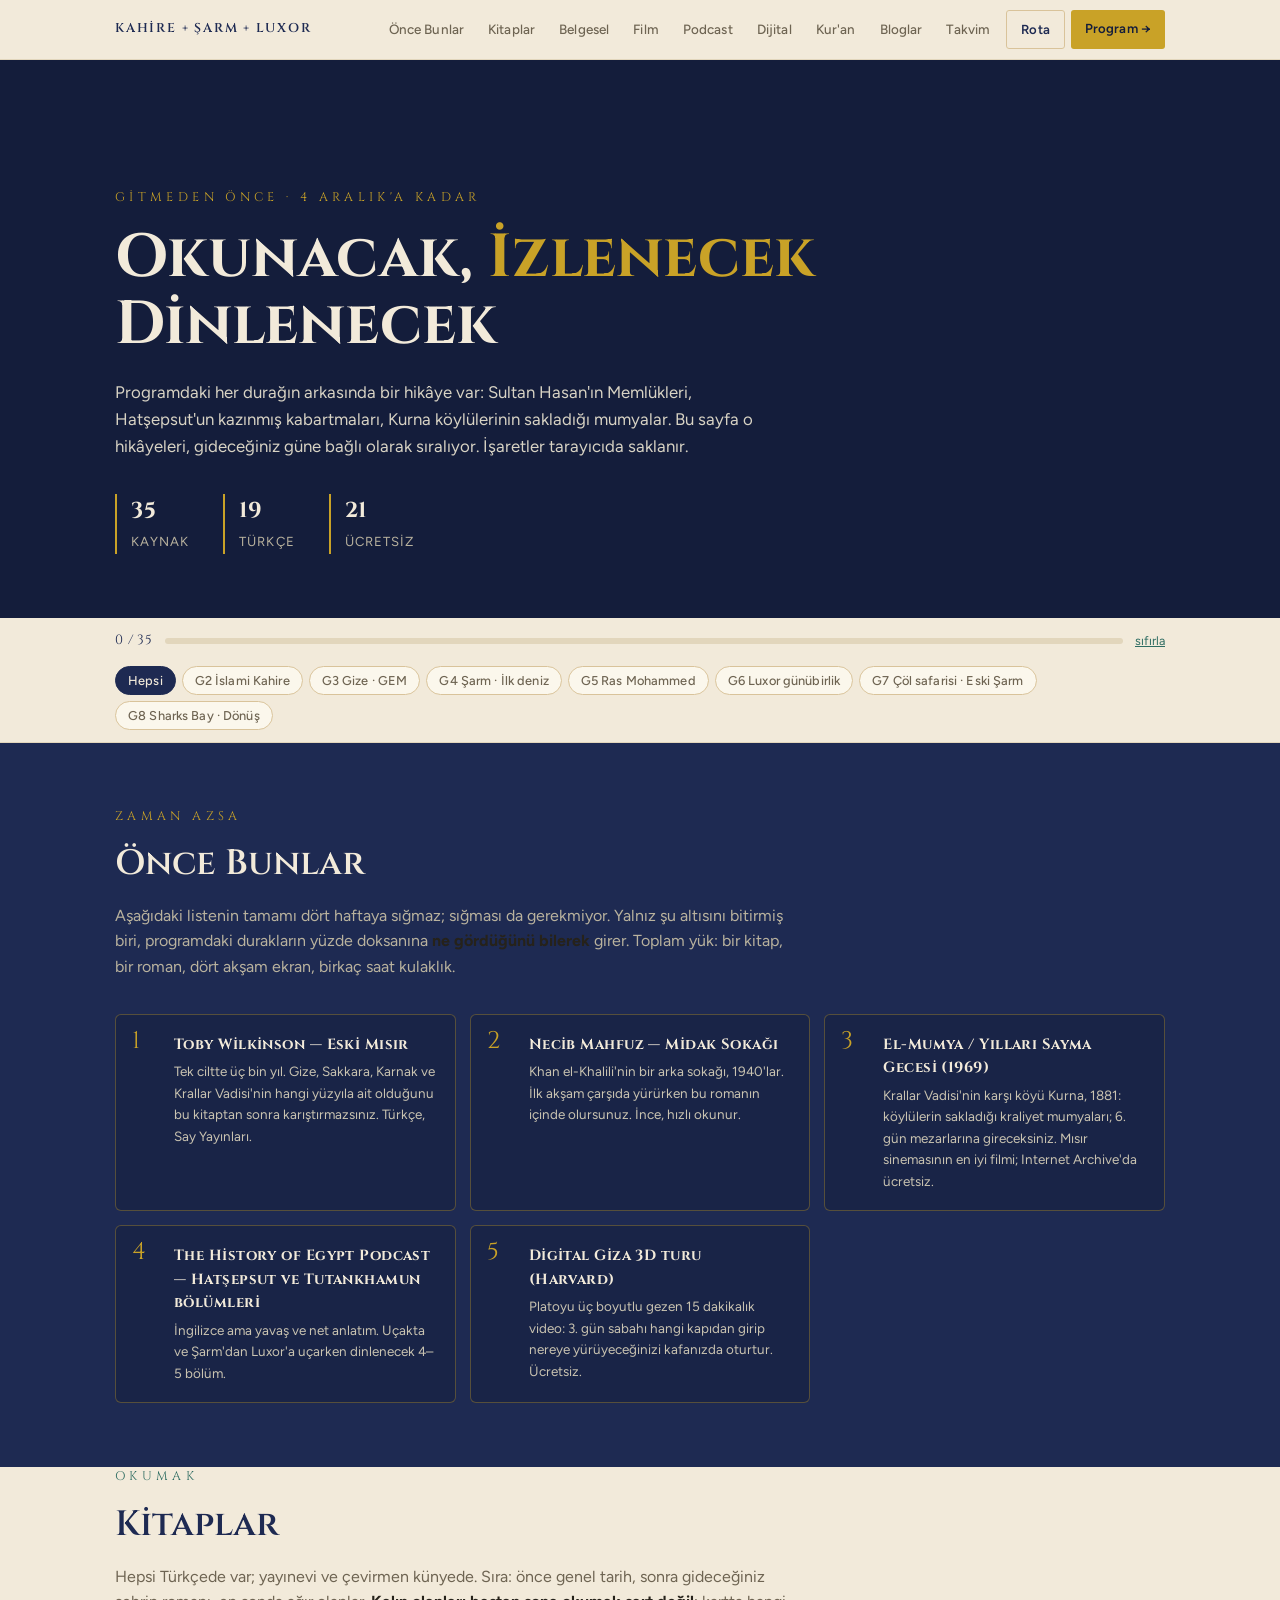
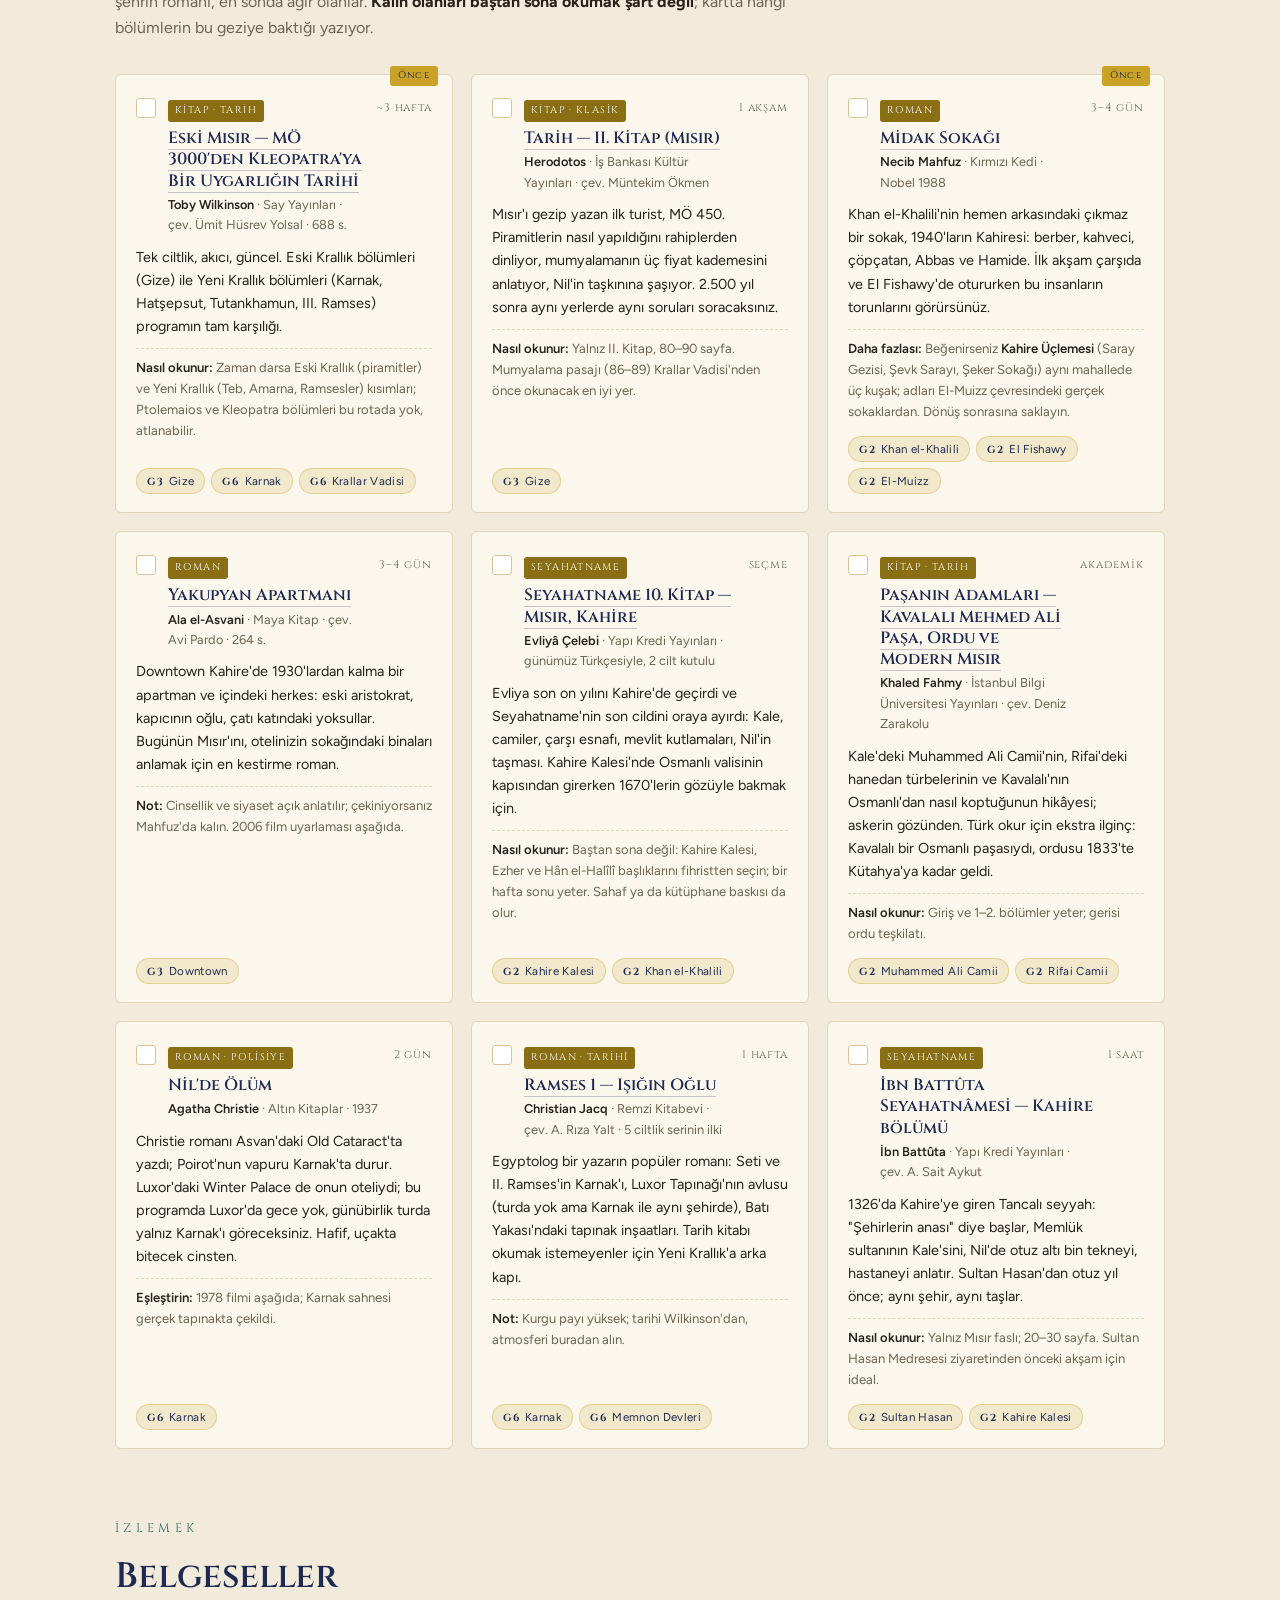
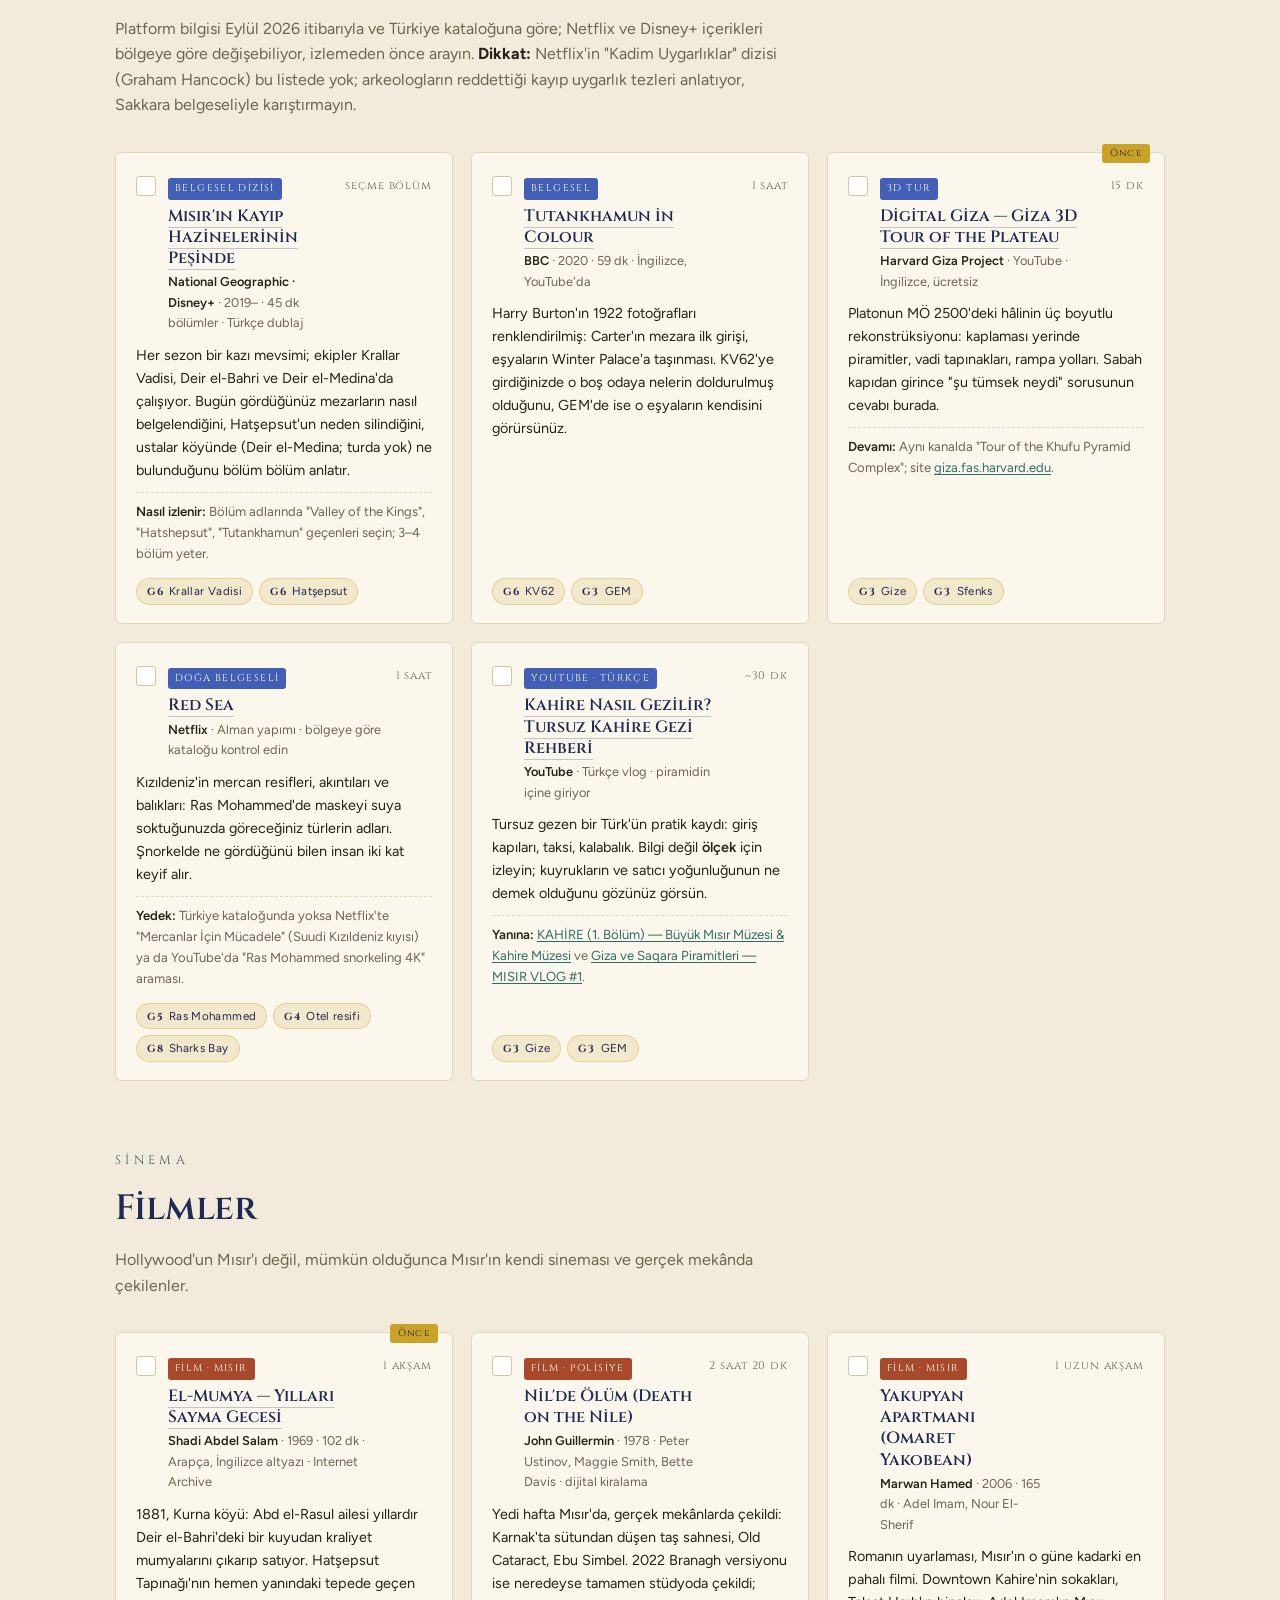
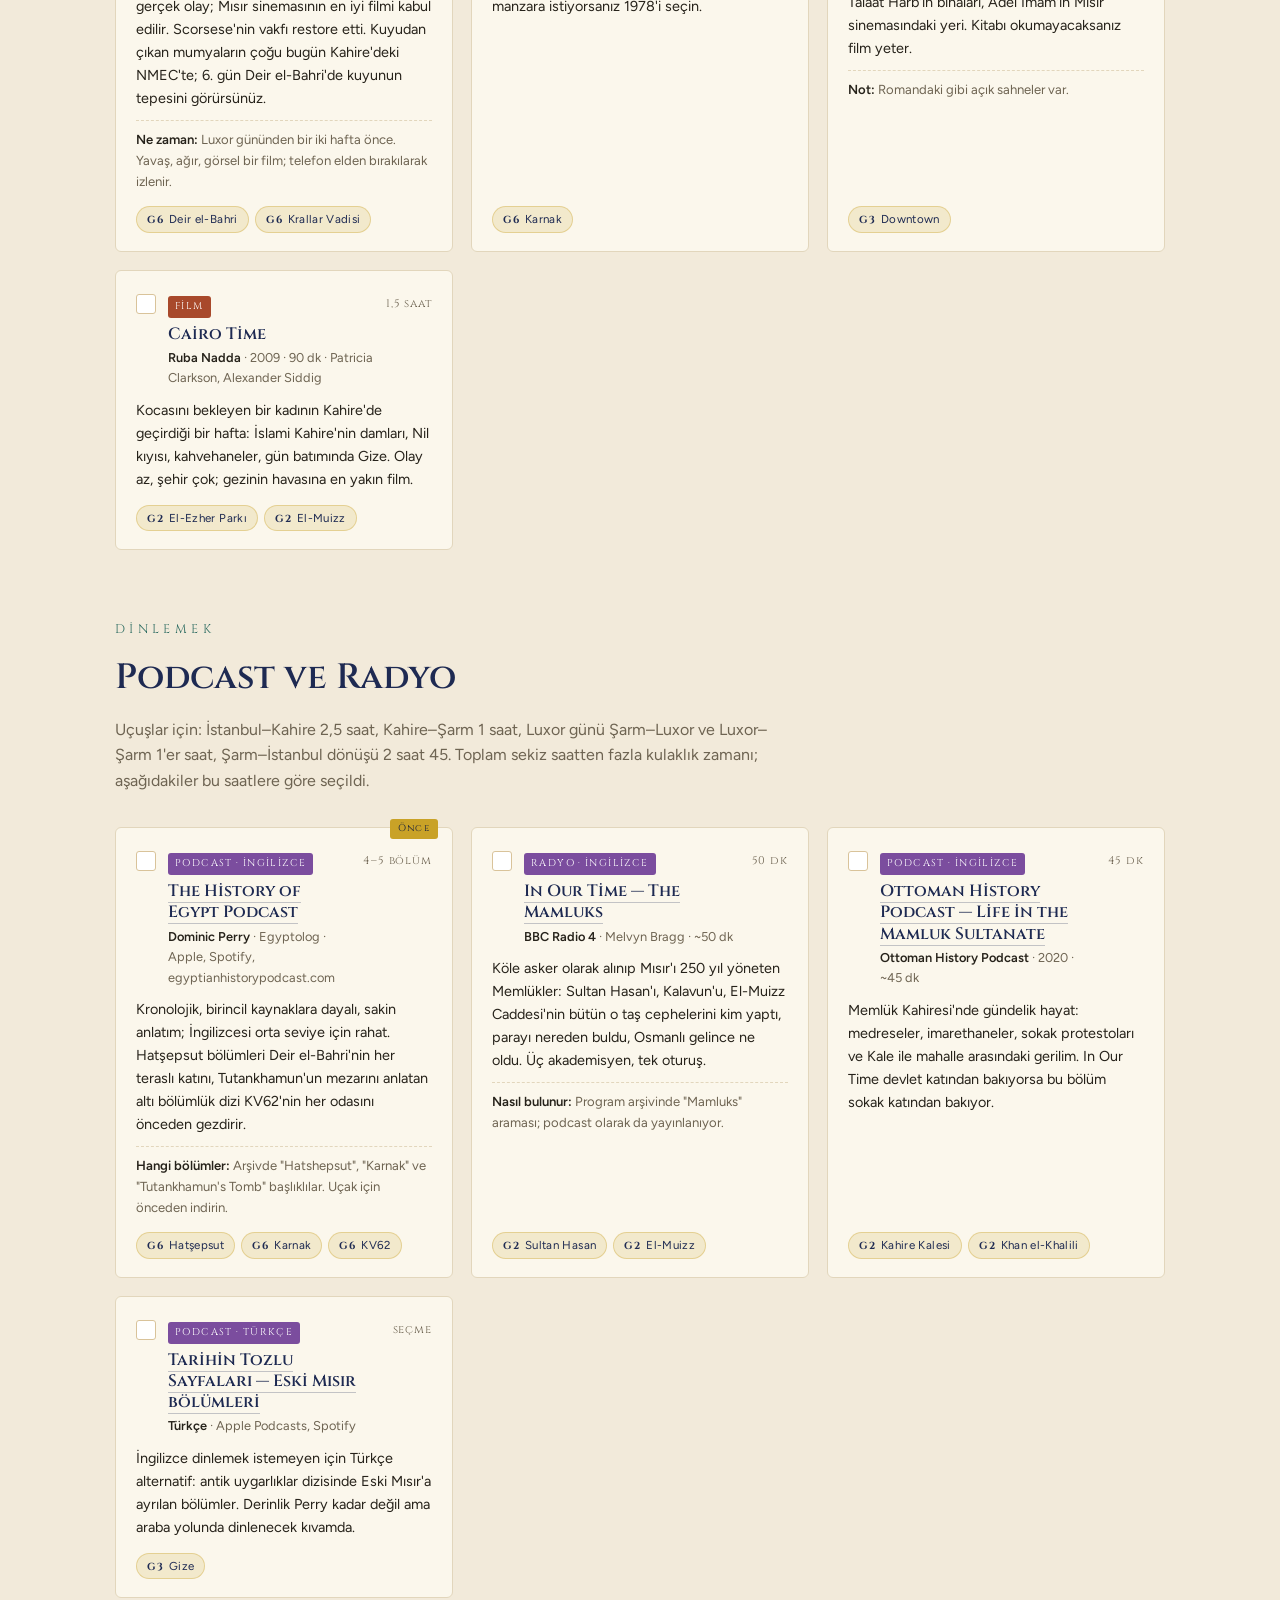
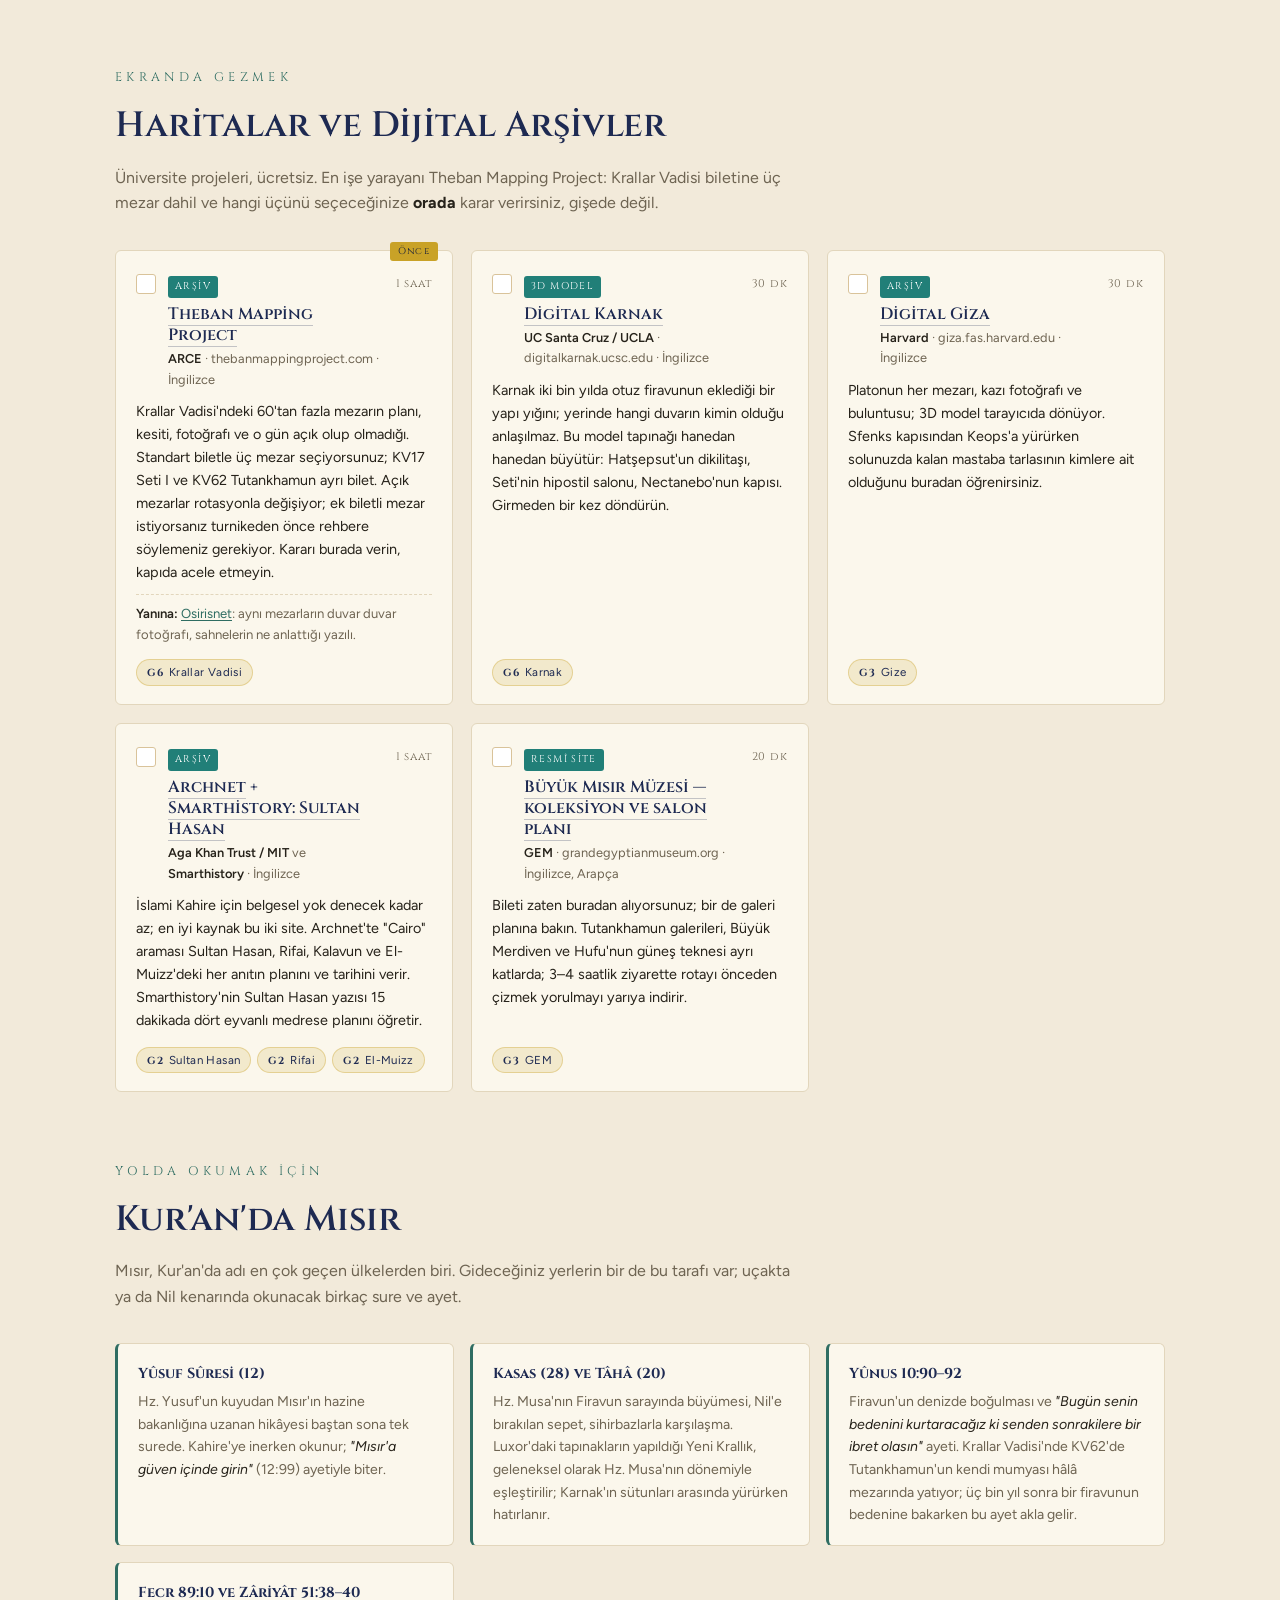
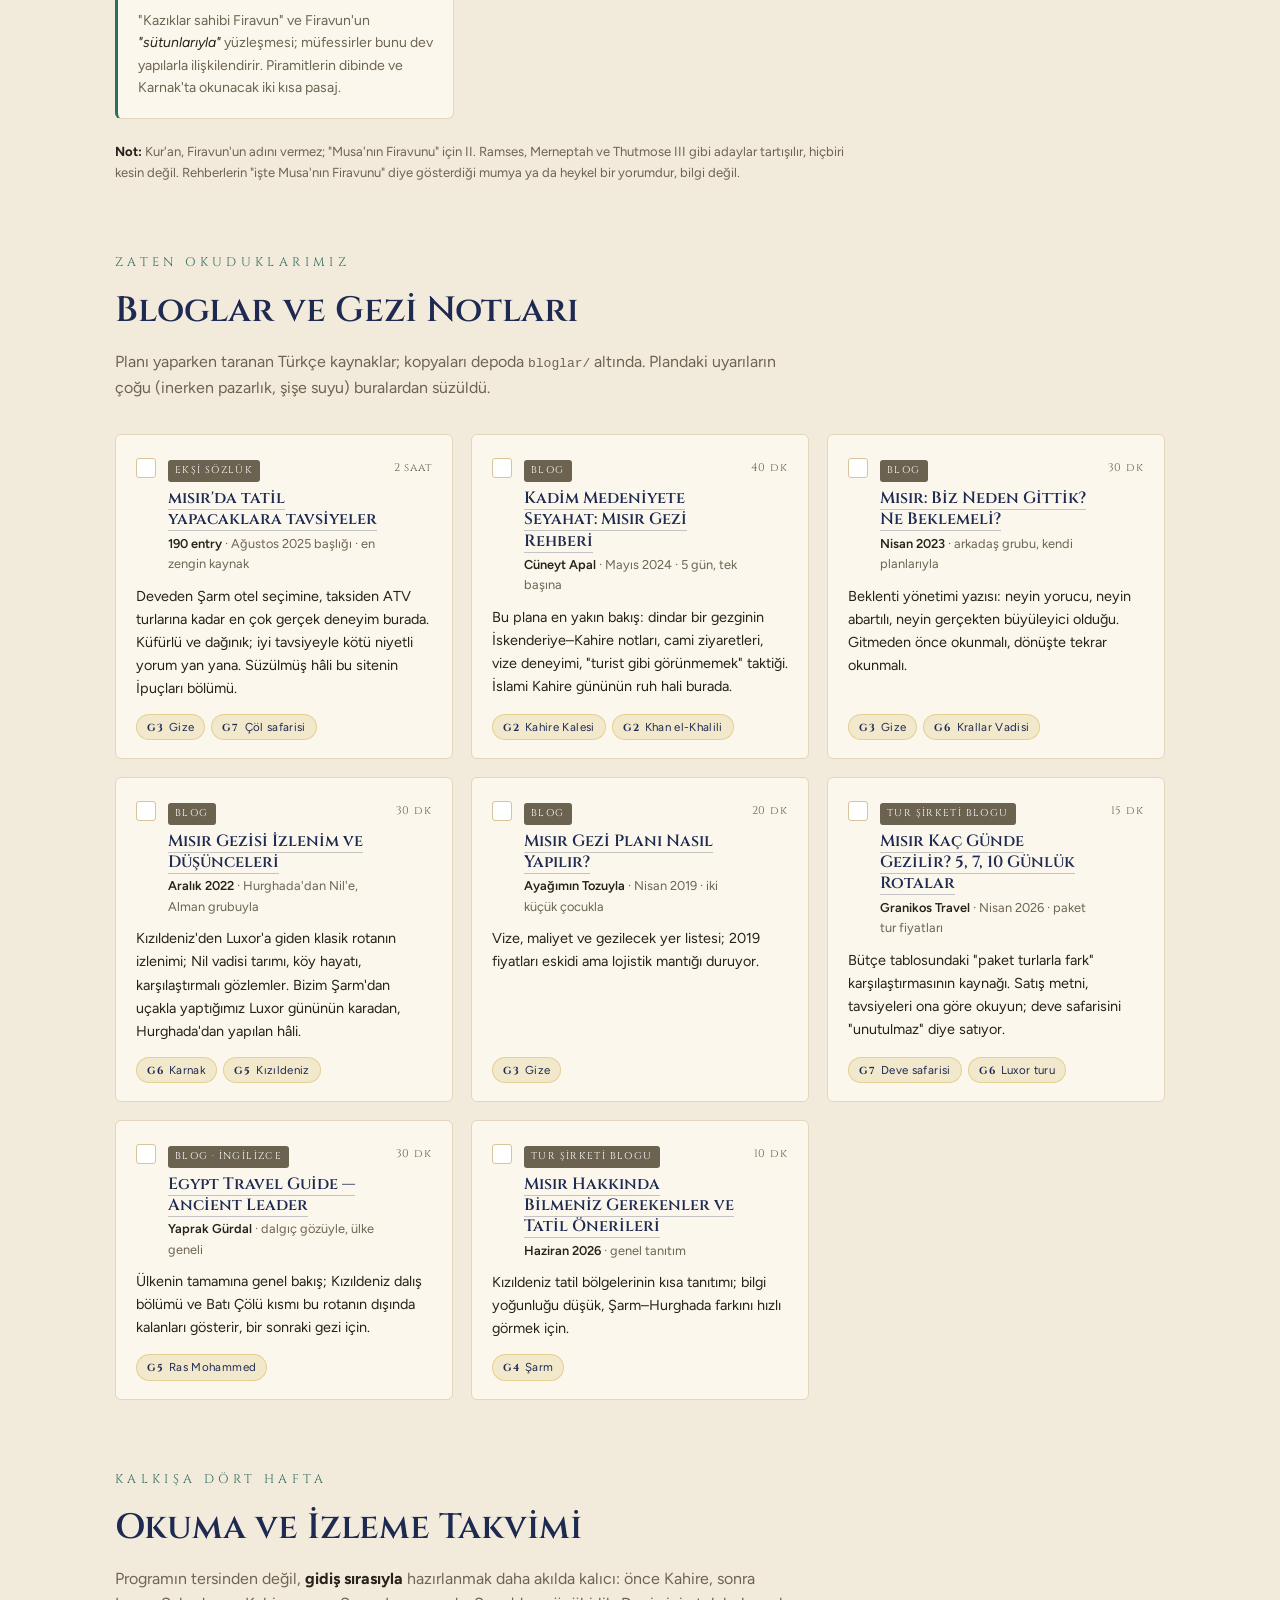
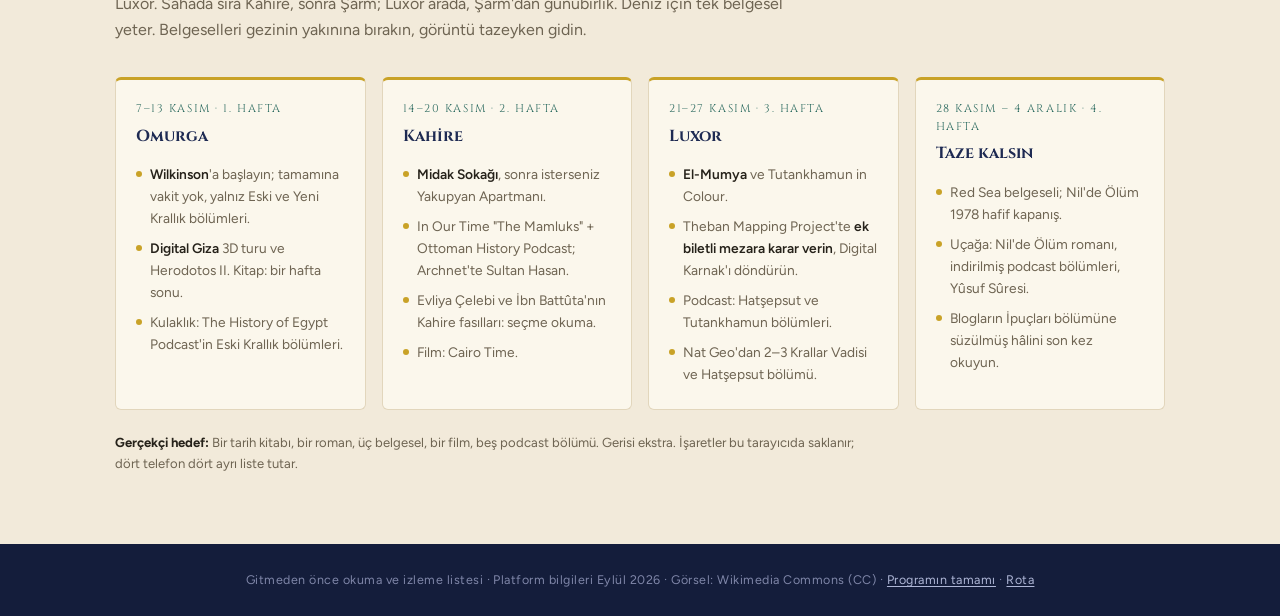
==== commit 99d1a372: "Safariyi 10 Aralık öğleden sonraya al (gün ışığında); dış cephesi olmayan otelleri çıkar, 5 alternat" ====
--- a/kaynaklar.html
+++ b/kaynaklar.html
@@ -215,10 +215,10 @@
       <button class="cip" type="button" data-gun="" aria-pressed="true">Hepsi</button>
       <button class="cip" type="button" data-gun="2" aria-pressed="false">G2 İslami Kahire</button>
       <button class="cip" type="button" data-gun="3" aria-pressed="false">G3 Gize · GEM</button>
-      <button class="cip" type="button" data-gun="4" aria-pressed="false">G4 Şarm · Çöl safarisi</button>
+      <button class="cip" type="button" data-gun="4" aria-pressed="false">G4 Şarm · İlk deniz</button>
       <button class="cip" type="button" data-gun="5" aria-pressed="false">G5 Ras Mohammed</button>
       <button class="cip" type="button" data-gun="6" aria-pressed="false">G6 Luxor günübirlik</button>
-      <button class="cip" type="button" data-gun="7" aria-pressed="false">G7 Serbest gün · Eski Şarm</button>
+      <button class="cip" type="button" data-gun="7" aria-pressed="false">G7 Çöl safarisi · Eski Şarm</button>
       <button class="cip" type="button" data-gun="8" aria-pressed="false">G8 Sharks Bay · Dönüş</button>
     </div>
   </div>
@@ -742,7 +742,7 @@
     </div>
     <div class="kartlar">
 
-      <article class="kart" data-id="blog-eksi" data-gun="2 3 4 5" data-turkce="1" data-ucretsiz="1">
+      <article class="kart" data-id="blog-eksi" data-gun="2 3 4 5 7" data-turkce="1" data-ucretsiz="1">
         <div class="kart-ust">
           <input type="checkbox" aria-label="Ekşi Sözlük tavsiyeleri — okundu">
           <div class="kart-baslik">
@@ -753,7 +753,7 @@
           <span class="sure">2 saat</span>
         </div>
         <p class="neden">Deveden Şarm otel seçimine, taksiden ATV turlarına kadar en çok gerçek deneyim burada. Küfürlü ve dağınık; iyi tavsiyeyle kötü niyetli yorum yan yana. Süzülmüş hâli bu sitenin İpuçları bölümü.</p>
-        <div class="duraklar"><a class="durak" href="rota.html#durak-keops"><b>G3</b>Gize</a><a class="durak" href="rota.html#durak-quad-safari"><b>G4</b>Çöl safarisi</a></div>
+        <div class="duraklar"><a class="durak" href="rota.html#durak-keops"><b>G3</b>Gize</a><a class="durak" href="rota.html#durak-quad-safari"><b>G7</b>Çöl safarisi</a></div>
       </article>
 
       <article class="kart" data-id="blog-apal" data-gun="2 3" data-turkce="1" data-ucretsiz="1">
@@ -812,7 +812,7 @@
         <div class="duraklar"><a class="durak" href="rota.html#durak-keops"><b>G3</b>Gize</a></div>
       </article>
 
-      <article class="kart" data-id="blog-rota" data-gun="4 6" data-turkce="1" data-ucretsiz="1">
+      <article class="kart" data-id="blog-rota" data-gun="6 7" data-turkce="1" data-ucretsiz="1">
         <div class="kart-ust">
           <input type="checkbox" aria-label="Granikos rota önerileri — okundu">
           <div class="kart-baslik">
@@ -823,7 +823,7 @@
           <span class="sure">15 dk</span>
         </div>
         <p class="neden">Bütçe tablosundaki "paket turlarla fark" karşılaştırmasının kaynağı. Satış metni, tavsiyeleri ona göre okuyun; deve safarisini "unutulmaz" diye satıyor.</p>
-        <div class="duraklar"><a class="durak" href="rota.html#durak-quad-safari"><b>G4</b>Deve safarisi</a><a class="durak" href="rota.html#durak-lxr-gidis"><b>G6</b>Luxor turu</a></div>
+        <div class="duraklar"><a class="durak" href="rota.html#durak-quad-safari"><b>G7</b>Deve safarisi</a><a class="durak" href="rota.html#durak-lxr-gidis"><b>G6</b>Luxor turu</a></div>
       </article>
 
       <article class="kart" data-id="blog-lider" data-gun="2 3 5" data-ucretsiz="1">
